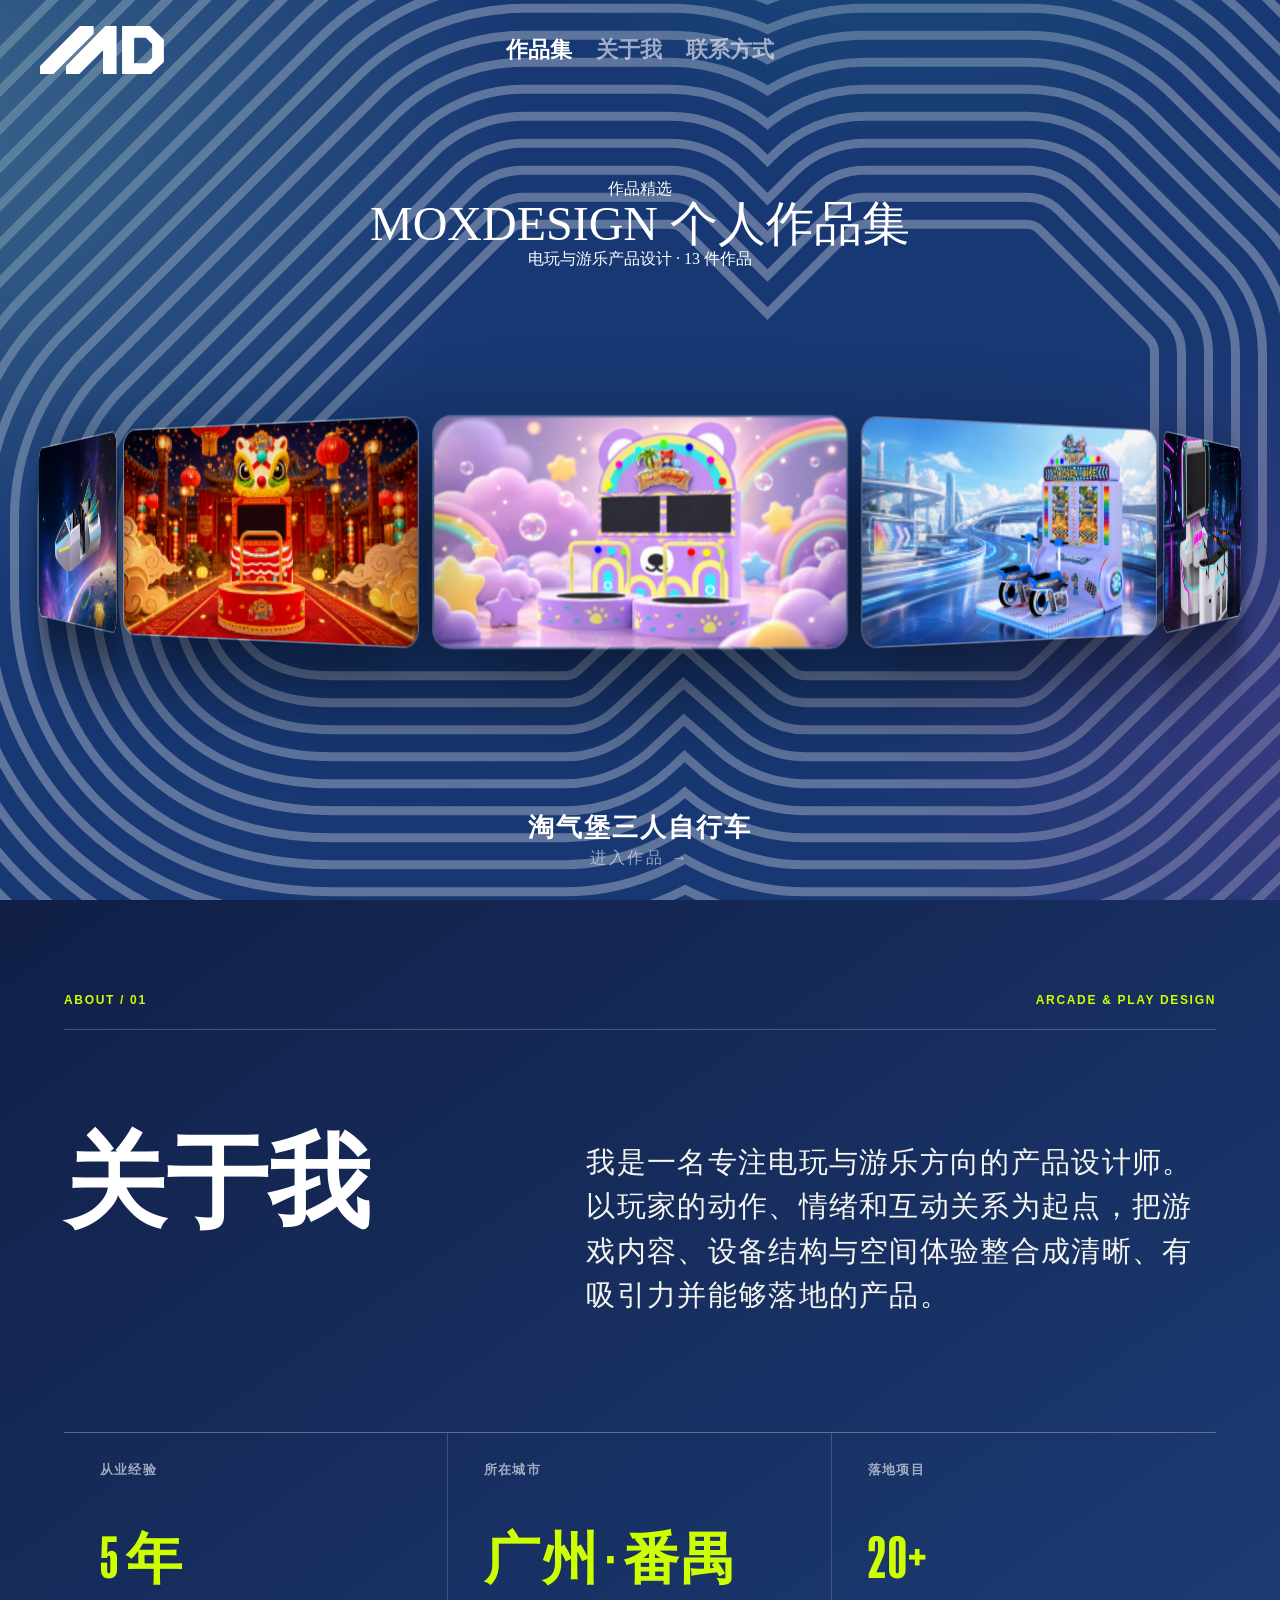
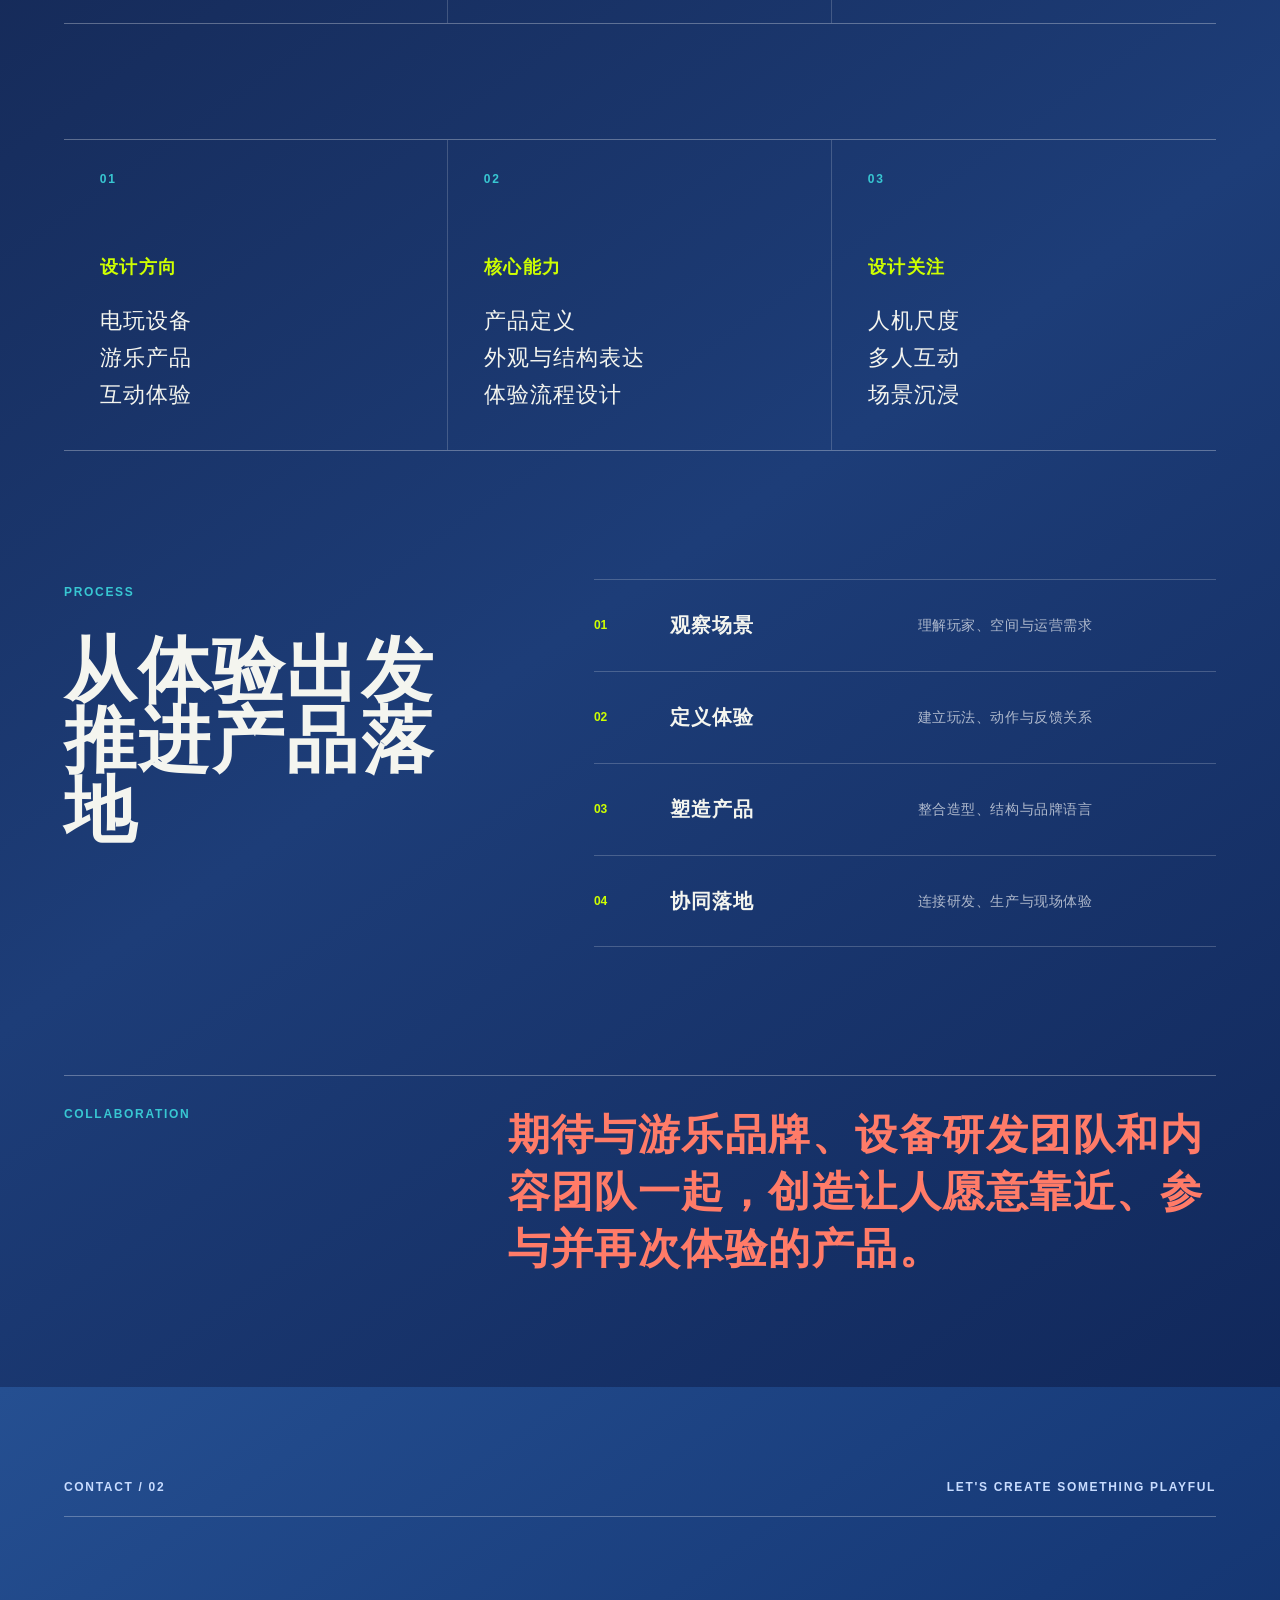
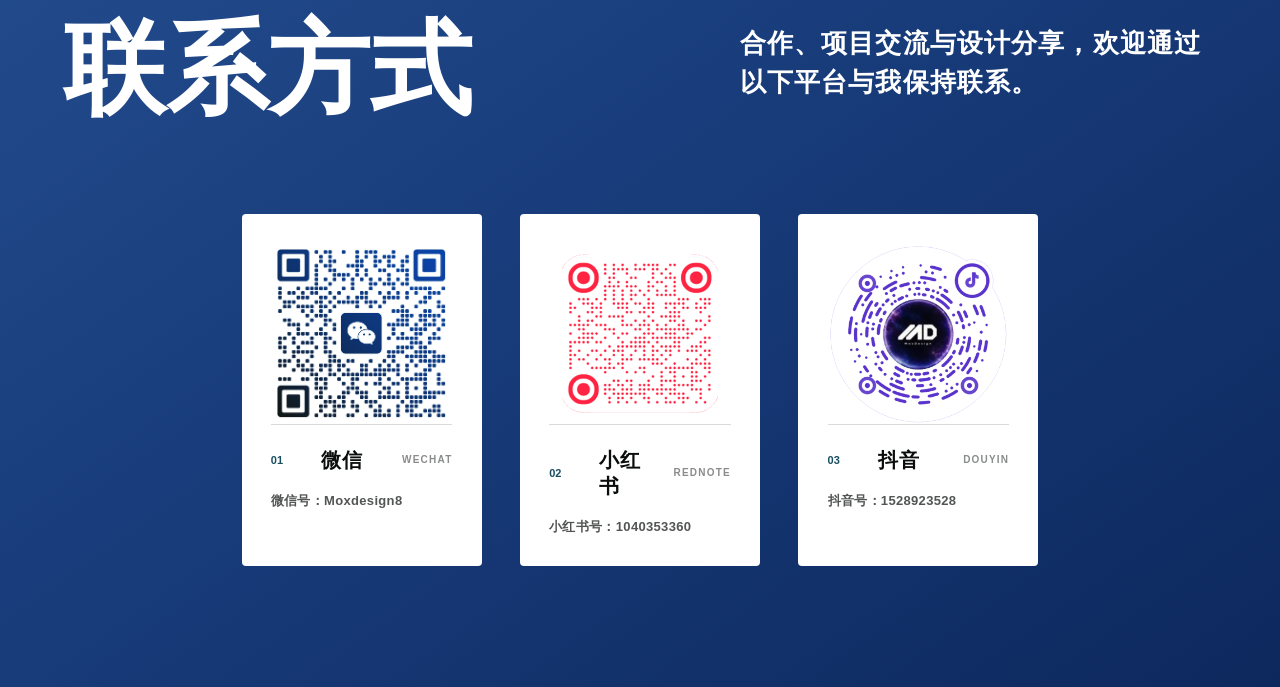
==== index.html @ 16305d92 "MOXDESIGN 作品集网站" ====
<!doctype html>
<html lang="zh-CN">
<head>
  <meta charset="utf-8">
  <meta name="viewport" content="width=device-width, initial-scale=1">
  <title>MOXDESIGN</title>
  <meta name="description" content="MOXDESIGN 个人作品集 · 电玩与游乐产品设计">
  <link rel="icon" type="image/svg+xml" href="/portfolio-favicon.svg">
<link rel="stylesheet" href="./_next/static/css/4db93ba46713b32e.css" data-precedence="next"/>
<link rel="stylesheet" href="./_next/static/css/9125044143d262a6.css" data-precedence="next"/>
<link rel="stylesheet" href="./_next/static/css/6457d96e42e4f2b3.css" data-precedence="next"/>
<link rel="stylesheet" href="./_next/static/css/0eae86ed3602519b.css" data-precedence="next"/>
<link rel="stylesheet" href="./_next/static/css/7588f6a66e364845.css" data-precedence="next"/>
<link rel="stylesheet" href="./_next/static/css/cd90bd70f72f82e6.css" data-precedence="next"/>
<link rel="stylesheet" href="./_next/static/css/4b866532153fc928.css" data-precedence="next"/>
<link rel="stylesheet" href="/portfolio-theme.css">
<link rel="stylesheet" href="/portfolio-carousel.css">
</head>
<body>
  <header class="Header">
    <a class="portfolio-header-brand" href="/" aria-label="MOXDESIGN 首页">
      <img src="/portfolio-wordmark.svg" alt="MOXDESIGN">
    </a>
  </header>
  <main id="main" class="relative">
    <div class="SectionHomepageHero relative min-h-svh text-white overflow-visible">
      <div class="portfolio-hero-inner">
        <h1 class="uppercase">作品精选</h1>
        <h2 class="overflow-hidden"><span>MOXDESIGN 个人作品集</span></h2>
        <p class="portfolio-title-caption">电玩与游乐产品设计 · 13 件作品</p>
              <div class="portfolio-ring-wrap">
              <div class="portfolio-orbit-wrap">
              <div class="orbit-stage">
        <div class="orbit-tilt">
          <div class="orbit-ring" tabindex="0" role="region" aria-label="3D 环形作品画廊，自动旋转，点击卡片进入作品页">
          <a class="orbit-card" href="/duotrampoline/" style="--i:0" aria-label="作品 01">
            <img src="/portfolio-cards/card-01.png" alt="作品 01" loading="lazy">
          </a>
          <a class="orbit-card" href="/duobike/" style="--i:1" aria-label="作品 02">
            <img src="/portfolio-cards/card-02.png" alt="作品 02" loading="lazy">
          </a>
          <a class="orbit-card" href="/gunhero/" style="--i:2" aria-label="作品 03">
            <img src="/portfolio-cards/card-03.png" alt="作品 03" loading="lazy">
          </a>
          <a class="orbit-card" href="/snowbear/" style="--i:3" aria-label="作品 04">
            <img src="/portfolio-cards/card-04.png" alt="作品 04" loading="lazy">
          </a>
          <a class="orbit-card" href="/ledtheater/" style="--i:4" aria-label="作品 05">
            <img src="/portfolio-cards/card-05.png" alt="作品 05" loading="lazy">
          </a>
          <a class="orbit-card" href="/bermuda/" style="--i:5" aria-label="作品 06">
            <img src="/portfolio-cards/card-06.png" alt="作品 06" loading="lazy">
          </a>
          <a class="orbit-card" href="/duoski/" style="--i:6" aria-label="作品 07">
            <img src="/portfolio-cards/card-07.png" alt="作品 07" loading="lazy">
          </a>
          <a class="orbit-card" href="/tricycle/" style="--i:7" aria-label="作品 08">
            <img src="/portfolio-cards/card-08.png" alt="作品 08" loading="lazy">
          </a>
          <a class="orbit-card" href="/foodmatch/" style="--i:8" aria-label="作品 09">
            <img src="/portfolio-cards/card-09.png" alt="作品 09" loading="lazy">
          </a>
          <a class="orbit-card" href="/bobbi/" style="--i:9" aria-label="作品 10">
            <img src="/portfolio-cards/card-10.png" alt="作品 10" loading="lazy">
          </a>
          <a class="orbit-card" href="/hopbear/" style="--i:10" aria-label="作品 11">
            <img src="/portfolio-cards/card-11.png" alt="作品 11" loading="lazy">
          </a>
          <a class="orbit-card" href="/spaceship/" style="--i:11" aria-label="作品 12">
            <img src="/portfolio-cards/card-12.png" alt="作品 12" loading="lazy">
          </a>
          <a class="orbit-card" href="/lionking/" style="--i:12" aria-label="作品 13">
            <img src="/portfolio-cards/card-13.png" alt="作品 13" loading="lazy">
          </a>
          </div>
        </div>
        <p class="portfolio-ring-caption" aria-live="polite"></p>
      </div></div>
      </div>
    </div>
  </main>
  <footer class="MainFooter relative text-white"></footer>
  <script src="/portfolio-nav.js"></script>
  <script src="/portfolio-carousel.js"></script>
</body>
</html>
---- _next/static/css/4db93ba46713b32e.css ----
@font-face{font-family:manuka;src:url(../media/b0bf9c622fc40eb6-s.p.otf) format("opentype");font-display:swap}@font-face{font-family:manuka Fallback;src:local("Arial");ascent-override:152.59%;descent-override:21.41%;line-gap-override:0.00%;size-adjust:58.39%}.__className_3a9134{font-family:manuka,manuka Fallback}.__variable_3a9134{--font-manuka:"manuka","manuka Fallback"}@font-face{font-family:dmSans;src:url(../media/63b81c16194dc4aa-s.p.ttf) format("truetype");font-display:swap;font-weight:400;font-style:normal}@font-face{font-family:dmSans;src:url(../media/6d4f8066f82cc4d4-s.p.ttf) format("truetype");font-display:swap;font-weight:700;font-style:italic}@font-face{font-family:dmSans;src:url(../media/b4dc66fac348b866-s.p.ttf) format("truetype");font-display:swap;font-weight:700;font-style:normal}@font-face{font-family:dmSans;src:url(../media/87b89ddbed5cf601-s.p.ttf) format("truetype");font-display:swap;font-weight:400;font-style:italic}@font-face{font-family:dmSans;src:url(../media/542ad9bb02f65135-s.p.ttf) format("truetype");font-display:swap;font-weight:500;font-style:normal}@font-face{font-family:dmSans;src:url(../media/9e84e6bd34cdca97-s.p.ttf) format("truetype");font-display:swap;font-weight:500;font-style:italic}@font-face{font-family:dmSans Fallback;src:local("Arial");ascent-override:94.72%;descent-override:29.60%;line-gap-override:0.00%;size-adjust:104.73%}.__className_5f9d34{font-family:dmSans,dmSans Fallback}.__variable_5f9d34{--font-dm-sans:"dmSans","dmSans Fallback"}@font-face{font-family:DM Mono;font-style:normal;font-weight:400;font-display:swap;src:url(/_next/static/media/64418ffc17e50301-s.woff2) format("woff2");unicode-range:u+0100-02ba,u+02bd-02c5,u+02c7-02cc,u+02ce-02d7,u+02dd-02ff,u+0304,u+0308,u+0329,u+1d00-1dbf,u+1e00-1e9f,u+1ef2-1eff,u+2020,u+20a0-20ab,u+20ad-20c0,u+2113,u+2c60-2c7f,u+a720-a7ff}@font-face{font-family:DM Mono;font-style:normal;font-weight:400;font-display:swap;src:url(../media/0e96d314a90a6138-s.woff2) format("woff2");unicode-range:u+00??,u+0131,u+0152-0153,u+02bb-02bc,u+02c6,u+02da,u+02dc,u+0304,u+0308,u+0329,u+2000-206f,u+20ac,u+2122,u+2191,u+2193,u+2212,u+2215,u+feff,u+fffd}@font-face{font-family:DM Mono Fallback;src:local("Arial");ascent-override:73.71%;descent-override:23.03%;line-gap-override:0.00%;size-adjust:134.59%}.__className_cd75b1{font-family:DM Mono,DM Mono Fallback;font-weight:400;font-style:normal}.__variable_cd75b1{--font-dm-mono:"DM Mono","DM Mono Fallback"}.intro_Logo__Uzl_i{max-width:calc(1440 / 1440 * 100vw);backface-visibility:hidden}.intro_Ape__vwdTF{max-width:calc(1440 / 1440 * 100vw)}.intro_Ape__vwdTF,.intro_Pattern__x3MNj{position:absolute;top:50%;left:50%;--tw-translate-x:-50%;--tw-translate-y:-50%;transform:translate(var(--tw-translate-x),var(--tw-translate-y)) rotate(var(--tw-rotate)) skewX(var(--tw-skew-x)) skewY(var(--tw-skew-y)) scaleX(var(--tw-scale-x)) scaleY(var(--tw-scale-y));backface-visibility:hidden}.intro_Pattern__x3MNj{width:calc(3374 / 1440 * 100vw);height:auto;aspect-ratio:3374/2582;background-size:cover;background-position:50%;background-repeat:no-repeat}
---- _next/static/css/9125044143d262a6.css ----
.SimpleSliderCard_root__b9A_E .SimpleSliderCard_preview__ih49N{position:relative;width:100%;height:0;padding-top:calc(100% / 160 * 118);aspect-ratio:160/118}@media (min-width:768px){.SimpleSliderCard_root__b9A_E .SimpleSliderCard_preview__ih49N{padding-top:calc(100% / 326 * 180);aspect-ratio:326/180}}.SimpleSliderCard_root__b9A_E .SimpleSliderCard_category__QAKht{position:absolute;bottom:.75rem;left:.75rem}@media (min-width:768px){.SimpleSliderCard_root__b9A_E .SimpleSliderCard_category__QAKht{bottom:1rem;left:1rem}}.SimpleSliderCard_root--grid__VmWNc{height:0;padding-top:calc(100% / 160 * 200);aspect-ratio:160/200}@media (min-width:768px){.SimpleSliderCard_root--grid__VmWNc{padding-top:calc(100% / 268 * 273);aspect-ratio:268/273}}.SimpleSliderCard_root--grid__VmWNc .SimpleSliderCard_category__QAKht{top:.75rem;bottom:auto}@media (min-width:768px){.SimpleSliderCard_root--grid__VmWNc .SimpleSliderCard_category__QAKht{top:1rem}}.SimpleSliderCard_root--grid__VmWNc .SimpleSliderCard_preview__ih49N{position:absolute;inset:0;width:100%;height:100%;padding-top:0;aspect-ratio:inherit}.SimpleSliderCard_root--grid__VmWNc .SimpleSliderCard_preview__ih49N:after{content:"";position:absolute;inset:0;background-image:linear-gradient(to top,var(--tw-gradient-stops));--tw-gradient-from:#000 var(--tw-gradient-from-position);--tw-gradient-to:rgb(0 0 0/0) var(--tw-gradient-to-position);--tw-gradient-stops:var(--tw-gradient-from),var(--tw-gradient-to);--tw-gradient-to:transparent var(--tw-gradient-to-position)}.SimpleSliderCard_root--grid__VmWNc .SimpleSliderCard_content__O9mQf{position:absolute;inset:0;padding:.75rem;--tw-text-opacity:1;color:rgb(255 255 255/var(--tw-text-opacity,1))}@media (min-width:768px){.SimpleSliderCard_root--grid__VmWNc .SimpleSliderCard_content__O9mQf{padding:1rem}}.SimpleSliderCard_root--grid__VmWNc .SimpleSliderCard_content__O9mQf .SimpleSliderCard_name__GlLwX{width:75%}.SimpleSliderCard_root--apps___VTjQ{flex-direction:row;gap:14px}@media (min-width:768px){.SimpleSliderCard_root--apps___VTjQ{flex-direction:column;gap:24px}}.SimpleSliderCard_root--apps___VTjQ .SimpleSliderCard_preview__ih49N{width:72px;height:72px;padding-top:0;aspect-ratio:72/72;flex-shrink:0}@media (min-width:768px){.SimpleSliderCard_root--apps___VTjQ .SimpleSliderCard_preview__ih49N{padding-top:calc(100% / 326 * 180);width:100%;aspect-ratio:326/180}}.SimpleSliderCard_root--apps___VTjQ .SimpleSliderCard_category__QAKht{display:none}@media (min-width:768px){.SimpleSliderCard_root--apps___VTjQ .SimpleSliderCard_category__QAKht{display:block}}.SimpleSliderCard_root--apps___VTjQ .SimpleSliderCard_content__O9mQf{justify-content:center}@media (min-width:768px){.SimpleSliderCard_root--apps___VTjQ .SimpleSliderCard_content__O9mQf{justify-content:end}}.SimpleSliderCard_root--apps___VTjQ .SimpleSliderCard_content__O9mQf>div{gap:2px}@media (min-width:768px){.SimpleSliderCard_root--apps___VTjQ .SimpleSliderCard_content__O9mQf>div{gap:8px}}.SimpleSliderCard_root--apps___VTjQ .SimpleSliderCard_name__GlLwX{font-size:2rem}@media (min-width:1024px){.SimpleSliderCard_root--apps___VTjQ .SimpleSliderCard_name__GlLwX{font-size:3rem}}.UIBtn_root__IBjLe{--_border-color:transparent;--_color:currentColor;--_hover-color:#fff;display:inline-block;border-radius:1rem;vertical-align:middle;color:var(--_color);&.UIBtn_is-disabled__GKoR_,&:disabled{opacity:.5;cursor:var(--cursor-not-allowed,var(--cursor)),not-allowed}&:hover{color:var(--_hover-color)}}.UIBtn_inner__DPQE1{pointer-events:none;position:relative;width:100%;overflow:hidden;padding:.9375rem 1.5rem;display:inline-flex;align-items:center;justify-content:center;gap:.375rem;text-align:center;vertical-align:middle}.UIBtn_icon__NCiNa{font-size:var(--btn-icon-size,var(--_icon-size,1em));.UIBtn_big__nPTQF &{order:9999}}.UIBtn_primary__GxH58{color:#000}.UIBtn_secondary__zZ5nf{color:#fff}.UIBtn_big__nPTQF{--_icon-size:1.333em;&.UIBtn_has-icon__7M_2E{line-height:0}}.UIBtn_small__MB2Qd{--_icon-size:0.8em}.UIIcon_root__FDepX{width:1em;height:1em}.UIIcon_fire__YiufV,.UIIcon_rocket__ViOMh{width:auto;height:calc(25 / 32 * 1em)}.UIAccordion_root__R1QQL{&:after{content:"";display:block;height:1px;width:100%;background-color:currentColor;opacity:.2}}.UILink_root__mfrJ_{display:inline-block}.UILink_inner__ubTi9{position:relative;display:inline-block;overflow:hidden;&:after{content:"";position:absolute;top:100%;left:0;margin-top:-1px;height:1px;width:100%;background-color:currentColor;transform:scaleX(0);transform-origin:right;transition:transform .3s}&:hover{&:after{transform:scaleX(1);transform-origin:left}}}.UILink_secondary__z8bqX{.UILink_inner__ubTi9{&:after{content:"";position:absolute;top:100%;left:0;margin-top:-1px;height:1px;width:100%;background-color:currentColor;transform:scaleX(1);transform-origin:right;transition:transform .3s}&:hover{&:after{transform:scaleX(0);transform-origin:left}}}}.UILink_innerLabel__CRJof{display:block}.header_root__ausbC{transition:transform .3s ease-in-out;&:before{content:"";pointer-events:none;position:absolute;inset:0;width:100%;height:100%;--tw-bg-opacity:1;background-color:rgb(0 0 0/var(--tw-bg-opacity,1));transition:transform .3s ease-in-out;transform:translateY(-100%)}&.header_scrollUp__BHEj_{transform:translateY(-100%);&:before{transform:translateY(0)}&.header_scrollUpShow__eC0gk{transform:none}}}.header_background__nr6uZ{pointer-events:none;position:absolute;left:0;right:0;top:0;height:11.25rem;background-image:linear-gradient(to bottom,var(--tw-gradient-stops));--tw-gradient-from:#000 var(--tw-gradient-from-position);--tw-gradient-stops:var(--tw-gradient-from),var(--tw-gradient-to);--tw-gradient-to:rgb(0 0 0/0) var(--tw-gradient-to-position);transition:opacity .3s ease-in-out;opacity:1;.header_scrollUp__BHEj_ &{opacity:0}}.ui-provider_root__Jw11o{--_border-color:transparent;--_color:currentColor;--_hover-color:#fff;display:inline-block;border-radius:1rem;vertical-align:middle;color:var(--_color);&.ui-provider_is-disabled__iD2f7,&:disabled{opacity:.5;cursor:var(--cursor-not-allowed,var(--cursor)),not-allowed}&.ui-provider_is-hoverable__igvFP{&:hover{color:var(--_hover-color)}}&.ui-provider_is-glowing__Kgj8i{&:before{content:"";position:absolute;inset:0;width:100%;height:100%;background:linear-gradient(275.39deg,#a281ff 10.05%,#eb8280 29.07%,#ebbf9a 57.43%,#89d0ff 77.59%);filter:blur(25px);border-radius:16px}}}.ui-provider_children__8u6b1{pointer-events:auto;position:relative;width:100%;overflow:hidden}.features_Card__W6CZT{overflow:hidden;padding:calc(24 / 16 * 1em) calc(20 / 16 * 1em);gap:calc(24 / 16 * 1em);border-radius:calc(8 / 16 * 1em);aspect-ratio:350/432}.features_Content__5l8GX{gap:calc(18 / 16 * 1em)}.features_Title__vxC8n{font-family:var(--font-manuka);font-weight:400;text-transform:uppercase;line-height:.785;font-size:calc(40 / 16 * 1em);@media (min-width:768px){font-size:calc(56 / 16 * 1em)}}.features_Description__0iWXy{padding-right:calc(40 / 16 * 1em);font-family:var(--font-dm-mono);text-transform:uppercase;line-height:1.3;letter-spacing:-.02em;opacity:.5;font-size:calc(14 / 16 * 1em)}.features_Figure__X_Ue_{position:absolute;bottom:0;left:0;right:0;pointer-events:none}.SimpleSlider_track__4r_YU{display:flex;flex-direction:row;flex-wrap:nowrap;align-items:stretch;gap:.5rem}@media (min-width:768px){.SimpleSlider_track__4r_YU{gap:1.5rem}}.discover-apps_categoryLabel__f1AE8{font-family:var(--font-manuka);font-size:3.5rem;text-transform:uppercase;line-height:.785;@media (min-width:768px){font-size:120px}@media (min-width:1024px){font-size:120px;font-size:clamp(120px,calc(120 / 900 * 100vh),200px)}}.discover-apps_thumb__NmNb_{width:.785em;height:.785em}.discover-apps_background__HSKv_{position:absolute;inset:0;width:100%;height:100%;&:after,&:before{content:"";position:absolute;width:calc(2530 / 1440 * 100vw);height:96px;left:calc(50% - (2530 / 1440 * 100vw) * .5);border-radius:50%;filter:blur(8px)}&:before{top:-48px;background:linear-gradient(180deg,rgba(226,240,255,1) 25%,rgba(226,240,255,1))}&:after{bottom:-48px;background:linear-gradient(0deg,rgba(226,240,255,1) 25%,rgba(226,240,255,1))}}.discover-apps_backgroundBottom__4C7KI,.discover-apps_backgroundTop__xdmas{position:absolute;width:calc(2530 / 1440 * 100%);height:96px;left:50%;transform:translateX(-50%);border-radius:50%;&:before{content:"";position:absolute;inset:0;width:100%;height:100%;filter:blur(12.5px)}}.discover-apps_backgroundTop__xdmas{top:-48px;background:linear-gradient(180deg,rgba(226,240,255,0) 25%,rgba(226,240,255,1));&:before{background:linear-gradient(180deg,rgba(226,240,255,1) 25%,rgba(226,240,255,1))}}.discover-apps_backgroundBottom__4C7KI{bottom:-48px;background:linear-gradient(0deg,rgba(226,240,255,0) 25%,rgba(226,240,255,1));&:before{background:linear-gradient(0deg,rgba(226,240,255,1) 25%,rgba(226,240,255,1))}}.discover-apps_group__lWuTT{&:nth-child(2n){.discover-apps_duplicatedGroup__agvX_{animation-direction:reverse}}}.discover-apps_duplicatedGroup__agvX_{will-change:transform;.discover-apps_is-visible__KhNQS &{@media (min-width:1024px){animation:discover-apps_marquee__JQmXO 10s linear infinite running}}}@keyframes discover-apps_marquee__JQmXO{0%{transform:translateX(0)}to{transform:translateX(-100%)}}.homepage-hero_placeholder__ebQ4Y{width:auto;height:calc(75 / 630 * 100vh);@media (min-width:768px){height:calc(240 / 900 * 100vh)}}.homepage-hero_FluidTitle__yb2qi{position:absolute;height:calc(480 / 240 * 100%);width:calc(880 / 976 * 100%);top:50%;left:50%;transform:translate(-50%,-50%)}.UIBtnIcon_root__adPQp{--_border-color:transparent;--_color:currentColor;--_hover-color:#fff;display:inline-block;border-radius:1rem;vertical-align:middle;color:var(--_color);&.UIBtnIcon_is-disabled__8Sa1L,&:disabled{opacity:.5;cursor:var(--cursor-not-allowed,var(--cursor)),not-allowed}&:hover{color:var(--_hover-color)}}.UIBtnIcon_inner__xY0wg{pointer-events:none;position:relative;aspect-ratio:1/1;width:4rem;overflow:hidden;display:inline-flex;align-items:center;justify-content:center;gap:.375rem;text-align:center;vertical-align:middle}.UIBtnIcon_primary__V_cjy,.UIBtnIcon_secondary__qHaIC{color:#fff}.BackgroundCard_root__HmYr7{width:calc(3 * var(--container-column-width) + (3 - 1) * var(--container-gutter-width));border-radius:9999px;aspect-ratio:3/4}.Background_root__gicac{--grid-item-ratio:1.5;--grid-width:150%;--grid-height:auto;--grid-gap:calc(3 * var(--container-column-width) + (3 - 1) * var(--container-gutter-width));--grid-columns:2;--grid-inner-scale:1;--perspective:1000px;@media (min-width:768px){--grid-width:75%;--grid-height:100svh}}.Background_grid__B6Ncz{display:grid;place-items:center;width:100%;perspective:var(--perspective)}.Background_grid-wrap__MIDDp{height:var(--grid-height);width:var(--grid-width);display:grid;grid-template-columns:repeat(var(--grid-columns),1fr);gap:calc(var(--grid-gap) * .75) var(--grid-gap);transform-style:preserve-3d}@media (min-width:768px){.Background_grid-wrap__MIDDp{gap:calc(var(--grid-gap) * .75) var(--grid-gap)}}.Background_grid__item__ltaIx{width:100%;height:auto;position:relative;border-radius:3.75%;display:grid;place-items:center}.Background_grid__item-inner__5m4AD{position:relative;width:calc(1 / var(--grid-inner-scale) * 100%);height:calc(1 / var(--grid-inner-scale) * 100%);background-size:cover;background-position:50% 50%}.UITag_children__XlCyy{padding:.9375rem 1.625rem}.leaderboard-card_root__k9LYt{display:flex;flex-direction:column}.leaderboard-card_inner__iX6jh{padding:calc(24 / 16 * 1em) calc(20 / 16 * 1em);gap:calc(24 / 16 * 1em);border-radius:calc(8 / 16 * 1em);aspect-ratio:350/432;.leaderboard-card_Title__C7IVf{padding-right:calc(28 / 16 * 1em);font-family:var(--font-manuka);text-transform:uppercase;line-height:.785;font-size:calc(56 / 16 * 1em)}.leaderboard-card_List__f0_9k{display:flex;flex-direction:column;gap:calc(12 / 16 * 1em)}}.leaderboard-card_Item__T_nWa{&:not(:last-child){.leaderboard-card_ItemInner__Yt92_{&:after{content:"";display:block;width:100%;border-bottom-width:1px;border-color:currentColor;--tw-border-opacity:0.2;opacity:var(--tw-border-opacity)}}}}.leaderboard-card_Profile__9CXAC{height:calc(32 / 16 * 1em)}.leaderboard-card_Position__sYxF0{position:relative;font-family:var(--font-manuka);text-transform:uppercase;line-height:.785;width:calc(24 / 16 * 1em);height:calc(24 / 16 * 1em);font-size:calc(24 / 16 * 1em)}.leaderboard-card_FigPosition__FBrKa{position:absolute;inset:0;height:100%;width:100%;object-fit:cover}.leaderboard-card_Avatar__eZL4m{overflow:hidden;border-radius:9999px;--tw-bg-opacity:1;background-color:rgb(0 84 250/var(--tw-bg-opacity,1));width:calc(32 / 16 * 1em);height:calc(32 / 16 * 1em)}.leaderboard-card_Score__0T1Mo{font-family:var(--font-manuka);text-transform:uppercase;font-size:calc(24 / 16 * 1em);min-width:calc(32 / 16 * 1em);height:calc(24 / 16 * 1em)}.leaderboard-card_Name__hXXLu{font-size:calc(14 / 16 * 1em)}.leaderboard-card_Wallet__3ubfb{font-size:calc(11 / 16 * 1em)}.intro_Background__rAXhz{background-image:url(/spotlight-intro-bg.png);background-size:cover;background-position:50%;background-repeat:no-repeat;--tw-bg-opacity:1;background-color:rgb(226 240 255/var(--tw-bg-opacity,1));&:before{content:"";position:absolute;inset:0;width:100%;height:100%;background-color:rgb(0 0 0/.3)}.intro_Background__Fade__jwk2A{width:100%;height:calc(515 / 1034 * 100%);background-image:url(/spotlight-intro-fade.png);background-size:100% 100%;background-position:50%;background-repeat:no-repeat}}.intro_card__9xGKQ{&.intro_cardSingle__rJIWa{position:relative;top:calc(40 / 16 * -1em);margin-bottom:calc(40 / 16 * -1em);left:0;transform:rotate(3deg);@media (min-width:1024px){left:0}}&.intro_cardDouble1__Pz4kT{position:relative;top:calc(104 / 16 * -1em);margin-bottom:calc(104 / 16 * -1em);left:-9%;transform:rotate(-3deg);@media (min-width:1024px){left:-25%}}&.intro_cardDouble2__RcznW{position:relative;top:calc(200 / 16 * -1em);margin-bottom:calc(200 / 16 * -1em);left:34%;transform:rotate(3deg);@media (min-width:1024px){left:30%}}}@media (min-width:1024px){.intro_tag--1__2Uhms{top:14%;right:118%}.intro_tag--2__CyCHZ{top:0;left:98%}.intro_tag--3__tcs7H{top:66%;right:96%}.intro_tag--4__2g0QS{top:42%;left:110%}.intro_tag__TkHSq{position:absolute}}.screen_background__Nmdec{background-image:url(/spotlight-season-bg.png);background-size:cover;background-position:50%;background-repeat:no-repeat}.read-more_background__VBGgs{position:absolute;inset:0;width:100%;height:100%;&:before{left:0;right:0;top:0;height:12rem;background-image:linear-gradient(to bottom,var(--tw-gradient-stops));--tw-gradient-from:#E2F0FF var(--tw-gradient-from-position);--tw-gradient-to:rgb(226 240 255/0) var(--tw-gradient-to-position);--tw-gradient-stops:var(--tw-gradient-from),var(--tw-gradient-to);--tw-gradient-to:transparent var(--tw-gradient-to-position);content:""}&:after,&:before{position:absolute}&:after{left:0;right:0;bottom:0;height:6rem;background-image:linear-gradient(to top,var(--tw-gradient-stops));--tw-gradient-from:#E2F0FF var(--tw-gradient-from-position);--tw-gradient-to:rgb(226 240 255/0) var(--tw-gradient-to-position);--tw-gradient-stops:var(--tw-gradient-from),var(--tw-gradient-to);--tw-gradient-to:transparent var(--tw-gradient-to-position);content:""}}.read-more_Item__oUwZE{min-height:calc(356 / 560 * (5 * var(--container-column-width) + (5 - 1) * var(--container-gutter-width)));.read-more_Item__Inner__sdboo{background-size:cover;background-position:50%;background-repeat:no-repeat;&.read-more_hasBackground__Pg65t{&:before{position:absolute;inset:0;background-color:rgb(0 0 0/.5);content:""}}}}.timeline_root__7up5L{@media (min-width:1024px){margin-bottom:calc(96 / 900 * 100vh)}}.timeline_Title__jQsZO{text-align:center;font-family:var(--font-manuka);font-size:9rem;text-transform:uppercase;line-height:.785;--tw-text-opacity:1;color:rgb(0 84 250/var(--tw-text-opacity,1));opacity:.2;@media (min-width:1024px){font-size:calc(526 / 900 * 100vh)}}.timeline_Grid__8jz8u{display:inline-flex;gap:24px;@media (min-width:1024px){--cell-size:clamp(50px,calc(100vh / 21),5vh);display:grid;grid-template-columns:repeat(auto-fill,var(--cell-size));grid-template-rows:repeat(auto-fill,var(--cell-size));grid-auto-columns:var(--cell-size);grid-auto-rows:var(--cell-size);gap:0}}.timeline_Grid__Item__OXTrQ{position:relative;display:inline-flex;align-items:stretch;&:nth-child(2n){top:2.5rem;margin-bottom:-2.5rem;align-self:flex-end}@media (min-width:1024px){&:nth-child(2n){top:auto;margin-bottom:0}}}.timeline_Grid__Item--1__DUM6T{grid-row-start:7;grid-row-end:12;grid-column-start:1;grid-column-end:9}.timeline_Grid__Item--2__CG13d{grid-row-start:5;grid-row-end:10;grid-column-start:10;grid-column-end:18}.timeline_Grid__Item--3__WDSWp{grid-row-start:12;grid-row-end:17;grid-column-start:11;grid-column-end:19}.timeline_Grid__Item--4__NM1UN{grid-row-start:16;grid-row-end:21;grid-column-start:21;grid-column-end:29}.timeline_Grid__Item--5__6SdED{grid-row-start:9;grid-row-end:14;grid-column-start:20;grid-column-end:28}.timeline_Key__lML8A{aspect-ratio:1;width:210px;height:210px;@media (min-width:1024px){width:250px;height:250px}}.timeline_Tweet__U56zh{width:400px;.timeline_Avatar__bcrOb{width:2rem;height:2rem;overflow:hidden;border-radius:9999px;--tw-bg-opacity:1;background-color:rgb(0 84 250/var(--tw-bg-opacity,1))}}.widget-btn_root__6UPJB{display:flex;align-items:center;gap:.875rem;text-align:center}.widget-btn_background__cZWLw{stroke:none;fill:#E2F0FF}.widget_root__51DiL{display:inline-block;border-radius:1rem;vertical-align:middle;&:before{content:"";pointer-events:none;position:absolute;inset:0;width:100%;height:100%;background:linear-gradient(275.39deg,#a281ff 10.05%,#eb8280 29.07%,#ebbf9a 57.43%,#89d0ff 77.59%);filter:blur(25px);border-radius:16px}--tw-translate-y:100%;transform:translate(var(--tw-translate-x),var(--tw-translate-y)) rotate(var(--tw-rotate)) skewX(var(--tw-skew-x)) skewY(var(--tw-skew-y)) scaleX(var(--tw-scale-x)) scaleY(var(--tw-scale-y));opacity:0;transition-property:all;transition-timing-function:ease;transition-duration:1s;transition-timing-function:cubic-bezier(.14,1,.34,1);&.widget_active__SIEP7{transform:translateY(0);opacity:1}}.widget_tab__ydB_p{font-family:var(--font-dm-mono);font-size:.625rem;text-transform:uppercase;line-height:1.3;letter-spacing:-.05em}
---- _next/static/css/6457d96e42e4f2b3.css ----
*,:after,:before{--tw-border-spacing-x:0;--tw-border-spacing-y:0;--tw-translate-x:0;--tw-translate-y:0;--tw-rotate:0;--tw-skew-x:0;--tw-skew-y:0;--tw-scale-x:1;--tw-scale-y:1;--tw-pan-x: ;--tw-pan-y: ;--tw-pinch-zoom: ;--tw-scroll-snap-strictness:proximity;--tw-gradient-from-position: ;--tw-gradient-via-position: ;--tw-gradient-to-position: ;--tw-ordinal: ;--tw-slashed-zero: ;--tw-numeric-figure: ;--tw-numeric-spacing: ;--tw-numeric-fraction: ;--tw-ring-inset: ;--tw-ring-offset-width:0px;--tw-ring-offset-color:#fff;--tw-ring-color:rgb(59 130 246/0.5);--tw-ring-offset-shadow:0 0 #0000;--tw-ring-shadow:0 0 #0000;--tw-shadow:0 0 #0000;--tw-shadow-colored:0 0 #0000;--tw-blur: ;--tw-brightness: ;--tw-contrast: ;--tw-grayscale: ;--tw-hue-rotate: ;--tw-invert: ;--tw-saturate: ;--tw-sepia: ;--tw-drop-shadow: ;--tw-backdrop-blur: ;--tw-backdrop-brightness: ;--tw-backdrop-contrast: ;--tw-backdrop-grayscale: ;--tw-backdrop-hue-rotate: ;--tw-backdrop-invert: ;--tw-backdrop-opacity: ;--tw-backdrop-saturate: ;--tw-backdrop-sepia: ;--tw-contain-size: ;--tw-contain-layout: ;--tw-contain-paint: ;--tw-contain-style: }::backdrop{--tw-border-spacing-x:0;--tw-border-spacing-y:0;--tw-translate-x:0;--tw-translate-y:0;--tw-rotate:0;--tw-skew-x:0;--tw-skew-y:0;--tw-scale-x:1;--tw-scale-y:1;--tw-pan-x: ;--tw-pan-y: ;--tw-pinch-zoom: ;--tw-scroll-snap-strictness:proximity;--tw-gradient-from-position: ;--tw-gradient-via-position: ;--tw-gradient-to-position: ;--tw-ordinal: ;--tw-slashed-zero: ;--tw-numeric-figure: ;--tw-numeric-spacing: ;--tw-numeric-fraction: ;--tw-ring-inset: ;--tw-ring-offset-width:0px;--tw-ring-offset-color:#fff;--tw-ring-color:rgb(59 130 246/0.5);--tw-ring-offset-shadow:0 0 #0000;--tw-ring-shadow:0 0 #0000;--tw-shadow:0 0 #0000;--tw-shadow-colored:0 0 #0000;--tw-blur: ;--tw-brightness: ;--tw-contrast: ;--tw-grayscale: ;--tw-hue-rotate: ;--tw-invert: ;--tw-saturate: ;--tw-sepia: ;--tw-drop-shadow: ;--tw-backdrop-blur: ;--tw-backdrop-brightness: ;--tw-backdrop-contrast: ;--tw-backdrop-grayscale: ;--tw-backdrop-hue-rotate: ;--tw-backdrop-invert: ;--tw-backdrop-opacity: ;--tw-backdrop-saturate: ;--tw-backdrop-sepia: ;--tw-contain-size: ;--tw-contain-layout: ;--tw-contain-paint: ;--tw-contain-style: }/*
! tailwindcss v3.4.17 | MIT License | https://tailwindcss.com
*/*,:after,:before{box-sizing:border-box;border:0 solid}:after,:before{--tw-content:""}:host,html{line-height:1.5;-webkit-text-size-adjust:100%;-moz-tab-size:4;tab-size:4;font-family:var(--font-dm-sans);font-feature-settings:normal;font-variation-settings:normal;-webkit-tap-highlight-color:transparent}body{margin:0;line-height:inherit}hr{height:0;color:inherit;border-top-width:1px}abbr:where([title]){text-decoration:underline dotted}h1,h2,h3,h4,h5,h6{font-size:inherit;font-weight:inherit}a{color:inherit;text-decoration:inherit}b,strong{font-weight:bolder}code,kbd,pre,samp{font-family:var(--font-dm-mono);font-feature-settings:normal;font-variation-settings:normal;font-size:1em}small{font-size:80%}sub,sup{font-size:75%;line-height:0;position:relative;vertical-align:baseline}sub{bottom:-.25em}sup{top:-.5em}table{text-indent:0;border-color:inherit;border-collapse:collapse}button,input,optgroup,select,textarea{font-family:inherit;font-feature-settings:inherit;font-variation-settings:inherit;font-size:100%;font-weight:inherit;line-height:inherit;letter-spacing:inherit;color:inherit;margin:0;padding:0}button,select{text-transform:none}button,input:where([type=button]),input:where([type=reset]),input:where([type=submit]){-webkit-appearance:button;background-color:transparent;background-image:none}:-moz-focusring{outline:auto}:-moz-ui-invalid{box-shadow:none}progress{vertical-align:baseline}::-webkit-inner-spin-button,::-webkit-outer-spin-button{height:auto}[type=search]{-webkit-appearance:textfield;outline-offset:-2px}::-webkit-search-decoration{-webkit-appearance:none}::-webkit-file-upload-button{-webkit-appearance:button;font:inherit}summary{display:list-item}blockquote,dd,dl,figure,h1,h2,h3,h4,h5,h6,hr,p,pre{margin:0}fieldset{margin:0}fieldset,legend{padding:0}menu,ol,ul{list-style:none;margin:0;padding:0}dialog{padding:0}textarea{resize:vertical}input::placeholder,textarea::placeholder{opacity:1;color:#9ca3af}[role=button],button{cursor:pointer}:disabled{cursor:default}audio,canvas,embed,iframe,img,object,svg,video{display:block;vertical-align:middle}img,video{max-width:100%;height:auto}[hidden]:where(:not([hidden=until-found])){display:none}body{-webkit-font-smoothing:antialiased;-moz-osx-font-smoothing:grayscale}body[data-mode=light] #ape-chain-logo{fill:white}body[data-mode=dark] #ape-chain-logo{fill:black}body[data-mode=light] #burger{stroke:white}body[data-mode=light] button#hamburgerButton:hover #burger{stroke:#0054fa}body[data-mode=dark] #burger{stroke:black}select{-moz-appearance:none;-webkit-appearance:none;appearance:none}.bg-gradient-overlay-mobile{background:linear-gradient(180deg,rgba(2,3,21,0),rgba(2,3,21,0) 28%,#020315 97%)}.bg-gradient-overlay-arbitrum-mobile{background:linear-gradient(180deg,rgba(2,3,21,0) 20%,#020315 94%)}.bg-gradient-ape-arbitrum-desktop{background:linear-gradient(1turn,#020315,rgba(2,3,21,0) 49%)}.height-content-hero{height:140svh}.prose-lg{font-size:1.125rem;line-height:1.7777778}.prose-lg :where(p):not(:where([class~=not-prose],[class~=not-prose] *)){margin-top:1.3333333em;margin-bottom:1.3333333em}.prose-lg :where([class~=lead]):not(:where([class~=not-prose],[class~=not-prose] *)){font-size:1.2222222em;line-height:1.4545455;margin-top:1.0909091em;margin-bottom:1.0909091em}.prose-lg :where(blockquote):not(:where([class~=not-prose],[class~=not-prose] *)){margin-top:1.6666667em;margin-bottom:1.6666667em;padding-inline-start:1em}.prose-lg :where(h1):not(:where([class~=not-prose],[class~=not-prose] *)){font-size:2.6666667em;margin-top:0;margin-bottom:.8333333em;line-height:1}.prose-lg :where(h2):not(:where([class~=not-prose],[class~=not-prose] *)){font-size:1.6666667em;margin-top:1.8666667em;margin-bottom:1.0666667em;line-height:1.3333333}.prose-lg :where(h3):not(:where([class~=not-prose],[class~=not-prose] *)){font-size:1.3333333em;margin-top:1.6666667em;margin-bottom:.6666667em;line-height:1.5}.prose-lg :where(h4):not(:where([class~=not-prose],[class~=not-prose] *)){margin-top:1.7777778em;margin-bottom:.4444444em;line-height:1.5555556}.prose-lg :where(img):not(:where([class~=not-prose],[class~=not-prose] *)){margin-top:1.7777778em;margin-bottom:1.7777778em}.prose-lg :where(picture):not(:where([class~=not-prose],[class~=not-prose] *)){margin-top:1.7777778em;margin-bottom:1.7777778em}.prose-lg :where(picture>img):not(:where([class~=not-prose],[class~=not-prose] *)){margin-top:0;margin-bottom:0}.prose-lg :where(video):not(:where([class~=not-prose],[class~=not-prose] *)){margin-top:1.7777778em;margin-bottom:1.7777778em}.prose-lg :where(kbd):not(:where([class~=not-prose],[class~=not-prose] *)){font-size:.8888889em;border-radius:.3125rem;padding-top:.2222222em;padding-inline-end:.4444444em;padding-bottom:.2222222em;padding-inline-start:.4444444em}.prose-lg :where(code):not(:where([class~=not-prose],[class~=not-prose] *)){font-size:.8888889em}.prose-lg :where(h2 code):not(:where([class~=not-prose],[class~=not-prose] *)){font-size:.8666667em}.prose-lg :where(h3 code):not(:where([class~=not-prose],[class~=not-prose] *)){font-size:.875em}.prose-lg :where(pre):not(:where([class~=not-prose],[class~=not-prose] *)){font-size:.8888889em;line-height:1.75;margin-top:2em;margin-bottom:2em;border-radius:.375rem;padding-top:1em;padding-inline-end:1.5em;padding-bottom:1em;padding-inline-start:1.5em}.prose-lg :where(ol):not(:where([class~=not-prose],[class~=not-prose] *)){margin-top:1.3333333em;margin-bottom:1.3333333em;padding-inline-start:1.5555556em}.prose-lg :where(ul):not(:where([class~=not-prose],[class~=not-prose] *)){margin-top:1.3333333em;margin-bottom:1.3333333em;padding-inline-start:1.5555556em}.prose-lg :where(li):not(:where([class~=not-prose],[class~=not-prose] *)){margin-top:.6666667em;margin-bottom:.6666667em}.prose-lg :where(ol>li):not(:where([class~=not-prose],[class~=not-prose] *)){padding-inline-start:.4444444em}.prose-lg :where(ul>li):not(:where([class~=not-prose],[class~=not-prose] *)){padding-inline-start:.4444444em}.prose-lg :where(.prose-lg>ul>li p):not(:where([class~=not-prose],[class~=not-prose] *)){margin-top:.8888889em;margin-bottom:.8888889em}.prose-lg :where(.prose-lg>ul>li>p:first-child):not(:where([class~=not-prose],[class~=not-prose] *)){margin-top:1.3333333em}.prose-lg :where(.prose-lg>ul>li>p:last-child):not(:where([class~=not-prose],[class~=not-prose] *)){margin-bottom:1.3333333em}.prose-lg :where(.prose-lg>ol>li>p:first-child):not(:where([class~=not-prose],[class~=not-prose] *)){margin-top:1.3333333em}.prose-lg :where(.prose-lg>ol>li>p:last-child):not(:where([class~=not-prose],[class~=not-prose] *)){margin-bottom:1.3333333em}.prose-lg :where(ul ul,ul ol,ol ul,ol ol):not(:where([class~=not-prose],[class~=not-prose] *)){margin-top:.8888889em;margin-bottom:.8888889em}.prose-lg :where(dl):not(:where([class~=not-prose],[class~=not-prose] *)){margin-top:1.3333333em;margin-bottom:1.3333333em}.prose-lg :where(dt):not(:where([class~=not-prose],[class~=not-prose] *)){margin-top:1.3333333em}.prose-lg :where(dd):not(:where([class~=not-prose],[class~=not-prose] *)){margin-top:.6666667em;padding-inline-start:1.5555556em}.prose-lg :where(hr):not(:where([class~=not-prose],[class~=not-prose] *)){margin-top:3.1111111em;margin-bottom:3.1111111em}.prose-lg :where(hr+*):not(:where([class~=not-prose],[class~=not-prose] *)){margin-top:0}.prose-lg :where(h2+*):not(:where([class~=not-prose],[class~=not-prose] *)){margin-top:0}.prose-lg :where(h3+*):not(:where([class~=not-prose],[class~=not-prose] *)){margin-top:0}.prose-lg :where(h4+*):not(:where([class~=not-prose],[class~=not-prose] *)){margin-top:0}.prose-lg :where(table):not(:where([class~=not-prose],[class~=not-prose] *)){font-size:.8888889em;line-height:1.5}.prose-lg :where(thead th):not(:where([class~=not-prose],[class~=not-prose] *)){padding-inline-end:.75em;padding-bottom:.75em;padding-inline-start:.75em}.prose-lg :where(thead th:first-child):not(:where([class~=not-prose],[class~=not-prose] *)){padding-inline-start:0}.prose-lg :where(thead th:last-child):not(:where([class~=not-prose],[class~=not-prose] *)){padding-inline-end:0}.prose-lg :where(tbody td,tfoot td):not(:where([class~=not-prose],[class~=not-prose] *)){padding-top:.75em;padding-inline-end:.75em;padding-bottom:.75em;padding-inline-start:.75em}.prose-lg :where(tbody td:first-child,tfoot td:first-child):not(:where([class~=not-prose],[class~=not-prose] *)){padding-inline-start:0}.prose-lg :where(tbody td:last-child,tfoot td:last-child):not(:where([class~=not-prose],[class~=not-prose] *)){padding-inline-end:0}.prose-lg :where(figure):not(:where([class~=not-prose],[class~=not-prose] *)){margin-top:1.7777778em;margin-bottom:1.7777778em}.prose-lg :where(figure>*):not(:where([class~=not-prose],[class~=not-prose] *)){margin-top:0;margin-bottom:0}.prose-lg :where(figcaption):not(:where([class~=not-prose],[class~=not-prose] *)){font-size:.8888889em;line-height:1.5;margin-top:1em}.prose-lg :where(.prose-lg>:first-child):not(:where([class~=not-prose],[class~=not-prose] *)){margin-top:0}.prose-lg :where(.prose-lg>:last-child):not(:where([class~=not-prose],[class~=not-prose] *)){margin-bottom:0}.pointer-events-none{pointer-events:none}.pointer-events-auto{pointer-events:auto}.visible{visibility:visible}.fixed{position:fixed}.absolute{position:absolute}.relative{position:relative}.inset-0{inset:0}.inset-px{inset:1px}.inset-x-0{left:0;right:0}.inset-y-32{top:2rem;bottom:2rem}.-left-\[16px\]{left:-16px}.-left-\[5px\]{left:-5px}.-left-full{left:-100%}.-right-\[50\%\]{right:-50%}.-top-16{top:-1rem}.-top-72{top:-4.5rem}.-top-\[16px\]{top:-16px}.bottom-0{bottom:0}.bottom-16{bottom:1rem}.bottom-28{bottom:1.75rem}.bottom-48{bottom:3rem}.bottom-6{bottom:.375rem}.bottom-8{bottom:.5rem}.bottom-\[33px\]{bottom:33px}.left-0{left:0}.left-1\/2{left:50%}.left-24{left:1.5rem}.left-8{left:.5rem}.left-\[10\%\]{left:10%}.right-0{right:0}.right-12{right:.75rem}.right-16{right:1rem}.right-24{right:1.5rem}.right-32{right:2rem}.right-4{right:.25rem}.right-8{right:.5rem}.top-0{top:0}.top-1\/2{top:50%}.top-\[30\%\]{top:30%}.top-\[37\%\]{top:37%}.top-\[40px\]{top:40px}.top-full{top:100%}.z-0{z-index:0}.z-1{z-index:1}.z-10{z-index:10}.z-20{z-index:20}.z-30{z-index:30}.z-40{z-index:40}.z-50{z-index:50}.z-\[99\]{z-index:99}.z-highest{z-index:9999}.col-span-1{grid-column:span 1/span 1}.col-span-12{grid-column:span 12/span 12}.col-span-3{grid-column:span 3/span 3}.col-span-4{grid-column:span 4/span 4}.col-span-5{grid-column:span 5/span 5}.col-span-6{grid-column:span 6/span 6}.col-span-8{grid-column:span 8/span 8}.col-start-1{grid-column-start:1}.col-start-2{grid-column-start:2}.col-start-3{grid-column-start:3}.row-span-1{grid-row:span 1/span 1}.m-0{margin:0}.m-auto{margin:auto}.mx-20{margin-left:1.25rem;margin-right:1.25rem}.mx-auto{margin-left:auto;margin-right:auto}.my-4{margin-top:.25rem;margin-bottom:.25rem}.my-64{margin-top:4rem;margin-bottom:4rem}.my-auto{margin-top:auto;margin-bottom:auto}.-mb-16{margin-bottom:-1rem}.-mb-\[94px\]{margin-bottom:-94px}.-mt-2{margin-top:-.125rem}.-mt-32{margin-top:-2rem}.-mt-\[267px\]{margin-top:-267px}.-mt-\[72\%\]{margin-top:-72%}.-mt-px{margin-top:-1px}.mb-0{margin-bottom:0}.mb-12{margin-bottom:.75rem}.mb-16{margin-bottom:1rem}.mb-2{margin-bottom:.125rem}.mb-20{margin-bottom:1.25rem}.mb-22{margin-bottom:1.375rem}.mb-24{margin-bottom:1.5rem}.mb-3{margin-bottom:.1875rem}.mb-32{margin-bottom:2rem}.mb-36{margin-bottom:2.25rem}.mb-4{margin-bottom:.25rem}.mb-40{margin-bottom:2.5rem}.mb-48{margin-bottom:3rem}.mb-8{margin-bottom:.5rem}.mb-96{margin-bottom:6rem}.mb-\[100px\]{margin-bottom:100px}.mb-\[20px\]{margin-bottom:20px}.mb-\[46px\]{margin-bottom:46px}.mb-\[50px\]{margin-bottom:50px}.mb-em{margin-bottom:1em}.mr-12{margin-right:.75rem}.mr-48{margin-right:3rem}.mr-58{margin-right:3.625rem}.mr-8{margin-right:.5rem}.mr-\[22px\]{margin-right:22px}.mt-12{margin-top:.75rem}.mt-16{margin-top:1rem}.mt-24{margin-top:1.5rem}.mt-48{margin-top:3rem}.mt-8{margin-top:.5rem}.mt-\[43px\]{margin-top:43px}.\!block{display:block!important}.block{display:block}.inline-block{display:inline-block}.flex{display:flex}.inline-flex{display:inline-flex}.grid{display:grid}.hidden{display:none}.aspect-\[3\.8\]{aspect-ratio:3.8}.aspect-\[9\/3\]{aspect-ratio:9/3}.aspect-auto{aspect-ratio:auto}.aspect-square{aspect-ratio:1/1}.size-42{width:2.625rem;height:2.625rem}.size-48{width:3rem;height:3rem}.size-64{width:4rem;height:4rem}.size-\[12px\]{width:12px;height:12px}.size-full{width:100%;height:100%}.h-0{height:0}.h-16{height:1rem}.h-2{height:.125rem}.h-32{height:2rem}.h-40{height:2.5rem}.h-96{height:6rem}.h-\[168px\]{height:168px}.h-\[1px\]{height:1px}.h-\[38px\]{height:38px}.h-\[466px\]{height:466px}.h-\[480px\]{height:480px}.h-\[488px\]{height:488px}.h-\[48px\]{height:48px}.h-\[640px\]{height:640px}.h-auto{height:auto}.h-full{height:100%}.h-px{height:1px}.max-h-screen{max-height:100vh}.min-h-32{min-height:2rem}.min-h-\[100svh\]{min-height:100svh}.min-h-\[1120px\]{min-height:1120px}.min-h-\[142px\]{min-height:142px}.min-h-\[1550px\]{min-height:1550px}.min-h-\[500px\]{min-height:500px}.min-h-\[900px\]{min-height:900px}.min-h-screen{min-height:100vh}.min-h-svh{min-height:100svh}.w-0{width:0}.w-16{width:1rem}.w-32{width:2rem}.w-4\/6{width:66.666667%}.w-\[120px\]{width:120px}.w-\[160px\]{width:160px}.w-\[213px\]{width:213px}.w-\[268px\]{width:268px}.w-\[280px\]{width:280px}.w-\[304px\]{width:304px}.w-\[400px\]{width:400px}.w-\[450px\]{width:450px}.w-\[64px\]{width:64px}.w-cols-3{width:calc(3 * var(--container-column-width) + (3 - 1) * var(--container-gutter-width))}.w-cols-5{width:calc(5 * var(--container-column-width) + (5 - 1) * var(--container-gutter-width))}.w-full{width:100%}.w-max{width:max-content}.w-screen{width:100vw}.min-w-\[156px\]{min-width:156px}.min-w-\[200px\]{min-width:200px}.min-w-\[288px\]{min-width:288px}.min-w-\[400px\]{min-width:400px}.max-w-\[1064px\]{max-width:1064px}.max-w-\[12ch\]{max-width:12ch}.max-w-\[160px\]{max-width:160px}.max-w-\[200px\]{max-width:200px}.max-w-\[220px\]{max-width:220px}.max-w-\[230px\]{max-width:230px}.max-w-\[240px\]{max-width:240px}.max-w-\[300px\]{max-width:300px}.max-w-\[326px\]{max-width:326px}.max-w-\[340px\]{max-width:340px}.max-w-\[380px\]{max-width:380px}.max-w-\[392px\]{max-width:392px}.max-w-\[440px\]{max-width:440px}.max-w-\[442px\]{max-width:442px}.max-w-\[524px\]{max-width:524px}.max-w-\[584px\]{max-width:584px}.max-w-\[600px\]{max-width:600px}.max-w-\[800px\]{max-width:800px}.max-w-\[848px\]{max-width:848px}.flex-1{flex:1 1 0%}.flex-none{flex:none}.flex-shrink,.shrink{flex-shrink:1}.shrink-0{flex-shrink:0}.flex-grow{flex-grow:1}.origin-left{transform-origin:left}.-translate-x-1\/2{--tw-translate-x:-50%}.-translate-x-1\/2,.-translate-y-1\/2{transform:translate(var(--tw-translate-x),var(--tw-translate-y)) rotate(var(--tw-rotate)) skewX(var(--tw-skew-x)) skewY(var(--tw-skew-y)) scaleX(var(--tw-scale-x)) scaleY(var(--tw-scale-y))}.-translate-y-1\/2{--tw-translate-y:-50%}.-translate-y-\[10\%\]{--tw-translate-y:-10%}.-translate-y-\[10\%\],.translate-x-0{transform:translate(var(--tw-translate-x),var(--tw-translate-y)) rotate(var(--tw-rotate)) skewX(var(--tw-skew-x)) skewY(var(--tw-skew-y)) scaleX(var(--tw-scale-x)) scaleY(var(--tw-scale-y))}.translate-x-0{--tw-translate-x:0rem}.translate-x-1\/2{--tw-translate-x:50%}.translate-x-1\/2,.translate-y-full{transform:translate(var(--tw-translate-x),var(--tw-translate-y)) rotate(var(--tw-rotate)) skewX(var(--tw-skew-x)) skewY(var(--tw-skew-y)) scaleX(var(--tw-scale-x)) scaleY(var(--tw-scale-y))}.translate-y-full{--tw-translate-y:100%}.rotate-180{--tw-rotate:180deg}.rotate-180,.scale-0{transform:translate(var(--tw-translate-x),var(--tw-translate-y)) rotate(var(--tw-rotate)) skewX(var(--tw-skew-x)) skewY(var(--tw-skew-y)) scaleX(var(--tw-scale-x)) scaleY(var(--tw-scale-y))}.scale-0{--tw-scale-x:0;--tw-scale-y:0}.scale-100{--tw-scale-x:1;--tw-scale-y:1}.scale-100,.scale-\[2\]{transform:translate(var(--tw-translate-x),var(--tw-translate-y)) rotate(var(--tw-rotate)) skewX(var(--tw-skew-x)) skewY(var(--tw-skew-y)) scaleX(var(--tw-scale-x)) scaleY(var(--tw-scale-y))}.scale-\[2\]{--tw-scale-x:2;--tw-scale-y:2}.transform{transform:translate(var(--tw-translate-x),var(--tw-translate-y)) rotate(var(--tw-rotate)) skewX(var(--tw-skew-x)) skewY(var(--tw-skew-y)) scaleX(var(--tw-scale-x)) scaleY(var(--tw-scale-y))}@keyframes blur-out{0%{filter:blur(18px)}to{filter:blur(0)}}.animate-blur-out{animation:blur-out 1s ease-in-out forwards}.cursor-move{cursor:var(--cursor-move,var(--cursor)),move}.cursor-pointer{cursor:var(--cursor-pointer,var(--cursor)),pointer}.touch-none{touch-action:none}.touch-pan-y{--tw-pan-y:pan-y;touch-action:var(--tw-pan-x) var(--tw-pan-y) var(--tw-pinch-zoom)}.select-none{user-select:none}.resize{resize:both}.appearance-none{appearance:none}.grid-cols-1{grid-template-columns:repeat(1,minmax(0,1fr))}.grid-cols-2{grid-template-columns:repeat(2,minmax(0,1fr))}.grid-cols-6{grid-template-columns:repeat(6,minmax(0,1fr))}.grid-rows-2{grid-template-rows:repeat(2,minmax(0,1fr))}.flex-row{flex-direction:row}.flex-col{flex-direction:column}.flex-col-reverse{flex-direction:column-reverse}.flex-nowrap{flex-wrap:nowrap}.content-stretch{align-content:stretch}.items-start{align-items:flex-start}.items-end{align-items:flex-end}.items-center{align-items:center}.items-baseline{align-items:baseline}.items-stretch{align-items:stretch}.justify-start{justify-content:flex-start}.justify-end{justify-content:flex-end}.justify-center{justify-content:center}.justify-between{justify-content:space-between}.\!gap-24{gap:1.5rem!important}.gap-10{gap:.625rem}.gap-12{gap:.75rem}.gap-16{gap:1rem}.gap-18{gap:1.125rem}.gap-20{gap:1.25rem}.gap-24{gap:1.5rem}.gap-32{gap:2rem}.gap-40{gap:2.5rem}.gap-48{gap:3rem}.gap-6{gap:.375rem}.gap-64{gap:4rem}.gap-8{gap:.5rem}.gap-96{gap:6rem}.gap-\[0\.125em\]{gap:.125em}.gap-\[0\.375em\]{gap:.375em}.gap-\[0\.625em\]{gap:.625em}.gap-\[0\.75em\]{gap:.75em}.gap-em{gap:1em}.gap-x-12{column-gap:.75rem}.gap-x-16{column-gap:1rem}.gap-x-48{column-gap:3rem}.gap-x-8{column-gap:.5rem}.gap-y-16{row-gap:1rem}.gap-y-32{row-gap:2rem}.gap-y-36{row-gap:2.25rem}.space-x-16>:not([hidden])~:not([hidden]){--tw-space-x-reverse:0;margin-right:calc(1rem * var(--tw-space-x-reverse));margin-left:calc(1rem * calc(1 - var(--tw-space-x-reverse)))}.space-x-2>:not([hidden])~:not([hidden]){--tw-space-x-reverse:0;margin-right:calc(.125rem * var(--tw-space-x-reverse));margin-left:calc(.125rem * calc(1 - var(--tw-space-x-reverse)))}.space-x-20>:not([hidden])~:not([hidden]){--tw-space-x-reverse:0;margin-right:calc(1.25rem * var(--tw-space-x-reverse));margin-left:calc(1.25rem * calc(1 - var(--tw-space-x-reverse)))}.space-x-3>:not([hidden])~:not([hidden]){--tw-space-x-reverse:0;margin-right:calc(.1875rem * var(--tw-space-x-reverse));margin-left:calc(.1875rem * calc(1 - var(--tw-space-x-reverse)))}.space-x-8>:not([hidden])~:not([hidden]){--tw-space-x-reverse:0;margin-right:calc(.5rem * var(--tw-space-x-reverse));margin-left:calc(.5rem * calc(1 - var(--tw-space-x-reverse)))}.space-y-14>:not([hidden])~:not([hidden]){--tw-space-y-reverse:0;margin-top:calc(.875rem * calc(1 - var(--tw-space-y-reverse)));margin-bottom:calc(.875rem * var(--tw-space-y-reverse))}.space-y-16>:not([hidden])~:not([hidden]){--tw-space-y-reverse:0;margin-top:calc(1rem * calc(1 - var(--tw-space-y-reverse)));margin-bottom:calc(1rem * var(--tw-space-y-reverse))}.space-y-8>:not([hidden])~:not([hidden]){--tw-space-y-reverse:0;margin-top:calc(.5rem * calc(1 - var(--tw-space-y-reverse)));margin-bottom:calc(.5rem * var(--tw-space-y-reverse))}.space-y-96>:not([hidden])~:not([hidden]){--tw-space-y-reverse:0;margin-top:calc(6rem * calc(1 - var(--tw-space-y-reverse)));margin-bottom:calc(6rem * var(--tw-space-y-reverse))}.space-y-\[38px\]>:not([hidden])~:not([hidden]){--tw-space-y-reverse:0;margin-top:calc(38px * calc(1 - var(--tw-space-y-reverse)));margin-bottom:calc(38px * var(--tw-space-y-reverse))}.divide-y-\[0\.5px\]>:not([hidden])~:not([hidden]){--tw-divide-y-reverse:0;border-top-width:calc(.5px * calc(1 - var(--tw-divide-y-reverse)));border-bottom-width:calc(.5px * var(--tw-divide-y-reverse))}.divide-\[\#46558F\]>:not([hidden])~:not([hidden]){--tw-divide-opacity:1;border-color:rgb(70 85 143/var(--tw-divide-opacity,1))}.self-start{align-self:flex-start}.self-end{align-self:flex-end}.overflow-hidden{overflow:hidden}.overflow-visible{overflow:visible}.overflow-scroll{overflow:scroll}.overflow-y-auto{overflow-y:auto}.overflow-y-scroll{overflow-y:scroll}.whitespace-nowrap{white-space:nowrap}.whitespace-pre-line{white-space:pre-line}.whitespace-pre-wrap{white-space:pre-wrap}.rounded-12{border-radius:.75rem}.rounded-16{border-radius:1rem}.rounded-2{border-radius:.125rem}.rounded-32{border-radius:2rem}.rounded-8{border-radius:.5rem}.rounded-\[10px\]{border-radius:10px}.rounded-\[12px\]{border-radius:12px}.rounded-\[2px\]{border-radius:2px}.rounded-\[60px\]{border-radius:60px}.rounded-full{border-radius:9999px}.rounded-t-16{border-top-left-radius:1rem;border-top-right-radius:1rem}.border{border-width:1px}.border-0{border-width:0}.border-2{border-width:2px}.border-\[10px\]{border-width:10px}.border-b{border-bottom-width:1px}.border-\[\#1A3570\]{--tw-border-opacity:1;border-color:rgb(26 53 112/var(--tw-border-opacity,1))}.border-\[\#5E5A5A\]{--tw-border-opacity:1;border-color:rgb(94 90 90/var(--tw-border-opacity,1))}.border-\[\#7D89B8\]{--tw-border-opacity:1;border-color:rgb(125 137 184/var(--tw-border-opacity,1))}.border-\[\#CAD2E5\]{--tw-border-opacity:1;border-color:rgb(202 210 229/var(--tw-border-opacity,1))}.border-black{--tw-border-opacity:1;border-color:rgb(0 0 0/var(--tw-border-opacity,1))}.border-transparent{border-color:transparent}.border-white{--tw-border-opacity:1;border-color:rgb(255 255 255/var(--tw-border-opacity,1))}.border-white\/20{border-color:rgb(255 255 255/.2)}.border-white\/50{border-color:rgb(255 255 255/.5)}.bg-\[\#0054FA\]{--tw-bg-opacity:1;background-color:rgb(0 84 250/var(--tw-bg-opacity,1))}.bg-\[\#011B5A\]{--tw-bg-opacity:1;background-color:rgb(1 27 90/var(--tw-bg-opacity,1))}.bg-\[\#E5E5E6\]{--tw-bg-opacity:1;background-color:rgb(229 229 230/var(--tw-bg-opacity,1))}.bg-ape-blue{--tw-bg-opacity:1;background-color:rgb(0 84 250/var(--tw-bg-opacity,1))}.bg-ape-dark-blue{--tw-bg-opacity:1;background-color:rgb(25 39 92/var(--tw-bg-opacity,1))}.bg-ape-dark-navy{--tw-bg-opacity:1;background-color:rgb(4 10 32/var(--tw-bg-opacity,1))}.bg-ape-grey{--tw-bg-opacity:1;background-color:rgb(226 240 255/var(--tw-bg-opacity,1))}.bg-ape-navy{--tw-bg-opacity:1;background-color:rgb(2 3 21/var(--tw-bg-opacity,1))}.bg-black{--tw-bg-opacity:1;background-color:rgb(0 0 0/var(--tw-bg-opacity,1))}.bg-black\/10{background-color:rgb(0 0 0/.1)}.bg-black\/25{background-color:rgb(0 0 0/.25)}.bg-new-ape-dark-navy{--tw-bg-opacity:1;background-color:rgb(3 10 33/var(--tw-bg-opacity,1))}.bg-transparent{background-color:transparent}.bg-white{--tw-bg-opacity:1;background-color:rgb(255 255 255/var(--tw-bg-opacity,1))}.bg-banana-bill-footer-mobile{background-image:url(/banana-bill-footer-mobile.jpg)}.bg-bg-radial{background-image:radial-gradient(#0f1e3e,#000000)}.bg-blueprint-splash-hero-mobile{background-image:url(/splashart/blueprint-splash-hero-mobile.jpg)}.bg-bp-hero-mobile{background-image:url(/the-blueprint/bp-hero-mobile.png)}.bg-bp-protocols-mobile{background-image:url(/the-blueprint/protocols-bg-mobile.png)}.bg-gradient-to-b{background-image:linear-gradient(to bottom,var(--tw-gradient-stops))}.bg-main-mobile-bg{background-image:url(/mobile-transparent.png)}.bg-menu-bg{background-image:url(/menu-bg.jpg)}.bg-menu-bg-small{background-image:url(/menu-bg-mobile.jpg)}.bg-title-text-gradient{background-image:linear-gradient(107.73deg,#4785FC .84%,#80C8E6 91.15%)}.from-\[\#0054FA\]{--tw-gradient-from:#0054FA var(--tw-gradient-from-position);--tw-gradient-to:rgb(0 84 250/0) var(--tw-gradient-to-position);--tw-gradient-stops:var(--tw-gradient-from),var(--tw-gradient-to)}.from-black{--tw-gradient-from:#000 var(--tw-gradient-from-position);--tw-gradient-to:rgb(0 0 0/0) var(--tw-gradient-to-position);--tw-gradient-stops:var(--tw-gradient-from),var(--tw-gradient-to)}.from-transparent{--tw-gradient-from:transparent var(--tw-gradient-from-position);--tw-gradient-to:rgb(0 0 0/0) var(--tw-gradient-to-position);--tw-gradient-stops:var(--tw-gradient-from),var(--tw-gradient-to)}.from-0\%{--tw-gradient-from-position:0%}.from-30\%{--tw-gradient-from-position:30%}.via-black{--tw-gradient-to:rgb(0 0 0/0) var(--tw-gradient-to-position);--tw-gradient-stops:var(--tw-gradient-from),#000 var(--tw-gradient-via-position),var(--tw-gradient-to)}.via-transparent{--tw-gradient-to:rgb(0 0 0/0) var(--tw-gradient-to-position);--tw-gradient-stops:var(--tw-gradient-from),transparent var(--tw-gradient-via-position),var(--tw-gradient-to)}.to-\[\#002787\]{--tw-gradient-to:#002787 var(--tw-gradient-to-position)}.to-\[\#E5E5E6\]{--tw-gradient-to:#E5E5E6 var(--tw-gradient-to-position)}.to-black{--tw-gradient-to:#000 var(--tw-gradient-to-position)}.to-80\%{--tw-gradient-to-position:80%}.bg-87\%{background-size:87%}.bg-cover{background-size:cover}.bg-clip-text{background-clip:text}.bg-center{background-position:50%}.bg-top{background-position:top}.bg-no-repeat{background-repeat:no-repeat}.fill-ape-blue{fill:#0054FA}.fill-black{fill:#000}.fill-white{fill:#fff}.stroke-1{stroke-width:1}.object-cover{object-fit:cover}.p-0{padding:0}.p-12{padding:.75rem}.p-16{padding:1rem}.p-24{padding:1.5rem}.p-\[3px\]{padding:3px}.p-px{padding:1px}.px-0{padding-left:0;padding-right:0}.px-12{padding-left:.75rem;padding-right:.75rem}.px-16{padding-left:1rem;padding-right:1rem}.px-18{padding-left:1.125rem;padding-right:1.125rem}.px-20{padding-left:1.25rem;padding-right:1.25rem}.px-24{padding-left:1.5rem;padding-right:1.5rem}.px-3{padding-left:.1875rem;padding-right:.1875rem}.px-32{padding-left:2rem;padding-right:2rem}.px-48{padding-left:3rem;padding-right:3rem}.px-8{padding-left:.5rem;padding-right:.5rem}.px-\[24px\]{padding-left:24px;padding-right:24px}.px-\[25px\]{padding-left:25px;padding-right:25px}.px-\[30px\]{padding-left:30px;padding-right:30px}.px-container{padding-left:var(--container-margin);padding-right:var(--container-margin)}.py-10{padding-top:.625rem;padding-bottom:.625rem}.py-16{padding-top:1rem;padding-bottom:1rem}.py-18{padding-top:1.125rem;padding-bottom:1.125rem}.py-2{padding-top:.125rem;padding-bottom:.125rem}.py-24{padding-top:1.5rem;padding-bottom:1.5rem}.py-28{padding-top:1.75rem;padding-bottom:1.75rem}.py-32{padding-top:2rem;padding-bottom:2rem}.py-4{padding-top:.25rem;padding-bottom:.25rem}.py-40{padding-top:2.5rem;padding-bottom:2.5rem}.py-96{padding-top:6rem;padding-bottom:6rem}.pb-16{padding-bottom:1rem}.pb-192{padding-bottom:12rem}.pb-20{padding-bottom:1.25rem}.pb-22{padding-bottom:1.375rem}.pb-24{padding-bottom:1.5rem}.pb-28{padding-bottom:1.75rem}.pb-4{padding-bottom:.25rem}.pb-40{padding-bottom:2.5rem}.pb-44{padding-bottom:2.75rem}.pb-64{padding-bottom:4rem}.pb-\[10dvh\]{padding-bottom:10dvh}.pb-\[188px\]{padding-bottom:188px}.pb-\[24\.5\%\]{padding-bottom:24.5%}.pb-\[25dvh\]{padding-bottom:25dvh}.pb-\[50px\]{padding-bottom:50px}.pb-\[90\%\]{padding-bottom:90%}.pb-\[90px\]{padding-bottom:90px}.pl-20{padding-left:1.25rem}.pl-\[20px\]{padding-left:20px}.pr-32{padding-right:2rem}.pr-60{padding-right:3.75rem}.pt-112{padding-top:7rem}.pt-12{padding-top:.75rem}.pt-120{padding-top:7.5rem}.pt-200{padding-top:12.5rem}.pt-24{padding-top:1.5rem}.pt-30{padding-top:1.875rem}.pt-40{padding-top:2.5rem}.pt-48{padding-top:3rem}.pt-88{padding-top:5.5rem}.pt-\[120px\]{padding-top:120px}.pt-\[130\%\]{padding-top:130%}.pt-\[20vh\]{padding-top:20vh}.pt-\[238\%\]{padding-top:238%}.pt-\[2px\]{padding-top:2px}.pt-\[60px\]{padding-top:60px}.pt-\[82px\]{padding-top:82px}.pt-\[94px\]{padding-top:94px}.text-left{text-align:left}.text-center{text-align:center}.text-right{text-align:right}.font-manuka{font-family:var(--font-manuka)}.font-mono{font-family:var(--font-dm-mono)}.font-sans{font-family:var(--font-dm-sans)}.text-10{font-size:.625rem}.text-12{font-size:.75rem}.text-128{font-size:8rem}.text-14{font-size:.875rem}.text-16{font-size:1rem}.text-20{font-size:1.25rem}.text-24{font-size:1.5rem}.text-26{font-size:1.625rem}.text-2xl{font-size:1.5rem;line-height:2rem}.text-32{font-size:2rem}.text-48{font-size:3rem}.text-56{font-size:3.5rem}.text-64{font-size:4rem}.text-8{font-size:.5rem}.text-80{font-size:5rem}.text-96{font-size:6rem}.text-\[104px\]{font-size:104px}.text-\[10px\]{font-size:10px}.text-\[11px\]{font-size:11px}.text-\[16px\]{font-size:16px}.text-\[18px\]{font-size:18px}.text-\[20px\]{font-size:20px}.text-\[22px\]{font-size:22px}.text-\[280px\]{font-size:280px}.text-\[40px\]{font-size:40px}.text-\[52px\]{font-size:52px}.text-\[56px\]{font-size:56px}.text-\[64px\]{font-size:64px}.text-\[80px\]{font-size:80px}.text-\[88px\]{font-size:88px}.text-base{font-size:1rem}.text-sm{font-size:.875rem;line-height:1.25rem}.text-xs{font-size:.75rem;line-height:1rem}.font-black{font-weight:900}.font-bold{font-weight:700}.font-medium{font-weight:500}.font-normal{font-weight:400}.uppercase{text-transform:uppercase}.italic{font-style:italic}.leading-4{line-height:1rem}.leading-5{line-height:1.25rem}.leading-6{line-height:1.5rem}.leading-7{line-height:1.75rem}.leading-\[0\.785\]{line-height:.785}.leading-\[1\.2\]{line-height:1.2}.leading-\[1\.3\]{line-height:1.3}.leading-\[14px\]{line-height:14px}.leading-\[16px\]{line-height:16px}.leading-\[18px\]{line-height:18px}.leading-\[1\]{line-height:1}.leading-\[24px\]{line-height:24px}.leading-\[26px\]{line-height:26px}.leading-\[280px\]{line-height:280px}.leading-\[28px\]{line-height:28px}.leading-\[36px\]{line-height:36px}.leading-\[44px\]{line-height:44px}.leading-\[48px\]{line-height:48px}.leading-\[54px\]{line-height:54px}.leading-\[64px\]{line-height:64px}.leading-\[80px\]{line-height:80px}.leading-\[86px\]{line-height:86px}.leading-\[92px\]{line-height:92px}.leading-none{line-height:1}.leading-snug{line-height:1.3}.leading-tight{line-height:1.12}.leading-tighter{line-height:.785}.tracking-\[0\.14px\]{letter-spacing:.14px}.tracking-\[0\.16px\]{letter-spacing:.16px}.tracking-\[0\.24px\]{letter-spacing:.24px}.tracking-\[0\.2px\]{letter-spacing:.2px}.tracking-\[0\.3em\]{letter-spacing:.3em}.tracking-\[1\%\]{letter-spacing:1%}.tracking-\[1\.28px\]{letter-spacing:1.28px}.tracking-\[10\%\]{letter-spacing:10%}.tracking-\[2\.5px\]{letter-spacing:2.5px}.tracking-\[3\.2px\]{letter-spacing:3.2px}.tracking-\[3px\]{letter-spacing:3px}.tracking-\[6px\]{letter-spacing:6px}.tracking-\[8px\]{letter-spacing:8px}.tracking-tight{letter-spacing:-.02em}.tracking-tighter{letter-spacing:-.05em}.tracking-wide{letter-spacing:.02em}.tracking-wider{letter-spacing:.05em}.tracking-widest{letter-spacing:.1em}.text-\[\#6F788F\]{--tw-text-opacity:1;color:rgb(111 120 143/var(--tw-text-opacity,1))}.text-\[\#7D89B8\]{--tw-text-opacity:1;color:rgb(125 137 184/var(--tw-text-opacity,1))}.text-\[\#89A3E7\]{--tw-text-opacity:1;color:rgb(137 163 231/var(--tw-text-opacity,1))}.text-\[\#8BA4D9\]{--tw-text-opacity:1;color:rgb(139 164 217/var(--tw-text-opacity,1))}.text-\[\#96BBFF\]{--tw-text-opacity:1;color:rgb(150 187 255/var(--tw-text-opacity,1))}.text-\[\#B4BCD1\]{--tw-text-opacity:1;color:rgb(180 188 209/var(--tw-text-opacity,1))}.text-\[\#B8C9DB\]{--tw-text-opacity:1;color:rgb(184 201 219/var(--tw-text-opacity,1))}.text-ape-blue{--tw-text-opacity:1;color:rgb(0 84 250/var(--tw-text-opacity,1))}.text-ape-grey{--tw-text-opacity:1;color:rgb(226 240 255/var(--tw-text-opacity,1))}.text-ape-grey-dark{--tw-text-opacity:1;color:rgb(184 201 219/var(--tw-text-opacity,1))}.text-black{--tw-text-opacity:1;color:rgb(0 0 0/var(--tw-text-opacity,1))}.text-current{color:currentColor}.text-new-ape-dark-navy{--tw-text-opacity:1;color:rgb(3 10 33/var(--tw-text-opacity,1))}.text-transparent{color:transparent}.text-white{--tw-text-opacity:1;color:rgb(255 255 255/var(--tw-text-opacity,1))}.underline{text-decoration-line:underline}.antialiased{-webkit-font-smoothing:antialiased;-moz-osx-font-smoothing:grayscale}.subpixel-antialiased{-webkit-font-smoothing:auto;-moz-osx-font-smoothing:auto}.opacity-0{opacity:0}.opacity-10{opacity:.1}.opacity-100{opacity:1}.opacity-20{opacity:.2}.opacity-50{opacity:.5}.opacity-60{opacity:.6}.bg-blend-overlay{background-blend-mode:overlay}.shadow{--tw-shadow:0 1px 3px 0 rgb(0 0 0/0.1),0 1px 2px -1px rgb(0 0 0/0.1);--tw-shadow-colored:0 1px 3px 0 var(--tw-shadow-color),0 1px 2px -1px var(--tw-shadow-color)}.shadow,.shadow-\[0_0_0_0_rgba\(255\2c 255\2c 255\2c 0\.70\)\]{box-shadow:var(--tw-ring-offset-shadow,0 0 #0000),var(--tw-ring-shadow,0 0 #0000),var(--tw-shadow)}.shadow-\[0_0_0_0_rgba\(255\2c 255\2c 255\2c 0\.70\)\]{--tw-shadow:0 0 0 0 rgba(255,255,255,0.70);--tw-shadow-colored:0 0 0 0 var(--tw-shadow-color)}.shadow-\[0_0_24px_0_rgba\(255\2c 255\2c 255\2c 0\.70\)\]{--tw-shadow:0 0 24px 0 rgba(255,255,255,0.70);--tw-shadow-colored:0 0 24px 0 var(--tw-shadow-color)}.shadow-\[0_0_24px_0_rgba\(255\2c 255\2c 255\2c 0\.70\)\],.shadow-md{box-shadow:var(--tw-ring-offset-shadow,0 0 #0000),var(--tw-ring-shadow,0 0 #0000),var(--tw-shadow)}.shadow-md{--tw-shadow:0 4px 6px -1px rgb(0 0 0/0.1),0 2px 4px -2px rgb(0 0 0/0.1);--tw-shadow-colored:0 4px 6px -1px var(--tw-shadow-color),0 2px 4px -2px var(--tw-shadow-color)}.outline-none{outline:2px solid transparent;outline-offset:2px}.blur{--tw-blur:blur(8px)}.blur,.grayscale-0{filter:var(--tw-blur) var(--tw-brightness) var(--tw-contrast) var(--tw-grayscale) var(--tw-hue-rotate) var(--tw-invert) var(--tw-saturate) var(--tw-sepia) var(--tw-drop-shadow)}.grayscale-0{--tw-grayscale:grayscale(0)}.filter{filter:var(--tw-blur) var(--tw-brightness) var(--tw-contrast) var(--tw-grayscale) var(--tw-hue-rotate) var(--tw-invert) var(--tw-saturate) var(--tw-sepia) var(--tw-drop-shadow)}.backdrop-blur-3xl{--tw-backdrop-blur:blur(64px)}.backdrop-blur-3xl,.backdrop-blur-\[40px\]{-webkit-backdrop-filter:var(--tw-backdrop-blur) var(--tw-backdrop-brightness) var(--tw-backdrop-contrast) var(--tw-backdrop-grayscale) var(--tw-backdrop-hue-rotate) var(--tw-backdrop-invert) var(--tw-backdrop-opacity) var(--tw-backdrop-saturate) var(--tw-backdrop-sepia);backdrop-filter:var(--tw-backdrop-blur) var(--tw-backdrop-brightness) var(--tw-backdrop-contrast) var(--tw-backdrop-grayscale) var(--tw-backdrop-hue-rotate) var(--tw-backdrop-invert) var(--tw-backdrop-opacity) var(--tw-backdrop-saturate) var(--tw-backdrop-sepia)}.backdrop-blur-\[40px\]{--tw-backdrop-blur:blur(40px)}.backdrop-filter{-webkit-backdrop-filter:var(--tw-backdrop-blur) var(--tw-backdrop-brightness) var(--tw-backdrop-contrast) var(--tw-backdrop-grayscale) var(--tw-backdrop-hue-rotate) var(--tw-backdrop-invert) var(--tw-backdrop-opacity) var(--tw-backdrop-saturate) var(--tw-backdrop-sepia);backdrop-filter:var(--tw-backdrop-blur) var(--tw-backdrop-brightness) var(--tw-backdrop-contrast) var(--tw-backdrop-grayscale) var(--tw-backdrop-hue-rotate) var(--tw-backdrop-invert) var(--tw-backdrop-opacity) var(--tw-backdrop-saturate) var(--tw-backdrop-sepia)}.transition{transition-property:color,background-color,border-color,text-decoration-color,fill,stroke,opacity,box-shadow,transform,filter,backdrop-filter;transition-timing-function:ease;transition-duration:.15s}.transition-all{transition-property:all;transition-timing-function:ease;transition-duration:.15s}.transition-colors{transition-property:color,background-color,border-color,text-decoration-color,fill,stroke;transition-timing-function:ease;transition-duration:.15s}.transition-opacity{transition-property:opacity;transition-timing-function:ease;transition-duration:.15s}.transition-transform{transition-property:transform;transition-timing-function:ease;transition-duration:.15s}.duration-200{transition-duration:.2s}.duration-300{transition-duration:.3s}.duration-\[400ms\]{transition-duration:.4s}.ease-in-out{transition-timing-function:cubic-bezier(.4,0,.2,1)}.will-change-\[backdrop-filter\]{will-change:backdrop-filter}table,td,th{border:1px solid white}@media (min-width:768px){.md\:bg-gradient-overlay{background:linear-gradient(180deg,rgba(2,3,21,0),#020315 85%)}.md\:bg-gradient-overlay-arbitrum{background:linear-gradient(180deg,rgba(2,3,21,0) 64.5%,#020315 94%)}}.after\:absolute:after{content:var(--tw-content);position:absolute}.after\:-right-14:after{content:var(--tw-content);right:-.875rem}.after\:-top-\[1px\]:after{content:var(--tw-content);top:-1px}.after\:text-white:after{content:var(--tw-content);--tw-text-opacity:1;color:rgb(255 255 255/var(--tw-text-opacity,1))}.after\:content-\[\'\|\'\]:after{--tw-content:"|";content:var(--tw-content)}.hover\:cursor-pointer:hover{cursor:var(--cursor-pointer,var(--cursor)),pointer}.hover\:bg-white:hover{--tw-bg-opacity:1;background-color:rgb(255 255 255/var(--tw-bg-opacity,1))}.hover\:fill-ape-blue:hover{fill:#0054FA}.hover\:fill-ape-grey:hover{fill:#E2F0FF}.hover\:\!stroke-ape-blue:hover{stroke:#0054FA!important}.hover\:text-\[\#96BBFF\]:hover{--tw-text-opacity:1;color:rgb(150 187 255/var(--tw-text-opacity,1))}.hover\:text-ape-blue:hover{--tw-text-opacity:1;color:rgb(0 84 250/var(--tw-text-opacity,1))}.hover\:text-ape-grey:hover{--tw-text-opacity:1;color:rgb(226 240 255/var(--tw-text-opacity,1))}.hover\:text-white:hover{--tw-text-opacity:1;color:rgb(255 255 255/var(--tw-text-opacity,1))}.focus\:opacity-100:focus,.hover\:opacity-100:hover{opacity:1}.disabled\:opacity-20:disabled{opacity:.2}.group:hover .group-hover\:border-\[10px\]{border-width:10px}.group:hover .group-hover\:opacity-0{opacity:0}.group:hover .group-hover\:grayscale-0{--tw-grayscale:grayscale(0);filter:var(--tw-blur) var(--tw-brightness) var(--tw-contrast) var(--tw-grayscale) var(--tw-hue-rotate) var(--tw-invert) var(--tw-saturate) var(--tw-sepia) var(--tw-drop-shadow)}.peer:hover~.peer-hover\:opacity-100{opacity:1}.data-\[mode\=\"dark\"\]\:fill-black[data-mode=dark]{fill:#000}.data-\[mode\=\"light\"\]\:fill-white[data-mode=light]{fill:#fff}.prose-p\:leading-\[28px\] :is(:where(p):not(:where([class~=not-prose],[class~=not-prose] *))){line-height:28px}.prose-a\:leading-\[28px\] :is(:where(a):not(:where([class~=not-prose],[class~=not-prose] *))){line-height:28px}.prose-a\:underline :is(:where(a):not(:where([class~=not-prose],[class~=not-prose] *))){text-decoration-line:underline}.prose-a\:hover\:text-white:hover :is(:where(a):not(:where([class~=not-prose],[class~=not-prose] *))){--tw-text-opacity:1;color:rgb(255 255 255/var(--tw-text-opacity,1))}@media (min-width:640px){.sm\:-mt-0{margin-top:0}.sm\:-mt-\[490px\]{margin-top:-490px}.sm\:mb-\[160px\]{margin-bottom:160px}.sm\:block{display:block}.sm\:flex{display:flex}.sm\:hidden{display:none}.sm\:h-\[1205px\]{height:1205px}.sm\:min-h-screen{min-height:100vh}.sm\:min-w-\[330px\]{min-width:330px}.sm\:min-w-\[336px\]{min-width:336px}.sm\:max-w-\[14ch\]{max-width:14ch}.sm\:max-w-\[18ch\]{max-width:18ch}.sm\:max-w-\[330px\]{max-width:330px}.sm\:max-w-\[500px\]{max-width:500px}.sm\:max-w-\[632px\]{max-width:632px}.sm\:max-w-full{max-width:100%}.sm\:justify-center{justify-content:center}.sm\:border-0{border-width:0}.sm\:bg-banana-bill-footer{background-image:url(/banana-bill-footer.jpg)}.sm\:bg-bp-protocols-desktop{background-image:url(/the-blueprint/protocols-bg-desktop.png)}.sm\:bg-main-bg{background-image:url(/ape-chain.png)}.sm\:bg-none{background-image:none}.sm\:bg-contain{background-size:contain}.sm\:px-0{padding-left:0;padding-right:0}.sm\:px-20{padding-left:1.25rem;padding-right:1.25rem}.sm\:px-32{padding-left:2rem;padding-right:2rem}.sm\:px-80{padding-left:5rem;padding-right:5rem}.sm\:px-\[60px\]{padding-left:60px;padding-right:60px}.sm\:px-\[86px\]{padding-left:86px;padding-right:86px}.sm\:py-\[60px\]{padding-top:60px;padding-bottom:60px}.sm\:pb-0{padding-bottom:0}.sm\:pb-18{padding-bottom:1.125rem}.sm\:pb-\[100px\]{padding-bottom:100px}.sm\:pl-80{padding-left:5rem}.sm\:pr-80{padding-right:5rem}.sm\:pt-160{padding-top:10rem}.sm\:pt-\[50\%\]{padding-top:50%}.sm\:text-\[104px\]{font-size:104px}.sm\:text-\[112px\]{font-size:112px}.sm\:leading-7{line-height:1.75rem}.sm\:leading-\[88px\]{line-height:88px}.sm\:leading-\[92px\]{line-height:92px}.sm\:opacity-100{opacity:1}.sm\:opacity-70{opacity:.7}.sm\:grayscale{--tw-grayscale:grayscale(100%);filter:var(--tw-blur) var(--tw-brightness) var(--tw-contrast) var(--tw-grayscale) var(--tw-hue-rotate) var(--tw-invert) var(--tw-saturate) var(--tw-sepia) var(--tw-drop-shadow)}.group:hover .sm\:group-hover\:border-\[10px\]{border-width:10px}.group:hover .sm\:group-hover\:opacity-20{opacity:.2}}@media (min-width:768px){.md\:static{position:static}.md\:absolute{position:absolute}.md\:relative{position:relative}.md\:inset-2{inset:.125rem}.md\:bottom-40{bottom:2.5rem}.md\:bottom-48{bottom:3rem}.md\:left-0{left:0}.md\:left-32{left:2rem}.md\:left-auto{left:auto}.md\:right-0{right:0}.md\:right-40{right:2.5rem}.md\:right-auto{right:auto}.md\:top-32{top:2rem}.md\:top-auto{top:auto}.md\:col-span-10{grid-column:span 10/span 10}.md\:col-span-12{grid-column:span 12/span 12}.md\:col-span-3{grid-column:span 3/span 3}.md\:col-span-4{grid-column:span 4/span 4}.md\:col-span-6{grid-column:span 6/span 6}.md\:col-span-8{grid-column:span 8/span 8}.md\:col-start-2{grid-column-start:2}.md\:col-start-3{grid-column-start:3}.md\:col-start-8{grid-column-start:8}.md\:row-start-1{grid-row-start:1}.md\:m-0{margin:0}.md\:-mb-0{margin-bottom:0}.md\:-mt-\[55\%\]{margin-top:-55%}.md\:mb-0{margin-bottom:0}.md\:mt-0{margin-top:0}.md\:mt-48{margin-top:3rem}.md\:mt-96{margin-top:6rem}.md\:block{display:block}.md\:inline{display:inline}.md\:flex{display:flex}.md\:grid{display:grid}.md\:\!hidden{display:none!important}.md\:hidden{display:none}.md\:h-\[100px\]{height:100px}.md\:h-auto{height:auto}.md\:max-h-\[544px\]{max-height:544px}.md\:min-h-\[85svh\]{min-height:85svh}.md\:min-h-screen{min-height:100vh}.md\:w-10\/12{width:83.333333%}.md\:w-\[232px\]{width:232px}.md\:w-auto{width:auto}.md\:w-cols-10{width:calc(10 * var(--container-column-width) + (10 - 1) * var(--container-gutter-width))}.md\:w-cols-2{width:calc(2 * var(--container-column-width) + (2 - 1) * var(--container-gutter-width))}.md\:w-cols-4{width:calc(4 * var(--container-column-width) + (4 - 1) * var(--container-gutter-width))}.md\:w-cols-5{width:calc(5 * var(--container-column-width) + (5 - 1) * var(--container-gutter-width))}.md\:w-full{width:100%}.md\:max-w-\[233px\]{max-width:233px}.md\:max-w-\[300px\]{max-width:300px}.md\:max-w-\[305px\]{max-width:305px}.md\:max-w-\[324px\]{max-width:324px}.md\:max-w-\[350px\]{max-width:350px}.md\:max-w-\[50ch\]{max-width:50ch}.md\:max-w-\[902px\]{max-width:902px}.md\:max-w-none{max-width:none}.md\:translate-y-0{--tw-translate-y:0rem;transform:translate(var(--tw-translate-x),var(--tw-translate-y)) rotate(var(--tw-rotate)) skewX(var(--tw-skew-x)) skewY(var(--tw-skew-y)) scaleX(var(--tw-scale-x)) scaleY(var(--tw-scale-y))}.md\:cursor-none{cursor:none}.md\:grid-cols-12{grid-template-columns:repeat(12,minmax(0,1fr))}.md\:grid-cols-8{grid-template-columns:repeat(8,minmax(0,1fr))}.md\:flex-row{flex-direction:row}.md\:place-items-baseline{place-items:baseline}.md\:items-end{align-items:flex-end}.md\:items-center{align-items:center}.md\:items-baseline{align-items:baseline}.md\:justify-start{justify-content:flex-start}.md\:justify-end{justify-content:flex-end}.md\:justify-center{justify-content:center}.md\:gap-0{gap:0}.md\:gap-24{gap:1.5rem}.md\:gap-60{gap:3.75rem}.md\:gap-x-16{column-gap:1rem}.md\:gap-x-24{column-gap:1.5rem}.md\:gap-x-48{column-gap:3rem}.md\:gap-y-0{row-gap:0}.md\:gap-y-60{row-gap:3.75rem}.md\:space-y-16>:not([hidden])~:not([hidden]){--tw-space-y-reverse:0;margin-top:calc(1rem * calc(1 - var(--tw-space-y-reverse)));margin-bottom:calc(1rem * var(--tw-space-y-reverse))}.md\:overflow-visible{overflow:visible}.md\:bg-transparent{background-color:transparent}.md\:bg-bp-hero-desktop{background-image:url(/the-blueprint/bp-hero-desktop.jpg)}.md\:bg-none{background-image:none}.md\:stroke-2{stroke-width:2}.md\:p-0{padding:0}.md\:p-4{padding:.25rem}.md\:px-0{padding-left:0;padding-right:0}.md\:px-22{padding-left:1.375rem;padding-right:1.375rem}.md\:px-32{padding-left:2rem;padding-right:2rem}.md\:px-60{padding-left:3.75rem;padding-right:3.75rem}.md\:px-64{padding-left:4rem;padding-right:4rem}.md\:px-80{padding-left:5rem;padding-right:5rem}.md\:py-0{padding-top:0;padding-bottom:0}.md\:py-130{padding-top:8.125rem;padding-bottom:8.125rem}.md\:py-72{padding-top:4.5rem;padding-bottom:4.5rem}.md\:py-\[154px\]{padding-top:154px;padding-bottom:154px}.md\:pb-0{padding-bottom:0}.md\:pb-136{padding-bottom:8.5rem}.md\:pb-18{padding-bottom:1.125rem}.md\:pb-36{padding-bottom:2.25rem}.md\:pb-\[107px\]{padding-bottom:107px}.md\:pb-\[15\%\]{padding-bottom:15%}.md\:pb-\[160px\]{padding-bottom:160px}.md\:pt-0{padding-top:0}.md\:pt-110{padding-top:6.875rem}.md\:pt-130{padding-top:8.125rem}.md\:pt-136{padding-top:8.5rem}.md\:pt-24{padding-top:1.5rem}.md\:pt-44{padding-top:2.75rem}.md\:pt-80{padding-top:5rem}.md\:pt-\[172px\]{padding-top:172px}.md\:pt-\[68\%\]{padding-top:68%}.md\:text-10{font-size:.625rem}.md\:text-12{font-size:.75rem}.md\:text-120{font-size:7.5rem}.md\:text-16{font-size:1rem}.md\:text-160{font-size:10rem}.md\:text-26{font-size:1.625rem}.md\:text-48{font-size:3rem}.md\:text-\[112px\]{font-size:112px}.md\:text-\[160px\]{font-size:160px}.md\:font-bold{font-weight:700}.md\:leading-\[160px\]{line-height:160px}.md\:text-white{--tw-text-opacity:1;color:rgb(255 255 255/var(--tw-text-opacity,1))}}@media (min-width:1024px){.lg\:absolute{position:absolute}.lg\:inset-0{inset:0}.lg\:left-1\/2{left:50%}.lg\:top-1\/2{top:50%}.lg\:col-span-1{grid-column:span 1/span 1}.lg\:col-span-3{grid-column:span 3/span 3}.lg\:col-span-4{grid-column:span 4/span 4}.lg\:col-span-6{grid-column:span 6/span 6}.lg\:col-span-7{grid-column:span 7/span 7}.lg\:col-span-8{grid-column:span 8/span 8}.lg\:col-span-9{grid-column:span 9/span 9}.lg\:col-start-2{grid-column-start:2}.lg\:col-start-3{grid-column-start:3}.lg\:col-start-4{grid-column-start:4}.lg\:col-start-5{grid-column-start:5}.lg\:col-start-9{grid-column-start:9}.lg\:my-16{margin-top:1rem;margin-bottom:1rem}.lg\:-mt-48{margin-top:-3rem}.lg\:mb-0{margin-bottom:0}.lg\:mr-48{margin-right:3rem}.lg\:mt-0{margin-top:0}.lg\:block{display:block}.lg\:grid{display:grid}.lg\:hidden{display:none}.lg\:h-\[424px\]{height:424px}.lg\:max-h-\[800px\]{max-height:800px}.lg\:min-h-\[80svh\]{min-height:80svh}.lg\:min-h-screen{min-height:100vh}.lg\:w-\[392px\]{width:392px}.lg\:max-w-\[440px\]{max-width:440px}.lg\:max-w-\[594px\]{max-width:594px}.lg\:-translate-x-1\/2{--tw-translate-x:-50%}.lg\:-translate-x-1\/2,.lg\:-translate-y-1\/2{transform:translate(var(--tw-translate-x),var(--tw-translate-y)) rotate(var(--tw-rotate)) skewX(var(--tw-skew-x)) skewY(var(--tw-skew-y)) scaleX(var(--tw-scale-x)) scaleY(var(--tw-scale-y))}.lg\:-translate-y-1\/2{--tw-translate-y:-50%}.lg\:transform{transform:translate(var(--tw-translate-x),var(--tw-translate-y)) rotate(var(--tw-rotate)) skewX(var(--tw-skew-x)) skewY(var(--tw-skew-y)) scaleX(var(--tw-scale-x)) scaleY(var(--tw-scale-y))}.lg\:grid-cols-12{grid-template-columns:repeat(12,minmax(0,1fr))}.lg\:grid-cols-2{grid-template-columns:repeat(2,minmax(0,1fr))}.lg\:grid-cols-9{grid-template-columns:repeat(9,minmax(0,1fr))}.lg\:flex-row{flex-direction:row}.lg\:items-center{align-items:center}.lg\:items-baseline{align-items:baseline}.lg\:justify-start{justify-content:flex-start}.lg\:gap-0{gap:0}.lg\:gap-14{gap:.875rem}.lg\:gap-40{gap:2.5rem}.lg\:gap-96{gap:6rem}.lg\:gap-\[176px\]{gap:176px}.lg\:bg-blueprint-splash-hero{background-image:url(/splashart/blueprint-splash-hero.jpg)}.lg\:px-0{padding-left:0;padding-right:0}.lg\:py-192{padding-top:12rem;padding-bottom:12rem}.lg\:py-96{padding-top:6rem;padding-bottom:6rem}.lg\:pb-64{padding-bottom:4rem}.lg\:pb-\[104px\]{padding-bottom:104px}.lg\:pl-12{padding-left:.75rem}.lg\:pt-0{padding-top:0}.lg\:text-120{font-size:7.5rem}.lg\:text-128{font-size:8rem}.lg\:text-16{font-size:1rem}.lg\:text-200{font-size:12.5rem}.lg\:text-300{font-size:18.75rem}.lg\:text-48{font-size:3rem}.lg\:text-64{font-size:4rem}.lg\:text-\[203px\]{font-size:203px}.lg\:text-\[400px\]{font-size:400px}.lg\:leading-\[300px\]{line-height:300px}.lg\:leading-\[360px\]{line-height:360px}}@media (min-width:1280px){.xl\:max-w-cols-3{max-width:calc(3 * var(--container-column-max-width) + (3 - 1) * var(--container-gutter-width))}.xl\:flex-row{flex-direction:row}.xl\:gap-40{gap:2.5rem}.xl\:px-0{padding-left:0;padding-right:0}}@media (min-width:1536px){.\32xl\:flex{display:flex}.\32xl\:min-h-\[90vh\]{min-height:90vh}.\32xl\:flex-col{flex-direction:column}.\32xl\:justify-center{justify-content:center}}.\[\&\:\:-webkit-search-cancel-button\]\:hidden::-webkit-search-cancel-button{display:none}.\[\&\>p\:not\(\:last-child\)\]\:mb-4>p:not(:last-child){margin-bottom:.25rem}.\[\&\>p\>a\]\:text-ape-blue>p>a{--tw-text-opacity:1;color:rgb(0 84 250/var(--tw-text-opacity,1))}.\[\&\>p\>a\]\:hover\:cursor-pointer:hover>p>a{cursor:var(--cursor-pointer,var(--cursor)),pointer}.\[\&\>span\]\:text-ape-blue>span{--tw-text-opacity:1;color:rgb(0 84 250/var(--tw-text-opacity,1))}@media (min-width:768px){.md\:\[\&_\*\]\:cursor-none *{cursor:none}}
---- _next/static/css/0eae86ed3602519b.css ----
*,:after,:before{--tw-border-spacing-x:0;--tw-border-spacing-y:0;--tw-translate-x:0;--tw-translate-y:0;--tw-rotate:0;--tw-skew-x:0;--tw-skew-y:0;--tw-scale-x:1;--tw-scale-y:1;--tw-pan-x: ;--tw-pan-y: ;--tw-pinch-zoom: ;--tw-scroll-snap-strictness:proximity;--tw-gradient-from-position: ;--tw-gradient-via-position: ;--tw-gradient-to-position: ;--tw-ordinal: ;--tw-slashed-zero: ;--tw-numeric-figure: ;--tw-numeric-spacing: ;--tw-numeric-fraction: ;--tw-ring-inset: ;--tw-ring-offset-width:0px;--tw-ring-offset-color:#fff;--tw-ring-color:rgb(59 130 246/0.5);--tw-ring-offset-shadow:0 0 #0000;--tw-ring-shadow:0 0 #0000;--tw-shadow:0 0 #0000;--tw-shadow-colored:0 0 #0000;--tw-blur: ;--tw-brightness: ;--tw-contrast: ;--tw-grayscale: ;--tw-hue-rotate: ;--tw-invert: ;--tw-saturate: ;--tw-sepia: ;--tw-drop-shadow: ;--tw-backdrop-blur: ;--tw-backdrop-brightness: ;--tw-backdrop-contrast: ;--tw-backdrop-grayscale: ;--tw-backdrop-hue-rotate: ;--tw-backdrop-invert: ;--tw-backdrop-opacity: ;--tw-backdrop-saturate: ;--tw-backdrop-sepia: ;--tw-contain-size: ;--tw-contain-layout: ;--tw-contain-paint: ;--tw-contain-style: }::backdrop{--tw-border-spacing-x:0;--tw-border-spacing-y:0;--tw-translate-x:0;--tw-translate-y:0;--tw-rotate:0;--tw-skew-x:0;--tw-skew-y:0;--tw-scale-x:1;--tw-scale-y:1;--tw-pan-x: ;--tw-pan-y: ;--tw-pinch-zoom: ;--tw-scroll-snap-strictness:proximity;--tw-gradient-from-position: ;--tw-gradient-via-position: ;--tw-gradient-to-position: ;--tw-ordinal: ;--tw-slashed-zero: ;--tw-numeric-figure: ;--tw-numeric-spacing: ;--tw-numeric-fraction: ;--tw-ring-inset: ;--tw-ring-offset-width:0px;--tw-ring-offset-color:#fff;--tw-ring-color:rgb(59 130 246/0.5);--tw-ring-offset-shadow:0 0 #0000;--tw-ring-shadow:0 0 #0000;--tw-shadow:0 0 #0000;--tw-shadow-colored:0 0 #0000;--tw-blur: ;--tw-brightness: ;--tw-contrast: ;--tw-grayscale: ;--tw-hue-rotate: ;--tw-invert: ;--tw-saturate: ;--tw-sepia: ;--tw-drop-shadow: ;--tw-backdrop-blur: ;--tw-backdrop-brightness: ;--tw-backdrop-contrast: ;--tw-backdrop-grayscale: ;--tw-backdrop-hue-rotate: ;--tw-backdrop-invert: ;--tw-backdrop-opacity: ;--tw-backdrop-saturate: ;--tw-backdrop-sepia: ;--tw-contain-size: ;--tw-contain-layout: ;--tw-contain-paint: ;--tw-contain-style: }/*
! tailwindcss v3.4.17 | MIT License | https://tailwindcss.com
*/*,:after,:before{box-sizing:border-box;border:0 solid}:after,:before{--tw-content:""}:host,html{line-height:1.5;-webkit-text-size-adjust:100%;-moz-tab-size:4;tab-size:4;font-family:var(--font-dm-sans);font-feature-settings:normal;font-variation-settings:normal;-webkit-tap-highlight-color:transparent}body{margin:0;line-height:inherit}hr{height:0;color:inherit;border-top-width:1px}abbr:where([title]){text-decoration:underline dotted}h1,h2,h3,h4,h5,h6{font-size:inherit;font-weight:inherit}a{color:inherit;text-decoration:inherit}b,strong{font-weight:bolder}code,kbd,pre,samp{font-family:var(--font-dm-mono);font-feature-settings:normal;font-variation-settings:normal;font-size:1em}small{font-size:80%}sub,sup{font-size:75%;line-height:0;position:relative;vertical-align:baseline}sub{bottom:-.25em}sup{top:-.5em}table{text-indent:0;border-color:inherit;border-collapse:collapse}button,input,optgroup,select,textarea{font-family:inherit;font-feature-settings:inherit;font-variation-settings:inherit;font-size:100%;font-weight:inherit;line-height:inherit;letter-spacing:inherit;color:inherit;margin:0;padding:0}button,select{text-transform:none}button,input:where([type=button]),input:where([type=reset]),input:where([type=submit]){-webkit-appearance:button;background-color:transparent;background-image:none}:-moz-focusring{outline:auto}:-moz-ui-invalid{box-shadow:none}progress{vertical-align:baseline}::-webkit-inner-spin-button,::-webkit-outer-spin-button{height:auto}[type=search]{-webkit-appearance:textfield;outline-offset:-2px}::-webkit-search-decoration{-webkit-appearance:none}::-webkit-file-upload-button{-webkit-appearance:button;font:inherit}summary{display:list-item}blockquote,dd,dl,figure,h1,h2,h3,h4,h5,h6,hr,p,pre{margin:0}fieldset{margin:0}fieldset,legend{padding:0}menu,ol,ul{list-style:none;margin:0;padding:0}dialog{padding:0}textarea{resize:vertical}input::placeholder,textarea::placeholder{opacity:1;color:#9ca3af}[role=button],button{cursor:pointer}:disabled{cursor:default}audio,canvas,embed,iframe,img,object,svg,video{display:block;vertical-align:middle}img,video{max-width:100%;height:auto}[hidden]:where(:not([hidden=until-found])){display:none}:root{--cursor:url(../../../cursor/default.svg) 16 16;--cursor-move:url(../../../cursor/move.svg) 16 16;--cursor-pointer:url(../../../cursor/pointer.svg) 16 16}body{-webkit-font-smoothing:antialiased;-moz-osx-font-smoothing:grayscale;cursor:var(--cursor),auto}[role=button],a,button{cursor:var(--cursor-pointer,var(--cursor)),pointer!important}:disabled{cursor:var(--cursor),default!important}.landing-page{overflow:hidden;.SectionDiscoverApps{margin-top:6rem;margin-bottom:6rem}}.Spotlight{.SpotlightReadMore+section{position:relative;top:-7rem;margin-bottom:-7rem}@media (min-width:1024px){.SpotlightReadMore+section{top:-18rem;margin-bottom:-18rem}}}.prose-lg{font-size:1.125rem;line-height:1.7777778}.prose-lg :where(p):not(:where([class~=not-prose],[class~=not-prose] *)){margin-top:1.3333333em;margin-bottom:1.3333333em}.prose-lg :where([class~=lead]):not(:where([class~=not-prose],[class~=not-prose] *)){font-size:1.2222222em;line-height:1.4545455;margin-top:1.0909091em;margin-bottom:1.0909091em}.prose-lg :where(blockquote):not(:where([class~=not-prose],[class~=not-prose] *)){margin-top:1.6666667em;margin-bottom:1.6666667em;padding-inline-start:1em}.prose-lg :where(h1):not(:where([class~=not-prose],[class~=not-prose] *)){font-size:2.6666667em;margin-top:0;margin-bottom:.8333333em;line-height:1}.prose-lg :where(h2):not(:where([class~=not-prose],[class~=not-prose] *)){font-size:1.6666667em;margin-top:1.8666667em;margin-bottom:1.0666667em;line-height:1.3333333}.prose-lg :where(h3):not(:where([class~=not-prose],[class~=not-prose] *)){font-size:1.3333333em;margin-top:1.6666667em;margin-bottom:.6666667em;line-height:1.5}.prose-lg :where(h4):not(:where([class~=not-prose],[class~=not-prose] *)){margin-top:1.7777778em;margin-bottom:.4444444em;line-height:1.5555556}.prose-lg :where(img):not(:where([class~=not-prose],[class~=not-prose] *)){margin-top:1.7777778em;margin-bottom:1.7777778em}.prose-lg :where(picture):not(:where([class~=not-prose],[class~=not-prose] *)){margin-top:1.7777778em;margin-bottom:1.7777778em}.prose-lg :where(picture>img):not(:where([class~=not-prose],[class~=not-prose] *)){margin-top:0;margin-bottom:0}.prose-lg :where(video):not(:where([class~=not-prose],[class~=not-prose] *)){margin-top:1.7777778em;margin-bottom:1.7777778em}.prose-lg :where(kbd):not(:where([class~=not-prose],[class~=not-prose] *)){font-size:.8888889em;border-radius:.3125rem;padding-top:.2222222em;padding-inline-end:.4444444em;padding-bottom:.2222222em;padding-inline-start:.4444444em}.prose-lg :where(code):not(:where([class~=not-prose],[class~=not-prose] *)){font-size:.8888889em}.prose-lg :where(h2 code):not(:where([class~=not-prose],[class~=not-prose] *)){font-size:.8666667em}.prose-lg :where(h3 code):not(:where([class~=not-prose],[class~=not-prose] *)){font-size:.875em}.prose-lg :where(pre):not(:where([class~=not-prose],[class~=not-prose] *)){font-size:.8888889em;line-height:1.75;margin-top:2em;margin-bottom:2em;border-radius:.375rem;padding-top:1em;padding-inline-end:1.5em;padding-bottom:1em;padding-inline-start:1.5em}.prose-lg :where(ol):not(:where([class~=not-prose],[class~=not-prose] *)){margin-top:1.3333333em;margin-bottom:1.3333333em;padding-inline-start:1.5555556em}.prose-lg :where(ul):not(:where([class~=not-prose],[class~=not-prose] *)){margin-top:1.3333333em;margin-bottom:1.3333333em;padding-inline-start:1.5555556em}.prose-lg :where(li):not(:where([class~=not-prose],[class~=not-prose] *)){margin-top:.6666667em;margin-bottom:.6666667em}.prose-lg :where(ol>li):not(:where([class~=not-prose],[class~=not-prose] *)){padding-inline-start:.4444444em}.prose-lg :where(ul>li):not(:where([class~=not-prose],[class~=not-prose] *)){padding-inline-start:.4444444em}.prose-lg :where(.prose-lg>ul>li p):not(:where([class~=not-prose],[class~=not-prose] *)){margin-top:.8888889em;margin-bottom:.8888889em}.prose-lg :where(.prose-lg>ul>li>p:first-child):not(:where([class~=not-prose],[class~=not-prose] *)){margin-top:1.3333333em}.prose-lg :where(.prose-lg>ul>li>p:last-child):not(:where([class~=not-prose],[class~=not-prose] *)){margin-bottom:1.3333333em}.prose-lg :where(.prose-lg>ol>li>p:first-child):not(:where([class~=not-prose],[class~=not-prose] *)){margin-top:1.3333333em}.prose-lg :where(.prose-lg>ol>li>p:last-child):not(:where([class~=not-prose],[class~=not-prose] *)){margin-bottom:1.3333333em}.prose-lg :where(ul ul,ul ol,ol ul,ol ol):not(:where([class~=not-prose],[class~=not-prose] *)){margin-top:.8888889em;margin-bottom:.8888889em}.prose-lg :where(dl):not(:where([class~=not-prose],[class~=not-prose] *)){margin-top:1.3333333em;margin-bottom:1.3333333em}.prose-lg :where(dt):not(:where([class~=not-prose],[class~=not-prose] *)){margin-top:1.3333333em}.prose-lg :where(dd):not(:where([class~=not-prose],[class~=not-prose] *)){margin-top:.6666667em;padding-inline-start:1.5555556em}.prose-lg :where(hr):not(:where([class~=not-prose],[class~=not-prose] *)){margin-top:3.1111111em;margin-bottom:3.1111111em}.prose-lg :where(hr+*):not(:where([class~=not-prose],[class~=not-prose] *)){margin-top:0}.prose-lg :where(h2+*):not(:where([class~=not-prose],[class~=not-prose] *)){margin-top:0}.prose-lg :where(h3+*):not(:where([class~=not-prose],[class~=not-prose] *)){margin-top:0}.prose-lg :where(h4+*):not(:where([class~=not-prose],[class~=not-prose] *)){margin-top:0}.prose-lg :where(table):not(:where([class~=not-prose],[class~=not-prose] *)){font-size:.8888889em;line-height:1.5}.prose-lg :where(thead th):not(:where([class~=not-prose],[class~=not-prose] *)){padding-inline-end:.75em;padding-bottom:.75em;padding-inline-start:.75em}.prose-lg :where(thead th:first-child):not(:where([class~=not-prose],[class~=not-prose] *)){padding-inline-start:0}.prose-lg :where(thead th:last-child):not(:where([class~=not-prose],[class~=not-prose] *)){padding-inline-end:0}.prose-lg :where(tbody td,tfoot td):not(:where([class~=not-prose],[class~=not-prose] *)){padding-top:.75em;padding-inline-end:.75em;padding-bottom:.75em;padding-inline-start:.75em}.prose-lg :where(tbody td:first-child,tfoot td:first-child):not(:where([class~=not-prose],[class~=not-prose] *)){padding-inline-start:0}.prose-lg :where(tbody td:last-child,tfoot td:last-child):not(:where([class~=not-prose],[class~=not-prose] *)){padding-inline-end:0}.prose-lg :where(figure):not(:where([class~=not-prose],[class~=not-prose] *)){margin-top:1.7777778em;margin-bottom:1.7777778em}.prose-lg :where(figure>*):not(:where([class~=not-prose],[class~=not-prose] *)){margin-top:0;margin-bottom:0}.prose-lg :where(figcaption):not(:where([class~=not-prose],[class~=not-prose] *)){font-size:.8888889em;line-height:1.5;margin-top:1em}.prose-lg :where(.prose-lg>:first-child):not(:where([class~=not-prose],[class~=not-prose] *)){margin-top:0}.prose-lg :where(.prose-lg>:last-child):not(:where([class~=not-prose],[class~=not-prose] *)){margin-bottom:0}.pointer-events-none{pointer-events:none}.pointer-events-auto{pointer-events:auto}.visible{visibility:visible}.fixed{position:fixed}.absolute{position:absolute}.relative{position:relative}.inset-0{inset:0}.inset-px{inset:1px}.inset-x-0{left:0;right:0}.inset-y-32{top:2rem;bottom:2rem}.-left-\[16px\]{left:-16px}.-left-\[5px\]{left:-5px}.-left-full{left:-100%}.-right-\[50\%\]{right:-50%}.-top-16{top:-1rem}.-top-72{top:-4.5rem}.-top-\[16px\]{top:-16px}.bottom-0{bottom:0}.bottom-16{bottom:1rem}.bottom-28{bottom:1.75rem}.bottom-48{bottom:3rem}.bottom-6{bottom:.375rem}.bottom-8{bottom:.5rem}.bottom-\[33px\]{bottom:33px}.left-0{left:0}.left-1\/2{left:50%}.left-24{left:1.5rem}.left-8{left:.5rem}.left-\[10\%\]{left:10%}.right-0{right:0}.right-12{right:.75rem}.right-16{right:1rem}.right-24{right:1.5rem}.right-32{right:2rem}.right-4{right:.25rem}.right-8{right:.5rem}.top-0{top:0}.top-1\/2{top:50%}.top-\[30\%\]{top:30%}.top-\[37\%\]{top:37%}.top-\[40px\]{top:40px}.top-full{top:100%}.z-0{z-index:0}.z-1{z-index:1}.z-10{z-index:10}.z-20{z-index:20}.z-30{z-index:30}.z-40{z-index:40}.z-50{z-index:50}.z-\[99\]{z-index:99}.z-highest{z-index:9999}.col-span-1{grid-column:span 1/span 1}.col-span-12{grid-column:span 12/span 12}.col-span-3{grid-column:span 3/span 3}.col-span-4{grid-column:span 4/span 4}.col-span-5{grid-column:span 5/span 5}.col-span-6{grid-column:span 6/span 6}.col-span-8{grid-column:span 8/span 8}.col-start-1{grid-column-start:1}.col-start-2{grid-column-start:2}.col-start-3{grid-column-start:3}.row-span-1{grid-row:span 1/span 1}.m-0{margin:0}.m-auto{margin:auto}.mx-20{margin-left:1.25rem;margin-right:1.25rem}.mx-auto{margin-left:auto;margin-right:auto}.my-4{margin-top:.25rem;margin-bottom:.25rem}.my-64{margin-top:4rem;margin-bottom:4rem}.my-auto{margin-top:auto;margin-bottom:auto}.-mb-16{margin-bottom:-1rem}.-mb-\[94px\]{margin-bottom:-94px}.-mt-2{margin-top:-.125rem}.-mt-32{margin-top:-2rem}.-mt-\[267px\]{margin-top:-267px}.-mt-\[72\%\]{margin-top:-72%}.-mt-px{margin-top:-1px}.mb-0{margin-bottom:0}.mb-12{margin-bottom:.75rem}.mb-16{margin-bottom:1rem}.mb-2{margin-bottom:.125rem}.mb-20{margin-bottom:1.25rem}.mb-22{margin-bottom:1.375rem}.mb-24{margin-bottom:1.5rem}.mb-3{margin-bottom:.1875rem}.mb-32{margin-bottom:2rem}.mb-36{margin-bottom:2.25rem}.mb-4{margin-bottom:.25rem}.mb-40{margin-bottom:2.5rem}.mb-48{margin-bottom:3rem}.mb-8{margin-bottom:.5rem}.mb-96{margin-bottom:6rem}.mb-\[100px\]{margin-bottom:100px}.mb-\[20px\]{margin-bottom:20px}.mb-\[46px\]{margin-bottom:46px}.mb-\[50px\]{margin-bottom:50px}.mb-em{margin-bottom:1em}.mr-12{margin-right:.75rem}.mr-48{margin-right:3rem}.mr-58{margin-right:3.625rem}.mr-8{margin-right:.5rem}.mr-\[22px\]{margin-right:22px}.mt-12{margin-top:.75rem}.mt-16{margin-top:1rem}.mt-24{margin-top:1.5rem}.mt-48{margin-top:3rem}.mt-8{margin-top:.5rem}.mt-\[43px\]{margin-top:43px}.\!block{display:block!important}.block{display:block}.inline-block{display:inline-block}.flex{display:flex}.inline-flex{display:inline-flex}.grid{display:grid}.hidden{display:none}.aspect-\[3\.8\]{aspect-ratio:3.8}.aspect-\[9\/3\]{aspect-ratio:9/3}.aspect-auto{aspect-ratio:auto}.aspect-square{aspect-ratio:1/1}.size-42{width:2.625rem;height:2.625rem}.size-48{width:3rem;height:3rem}.size-64{width:4rem;height:4rem}.size-\[12px\]{width:12px;height:12px}.size-full{width:100%;height:100%}.h-0{height:0}.h-16{height:1rem}.h-2{height:.125rem}.h-32{height:2rem}.h-40{height:2.5rem}.h-96{height:6rem}.h-\[168px\]{height:168px}.h-\[1px\]{height:1px}.h-\[38px\]{height:38px}.h-\[466px\]{height:466px}.h-\[480px\]{height:480px}.h-\[488px\]{height:488px}.h-\[48px\]{height:48px}.h-\[640px\]{height:640px}.h-auto{height:auto}.h-full{height:100%}.h-px{height:1px}.max-h-screen{max-height:100vh}.min-h-32{min-height:2rem}.min-h-\[100svh\]{min-height:100svh}.min-h-\[1120px\]{min-height:1120px}.min-h-\[142px\]{min-height:142px}.min-h-\[1550px\]{min-height:1550px}.min-h-\[500px\]{min-height:500px}.min-h-\[900px\]{min-height:900px}.min-h-screen{min-height:100vh}.min-h-svh{min-height:100svh}.w-0{width:0}.w-16{width:1rem}.w-32{width:2rem}.w-4\/6{width:66.666667%}.w-\[120px\]{width:120px}.w-\[160px\]{width:160px}.w-\[213px\]{width:213px}.w-\[268px\]{width:268px}.w-\[280px\]{width:280px}.w-\[304px\]{width:304px}.w-\[400px\]{width:400px}.w-\[450px\]{width:450px}.w-\[64px\]{width:64px}.w-cols-3{width:calc(3 * var(--container-column-width) + (3 - 1) * var(--container-gutter-width))}.w-cols-5{width:calc(5 * var(--container-column-width) + (5 - 1) * var(--container-gutter-width))}.w-full{width:100%}.w-max{width:max-content}.w-screen{width:100vw}.min-w-\[156px\]{min-width:156px}.min-w-\[200px\]{min-width:200px}.min-w-\[288px\]{min-width:288px}.min-w-\[400px\]{min-width:400px}.max-w-\[1064px\]{max-width:1064px}.max-w-\[12ch\]{max-width:12ch}.max-w-\[160px\]{max-width:160px}.max-w-\[200px\]{max-width:200px}.max-w-\[220px\]{max-width:220px}.max-w-\[230px\]{max-width:230px}.max-w-\[240px\]{max-width:240px}.max-w-\[300px\]{max-width:300px}.max-w-\[326px\]{max-width:326px}.max-w-\[340px\]{max-width:340px}.max-w-\[380px\]{max-width:380px}.max-w-\[392px\]{max-width:392px}.max-w-\[440px\]{max-width:440px}.max-w-\[442px\]{max-width:442px}.max-w-\[524px\]{max-width:524px}.max-w-\[584px\]{max-width:584px}.max-w-\[600px\]{max-width:600px}.max-w-\[800px\]{max-width:800px}.max-w-\[848px\]{max-width:848px}.flex-1{flex:1 1 0%}.flex-none{flex:none}.flex-shrink,.shrink{flex-shrink:1}.shrink-0{flex-shrink:0}.flex-grow{flex-grow:1}.origin-left{transform-origin:left}.-translate-x-1\/2{--tw-translate-x:-50%}.-translate-x-1\/2,.-translate-y-1\/2{transform:translate(var(--tw-translate-x),var(--tw-translate-y)) rotate(var(--tw-rotate)) skewX(var(--tw-skew-x)) skewY(var(--tw-skew-y)) scaleX(var(--tw-scale-x)) scaleY(var(--tw-scale-y))}.-translate-y-1\/2{--tw-translate-y:-50%}.-translate-y-\[10\%\]{--tw-translate-y:-10%}.-translate-y-\[10\%\],.translate-x-0{transform:translate(var(--tw-translate-x),var(--tw-translate-y)) rotate(var(--tw-rotate)) skewX(var(--tw-skew-x)) skewY(var(--tw-skew-y)) scaleX(var(--tw-scale-x)) scaleY(var(--tw-scale-y))}.translate-x-0{--tw-translate-x:0rem}.translate-x-1\/2{--tw-translate-x:50%}.translate-x-1\/2,.translate-y-full{transform:translate(var(--tw-translate-x),var(--tw-translate-y)) rotate(var(--tw-rotate)) skewX(var(--tw-skew-x)) skewY(var(--tw-skew-y)) scaleX(var(--tw-scale-x)) scaleY(var(--tw-scale-y))}.translate-y-full{--tw-translate-y:100%}.rotate-180{--tw-rotate:180deg}.rotate-180,.scale-0{transform:translate(var(--tw-translate-x),var(--tw-translate-y)) rotate(var(--tw-rotate)) skewX(var(--tw-skew-x)) skewY(var(--tw-skew-y)) scaleX(var(--tw-scale-x)) scaleY(var(--tw-scale-y))}.scale-0{--tw-scale-x:0;--tw-scale-y:0}.scale-100{--tw-scale-x:1;--tw-scale-y:1}.scale-100,.scale-\[2\]{transform:translate(var(--tw-translate-x),var(--tw-translate-y)) rotate(var(--tw-rotate)) skewX(var(--tw-skew-x)) skewY(var(--tw-skew-y)) scaleX(var(--tw-scale-x)) scaleY(var(--tw-scale-y))}.scale-\[2\]{--tw-scale-x:2;--tw-scale-y:2}.transform{transform:translate(var(--tw-translate-x),var(--tw-translate-y)) rotate(var(--tw-rotate)) skewX(var(--tw-skew-x)) skewY(var(--tw-skew-y)) scaleX(var(--tw-scale-x)) scaleY(var(--tw-scale-y))}@keyframes blur-out{0%{filter:blur(18px)}to{filter:blur(0)}}.animate-blur-out{animation:blur-out 1s ease-in-out forwards}.cursor-move{cursor:var(--cursor-move,var(--cursor)),move}.cursor-pointer{cursor:var(--cursor-pointer,var(--cursor)),pointer}.touch-none{touch-action:none}.touch-pan-y{--tw-pan-y:pan-y;touch-action:var(--tw-pan-x) var(--tw-pan-y) var(--tw-pinch-zoom)}.select-none{user-select:none}.resize{resize:both}.appearance-none{appearance:none}.grid-cols-1{grid-template-columns:repeat(1,minmax(0,1fr))}.grid-cols-2{grid-template-columns:repeat(2,minmax(0,1fr))}.grid-cols-6{grid-template-columns:repeat(6,minmax(0,1fr))}.grid-rows-2{grid-template-rows:repeat(2,minmax(0,1fr))}.flex-row{flex-direction:row}.flex-col{flex-direction:column}.flex-col-reverse{flex-direction:column-reverse}.flex-nowrap{flex-wrap:nowrap}.content-stretch{align-content:stretch}.items-start{align-items:flex-start}.items-end{align-items:flex-end}.items-center{align-items:center}.items-baseline{align-items:baseline}.items-stretch{align-items:stretch}.justify-start{justify-content:flex-start}.justify-end{justify-content:flex-end}.justify-center{justify-content:center}.justify-between{justify-content:space-between}.\!gap-24{gap:1.5rem!important}.gap-10{gap:.625rem}.gap-12{gap:.75rem}.gap-16{gap:1rem}.gap-18{gap:1.125rem}.gap-20{gap:1.25rem}.gap-24{gap:1.5rem}.gap-32{gap:2rem}.gap-40{gap:2.5rem}.gap-48{gap:3rem}.gap-6{gap:.375rem}.gap-64{gap:4rem}.gap-8{gap:.5rem}.gap-96{gap:6rem}.gap-\[0\.125em\]{gap:.125em}.gap-\[0\.375em\]{gap:.375em}.gap-\[0\.625em\]{gap:.625em}.gap-\[0\.75em\]{gap:.75em}.gap-em{gap:1em}.gap-x-12{column-gap:.75rem}.gap-x-16{column-gap:1rem}.gap-x-48{column-gap:3rem}.gap-x-8{column-gap:.5rem}.gap-y-16{row-gap:1rem}.gap-y-32{row-gap:2rem}.gap-y-36{row-gap:2.25rem}.space-x-16>:not([hidden])~:not([hidden]){--tw-space-x-reverse:0;margin-right:calc(1rem * var(--tw-space-x-reverse));margin-left:calc(1rem * calc(1 - var(--tw-space-x-reverse)))}.space-x-2>:not([hidden])~:not([hidden]){--tw-space-x-reverse:0;margin-right:calc(.125rem * var(--tw-space-x-reverse));margin-left:calc(.125rem * calc(1 - var(--tw-space-x-reverse)))}.space-x-20>:not([hidden])~:not([hidden]){--tw-space-x-reverse:0;margin-right:calc(1.25rem * var(--tw-space-x-reverse));margin-left:calc(1.25rem * calc(1 - var(--tw-space-x-reverse)))}.space-x-3>:not([hidden])~:not([hidden]){--tw-space-x-reverse:0;margin-right:calc(.1875rem * var(--tw-space-x-reverse));margin-left:calc(.1875rem * calc(1 - var(--tw-space-x-reverse)))}.space-x-8>:not([hidden])~:not([hidden]){--tw-space-x-reverse:0;margin-right:calc(.5rem * var(--tw-space-x-reverse));margin-left:calc(.5rem * calc(1 - var(--tw-space-x-reverse)))}.space-y-14>:not([hidden])~:not([hidden]){--tw-space-y-reverse:0;margin-top:calc(.875rem * calc(1 - var(--tw-space-y-reverse)));margin-bottom:calc(.875rem * var(--tw-space-y-reverse))}.space-y-16>:not([hidden])~:not([hidden]){--tw-space-y-reverse:0;margin-top:calc(1rem * calc(1 - var(--tw-space-y-reverse)));margin-bottom:calc(1rem * var(--tw-space-y-reverse))}.space-y-8>:not([hidden])~:not([hidden]){--tw-space-y-reverse:0;margin-top:calc(.5rem * calc(1 - var(--tw-space-y-reverse)));margin-bottom:calc(.5rem * var(--tw-space-y-reverse))}.space-y-96>:not([hidden])~:not([hidden]){--tw-space-y-reverse:0;margin-top:calc(6rem * calc(1 - var(--tw-space-y-reverse)));margin-bottom:calc(6rem * var(--tw-space-y-reverse))}.space-y-\[38px\]>:not([hidden])~:not([hidden]){--tw-space-y-reverse:0;margin-top:calc(38px * calc(1 - var(--tw-space-y-reverse)));margin-bottom:calc(38px * var(--tw-space-y-reverse))}.divide-y-\[0\.5px\]>:not([hidden])~:not([hidden]){--tw-divide-y-reverse:0;border-top-width:calc(.5px * calc(1 - var(--tw-divide-y-reverse)));border-bottom-width:calc(.5px * var(--tw-divide-y-reverse))}.divide-\[\#46558F\]>:not([hidden])~:not([hidden]){--tw-divide-opacity:1;border-color:rgb(70 85 143/var(--tw-divide-opacity,1))}.self-start{align-self:flex-start}.self-end{align-self:flex-end}.overflow-hidden{overflow:hidden}.overflow-visible{overflow:visible}.overflow-scroll{overflow:scroll}.overflow-y-auto{overflow-y:auto}.overflow-y-scroll{overflow-y:scroll}.whitespace-nowrap{white-space:nowrap}.whitespace-pre-line{white-space:pre-line}.whitespace-pre-wrap{white-space:pre-wrap}.rounded-12{border-radius:.75rem}.rounded-16{border-radius:1rem}.rounded-2{border-radius:.125rem}.rounded-32{border-radius:2rem}.rounded-8{border-radius:.5rem}.rounded-\[10px\]{border-radius:10px}.rounded-\[12px\]{border-radius:12px}.rounded-\[2px\]{border-radius:2px}.rounded-\[60px\]{border-radius:60px}.rounded-full{border-radius:9999px}.rounded-t-16{border-top-left-radius:1rem;border-top-right-radius:1rem}.border{border-width:1px}.border-0{border-width:0}.border-2{border-width:2px}.border-\[10px\]{border-width:10px}.border-b{border-bottom-width:1px}.border-\[\#1A3570\]{--tw-border-opacity:1;border-color:rgb(26 53 112/var(--tw-border-opacity,1))}.border-\[\#5E5A5A\]{--tw-border-opacity:1;border-color:rgb(94 90 90/var(--tw-border-opacity,1))}.border-\[\#7D89B8\]{--tw-border-opacity:1;border-color:rgb(125 137 184/var(--tw-border-opacity,1))}.border-\[\#CAD2E5\]{--tw-border-opacity:1;border-color:rgb(202 210 229/var(--tw-border-opacity,1))}.border-black{--tw-border-opacity:1;border-color:rgb(0 0 0/var(--tw-border-opacity,1))}.border-transparent{border-color:transparent}.border-white{--tw-border-opacity:1;border-color:rgb(255 255 255/var(--tw-border-opacity,1))}.border-white\/20{border-color:rgb(255 255 255/.2)}.border-white\/50{border-color:rgb(255 255 255/.5)}.bg-\[\#0054FA\]{--tw-bg-opacity:1;background-color:rgb(0 84 250/var(--tw-bg-opacity,1))}.bg-\[\#011B5A\]{--tw-bg-opacity:1;background-color:rgb(1 27 90/var(--tw-bg-opacity,1))}.bg-\[\#E5E5E6\]{--tw-bg-opacity:1;background-color:rgb(229 229 230/var(--tw-bg-opacity,1))}.bg-ape-blue{--tw-bg-opacity:1;background-color:rgb(0 84 250/var(--tw-bg-opacity,1))}.bg-ape-dark-blue{--tw-bg-opacity:1;background-color:rgb(25 39 92/var(--tw-bg-opacity,1))}.bg-ape-dark-navy{--tw-bg-opacity:1;background-color:rgb(4 10 32/var(--tw-bg-opacity,1))}.bg-ape-grey{--tw-bg-opacity:1;background-color:rgb(226 240 255/var(--tw-bg-opacity,1))}.bg-ape-navy{--tw-bg-opacity:1;background-color:rgb(2 3 21/var(--tw-bg-opacity,1))}.bg-black{--tw-bg-opacity:1;background-color:rgb(0 0 0/var(--tw-bg-opacity,1))}.bg-black\/10{background-color:rgb(0 0 0/.1)}.bg-black\/25{background-color:rgb(0 0 0/.25)}.bg-new-ape-dark-navy{--tw-bg-opacity:1;background-color:rgb(3 10 33/var(--tw-bg-opacity,1))}.bg-transparent{background-color:transparent}.bg-white{--tw-bg-opacity:1;background-color:rgb(255 255 255/var(--tw-bg-opacity,1))}.bg-banana-bill-footer-mobile{background-image:url(/banana-bill-footer-mobile.jpg)}.bg-bg-radial{background-image:radial-gradient(#0f1e3e,#000000)}.bg-blueprint-splash-hero-mobile{background-image:url(/splashart/blueprint-splash-hero-mobile.jpg)}.bg-bp-hero-mobile{background-image:url(/the-blueprint/bp-hero-mobile.png)}.bg-bp-protocols-mobile{background-image:url(/the-blueprint/protocols-bg-mobile.png)}.bg-gradient-to-b{background-image:linear-gradient(to bottom,var(--tw-gradient-stops))}.bg-main-mobile-bg{background-image:url(/mobile-transparent.png)}.bg-menu-bg{background-image:url(/menu-bg.jpg)}.bg-menu-bg-small{background-image:url(/menu-bg-mobile.jpg)}.bg-title-text-gradient{background-image:linear-gradient(107.73deg,#4785FC .84%,#80C8E6 91.15%)}.from-\[\#0054FA\]{--tw-gradient-from:#0054FA var(--tw-gradient-from-position);--tw-gradient-to:rgb(0 84 250/0) var(--tw-gradient-to-position);--tw-gradient-stops:var(--tw-gradient-from),var(--tw-gradient-to)}.from-black{--tw-gradient-from:#000 var(--tw-gradient-from-position);--tw-gradient-to:rgb(0 0 0/0) var(--tw-gradient-to-position);--tw-gradient-stops:var(--tw-gradient-from),var(--tw-gradient-to)}.from-transparent{--tw-gradient-from:transparent var(--tw-gradient-from-position);--tw-gradient-to:rgb(0 0 0/0) var(--tw-gradient-to-position);--tw-gradient-stops:var(--tw-gradient-from),var(--tw-gradient-to)}.from-0\%{--tw-gradient-from-position:0%}.from-30\%{--tw-gradient-from-position:30%}.via-black{--tw-gradient-to:rgb(0 0 0/0) var(--tw-gradient-to-position);--tw-gradient-stops:var(--tw-gradient-from),#000 var(--tw-gradient-via-position),var(--tw-gradient-to)}.via-transparent{--tw-gradient-to:rgb(0 0 0/0) var(--tw-gradient-to-position);--tw-gradient-stops:var(--tw-gradient-from),transparent var(--tw-gradient-via-position),var(--tw-gradient-to)}.to-\[\#002787\]{--tw-gradient-to:#002787 var(--tw-gradient-to-position)}.to-\[\#E5E5E6\]{--tw-gradient-to:#E5E5E6 var(--tw-gradient-to-position)}.to-black{--tw-gradient-to:#000 var(--tw-gradient-to-position)}.to-80\%{--tw-gradient-to-position:80%}.bg-87\%{background-size:87%}.bg-cover{background-size:cover}.bg-clip-text{background-clip:text}.bg-center{background-position:50%}.bg-top{background-position:top}.bg-no-repeat{background-repeat:no-repeat}.fill-ape-blue{fill:#0054FA}.fill-black{fill:#000}.fill-white{fill:#fff}.stroke-1{stroke-width:1}.object-cover{object-fit:cover}.p-0{padding:0}.p-12{padding:.75rem}.p-16{padding:1rem}.p-24{padding:1.5rem}.p-\[3px\]{padding:3px}.p-px{padding:1px}.px-0{padding-left:0;padding-right:0}.px-12{padding-left:.75rem;padding-right:.75rem}.px-16{padding-left:1rem;padding-right:1rem}.px-18{padding-left:1.125rem;padding-right:1.125rem}.px-20{padding-left:1.25rem;padding-right:1.25rem}.px-24{padding-left:1.5rem;padding-right:1.5rem}.px-3{padding-left:.1875rem;padding-right:.1875rem}.px-32{padding-left:2rem;padding-right:2rem}.px-48{padding-left:3rem;padding-right:3rem}.px-8{padding-left:.5rem;padding-right:.5rem}.px-\[24px\]{padding-left:24px;padding-right:24px}.px-\[25px\]{padding-left:25px;padding-right:25px}.px-\[30px\]{padding-left:30px;padding-right:30px}.px-container{padding-left:var(--container-margin);padding-right:var(--container-margin)}.py-10{padding-top:.625rem;padding-bottom:.625rem}.py-16{padding-top:1rem;padding-bottom:1rem}.py-18{padding-top:1.125rem;padding-bottom:1.125rem}.py-2{padding-top:.125rem;padding-bottom:.125rem}.py-24{padding-top:1.5rem;padding-bottom:1.5rem}.py-28{padding-top:1.75rem;padding-bottom:1.75rem}.py-32{padding-top:2rem;padding-bottom:2rem}.py-4{padding-top:.25rem;padding-bottom:.25rem}.py-40{padding-top:2.5rem;padding-bottom:2.5rem}.py-96{padding-top:6rem;padding-bottom:6rem}.pb-16{padding-bottom:1rem}.pb-192{padding-bottom:12rem}.pb-20{padding-bottom:1.25rem}.pb-22{padding-bottom:1.375rem}.pb-24{padding-bottom:1.5rem}.pb-28{padding-bottom:1.75rem}.pb-4{padding-bottom:.25rem}.pb-40{padding-bottom:2.5rem}.pb-44{padding-bottom:2.75rem}.pb-64{padding-bottom:4rem}.pb-\[10dvh\]{padding-bottom:10dvh}.pb-\[188px\]{padding-bottom:188px}.pb-\[24\.5\%\]{padding-bottom:24.5%}.pb-\[25dvh\]{padding-bottom:25dvh}.pb-\[50px\]{padding-bottom:50px}.pb-\[90\%\]{padding-bottom:90%}.pb-\[90px\]{padding-bottom:90px}.pl-20{padding-left:1.25rem}.pl-\[20px\]{padding-left:20px}.pr-32{padding-right:2rem}.pr-60{padding-right:3.75rem}.pt-112{padding-top:7rem}.pt-12{padding-top:.75rem}.pt-120{padding-top:7.5rem}.pt-200{padding-top:12.5rem}.pt-24{padding-top:1.5rem}.pt-30{padding-top:1.875rem}.pt-40{padding-top:2.5rem}.pt-48{padding-top:3rem}.pt-88{padding-top:5.5rem}.pt-\[120px\]{padding-top:120px}.pt-\[130\%\]{padding-top:130%}.pt-\[20vh\]{padding-top:20vh}.pt-\[238\%\]{padding-top:238%}.pt-\[2px\]{padding-top:2px}.pt-\[60px\]{padding-top:60px}.pt-\[82px\]{padding-top:82px}.pt-\[94px\]{padding-top:94px}.text-left{text-align:left}.text-center{text-align:center}.text-right{text-align:right}.font-manuka{font-family:var(--font-manuka)}.font-mono{font-family:var(--font-dm-mono)}.font-sans{font-family:var(--font-dm-sans)}.text-10{font-size:.625rem}.text-12{font-size:.75rem}.text-128{font-size:8rem}.text-14{font-size:.875rem}.text-16{font-size:1rem}.text-20{font-size:1.25rem}.text-24{font-size:1.5rem}.text-26{font-size:1.625rem}.text-2xl{font-size:1.5rem;line-height:2rem}.text-32{font-size:2rem}.text-48{font-size:3rem}.text-56{font-size:3.5rem}.text-64{font-size:4rem}.text-8{font-size:.5rem}.text-80{font-size:5rem}.text-96{font-size:6rem}.text-\[104px\]{font-size:104px}.text-\[10px\]{font-size:10px}.text-\[11px\]{font-size:11px}.text-\[16px\]{font-size:16px}.text-\[18px\]{font-size:18px}.text-\[20px\]{font-size:20px}.text-\[22px\]{font-size:22px}.text-\[280px\]{font-size:280px}.text-\[40px\]{font-size:40px}.text-\[52px\]{font-size:52px}.text-\[56px\]{font-size:56px}.text-\[64px\]{font-size:64px}.text-\[80px\]{font-size:80px}.text-\[88px\]{font-size:88px}.text-base{font-size:1rem}.text-sm{font-size:.875rem;line-height:1.25rem}.text-xs{font-size:.75rem;line-height:1rem}.font-black{font-weight:900}.font-bold{font-weight:700}.font-medium{font-weight:500}.font-normal{font-weight:400}.uppercase{text-transform:uppercase}.italic{font-style:italic}.leading-4{line-height:1rem}.leading-5{line-height:1.25rem}.leading-6{line-height:1.5rem}.leading-7{line-height:1.75rem}.leading-\[0\.785\]{line-height:.785}.leading-\[1\.2\]{line-height:1.2}.leading-\[1\.3\]{line-height:1.3}.leading-\[14px\]{line-height:14px}.leading-\[16px\]{line-height:16px}.leading-\[18px\]{line-height:18px}.leading-\[1\]{line-height:1}.leading-\[24px\]{line-height:24px}.leading-\[26px\]{line-height:26px}.leading-\[280px\]{line-height:280px}.leading-\[28px\]{line-height:28px}.leading-\[36px\]{line-height:36px}.leading-\[44px\]{line-height:44px}.leading-\[48px\]{line-height:48px}.leading-\[54px\]{line-height:54px}.leading-\[64px\]{line-height:64px}.leading-\[80px\]{line-height:80px}.leading-\[86px\]{line-height:86px}.leading-\[92px\]{line-height:92px}.leading-none{line-height:1}.leading-snug{line-height:1.3}.leading-tight{line-height:1.12}.leading-tighter{line-height:.785}.tracking-\[0\.14px\]{letter-spacing:.14px}.tracking-\[0\.16px\]{letter-spacing:.16px}.tracking-\[0\.24px\]{letter-spacing:.24px}.tracking-\[0\.2px\]{letter-spacing:.2px}.tracking-\[0\.3em\]{letter-spacing:.3em}.tracking-\[1\%\]{letter-spacing:1%}.tracking-\[1\.28px\]{letter-spacing:1.28px}.tracking-\[10\%\]{letter-spacing:10%}.tracking-\[2\.5px\]{letter-spacing:2.5px}.tracking-\[3\.2px\]{letter-spacing:3.2px}.tracking-\[3px\]{letter-spacing:3px}.tracking-\[6px\]{letter-spacing:6px}.tracking-\[8px\]{letter-spacing:8px}.tracking-tight{letter-spacing:-.02em}.tracking-tighter{letter-spacing:-.05em}.tracking-wide{letter-spacing:.02em}.tracking-wider{letter-spacing:.05em}.tracking-widest{letter-spacing:.1em}.text-\[\#6F788F\]{--tw-text-opacity:1;color:rgb(111 120 143/var(--tw-text-opacity,1))}.text-\[\#7D89B8\]{--tw-text-opacity:1;color:rgb(125 137 184/var(--tw-text-opacity,1))}.text-\[\#89A3E7\]{--tw-text-opacity:1;color:rgb(137 163 231/var(--tw-text-opacity,1))}.text-\[\#8BA4D9\]{--tw-text-opacity:1;color:rgb(139 164 217/var(--tw-text-opacity,1))}.text-\[\#96BBFF\]{--tw-text-opacity:1;color:rgb(150 187 255/var(--tw-text-opacity,1))}.text-\[\#B4BCD1\]{--tw-text-opacity:1;color:rgb(180 188 209/var(--tw-text-opacity,1))}.text-\[\#B8C9DB\]{--tw-text-opacity:1;color:rgb(184 201 219/var(--tw-text-opacity,1))}.text-ape-blue{--tw-text-opacity:1;color:rgb(0 84 250/var(--tw-text-opacity,1))}.text-ape-grey{--tw-text-opacity:1;color:rgb(226 240 255/var(--tw-text-opacity,1))}.text-ape-grey-dark{--tw-text-opacity:1;color:rgb(184 201 219/var(--tw-text-opacity,1))}.text-black{--tw-text-opacity:1;color:rgb(0 0 0/var(--tw-text-opacity,1))}.text-current{color:currentColor}.text-new-ape-dark-navy{--tw-text-opacity:1;color:rgb(3 10 33/var(--tw-text-opacity,1))}.text-transparent{color:transparent}.text-white{--tw-text-opacity:1;color:rgb(255 255 255/var(--tw-text-opacity,1))}.underline{text-decoration-line:underline}.antialiased{-webkit-font-smoothing:antialiased;-moz-osx-font-smoothing:grayscale}.subpixel-antialiased{-webkit-font-smoothing:auto;-moz-osx-font-smoothing:auto}.opacity-0{opacity:0}.opacity-10{opacity:.1}.opacity-100{opacity:1}.opacity-20{opacity:.2}.opacity-50{opacity:.5}.opacity-60{opacity:.6}.bg-blend-overlay{background-blend-mode:overlay}.shadow{--tw-shadow:0 1px 3px 0 rgb(0 0 0/0.1),0 1px 2px -1px rgb(0 0 0/0.1);--tw-shadow-colored:0 1px 3px 0 var(--tw-shadow-color),0 1px 2px -1px var(--tw-shadow-color)}.shadow,.shadow-\[0_0_0_0_rgba\(255\2c 255\2c 255\2c 0\.70\)\]{box-shadow:var(--tw-ring-offset-shadow,0 0 #0000),var(--tw-ring-shadow,0 0 #0000),var(--tw-shadow)}.shadow-\[0_0_0_0_rgba\(255\2c 255\2c 255\2c 0\.70\)\]{--tw-shadow:0 0 0 0 rgba(255,255,255,0.70);--tw-shadow-colored:0 0 0 0 var(--tw-shadow-color)}.shadow-\[0_0_24px_0_rgba\(255\2c 255\2c 255\2c 0\.70\)\]{--tw-shadow:0 0 24px 0 rgba(255,255,255,0.70);--tw-shadow-colored:0 0 24px 0 var(--tw-shadow-color)}.shadow-\[0_0_24px_0_rgba\(255\2c 255\2c 255\2c 0\.70\)\],.shadow-md{box-shadow:var(--tw-ring-offset-shadow,0 0 #0000),var(--tw-ring-shadow,0 0 #0000),var(--tw-shadow)}.shadow-md{--tw-shadow:0 4px 6px -1px rgb(0 0 0/0.1),0 2px 4px -2px rgb(0 0 0/0.1);--tw-shadow-colored:0 4px 6px -1px var(--tw-shadow-color),0 2px 4px -2px var(--tw-shadow-color)}.outline-none{outline:2px solid transparent;outline-offset:2px}.blur{--tw-blur:blur(8px)}.blur,.grayscale-0{filter:var(--tw-blur) var(--tw-brightness) var(--tw-contrast) var(--tw-grayscale) var(--tw-hue-rotate) var(--tw-invert) var(--tw-saturate) var(--tw-sepia) var(--tw-drop-shadow)}.grayscale-0{--tw-grayscale:grayscale(0)}.filter{filter:var(--tw-blur) var(--tw-brightness) var(--tw-contrast) var(--tw-grayscale) var(--tw-hue-rotate) var(--tw-invert) var(--tw-saturate) var(--tw-sepia) var(--tw-drop-shadow)}.backdrop-blur-3xl{--tw-backdrop-blur:blur(64px)}.backdrop-blur-3xl,.backdrop-blur-\[40px\]{-webkit-backdrop-filter:var(--tw-backdrop-blur) var(--tw-backdrop-brightness) var(--tw-backdrop-contrast) var(--tw-backdrop-grayscale) var(--tw-backdrop-hue-rotate) var(--tw-backdrop-invert) var(--tw-backdrop-opacity) var(--tw-backdrop-saturate) var(--tw-backdrop-sepia);backdrop-filter:var(--tw-backdrop-blur) var(--tw-backdrop-brightness) var(--tw-backdrop-contrast) var(--tw-backdrop-grayscale) var(--tw-backdrop-hue-rotate) var(--tw-backdrop-invert) var(--tw-backdrop-opacity) var(--tw-backdrop-saturate) var(--tw-backdrop-sepia)}.backdrop-blur-\[40px\]{--tw-backdrop-blur:blur(40px)}.backdrop-filter{-webkit-backdrop-filter:var(--tw-backdrop-blur) var(--tw-backdrop-brightness) var(--tw-backdrop-contrast) var(--tw-backdrop-grayscale) var(--tw-backdrop-hue-rotate) var(--tw-backdrop-invert) var(--tw-backdrop-opacity) var(--tw-backdrop-saturate) var(--tw-backdrop-sepia);backdrop-filter:var(--tw-backdrop-blur) var(--tw-backdrop-brightness) var(--tw-backdrop-contrast) var(--tw-backdrop-grayscale) var(--tw-backdrop-hue-rotate) var(--tw-backdrop-invert) var(--tw-backdrop-opacity) var(--tw-backdrop-saturate) var(--tw-backdrop-sepia)}.transition{transition-property:color,background-color,border-color,text-decoration-color,fill,stroke,opacity,box-shadow,transform,filter,backdrop-filter;transition-timing-function:ease;transition-duration:.15s}.transition-all{transition-property:all;transition-timing-function:ease;transition-duration:.15s}.transition-colors{transition-property:color,background-color,border-color,text-decoration-color,fill,stroke;transition-timing-function:ease;transition-duration:.15s}.transition-opacity{transition-property:opacity;transition-timing-function:ease;transition-duration:.15s}.transition-transform{transition-property:transform;transition-timing-function:ease;transition-duration:.15s}.duration-200{transition-duration:.2s}.duration-300{transition-duration:.3s}.duration-\[400ms\]{transition-duration:.4s}.ease-in-out{transition-timing-function:cubic-bezier(.4,0,.2,1)}.will-change-\[backdrop-filter\]{will-change:backdrop-filter}.after\:absolute:after{content:var(--tw-content);position:absolute}.after\:-right-14:after{content:var(--tw-content);right:-.875rem}.after\:-top-\[1px\]:after{content:var(--tw-content);top:-1px}.after\:text-white:after{content:var(--tw-content);--tw-text-opacity:1;color:rgb(255 255 255/var(--tw-text-opacity,1))}.after\:content-\[\'\|\'\]:after{--tw-content:"|";content:var(--tw-content)}.hover\:cursor-pointer:hover{cursor:var(--cursor-pointer,var(--cursor)),pointer}.hover\:bg-white:hover{--tw-bg-opacity:1;background-color:rgb(255 255 255/var(--tw-bg-opacity,1))}.hover\:fill-ape-blue:hover{fill:#0054FA}.hover\:fill-ape-grey:hover{fill:#E2F0FF}.hover\:\!stroke-ape-blue:hover{stroke:#0054FA!important}.hover\:text-\[\#96BBFF\]:hover{--tw-text-opacity:1;color:rgb(150 187 255/var(--tw-text-opacity,1))}.hover\:text-ape-blue:hover{--tw-text-opacity:1;color:rgb(0 84 250/var(--tw-text-opacity,1))}.hover\:text-ape-grey:hover{--tw-text-opacity:1;color:rgb(226 240 255/var(--tw-text-opacity,1))}.hover\:text-white:hover{--tw-text-opacity:1;color:rgb(255 255 255/var(--tw-text-opacity,1))}.focus\:opacity-100:focus,.hover\:opacity-100:hover{opacity:1}.disabled\:opacity-20:disabled{opacity:.2}.group:hover .group-hover\:border-\[10px\]{border-width:10px}.group:hover .group-hover\:opacity-0{opacity:0}.group:hover .group-hover\:grayscale-0{--tw-grayscale:grayscale(0);filter:var(--tw-blur) var(--tw-brightness) var(--tw-contrast) var(--tw-grayscale) var(--tw-hue-rotate) var(--tw-invert) var(--tw-saturate) var(--tw-sepia) var(--tw-drop-shadow)}.peer:hover~.peer-hover\:opacity-100{opacity:1}.data-\[mode\=\"dark\"\]\:fill-black[data-mode=dark]{fill:#000}.data-\[mode\=\"light\"\]\:fill-white[data-mode=light]{fill:#fff}.prose-p\:leading-\[28px\] :is(:where(p):not(:where([class~=not-prose],[class~=not-prose] *))){line-height:28px}.prose-a\:leading-\[28px\] :is(:where(a):not(:where([class~=not-prose],[class~=not-prose] *))){line-height:28px}.prose-a\:underline :is(:where(a):not(:where([class~=not-prose],[class~=not-prose] *))){text-decoration-line:underline}.prose-a\:hover\:text-white:hover :is(:where(a):not(:where([class~=not-prose],[class~=not-prose] *))){--tw-text-opacity:1;color:rgb(255 255 255/var(--tw-text-opacity,1))}@media (min-width:640px){.sm\:-mt-0{margin-top:0}.sm\:-mt-\[490px\]{margin-top:-490px}.sm\:mb-\[160px\]{margin-bottom:160px}.sm\:block{display:block}.sm\:flex{display:flex}.sm\:hidden{display:none}.sm\:h-\[1205px\]{height:1205px}.sm\:min-h-screen{min-height:100vh}.sm\:min-w-\[330px\]{min-width:330px}.sm\:min-w-\[336px\]{min-width:336px}.sm\:max-w-\[14ch\]{max-width:14ch}.sm\:max-w-\[18ch\]{max-width:18ch}.sm\:max-w-\[330px\]{max-width:330px}.sm\:max-w-\[500px\]{max-width:500px}.sm\:max-w-\[632px\]{max-width:632px}.sm\:max-w-full{max-width:100%}.sm\:justify-center{justify-content:center}.sm\:border-0{border-width:0}.sm\:bg-banana-bill-footer{background-image:url(/banana-bill-footer.jpg)}.sm\:bg-bp-protocols-desktop{background-image:url(/the-blueprint/protocols-bg-desktop.png)}.sm\:bg-main-bg{background-image:url(/ape-chain.png)}.sm\:bg-none{background-image:none}.sm\:bg-contain{background-size:contain}.sm\:px-0{padding-left:0;padding-right:0}.sm\:px-20{padding-left:1.25rem;padding-right:1.25rem}.sm\:px-32{padding-left:2rem;padding-right:2rem}.sm\:px-80{padding-left:5rem;padding-right:5rem}.sm\:px-\[60px\]{padding-left:60px;padding-right:60px}.sm\:px-\[86px\]{padding-left:86px;padding-right:86px}.sm\:py-\[60px\]{padding-top:60px;padding-bottom:60px}.sm\:pb-0{padding-bottom:0}.sm\:pb-18{padding-bottom:1.125rem}.sm\:pb-\[100px\]{padding-bottom:100px}.sm\:pl-80{padding-left:5rem}.sm\:pr-80{padding-right:5rem}.sm\:pt-160{padding-top:10rem}.sm\:pt-\[50\%\]{padding-top:50%}.sm\:text-\[104px\]{font-size:104px}.sm\:text-\[112px\]{font-size:112px}.sm\:leading-7{line-height:1.75rem}.sm\:leading-\[88px\]{line-height:88px}.sm\:leading-\[92px\]{line-height:92px}.sm\:opacity-100{opacity:1}.sm\:opacity-70{opacity:.7}.sm\:grayscale{--tw-grayscale:grayscale(100%);filter:var(--tw-blur) var(--tw-brightness) var(--tw-contrast) var(--tw-grayscale) var(--tw-hue-rotate) var(--tw-invert) var(--tw-saturate) var(--tw-sepia) var(--tw-drop-shadow)}.group:hover .sm\:group-hover\:border-\[10px\]{border-width:10px}.group:hover .sm\:group-hover\:opacity-20{opacity:.2}}@media (min-width:768px){.md\:static{position:static}.md\:absolute{position:absolute}.md\:relative{position:relative}.md\:inset-2{inset:.125rem}.md\:bottom-40{bottom:2.5rem}.md\:bottom-48{bottom:3rem}.md\:left-0{left:0}.md\:left-32{left:2rem}.md\:left-auto{left:auto}.md\:right-0{right:0}.md\:right-40{right:2.5rem}.md\:right-auto{right:auto}.md\:top-32{top:2rem}.md\:top-auto{top:auto}.md\:col-span-10{grid-column:span 10/span 10}.md\:col-span-12{grid-column:span 12/span 12}.md\:col-span-3{grid-column:span 3/span 3}.md\:col-span-4{grid-column:span 4/span 4}.md\:col-span-6{grid-column:span 6/span 6}.md\:col-span-8{grid-column:span 8/span 8}.md\:col-start-2{grid-column-start:2}.md\:col-start-3{grid-column-start:3}.md\:col-start-8{grid-column-start:8}.md\:row-start-1{grid-row-start:1}.md\:m-0{margin:0}.md\:-mb-0{margin-bottom:0}.md\:-mt-\[55\%\]{margin-top:-55%}.md\:mb-0{margin-bottom:0}.md\:mt-0{margin-top:0}.md\:mt-48{margin-top:3rem}.md\:mt-96{margin-top:6rem}.md\:block{display:block}.md\:inline{display:inline}.md\:flex{display:flex}.md\:grid{display:grid}.md\:\!hidden{display:none!important}.md\:hidden{display:none}.md\:h-\[100px\]{height:100px}.md\:h-auto{height:auto}.md\:max-h-\[544px\]{max-height:544px}.md\:min-h-\[85svh\]{min-height:85svh}.md\:min-h-screen{min-height:100vh}.md\:w-10\/12{width:83.333333%}.md\:w-\[232px\]{width:232px}.md\:w-auto{width:auto}.md\:w-cols-10{width:calc(10 * var(--container-column-width) + (10 - 1) * var(--container-gutter-width))}.md\:w-cols-2{width:calc(2 * var(--container-column-width) + (2 - 1) * var(--container-gutter-width))}.md\:w-cols-4{width:calc(4 * var(--container-column-width) + (4 - 1) * var(--container-gutter-width))}.md\:w-cols-5{width:calc(5 * var(--container-column-width) + (5 - 1) * var(--container-gutter-width))}.md\:w-full{width:100%}.md\:max-w-\[233px\]{max-width:233px}.md\:max-w-\[300px\]{max-width:300px}.md\:max-w-\[305px\]{max-width:305px}.md\:max-w-\[324px\]{max-width:324px}.md\:max-w-\[350px\]{max-width:350px}.md\:max-w-\[50ch\]{max-width:50ch}.md\:max-w-\[902px\]{max-width:902px}.md\:max-w-none{max-width:none}.md\:translate-y-0{--tw-translate-y:0rem;transform:translate(var(--tw-translate-x),var(--tw-translate-y)) rotate(var(--tw-rotate)) skewX(var(--tw-skew-x)) skewY(var(--tw-skew-y)) scaleX(var(--tw-scale-x)) scaleY(var(--tw-scale-y))}.md\:cursor-none{cursor:none}.md\:grid-cols-12{grid-template-columns:repeat(12,minmax(0,1fr))}.md\:grid-cols-8{grid-template-columns:repeat(8,minmax(0,1fr))}.md\:flex-row{flex-direction:row}.md\:place-items-baseline{place-items:baseline}.md\:items-end{align-items:flex-end}.md\:items-center{align-items:center}.md\:items-baseline{align-items:baseline}.md\:justify-start{justify-content:flex-start}.md\:justify-end{justify-content:flex-end}.md\:justify-center{justify-content:center}.md\:gap-0{gap:0}.md\:gap-24{gap:1.5rem}.md\:gap-60{gap:3.75rem}.md\:gap-x-16{column-gap:1rem}.md\:gap-x-24{column-gap:1.5rem}.md\:gap-x-48{column-gap:3rem}.md\:gap-y-0{row-gap:0}.md\:gap-y-60{row-gap:3.75rem}.md\:space-y-16>:not([hidden])~:not([hidden]){--tw-space-y-reverse:0;margin-top:calc(1rem * calc(1 - var(--tw-space-y-reverse)));margin-bottom:calc(1rem * var(--tw-space-y-reverse))}.md\:overflow-visible{overflow:visible}.md\:bg-transparent{background-color:transparent}.md\:bg-bp-hero-desktop{background-image:url(/the-blueprint/bp-hero-desktop.jpg)}.md\:bg-none{background-image:none}.md\:stroke-2{stroke-width:2}.md\:p-0{padding:0}.md\:p-4{padding:.25rem}.md\:px-0{padding-left:0;padding-right:0}.md\:px-22{padding-left:1.375rem;padding-right:1.375rem}.md\:px-32{padding-left:2rem;padding-right:2rem}.md\:px-60{padding-left:3.75rem;padding-right:3.75rem}.md\:px-64{padding-left:4rem;padding-right:4rem}.md\:px-80{padding-left:5rem;padding-right:5rem}.md\:py-0{padding-top:0;padding-bottom:0}.md\:py-130{padding-top:8.125rem;padding-bottom:8.125rem}.md\:py-72{padding-top:4.5rem;padding-bottom:4.5rem}.md\:py-\[154px\]{padding-top:154px;padding-bottom:154px}.md\:pb-0{padding-bottom:0}.md\:pb-136{padding-bottom:8.5rem}.md\:pb-18{padding-bottom:1.125rem}.md\:pb-36{padding-bottom:2.25rem}.md\:pb-\[107px\]{padding-bottom:107px}.md\:pb-\[15\%\]{padding-bottom:15%}.md\:pb-\[160px\]{padding-bottom:160px}.md\:pt-0{padding-top:0}.md\:pt-110{padding-top:6.875rem}.md\:pt-130{padding-top:8.125rem}.md\:pt-136{padding-top:8.5rem}.md\:pt-24{padding-top:1.5rem}.md\:pt-44{padding-top:2.75rem}.md\:pt-80{padding-top:5rem}.md\:pt-\[172px\]{padding-top:172px}.md\:pt-\[68\%\]{padding-top:68%}.md\:text-10{font-size:.625rem}.md\:text-12{font-size:.75rem}.md\:text-120{font-size:7.5rem}.md\:text-16{font-size:1rem}.md\:text-160{font-size:10rem}.md\:text-26{font-size:1.625rem}.md\:text-48{font-size:3rem}.md\:text-\[112px\]{font-size:112px}.md\:text-\[160px\]{font-size:160px}.md\:font-bold{font-weight:700}.md\:leading-\[160px\]{line-height:160px}.md\:text-white{--tw-text-opacity:1;color:rgb(255 255 255/var(--tw-text-opacity,1))}}@media (min-width:1024px){.lg\:absolute{position:absolute}.lg\:inset-0{inset:0}.lg\:left-1\/2{left:50%}.lg\:top-1\/2{top:50%}.lg\:col-span-1{grid-column:span 1/span 1}.lg\:col-span-3{grid-column:span 3/span 3}.lg\:col-span-4{grid-column:span 4/span 4}.lg\:col-span-6{grid-column:span 6/span 6}.lg\:col-span-7{grid-column:span 7/span 7}.lg\:col-span-8{grid-column:span 8/span 8}.lg\:col-span-9{grid-column:span 9/span 9}.lg\:col-start-2{grid-column-start:2}.lg\:col-start-3{grid-column-start:3}.lg\:col-start-4{grid-column-start:4}.lg\:col-start-5{grid-column-start:5}.lg\:col-start-9{grid-column-start:9}.lg\:my-16{margin-top:1rem;margin-bottom:1rem}.lg\:-mt-48{margin-top:-3rem}.lg\:mb-0{margin-bottom:0}.lg\:mr-48{margin-right:3rem}.lg\:mt-0{margin-top:0}.lg\:block{display:block}.lg\:grid{display:grid}.lg\:hidden{display:none}.lg\:h-\[424px\]{height:424px}.lg\:max-h-\[800px\]{max-height:800px}.lg\:min-h-\[80svh\]{min-height:80svh}.lg\:min-h-screen{min-height:100vh}.lg\:w-\[392px\]{width:392px}.lg\:max-w-\[440px\]{max-width:440px}.lg\:max-w-\[594px\]{max-width:594px}.lg\:-translate-x-1\/2{--tw-translate-x:-50%}.lg\:-translate-x-1\/2,.lg\:-translate-y-1\/2{transform:translate(var(--tw-translate-x),var(--tw-translate-y)) rotate(var(--tw-rotate)) skewX(var(--tw-skew-x)) skewY(var(--tw-skew-y)) scaleX(var(--tw-scale-x)) scaleY(var(--tw-scale-y))}.lg\:-translate-y-1\/2{--tw-translate-y:-50%}.lg\:transform{transform:translate(var(--tw-translate-x),var(--tw-translate-y)) rotate(var(--tw-rotate)) skewX(var(--tw-skew-x)) skewY(var(--tw-skew-y)) scaleX(var(--tw-scale-x)) scaleY(var(--tw-scale-y))}.lg\:grid-cols-12{grid-template-columns:repeat(12,minmax(0,1fr))}.lg\:grid-cols-2{grid-template-columns:repeat(2,minmax(0,1fr))}.lg\:grid-cols-9{grid-template-columns:repeat(9,minmax(0,1fr))}.lg\:flex-row{flex-direction:row}.lg\:items-center{align-items:center}.lg\:items-baseline{align-items:baseline}.lg\:justify-start{justify-content:flex-start}.lg\:gap-0{gap:0}.lg\:gap-14{gap:.875rem}.lg\:gap-40{gap:2.5rem}.lg\:gap-96{gap:6rem}.lg\:gap-\[176px\]{gap:176px}.lg\:bg-blueprint-splash-hero{background-image:url(/splashart/blueprint-splash-hero.jpg)}.lg\:px-0{padding-left:0;padding-right:0}.lg\:py-192{padding-top:12rem;padding-bottom:12rem}.lg\:py-96{padding-top:6rem;padding-bottom:6rem}.lg\:pb-64{padding-bottom:4rem}.lg\:pb-\[104px\]{padding-bottom:104px}.lg\:pl-12{padding-left:.75rem}.lg\:pt-0{padding-top:0}.lg\:text-120{font-size:7.5rem}.lg\:text-128{font-size:8rem}.lg\:text-16{font-size:1rem}.lg\:text-200{font-size:12.5rem}.lg\:text-300{font-size:18.75rem}.lg\:text-48{font-size:3rem}.lg\:text-64{font-size:4rem}.lg\:text-\[203px\]{font-size:203px}.lg\:text-\[400px\]{font-size:400px}.lg\:leading-\[300px\]{line-height:300px}.lg\:leading-\[360px\]{line-height:360px}}@media (min-width:1280px){.xl\:max-w-cols-3{max-width:calc(3 * var(--container-column-max-width) + (3 - 1) * var(--container-gutter-width))}.xl\:flex-row{flex-direction:row}.xl\:gap-40{gap:2.5rem}.xl\:px-0{padding-left:0;padding-right:0}}@media (min-width:1536px){.\32xl\:flex{display:flex}.\32xl\:min-h-\[90vh\]{min-height:90vh}.\32xl\:flex-col{flex-direction:column}.\32xl\:justify-center{justify-content:center}}.\[\&\:\:-webkit-search-cancel-button\]\:hidden::-webkit-search-cancel-button{display:none}.\[\&\>p\:not\(\:last-child\)\]\:mb-4>p:not(:last-child){margin-bottom:.25rem}.\[\&\>p\>a\]\:text-ape-blue>p>a{--tw-text-opacity:1;color:rgb(0 84 250/var(--tw-text-opacity,1))}.\[\&\>p\>a\]\:hover\:cursor-pointer:hover>p>a{cursor:var(--cursor-pointer,var(--cursor)),pointer}.\[\&\>span\]\:text-ape-blue>span{--tw-text-opacity:1;color:rgb(0 84 250/var(--tw-text-opacity,1))}@media (min-width:768px){.md\:\[\&_\*\]\:cursor-none *{cursor:none}}
---- _next/static/css/7588f6a66e364845.css ----
*,:after,:before{--tw-border-spacing-x:0;--tw-border-spacing-y:0;--tw-translate-x:0;--tw-translate-y:0;--tw-rotate:0;--tw-skew-x:0;--tw-skew-y:0;--tw-scale-x:1;--tw-scale-y:1;--tw-pan-x: ;--tw-pan-y: ;--tw-pinch-zoom: ;--tw-scroll-snap-strictness:proximity;--tw-gradient-from-position: ;--tw-gradient-via-position: ;--tw-gradient-to-position: ;--tw-ordinal: ;--tw-slashed-zero: ;--tw-numeric-figure: ;--tw-numeric-spacing: ;--tw-numeric-fraction: ;--tw-ring-inset: ;--tw-ring-offset-width:0px;--tw-ring-offset-color:#fff;--tw-ring-color:rgb(59 130 246/0.5);--tw-ring-offset-shadow:0 0 #0000;--tw-ring-shadow:0 0 #0000;--tw-shadow:0 0 #0000;--tw-shadow-colored:0 0 #0000;--tw-blur: ;--tw-brightness: ;--tw-contrast: ;--tw-grayscale: ;--tw-hue-rotate: ;--tw-invert: ;--tw-saturate: ;--tw-sepia: ;--tw-drop-shadow: ;--tw-backdrop-blur: ;--tw-backdrop-brightness: ;--tw-backdrop-contrast: ;--tw-backdrop-grayscale: ;--tw-backdrop-hue-rotate: ;--tw-backdrop-invert: ;--tw-backdrop-opacity: ;--tw-backdrop-saturate: ;--tw-backdrop-sepia: ;--tw-contain-size: ;--tw-contain-layout: ;--tw-contain-paint: ;--tw-contain-style: }::backdrop{--tw-border-spacing-x:0;--tw-border-spacing-y:0;--tw-translate-x:0;--tw-translate-y:0;--tw-rotate:0;--tw-skew-x:0;--tw-skew-y:0;--tw-scale-x:1;--tw-scale-y:1;--tw-pan-x: ;--tw-pan-y: ;--tw-pinch-zoom: ;--tw-scroll-snap-strictness:proximity;--tw-gradient-from-position: ;--tw-gradient-via-position: ;--tw-gradient-to-position: ;--tw-ordinal: ;--tw-slashed-zero: ;--tw-numeric-figure: ;--tw-numeric-spacing: ;--tw-numeric-fraction: ;--tw-ring-inset: ;--tw-ring-offset-width:0px;--tw-ring-offset-color:#fff;--tw-ring-color:rgb(59 130 246/0.5);--tw-ring-offset-shadow:0 0 #0000;--tw-ring-shadow:0 0 #0000;--tw-shadow:0 0 #0000;--tw-shadow-colored:0 0 #0000;--tw-blur: ;--tw-brightness: ;--tw-contrast: ;--tw-grayscale: ;--tw-hue-rotate: ;--tw-invert: ;--tw-saturate: ;--tw-sepia: ;--tw-drop-shadow: ;--tw-backdrop-blur: ;--tw-backdrop-brightness: ;--tw-backdrop-contrast: ;--tw-backdrop-grayscale: ;--tw-backdrop-hue-rotate: ;--tw-backdrop-invert: ;--tw-backdrop-opacity: ;--tw-backdrop-saturate: ;--tw-backdrop-sepia: ;--tw-contain-size: ;--tw-contain-layout: ;--tw-contain-paint: ;--tw-contain-style: }/*
! tailwindcss v3.4.17 | MIT License | https://tailwindcss.com
*/*,:after,:before{box-sizing:border-box;border:0 solid}:after,:before{--tw-content:""}:host,html{line-height:1.5;-webkit-text-size-adjust:100%;-moz-tab-size:4;tab-size:4;font-family:var(--font-dm-sans);font-feature-settings:normal;font-variation-settings:normal;-webkit-tap-highlight-color:transparent}body{margin:0;line-height:inherit}hr{height:0;color:inherit;border-top-width:1px}abbr:where([title]){text-decoration:underline dotted}h1,h2,h3,h4,h5,h6{font-size:inherit;font-weight:inherit}a{color:inherit;text-decoration:inherit}b,strong{font-weight:bolder}code,kbd,pre,samp{font-family:var(--font-dm-mono);font-feature-settings:normal;font-variation-settings:normal;font-size:1em}small{font-size:80%}sub,sup{font-size:75%;line-height:0;position:relative;vertical-align:baseline}sub{bottom:-.25em}sup{top:-.5em}table{text-indent:0;border-color:inherit;border-collapse:collapse}button,input,optgroup,select,textarea{font-family:inherit;font-feature-settings:inherit;font-variation-settings:inherit;font-size:100%;font-weight:inherit;line-height:inherit;letter-spacing:inherit;color:inherit;margin:0;padding:0}button,select{text-transform:none}button,input:where([type=button]),input:where([type=reset]),input:where([type=submit]){-webkit-appearance:button;background-color:transparent;background-image:none}:-moz-focusring{outline:auto}:-moz-ui-invalid{box-shadow:none}progress{vertical-align:baseline}::-webkit-inner-spin-button,::-webkit-outer-spin-button{height:auto}[type=search]{-webkit-appearance:textfield;outline-offset:-2px}::-webkit-search-decoration{-webkit-appearance:none}::-webkit-file-upload-button{-webkit-appearance:button;font:inherit}summary{display:list-item}blockquote,dd,dl,figure,h1,h2,h3,h4,h5,h6,hr,p,pre{margin:0}fieldset{margin:0}fieldset,legend{padding:0}menu,ol,ul{list-style:none;margin:0;padding:0}dialog{padding:0}textarea{resize:vertical}input::placeholder,textarea::placeholder{opacity:1;color:#9ca3af}[role=button],button{cursor:pointer}:disabled{cursor:default}audio,canvas,embed,iframe,img,object,svg,video{display:block;vertical-align:middle}img,video{max-width:100%;height:auto}[hidden]:where(:not([hidden=until-found])){display:none}.prose-lg{font-size:1.125rem;line-height:1.7777778}.prose-lg :where(p):not(:where([class~=not-prose],[class~=not-prose] *)){margin-top:1.3333333em;margin-bottom:1.3333333em}.prose-lg :where([class~=lead]):not(:where([class~=not-prose],[class~=not-prose] *)){font-size:1.2222222em;line-height:1.4545455;margin-top:1.0909091em;margin-bottom:1.0909091em}.prose-lg :where(blockquote):not(:where([class~=not-prose],[class~=not-prose] *)){margin-top:1.6666667em;margin-bottom:1.6666667em;padding-inline-start:1em}.prose-lg :where(h1):not(:where([class~=not-prose],[class~=not-prose] *)){font-size:2.6666667em;margin-top:0;margin-bottom:.8333333em;line-height:1}.prose-lg :where(h2):not(:where([class~=not-prose],[class~=not-prose] *)){font-size:1.6666667em;margin-top:1.8666667em;margin-bottom:1.0666667em;line-height:1.3333333}.prose-lg :where(h3):not(:where([class~=not-prose],[class~=not-prose] *)){font-size:1.3333333em;margin-top:1.6666667em;margin-bottom:.6666667em;line-height:1.5}.prose-lg :where(h4):not(:where([class~=not-prose],[class~=not-prose] *)){margin-top:1.7777778em;margin-bottom:.4444444em;line-height:1.5555556}.prose-lg :where(img):not(:where([class~=not-prose],[class~=not-prose] *)){margin-top:1.7777778em;margin-bottom:1.7777778em}.prose-lg :where(picture):not(:where([class~=not-prose],[class~=not-prose] *)){margin-top:1.7777778em;margin-bottom:1.7777778em}.prose-lg :where(picture>img):not(:where([class~=not-prose],[class~=not-prose] *)){margin-top:0;margin-bottom:0}.prose-lg :where(video):not(:where([class~=not-prose],[class~=not-prose] *)){margin-top:1.7777778em;margin-bottom:1.7777778em}.prose-lg :where(kbd):not(:where([class~=not-prose],[class~=not-prose] *)){font-size:.8888889em;border-radius:.3125rem;padding-top:.2222222em;padding-inline-end:.4444444em;padding-bottom:.2222222em;padding-inline-start:.4444444em}.prose-lg :where(code):not(:where([class~=not-prose],[class~=not-prose] *)){font-size:.8888889em}.prose-lg :where(h2 code):not(:where([class~=not-prose],[class~=not-prose] *)){font-size:.8666667em}.prose-lg :where(h3 code):not(:where([class~=not-prose],[class~=not-prose] *)){font-size:.875em}.prose-lg :where(pre):not(:where([class~=not-prose],[class~=not-prose] *)){font-size:.8888889em;line-height:1.75;margin-top:2em;margin-bottom:2em;border-radius:.375rem;padding-top:1em;padding-inline-end:1.5em;padding-bottom:1em;padding-inline-start:1.5em}.prose-lg :where(ol):not(:where([class~=not-prose],[class~=not-prose] *)){margin-top:1.3333333em;margin-bottom:1.3333333em;padding-inline-start:1.5555556em}.prose-lg :where(ul):not(:where([class~=not-prose],[class~=not-prose] *)){margin-top:1.3333333em;margin-bottom:1.3333333em;padding-inline-start:1.5555556em}.prose-lg :where(li):not(:where([class~=not-prose],[class~=not-prose] *)){margin-top:.6666667em;margin-bottom:.6666667em}.prose-lg :where(ol>li):not(:where([class~=not-prose],[class~=not-prose] *)){padding-inline-start:.4444444em}.prose-lg :where(ul>li):not(:where([class~=not-prose],[class~=not-prose] *)){padding-inline-start:.4444444em}.prose-lg :where(.prose-lg>ul>li p):not(:where([class~=not-prose],[class~=not-prose] *)){margin-top:.8888889em;margin-bottom:.8888889em}.prose-lg :where(.prose-lg>ul>li>p:first-child):not(:where([class~=not-prose],[class~=not-prose] *)){margin-top:1.3333333em}.prose-lg :where(.prose-lg>ul>li>p:last-child):not(:where([class~=not-prose],[class~=not-prose] *)){margin-bottom:1.3333333em}.prose-lg :where(.prose-lg>ol>li>p:first-child):not(:where([class~=not-prose],[class~=not-prose] *)){margin-top:1.3333333em}.prose-lg :where(.prose-lg>ol>li>p:last-child):not(:where([class~=not-prose],[class~=not-prose] *)){margin-bottom:1.3333333em}.prose-lg :where(ul ul,ul ol,ol ul,ol ol):not(:where([class~=not-prose],[class~=not-prose] *)){margin-top:.8888889em;margin-bottom:.8888889em}.prose-lg :where(dl):not(:where([class~=not-prose],[class~=not-prose] *)){margin-top:1.3333333em;margin-bottom:1.3333333em}.prose-lg :where(dt):not(:where([class~=not-prose],[class~=not-prose] *)){margin-top:1.3333333em}.prose-lg :where(dd):not(:where([class~=not-prose],[class~=not-prose] *)){margin-top:.6666667em;padding-inline-start:1.5555556em}.prose-lg :where(hr):not(:where([class~=not-prose],[class~=not-prose] *)){margin-top:3.1111111em;margin-bottom:3.1111111em}.prose-lg :where(hr+*):not(:where([class~=not-prose],[class~=not-prose] *)){margin-top:0}.prose-lg :where(h2+*):not(:where([class~=not-prose],[class~=not-prose] *)){margin-top:0}.prose-lg :where(h3+*):not(:where([class~=not-prose],[class~=not-prose] *)){margin-top:0}.prose-lg :where(h4+*):not(:where([class~=not-prose],[class~=not-prose] *)){margin-top:0}.prose-lg :where(table):not(:where([class~=not-prose],[class~=not-prose] *)){font-size:.8888889em;line-height:1.5}.prose-lg :where(thead th):not(:where([class~=not-prose],[class~=not-prose] *)){padding-inline-end:.75em;padding-bottom:.75em;padding-inline-start:.75em}.prose-lg :where(thead th:first-child):not(:where([class~=not-prose],[class~=not-prose] *)){padding-inline-start:0}.prose-lg :where(thead th:last-child):not(:where([class~=not-prose],[class~=not-prose] *)){padding-inline-end:0}.prose-lg :where(tbody td,tfoot td):not(:where([class~=not-prose],[class~=not-prose] *)){padding-top:.75em;padding-inline-end:.75em;padding-bottom:.75em;padding-inline-start:.75em}.prose-lg :where(tbody td:first-child,tfoot td:first-child):not(:where([class~=not-prose],[class~=not-prose] *)){padding-inline-start:0}.prose-lg :where(tbody td:last-child,tfoot td:last-child):not(:where([class~=not-prose],[class~=not-prose] *)){padding-inline-end:0}.prose-lg :where(figure):not(:where([class~=not-prose],[class~=not-prose] *)){margin-top:1.7777778em;margin-bottom:1.7777778em}.prose-lg :where(figure>*):not(:where([class~=not-prose],[class~=not-prose] *)){margin-top:0;margin-bottom:0}.prose-lg :where(figcaption):not(:where([class~=not-prose],[class~=not-prose] *)){font-size:.8888889em;line-height:1.5;margin-top:1em}.prose-lg :where(.prose-lg>:first-child):not(:where([class~=not-prose],[class~=not-prose] *)){margin-top:0}.prose-lg :where(.prose-lg>:last-child):not(:where([class~=not-prose],[class~=not-prose] *)){margin-bottom:0}:root{--container-max-width:87.6923076923077vw;--container-margin:6.153846153846154vw;--container-gutter-width:0.5rem;--container-column-width:calc(((100 * var(--vw, 1vw)) - (2 * var(--container-margin)) - (var(--container-gutter-width) * (var(--container-nb-columns) - 1))) / var(--container-nb-columns));--container-column-max-width:3.1458333333333335rem;--container-nb-columns:6;@media (min-width:1024px){--container-max-width:95.55555555555556vw;--container-margin:2.2222222222222223vw;--container-gutter-width:1.5rem;--container-column-max-width:5.791666666666667rem;--container-nb-columns:12}}.grid-container{display:grid;grid-template-columns:repeat(var(--container-nb-columns),minmax(0,1fr));column-gap:var(--container-gutter-width);margin-left:auto;margin-right:auto;width:100%;max-width:var(--container-max-width)}.pointer-events-none{pointer-events:none}.pointer-events-auto{pointer-events:auto}.visible{visibility:visible}.fixed{position:fixed}.absolute{position:absolute}.relative{position:relative}.inset-0{inset:0}.inset-px{inset:1px}.inset-x-0{left:0;right:0}.inset-y-32{top:2rem;bottom:2rem}.-left-\[16px\]{left:-16px}.-left-\[5px\]{left:-5px}.-left-full{left:-100%}.-right-\[50\%\]{right:-50%}.-top-16{top:-1rem}.-top-72{top:-4.5rem}.-top-\[16px\]{top:-16px}.bottom-0{bottom:0}.bottom-16{bottom:1rem}.bottom-28{bottom:1.75rem}.bottom-48{bottom:3rem}.bottom-6{bottom:.375rem}.bottom-8{bottom:.5rem}.bottom-\[33px\]{bottom:33px}.left-0{left:0}.left-1\/2{left:50%}.left-24{left:1.5rem}.left-8{left:.5rem}.left-\[10\%\]{left:10%}.right-0{right:0}.right-12{right:.75rem}.right-16{right:1rem}.right-24{right:1.5rem}.right-32{right:2rem}.right-4{right:.25rem}.right-8{right:.5rem}.top-0{top:0}.top-1\/2{top:50%}.top-\[30\%\]{top:30%}.top-\[37\%\]{top:37%}.top-\[40px\]{top:40px}.top-full{top:100%}.z-0{z-index:0}.z-1{z-index:1}.z-10{z-index:10}.z-20{z-index:20}.z-30{z-index:30}.z-40{z-index:40}.z-50{z-index:50}.z-\[99\]{z-index:99}.z-highest{z-index:9999}.col-span-1{grid-column:span 1/span 1}.col-span-12{grid-column:span 12/span 12}.col-span-3{grid-column:span 3/span 3}.col-span-4{grid-column:span 4/span 4}.col-span-5{grid-column:span 5/span 5}.col-span-6{grid-column:span 6/span 6}.col-span-8{grid-column:span 8/span 8}.col-start-1{grid-column-start:1}.col-start-2{grid-column-start:2}.col-start-3{grid-column-start:3}.row-span-1{grid-row:span 1/span 1}.m-0{margin:0}.m-auto{margin:auto}.mx-20{margin-left:1.25rem;margin-right:1.25rem}.mx-auto{margin-left:auto;margin-right:auto}.my-4{margin-top:.25rem;margin-bottom:.25rem}.my-64{margin-top:4rem;margin-bottom:4rem}.my-auto{margin-top:auto;margin-bottom:auto}.-mb-16{margin-bottom:-1rem}.-mb-\[94px\]{margin-bottom:-94px}.-mt-2{margin-top:-.125rem}.-mt-32{margin-top:-2rem}.-mt-\[267px\]{margin-top:-267px}.-mt-\[72\%\]{margin-top:-72%}.-mt-px{margin-top:-1px}.mb-0{margin-bottom:0}.mb-12{margin-bottom:.75rem}.mb-16{margin-bottom:1rem}.mb-2{margin-bottom:.125rem}.mb-20{margin-bottom:1.25rem}.mb-22{margin-bottom:1.375rem}.mb-24{margin-bottom:1.5rem}.mb-3{margin-bottom:.1875rem}.mb-32{margin-bottom:2rem}.mb-36{margin-bottom:2.25rem}.mb-4{margin-bottom:.25rem}.mb-40{margin-bottom:2.5rem}.mb-48{margin-bottom:3rem}.mb-8{margin-bottom:.5rem}.mb-96{margin-bottom:6rem}.mb-\[100px\]{margin-bottom:100px}.mb-\[20px\]{margin-bottom:20px}.mb-\[46px\]{margin-bottom:46px}.mb-\[50px\]{margin-bottom:50px}.mb-em{margin-bottom:1em}.mr-12{margin-right:.75rem}.mr-48{margin-right:3rem}.mr-58{margin-right:3.625rem}.mr-8{margin-right:.5rem}.mr-\[22px\]{margin-right:22px}.mt-12{margin-top:.75rem}.mt-16{margin-top:1rem}.mt-24{margin-top:1.5rem}.mt-48{margin-top:3rem}.mt-8{margin-top:.5rem}.mt-\[43px\]{margin-top:43px}.\!block{display:block!important}.block{display:block}.inline-block{display:inline-block}.flex{display:flex}.inline-flex{display:inline-flex}.grid{display:grid}.hidden{display:none}.aspect-\[3\.8\]{aspect-ratio:3.8}.aspect-\[9\/3\]{aspect-ratio:9/3}.aspect-auto{aspect-ratio:auto}.aspect-square{aspect-ratio:1/1}.size-42{width:2.625rem;height:2.625rem}.size-48{width:3rem;height:3rem}.size-64{width:4rem;height:4rem}.size-\[12px\]{width:12px;height:12px}.size-full{width:100%;height:100%}.h-0{height:0}.h-16{height:1rem}.h-2{height:.125rem}.h-32{height:2rem}.h-40{height:2.5rem}.h-96{height:6rem}.h-\[168px\]{height:168px}.h-\[1px\]{height:1px}.h-\[38px\]{height:38px}.h-\[466px\]{height:466px}.h-\[480px\]{height:480px}.h-\[488px\]{height:488px}.h-\[48px\]{height:48px}.h-\[640px\]{height:640px}.h-auto{height:auto}.h-full{height:100%}.h-px{height:1px}.max-h-screen{max-height:100vh}.min-h-32{min-height:2rem}.min-h-\[100svh\]{min-height:100svh}.min-h-\[1120px\]{min-height:1120px}.min-h-\[142px\]{min-height:142px}.min-h-\[1550px\]{min-height:1550px}.min-h-\[500px\]{min-height:500px}.min-h-\[900px\]{min-height:900px}.min-h-screen{min-height:100vh}.min-h-svh{min-height:100svh}.w-0{width:0}.w-16{width:1rem}.w-32{width:2rem}.w-4\/6{width:66.666667%}.w-\[120px\]{width:120px}.w-\[160px\]{width:160px}.w-\[213px\]{width:213px}.w-\[268px\]{width:268px}.w-\[280px\]{width:280px}.w-\[304px\]{width:304px}.w-\[400px\]{width:400px}.w-\[450px\]{width:450px}.w-\[64px\]{width:64px}.w-cols-3{width:calc(3 * var(--container-column-width) + (3 - 1) * var(--container-gutter-width))}.w-cols-5{width:calc(5 * var(--container-column-width) + (5 - 1) * var(--container-gutter-width))}.w-full{width:100%}.w-max{width:max-content}.w-screen{width:100vw}.min-w-\[156px\]{min-width:156px}.min-w-\[200px\]{min-width:200px}.min-w-\[288px\]{min-width:288px}.min-w-\[400px\]{min-width:400px}.max-w-\[1064px\]{max-width:1064px}.max-w-\[12ch\]{max-width:12ch}.max-w-\[160px\]{max-width:160px}.max-w-\[200px\]{max-width:200px}.max-w-\[220px\]{max-width:220px}.max-w-\[230px\]{max-width:230px}.max-w-\[240px\]{max-width:240px}.max-w-\[300px\]{max-width:300px}.max-w-\[326px\]{max-width:326px}.max-w-\[340px\]{max-width:340px}.max-w-\[380px\]{max-width:380px}.max-w-\[392px\]{max-width:392px}.max-w-\[440px\]{max-width:440px}.max-w-\[442px\]{max-width:442px}.max-w-\[524px\]{max-width:524px}.max-w-\[584px\]{max-width:584px}.max-w-\[600px\]{max-width:600px}.max-w-\[800px\]{max-width:800px}.max-w-\[848px\]{max-width:848px}.flex-1{flex:1 1 0%}.flex-none{flex:none}.flex-shrink,.shrink{flex-shrink:1}.shrink-0{flex-shrink:0}.flex-grow{flex-grow:1}.origin-left{transform-origin:left}.-translate-x-1\/2{--tw-translate-x:-50%}.-translate-x-1\/2,.-translate-y-1\/2{transform:translate(var(--tw-translate-x),var(--tw-translate-y)) rotate(var(--tw-rotate)) skewX(var(--tw-skew-x)) skewY(var(--tw-skew-y)) scaleX(var(--tw-scale-x)) scaleY(var(--tw-scale-y))}.-translate-y-1\/2{--tw-translate-y:-50%}.-translate-y-\[10\%\]{--tw-translate-y:-10%}.-translate-y-\[10\%\],.translate-x-0{transform:translate(var(--tw-translate-x),var(--tw-translate-y)) rotate(var(--tw-rotate)) skewX(var(--tw-skew-x)) skewY(var(--tw-skew-y)) scaleX(var(--tw-scale-x)) scaleY(var(--tw-scale-y))}.translate-x-0{--tw-translate-x:0rem}.translate-x-1\/2{--tw-translate-x:50%}.translate-x-1\/2,.translate-y-full{transform:translate(var(--tw-translate-x),var(--tw-translate-y)) rotate(var(--tw-rotate)) skewX(var(--tw-skew-x)) skewY(var(--tw-skew-y)) scaleX(var(--tw-scale-x)) scaleY(var(--tw-scale-y))}.translate-y-full{--tw-translate-y:100%}.rotate-180{--tw-rotate:180deg}.rotate-180,.scale-0{transform:translate(var(--tw-translate-x),var(--tw-translate-y)) rotate(var(--tw-rotate)) skewX(var(--tw-skew-x)) skewY(var(--tw-skew-y)) scaleX(var(--tw-scale-x)) scaleY(var(--tw-scale-y))}.scale-0{--tw-scale-x:0;--tw-scale-y:0}.scale-100{--tw-scale-x:1;--tw-scale-y:1}.scale-100,.scale-\[2\]{transform:translate(var(--tw-translate-x),var(--tw-translate-y)) rotate(var(--tw-rotate)) skewX(var(--tw-skew-x)) skewY(var(--tw-skew-y)) scaleX(var(--tw-scale-x)) scaleY(var(--tw-scale-y))}.scale-\[2\]{--tw-scale-x:2;--tw-scale-y:2}.transform{transform:translate(var(--tw-translate-x),var(--tw-translate-y)) rotate(var(--tw-rotate)) skewX(var(--tw-skew-x)) skewY(var(--tw-skew-y)) scaleX(var(--tw-scale-x)) scaleY(var(--tw-scale-y))}@keyframes blur-out{0%{filter:blur(18px)}to{filter:blur(0)}}.animate-blur-out{animation:blur-out 1s ease-in-out forwards}.cursor-move{cursor:var(--cursor-move,var(--cursor)),move}.cursor-pointer{cursor:var(--cursor-pointer,var(--cursor)),pointer}.touch-none{touch-action:none}.touch-pan-y{--tw-pan-y:pan-y;touch-action:var(--tw-pan-x) var(--tw-pan-y) var(--tw-pinch-zoom)}.select-none{user-select:none}.resize{resize:both}.appearance-none{appearance:none}.grid-cols-1{grid-template-columns:repeat(1,minmax(0,1fr))}.grid-cols-2{grid-template-columns:repeat(2,minmax(0,1fr))}.grid-cols-6{grid-template-columns:repeat(6,minmax(0,1fr))}.grid-rows-2{grid-template-rows:repeat(2,minmax(0,1fr))}.flex-row{flex-direction:row}.flex-col{flex-direction:column}.flex-col-reverse{flex-direction:column-reverse}.flex-nowrap{flex-wrap:nowrap}.content-stretch{align-content:stretch}.items-start{align-items:flex-start}.items-end{align-items:flex-end}.items-center{align-items:center}.items-baseline{align-items:baseline}.items-stretch{align-items:stretch}.justify-start{justify-content:flex-start}.justify-end{justify-content:flex-end}.justify-center{justify-content:center}.justify-between{justify-content:space-between}.\!gap-24{gap:1.5rem!important}.gap-10{gap:.625rem}.gap-12{gap:.75rem}.gap-16{gap:1rem}.gap-18{gap:1.125rem}.gap-20{gap:1.25rem}.gap-24{gap:1.5rem}.gap-32{gap:2rem}.gap-40{gap:2.5rem}.gap-48{gap:3rem}.gap-6{gap:.375rem}.gap-64{gap:4rem}.gap-8{gap:.5rem}.gap-96{gap:6rem}.gap-\[0\.125em\]{gap:.125em}.gap-\[0\.375em\]{gap:.375em}.gap-\[0\.625em\]{gap:.625em}.gap-\[0\.75em\]{gap:.75em}.gap-em{gap:1em}.gap-x-12{column-gap:.75rem}.gap-x-16{column-gap:1rem}.gap-x-48{column-gap:3rem}.gap-x-8{column-gap:.5rem}.gap-y-16{row-gap:1rem}.gap-y-32{row-gap:2rem}.gap-y-36{row-gap:2.25rem}.space-x-16>:not([hidden])~:not([hidden]){--tw-space-x-reverse:0;margin-right:calc(1rem * var(--tw-space-x-reverse));margin-left:calc(1rem * calc(1 - var(--tw-space-x-reverse)))}.space-x-2>:not([hidden])~:not([hidden]){--tw-space-x-reverse:0;margin-right:calc(.125rem * var(--tw-space-x-reverse));margin-left:calc(.125rem * calc(1 - var(--tw-space-x-reverse)))}.space-x-20>:not([hidden])~:not([hidden]){--tw-space-x-reverse:0;margin-right:calc(1.25rem * var(--tw-space-x-reverse));margin-left:calc(1.25rem * calc(1 - var(--tw-space-x-reverse)))}.space-x-3>:not([hidden])~:not([hidden]){--tw-space-x-reverse:0;margin-right:calc(.1875rem * var(--tw-space-x-reverse));margin-left:calc(.1875rem * calc(1 - var(--tw-space-x-reverse)))}.space-x-8>:not([hidden])~:not([hidden]){--tw-space-x-reverse:0;margin-right:calc(.5rem * var(--tw-space-x-reverse));margin-left:calc(.5rem * calc(1 - var(--tw-space-x-reverse)))}.space-y-14>:not([hidden])~:not([hidden]){--tw-space-y-reverse:0;margin-top:calc(.875rem * calc(1 - var(--tw-space-y-reverse)));margin-bottom:calc(.875rem * var(--tw-space-y-reverse))}.space-y-16>:not([hidden])~:not([hidden]){--tw-space-y-reverse:0;margin-top:calc(1rem * calc(1 - var(--tw-space-y-reverse)));margin-bottom:calc(1rem * var(--tw-space-y-reverse))}.space-y-8>:not([hidden])~:not([hidden]){--tw-space-y-reverse:0;margin-top:calc(.5rem * calc(1 - var(--tw-space-y-reverse)));margin-bottom:calc(.5rem * var(--tw-space-y-reverse))}.space-y-96>:not([hidden])~:not([hidden]){--tw-space-y-reverse:0;margin-top:calc(6rem * calc(1 - var(--tw-space-y-reverse)));margin-bottom:calc(6rem * var(--tw-space-y-reverse))}.space-y-\[38px\]>:not([hidden])~:not([hidden]){--tw-space-y-reverse:0;margin-top:calc(38px * calc(1 - var(--tw-space-y-reverse)));margin-bottom:calc(38px * var(--tw-space-y-reverse))}.divide-y-\[0\.5px\]>:not([hidden])~:not([hidden]){--tw-divide-y-reverse:0;border-top-width:calc(.5px * calc(1 - var(--tw-divide-y-reverse)));border-bottom-width:calc(.5px * var(--tw-divide-y-reverse))}.divide-\[\#46558F\]>:not([hidden])~:not([hidden]){--tw-divide-opacity:1;border-color:rgb(70 85 143/var(--tw-divide-opacity,1))}.self-start{align-self:flex-start}.self-end{align-self:flex-end}.overflow-hidden{overflow:hidden}.overflow-visible{overflow:visible}.overflow-scroll{overflow:scroll}.overflow-y-auto{overflow-y:auto}.overflow-y-scroll{overflow-y:scroll}.whitespace-nowrap{white-space:nowrap}.whitespace-pre-line{white-space:pre-line}.whitespace-pre-wrap{white-space:pre-wrap}.rounded-12{border-radius:.75rem}.rounded-16{border-radius:1rem}.rounded-2{border-radius:.125rem}.rounded-32{border-radius:2rem}.rounded-8{border-radius:.5rem}.rounded-\[10px\]{border-radius:10px}.rounded-\[12px\]{border-radius:12px}.rounded-\[2px\]{border-radius:2px}.rounded-\[60px\]{border-radius:60px}.rounded-full{border-radius:9999px}.rounded-t-16{border-top-left-radius:1rem;border-top-right-radius:1rem}.border{border-width:1px}.border-0{border-width:0}.border-2{border-width:2px}.border-\[10px\]{border-width:10px}.border-b{border-bottom-width:1px}.border-\[\#1A3570\]{--tw-border-opacity:1;border-color:rgb(26 53 112/var(--tw-border-opacity,1))}.border-\[\#5E5A5A\]{--tw-border-opacity:1;border-color:rgb(94 90 90/var(--tw-border-opacity,1))}.border-\[\#7D89B8\]{--tw-border-opacity:1;border-color:rgb(125 137 184/var(--tw-border-opacity,1))}.border-\[\#CAD2E5\]{--tw-border-opacity:1;border-color:rgb(202 210 229/var(--tw-border-opacity,1))}.border-black{--tw-border-opacity:1;border-color:rgb(0 0 0/var(--tw-border-opacity,1))}.border-transparent{border-color:transparent}.border-white{--tw-border-opacity:1;border-color:rgb(255 255 255/var(--tw-border-opacity,1))}.border-white\/20{border-color:rgb(255 255 255/.2)}.border-white\/50{border-color:rgb(255 255 255/.5)}.bg-\[\#0054FA\]{--tw-bg-opacity:1;background-color:rgb(0 84 250/var(--tw-bg-opacity,1))}.bg-\[\#011B5A\]{--tw-bg-opacity:1;background-color:rgb(1 27 90/var(--tw-bg-opacity,1))}.bg-\[\#E5E5E6\]{--tw-bg-opacity:1;background-color:rgb(229 229 230/var(--tw-bg-opacity,1))}.bg-ape-blue{--tw-bg-opacity:1;background-color:rgb(0 84 250/var(--tw-bg-opacity,1))}.bg-ape-dark-blue{--tw-bg-opacity:1;background-color:rgb(25 39 92/var(--tw-bg-opacity,1))}.bg-ape-dark-navy{--tw-bg-opacity:1;background-color:rgb(4 10 32/var(--tw-bg-opacity,1))}.bg-ape-grey{--tw-bg-opacity:1;background-color:rgb(226 240 255/var(--tw-bg-opacity,1))}.bg-ape-navy{--tw-bg-opacity:1;background-color:rgb(2 3 21/var(--tw-bg-opacity,1))}.bg-black{--tw-bg-opacity:1;background-color:rgb(0 0 0/var(--tw-bg-opacity,1))}.bg-black\/10{background-color:rgb(0 0 0/.1)}.bg-black\/25{background-color:rgb(0 0 0/.25)}.bg-new-ape-dark-navy{--tw-bg-opacity:1;background-color:rgb(3 10 33/var(--tw-bg-opacity,1))}.bg-transparent{background-color:transparent}.bg-white{--tw-bg-opacity:1;background-color:rgb(255 255 255/var(--tw-bg-opacity,1))}.bg-banana-bill-footer-mobile{background-image:url(/banana-bill-footer-mobile.jpg)}.bg-bg-radial{background-image:radial-gradient(#0f1e3e,#000000)}.bg-blueprint-splash-hero-mobile{background-image:url(/splashart/blueprint-splash-hero-mobile.jpg)}.bg-bp-hero-mobile{background-image:url(/the-blueprint/bp-hero-mobile.png)}.bg-bp-protocols-mobile{background-image:url(/the-blueprint/protocols-bg-mobile.png)}.bg-gradient-to-b{background-image:linear-gradient(to bottom,var(--tw-gradient-stops))}.bg-main-mobile-bg{background-image:url(/mobile-transparent.png)}.bg-menu-bg{background-image:url(/menu-bg.jpg)}.bg-menu-bg-small{background-image:url(/menu-bg-mobile.jpg)}.bg-title-text-gradient{background-image:linear-gradient(107.73deg,#4785FC .84%,#80C8E6 91.15%)}.from-\[\#0054FA\]{--tw-gradient-from:#0054FA var(--tw-gradient-from-position);--tw-gradient-to:rgb(0 84 250/0) var(--tw-gradient-to-position);--tw-gradient-stops:var(--tw-gradient-from),var(--tw-gradient-to)}.from-black{--tw-gradient-from:#000 var(--tw-gradient-from-position);--tw-gradient-to:rgb(0 0 0/0) var(--tw-gradient-to-position);--tw-gradient-stops:var(--tw-gradient-from),var(--tw-gradient-to)}.from-transparent{--tw-gradient-from:transparent var(--tw-gradient-from-position);--tw-gradient-to:rgb(0 0 0/0) var(--tw-gradient-to-position);--tw-gradient-stops:var(--tw-gradient-from),var(--tw-gradient-to)}.from-0\%{--tw-gradient-from-position:0%}.from-30\%{--tw-gradient-from-position:30%}.via-black{--tw-gradient-to:rgb(0 0 0/0) var(--tw-gradient-to-position);--tw-gradient-stops:var(--tw-gradient-from),#000 var(--tw-gradient-via-position),var(--tw-gradient-to)}.via-transparent{--tw-gradient-to:rgb(0 0 0/0) var(--tw-gradient-to-position);--tw-gradient-stops:var(--tw-gradient-from),transparent var(--tw-gradient-via-position),var(--tw-gradient-to)}.to-\[\#002787\]{--tw-gradient-to:#002787 var(--tw-gradient-to-position)}.to-\[\#E5E5E6\]{--tw-gradient-to:#E5E5E6 var(--tw-gradient-to-position)}.to-black{--tw-gradient-to:#000 var(--tw-gradient-to-position)}.to-80\%{--tw-gradient-to-position:80%}.bg-87\%{background-size:87%}.bg-cover{background-size:cover}.bg-clip-text{background-clip:text}.bg-center{background-position:50%}.bg-top{background-position:top}.bg-no-repeat{background-repeat:no-repeat}.fill-ape-blue{fill:#0054FA}.fill-black{fill:#000}.fill-white{fill:#fff}.stroke-1{stroke-width:1}.object-cover{object-fit:cover}.p-0{padding:0}.p-12{padding:.75rem}.p-16{padding:1rem}.p-24{padding:1.5rem}.p-\[3px\]{padding:3px}.p-px{padding:1px}.px-0{padding-left:0;padding-right:0}.px-12{padding-left:.75rem;padding-right:.75rem}.px-16{padding-left:1rem;padding-right:1rem}.px-18{padding-left:1.125rem;padding-right:1.125rem}.px-20{padding-left:1.25rem;padding-right:1.25rem}.px-24{padding-left:1.5rem;padding-right:1.5rem}.px-3{padding-left:.1875rem;padding-right:.1875rem}.px-32{padding-left:2rem;padding-right:2rem}.px-48{padding-left:3rem;padding-right:3rem}.px-8{padding-left:.5rem;padding-right:.5rem}.px-\[24px\]{padding-left:24px;padding-right:24px}.px-\[25px\]{padding-left:25px;padding-right:25px}.px-\[30px\]{padding-left:30px;padding-right:30px}.px-container{padding-left:var(--container-margin);padding-right:var(--container-margin)}.py-10{padding-top:.625rem;padding-bottom:.625rem}.py-16{padding-top:1rem;padding-bottom:1rem}.py-18{padding-top:1.125rem;padding-bottom:1.125rem}.py-2{padding-top:.125rem;padding-bottom:.125rem}.py-24{padding-top:1.5rem;padding-bottom:1.5rem}.py-28{padding-top:1.75rem;padding-bottom:1.75rem}.py-32{padding-top:2rem;padding-bottom:2rem}.py-4{padding-top:.25rem;padding-bottom:.25rem}.py-40{padding-top:2.5rem;padding-bottom:2.5rem}.py-96{padding-top:6rem;padding-bottom:6rem}.pb-16{padding-bottom:1rem}.pb-192{padding-bottom:12rem}.pb-20{padding-bottom:1.25rem}.pb-22{padding-bottom:1.375rem}.pb-24{padding-bottom:1.5rem}.pb-28{padding-bottom:1.75rem}.pb-4{padding-bottom:.25rem}.pb-40{padding-bottom:2.5rem}.pb-44{padding-bottom:2.75rem}.pb-64{padding-bottom:4rem}.pb-\[10dvh\]{padding-bottom:10dvh}.pb-\[188px\]{padding-bottom:188px}.pb-\[24\.5\%\]{padding-bottom:24.5%}.pb-\[25dvh\]{padding-bottom:25dvh}.pb-\[50px\]{padding-bottom:50px}.pb-\[90\%\]{padding-bottom:90%}.pb-\[90px\]{padding-bottom:90px}.pl-20{padding-left:1.25rem}.pl-\[20px\]{padding-left:20px}.pr-32{padding-right:2rem}.pr-60{padding-right:3.75rem}.pt-112{padding-top:7rem}.pt-12{padding-top:.75rem}.pt-120{padding-top:7.5rem}.pt-200{padding-top:12.5rem}.pt-24{padding-top:1.5rem}.pt-30{padding-top:1.875rem}.pt-40{padding-top:2.5rem}.pt-48{padding-top:3rem}.pt-88{padding-top:5.5rem}.pt-\[120px\]{padding-top:120px}.pt-\[130\%\]{padding-top:130%}.pt-\[20vh\]{padding-top:20vh}.pt-\[238\%\]{padding-top:238%}.pt-\[2px\]{padding-top:2px}.pt-\[60px\]{padding-top:60px}.pt-\[82px\]{padding-top:82px}.pt-\[94px\]{padding-top:94px}.text-left{text-align:left}.text-center{text-align:center}.text-right{text-align:right}.font-manuka{font-family:var(--font-manuka)}.font-mono{font-family:var(--font-dm-mono)}.font-sans{font-family:var(--font-dm-sans)}.text-10{font-size:.625rem}.text-12{font-size:.75rem}.text-128{font-size:8rem}.text-14{font-size:.875rem}.text-16{font-size:1rem}.text-20{font-size:1.25rem}.text-24{font-size:1.5rem}.text-26{font-size:1.625rem}.text-2xl{font-size:1.5rem;line-height:2rem}.text-32{font-size:2rem}.text-48{font-size:3rem}.text-56{font-size:3.5rem}.text-64{font-size:4rem}.text-8{font-size:.5rem}.text-80{font-size:5rem}.text-96{font-size:6rem}.text-\[104px\]{font-size:104px}.text-\[10px\]{font-size:10px}.text-\[11px\]{font-size:11px}.text-\[16px\]{font-size:16px}.text-\[18px\]{font-size:18px}.text-\[20px\]{font-size:20px}.text-\[22px\]{font-size:22px}.text-\[280px\]{font-size:280px}.text-\[40px\]{font-size:40px}.text-\[52px\]{font-size:52px}.text-\[56px\]{font-size:56px}.text-\[64px\]{font-size:64px}.text-\[80px\]{font-size:80px}.text-\[88px\]{font-size:88px}.text-base{font-size:1rem}.text-sm{font-size:.875rem;line-height:1.25rem}.text-xs{font-size:.75rem;line-height:1rem}.font-black{font-weight:900}.font-bold{font-weight:700}.font-medium{font-weight:500}.font-normal{font-weight:400}.uppercase{text-transform:uppercase}.italic{font-style:italic}.leading-4{line-height:1rem}.leading-5{line-height:1.25rem}.leading-6{line-height:1.5rem}.leading-7{line-height:1.75rem}.leading-\[0\.785\]{line-height:.785}.leading-\[1\.2\]{line-height:1.2}.leading-\[1\.3\]{line-height:1.3}.leading-\[14px\]{line-height:14px}.leading-\[16px\]{line-height:16px}.leading-\[18px\]{line-height:18px}.leading-\[1\]{line-height:1}.leading-\[24px\]{line-height:24px}.leading-\[26px\]{line-height:26px}.leading-\[280px\]{line-height:280px}.leading-\[28px\]{line-height:28px}.leading-\[36px\]{line-height:36px}.leading-\[44px\]{line-height:44px}.leading-\[48px\]{line-height:48px}.leading-\[54px\]{line-height:54px}.leading-\[64px\]{line-height:64px}.leading-\[80px\]{line-height:80px}.leading-\[86px\]{line-height:86px}.leading-\[92px\]{line-height:92px}.leading-none{line-height:1}.leading-snug{line-height:1.3}.leading-tight{line-height:1.12}.leading-tighter{line-height:.785}.tracking-\[0\.14px\]{letter-spacing:.14px}.tracking-\[0\.16px\]{letter-spacing:.16px}.tracking-\[0\.24px\]{letter-spacing:.24px}.tracking-\[0\.2px\]{letter-spacing:.2px}.tracking-\[0\.3em\]{letter-spacing:.3em}.tracking-\[1\%\]{letter-spacing:1%}.tracking-\[1\.28px\]{letter-spacing:1.28px}.tracking-\[10\%\]{letter-spacing:10%}.tracking-\[2\.5px\]{letter-spacing:2.5px}.tracking-\[3\.2px\]{letter-spacing:3.2px}.tracking-\[3px\]{letter-spacing:3px}.tracking-\[6px\]{letter-spacing:6px}.tracking-\[8px\]{letter-spacing:8px}.tracking-tight{letter-spacing:-.02em}.tracking-tighter{letter-spacing:-.05em}.tracking-wide{letter-spacing:.02em}.tracking-wider{letter-spacing:.05em}.tracking-widest{letter-spacing:.1em}.text-\[\#6F788F\]{--tw-text-opacity:1;color:rgb(111 120 143/var(--tw-text-opacity,1))}.text-\[\#7D89B8\]{--tw-text-opacity:1;color:rgb(125 137 184/var(--tw-text-opacity,1))}.text-\[\#89A3E7\]{--tw-text-opacity:1;color:rgb(137 163 231/var(--tw-text-opacity,1))}.text-\[\#8BA4D9\]{--tw-text-opacity:1;color:rgb(139 164 217/var(--tw-text-opacity,1))}.text-\[\#96BBFF\]{--tw-text-opacity:1;color:rgb(150 187 255/var(--tw-text-opacity,1))}.text-\[\#B4BCD1\]{--tw-text-opacity:1;color:rgb(180 188 209/var(--tw-text-opacity,1))}.text-\[\#B8C9DB\]{--tw-text-opacity:1;color:rgb(184 201 219/var(--tw-text-opacity,1))}.text-ape-blue{--tw-text-opacity:1;color:rgb(0 84 250/var(--tw-text-opacity,1))}.text-ape-grey{--tw-text-opacity:1;color:rgb(226 240 255/var(--tw-text-opacity,1))}.text-ape-grey-dark{--tw-text-opacity:1;color:rgb(184 201 219/var(--tw-text-opacity,1))}.text-black{--tw-text-opacity:1;color:rgb(0 0 0/var(--tw-text-opacity,1))}.text-current{color:currentColor}.text-new-ape-dark-navy{--tw-text-opacity:1;color:rgb(3 10 33/var(--tw-text-opacity,1))}.text-transparent{color:transparent}.text-white{--tw-text-opacity:1;color:rgb(255 255 255/var(--tw-text-opacity,1))}.underline{text-decoration-line:underline}.antialiased{-webkit-font-smoothing:antialiased;-moz-osx-font-smoothing:grayscale}.subpixel-antialiased{-webkit-font-smoothing:auto;-moz-osx-font-smoothing:auto}.opacity-0{opacity:0}.opacity-10{opacity:.1}.opacity-100{opacity:1}.opacity-20{opacity:.2}.opacity-50{opacity:.5}.opacity-60{opacity:.6}.bg-blend-overlay{background-blend-mode:overlay}.shadow{--tw-shadow:0 1px 3px 0 rgb(0 0 0/0.1),0 1px 2px -1px rgb(0 0 0/0.1);--tw-shadow-colored:0 1px 3px 0 var(--tw-shadow-color),0 1px 2px -1px var(--tw-shadow-color)}.shadow,.shadow-\[0_0_0_0_rgba\(255\2c 255\2c 255\2c 0\.70\)\]{box-shadow:var(--tw-ring-offset-shadow,0 0 #0000),var(--tw-ring-shadow,0 0 #0000),var(--tw-shadow)}.shadow-\[0_0_0_0_rgba\(255\2c 255\2c 255\2c 0\.70\)\]{--tw-shadow:0 0 0 0 rgba(255,255,255,0.70);--tw-shadow-colored:0 0 0 0 var(--tw-shadow-color)}.shadow-\[0_0_24px_0_rgba\(255\2c 255\2c 255\2c 0\.70\)\]{--tw-shadow:0 0 24px 0 rgba(255,255,255,0.70);--tw-shadow-colored:0 0 24px 0 var(--tw-shadow-color)}.shadow-\[0_0_24px_0_rgba\(255\2c 255\2c 255\2c 0\.70\)\],.shadow-md{box-shadow:var(--tw-ring-offset-shadow,0 0 #0000),var(--tw-ring-shadow,0 0 #0000),var(--tw-shadow)}.shadow-md{--tw-shadow:0 4px 6px -1px rgb(0 0 0/0.1),0 2px 4px -2px rgb(0 0 0/0.1);--tw-shadow-colored:0 4px 6px -1px var(--tw-shadow-color),0 2px 4px -2px var(--tw-shadow-color)}.outline-none{outline:2px solid transparent;outline-offset:2px}.blur{--tw-blur:blur(8px)}.blur,.grayscale-0{filter:var(--tw-blur) var(--tw-brightness) var(--tw-contrast) var(--tw-grayscale) var(--tw-hue-rotate) var(--tw-invert) var(--tw-saturate) var(--tw-sepia) var(--tw-drop-shadow)}.grayscale-0{--tw-grayscale:grayscale(0)}.filter{filter:var(--tw-blur) var(--tw-brightness) var(--tw-contrast) var(--tw-grayscale) var(--tw-hue-rotate) var(--tw-invert) var(--tw-saturate) var(--tw-sepia) var(--tw-drop-shadow)}.backdrop-blur-3xl{--tw-backdrop-blur:blur(64px)}.backdrop-blur-3xl,.backdrop-blur-\[40px\]{-webkit-backdrop-filter:var(--tw-backdrop-blur) var(--tw-backdrop-brightness) var(--tw-backdrop-contrast) var(--tw-backdrop-grayscale) var(--tw-backdrop-hue-rotate) var(--tw-backdrop-invert) var(--tw-backdrop-opacity) var(--tw-backdrop-saturate) var(--tw-backdrop-sepia);backdrop-filter:var(--tw-backdrop-blur) var(--tw-backdrop-brightness) var(--tw-backdrop-contrast) var(--tw-backdrop-grayscale) var(--tw-backdrop-hue-rotate) var(--tw-backdrop-invert) var(--tw-backdrop-opacity) var(--tw-backdrop-saturate) var(--tw-backdrop-sepia)}.backdrop-blur-\[40px\]{--tw-backdrop-blur:blur(40px)}.backdrop-filter{-webkit-backdrop-filter:var(--tw-backdrop-blur) var(--tw-backdrop-brightness) var(--tw-backdrop-contrast) var(--tw-backdrop-grayscale) var(--tw-backdrop-hue-rotate) var(--tw-backdrop-invert) var(--tw-backdrop-opacity) var(--tw-backdrop-saturate) var(--tw-backdrop-sepia);backdrop-filter:var(--tw-backdrop-blur) var(--tw-backdrop-brightness) var(--tw-backdrop-contrast) var(--tw-backdrop-grayscale) var(--tw-backdrop-hue-rotate) var(--tw-backdrop-invert) var(--tw-backdrop-opacity) var(--tw-backdrop-saturate) var(--tw-backdrop-sepia)}.transition{transition-property:color,background-color,border-color,text-decoration-color,fill,stroke,opacity,box-shadow,transform,filter,backdrop-filter;transition-timing-function:ease;transition-duration:.15s}.transition-all{transition-property:all;transition-timing-function:ease;transition-duration:.15s}.transition-colors{transition-property:color,background-color,border-color,text-decoration-color,fill,stroke;transition-timing-function:ease;transition-duration:.15s}.transition-opacity{transition-property:opacity;transition-timing-function:ease;transition-duration:.15s}.transition-transform{transition-property:transform;transition-timing-function:ease;transition-duration:.15s}.duration-200{transition-duration:.2s}.duration-300{transition-duration:.3s}.duration-\[400ms\]{transition-duration:.4s}.ease-in-out{transition-timing-function:cubic-bezier(.4,0,.2,1)}.will-change-\[backdrop-filter\]{will-change:backdrop-filter}@media (min-width:1024px){.lg\:grid-container{display:grid;grid-template-columns:repeat(var(--container-nb-columns),minmax(0,1fr));column-gap:var(--container-gutter-width);margin-left:auto;margin-right:auto;width:100%;max-width:var(--container-max-width)}}.after\:absolute:after{content:var(--tw-content);position:absolute}.after\:-right-14:after{content:var(--tw-content);right:-.875rem}.after\:-top-\[1px\]:after{content:var(--tw-content);top:-1px}.after\:text-white:after{content:var(--tw-content);--tw-text-opacity:1;color:rgb(255 255 255/var(--tw-text-opacity,1))}.after\:content-\[\'\|\'\]:after{--tw-content:"|";content:var(--tw-content)}.hover\:cursor-pointer:hover{cursor:var(--cursor-pointer,var(--cursor)),pointer}.hover\:bg-white:hover{--tw-bg-opacity:1;background-color:rgb(255 255 255/var(--tw-bg-opacity,1))}.hover\:fill-ape-blue:hover{fill:#0054FA}.hover\:fill-ape-grey:hover{fill:#E2F0FF}.hover\:\!stroke-ape-blue:hover{stroke:#0054FA!important}.hover\:text-\[\#96BBFF\]:hover{--tw-text-opacity:1;color:rgb(150 187 255/var(--tw-text-opacity,1))}.hover\:text-ape-blue:hover{--tw-text-opacity:1;color:rgb(0 84 250/var(--tw-text-opacity,1))}.hover\:text-ape-grey:hover{--tw-text-opacity:1;color:rgb(226 240 255/var(--tw-text-opacity,1))}.hover\:text-white:hover{--tw-text-opacity:1;color:rgb(255 255 255/var(--tw-text-opacity,1))}.focus\:opacity-100:focus,.hover\:opacity-100:hover{opacity:1}.disabled\:opacity-20:disabled{opacity:.2}.group:hover .group-hover\:border-\[10px\]{border-width:10px}.group:hover .group-hover\:opacity-0{opacity:0}.group:hover .group-hover\:grayscale-0{--tw-grayscale:grayscale(0);filter:var(--tw-blur) var(--tw-brightness) var(--tw-contrast) var(--tw-grayscale) var(--tw-hue-rotate) var(--tw-invert) var(--tw-saturate) var(--tw-sepia) var(--tw-drop-shadow)}.peer:hover~.peer-hover\:opacity-100{opacity:1}.data-\[mode\=\"dark\"\]\:fill-black[data-mode=dark]{fill:#000}.data-\[mode\=\"light\"\]\:fill-white[data-mode=light]{fill:#fff}.prose-p\:leading-\[28px\] :is(:where(p):not(:where([class~=not-prose],[class~=not-prose] *))){line-height:28px}.prose-a\:leading-\[28px\] :is(:where(a):not(:where([class~=not-prose],[class~=not-prose] *))){line-height:28px}.prose-a\:underline :is(:where(a):not(:where([class~=not-prose],[class~=not-prose] *))){text-decoration-line:underline}.prose-a\:hover\:text-white:hover :is(:where(a):not(:where([class~=not-prose],[class~=not-prose] *))){--tw-text-opacity:1;color:rgb(255 255 255/var(--tw-text-opacity,1))}@media (min-width:640px){.sm\:-mt-0{margin-top:0}.sm\:-mt-\[490px\]{margin-top:-490px}.sm\:mb-\[160px\]{margin-bottom:160px}.sm\:block{display:block}.sm\:flex{display:flex}.sm\:hidden{display:none}.sm\:h-\[1205px\]{height:1205px}.sm\:min-h-screen{min-height:100vh}.sm\:min-w-\[330px\]{min-width:330px}.sm\:min-w-\[336px\]{min-width:336px}.sm\:max-w-\[14ch\]{max-width:14ch}.sm\:max-w-\[18ch\]{max-width:18ch}.sm\:max-w-\[330px\]{max-width:330px}.sm\:max-w-\[500px\]{max-width:500px}.sm\:max-w-\[632px\]{max-width:632px}.sm\:max-w-full{max-width:100%}.sm\:justify-center{justify-content:center}.sm\:border-0{border-width:0}.sm\:bg-banana-bill-footer{background-image:url(/banana-bill-footer.jpg)}.sm\:bg-bp-protocols-desktop{background-image:url(/the-blueprint/protocols-bg-desktop.png)}.sm\:bg-main-bg{background-image:url(/ape-chain.png)}.sm\:bg-none{background-image:none}.sm\:bg-contain{background-size:contain}.sm\:px-0{padding-left:0;padding-right:0}.sm\:px-20{padding-left:1.25rem;padding-right:1.25rem}.sm\:px-32{padding-left:2rem;padding-right:2rem}.sm\:px-80{padding-left:5rem;padding-right:5rem}.sm\:px-\[60px\]{padding-left:60px;padding-right:60px}.sm\:px-\[86px\]{padding-left:86px;padding-right:86px}.sm\:py-\[60px\]{padding-top:60px;padding-bottom:60px}.sm\:pb-0{padding-bottom:0}.sm\:pb-18{padding-bottom:1.125rem}.sm\:pb-\[100px\]{padding-bottom:100px}.sm\:pl-80{padding-left:5rem}.sm\:pr-80{padding-right:5rem}.sm\:pt-160{padding-top:10rem}.sm\:pt-\[50\%\]{padding-top:50%}.sm\:text-\[104px\]{font-size:104px}.sm\:text-\[112px\]{font-size:112px}.sm\:leading-7{line-height:1.75rem}.sm\:leading-\[88px\]{line-height:88px}.sm\:leading-\[92px\]{line-height:92px}.sm\:opacity-100{opacity:1}.sm\:opacity-70{opacity:.7}.sm\:grayscale{--tw-grayscale:grayscale(100%);filter:var(--tw-blur) var(--tw-brightness) var(--tw-contrast) var(--tw-grayscale) var(--tw-hue-rotate) var(--tw-invert) var(--tw-saturate) var(--tw-sepia) var(--tw-drop-shadow)}.group:hover .sm\:group-hover\:border-\[10px\]{border-width:10px}.group:hover .sm\:group-hover\:opacity-20{opacity:.2}}@media (min-width:768px){.md\:static{position:static}.md\:absolute{position:absolute}.md\:relative{position:relative}.md\:inset-2{inset:.125rem}.md\:bottom-40{bottom:2.5rem}.md\:bottom-48{bottom:3rem}.md\:left-0{left:0}.md\:left-32{left:2rem}.md\:left-auto{left:auto}.md\:right-0{right:0}.md\:right-40{right:2.5rem}.md\:right-auto{right:auto}.md\:top-32{top:2rem}.md\:top-auto{top:auto}.md\:col-span-10{grid-column:span 10/span 10}.md\:col-span-12{grid-column:span 12/span 12}.md\:col-span-3{grid-column:span 3/span 3}.md\:col-span-4{grid-column:span 4/span 4}.md\:col-span-6{grid-column:span 6/span 6}.md\:col-span-8{grid-column:span 8/span 8}.md\:col-start-2{grid-column-start:2}.md\:col-start-3{grid-column-start:3}.md\:col-start-8{grid-column-start:8}.md\:row-start-1{grid-row-start:1}.md\:m-0{margin:0}.md\:-mb-0{margin-bottom:0}.md\:-mt-\[55\%\]{margin-top:-55%}.md\:mb-0{margin-bottom:0}.md\:mt-0{margin-top:0}.md\:mt-48{margin-top:3rem}.md\:mt-96{margin-top:6rem}.md\:block{display:block}.md\:inline{display:inline}.md\:flex{display:flex}.md\:grid{display:grid}.md\:\!hidden{display:none!important}.md\:hidden{display:none}.md\:h-\[100px\]{height:100px}.md\:h-auto{height:auto}.md\:max-h-\[544px\]{max-height:544px}.md\:min-h-\[85svh\]{min-height:85svh}.md\:min-h-screen{min-height:100vh}.md\:w-10\/12{width:83.333333%}.md\:w-\[232px\]{width:232px}.md\:w-auto{width:auto}.md\:w-cols-10{width:calc(10 * var(--container-column-width) + (10 - 1) * var(--container-gutter-width))}.md\:w-cols-2{width:calc(2 * var(--container-column-width) + (2 - 1) * var(--container-gutter-width))}.md\:w-cols-4{width:calc(4 * var(--container-column-width) + (4 - 1) * var(--container-gutter-width))}.md\:w-cols-5{width:calc(5 * var(--container-column-width) + (5 - 1) * var(--container-gutter-width))}.md\:w-full{width:100%}.md\:max-w-\[233px\]{max-width:233px}.md\:max-w-\[300px\]{max-width:300px}.md\:max-w-\[305px\]{max-width:305px}.md\:max-w-\[324px\]{max-width:324px}.md\:max-w-\[350px\]{max-width:350px}.md\:max-w-\[50ch\]{max-width:50ch}.md\:max-w-\[902px\]{max-width:902px}.md\:max-w-none{max-width:none}.md\:translate-y-0{--tw-translate-y:0rem;transform:translate(var(--tw-translate-x),var(--tw-translate-y)) rotate(var(--tw-rotate)) skewX(var(--tw-skew-x)) skewY(var(--tw-skew-y)) scaleX(var(--tw-scale-x)) scaleY(var(--tw-scale-y))}.md\:cursor-none{cursor:none}.md\:grid-cols-12{grid-template-columns:repeat(12,minmax(0,1fr))}.md\:grid-cols-8{grid-template-columns:repeat(8,minmax(0,1fr))}.md\:flex-row{flex-direction:row}.md\:place-items-baseline{place-items:baseline}.md\:items-end{align-items:flex-end}.md\:items-center{align-items:center}.md\:items-baseline{align-items:baseline}.md\:justify-start{justify-content:flex-start}.md\:justify-end{justify-content:flex-end}.md\:justify-center{justify-content:center}.md\:gap-0{gap:0}.md\:gap-24{gap:1.5rem}.md\:gap-60{gap:3.75rem}.md\:gap-x-16{column-gap:1rem}.md\:gap-x-24{column-gap:1.5rem}.md\:gap-x-48{column-gap:3rem}.md\:gap-y-0{row-gap:0}.md\:gap-y-60{row-gap:3.75rem}.md\:space-y-16>:not([hidden])~:not([hidden]){--tw-space-y-reverse:0;margin-top:calc(1rem * calc(1 - var(--tw-space-y-reverse)));margin-bottom:calc(1rem * var(--tw-space-y-reverse))}.md\:overflow-visible{overflow:visible}.md\:bg-transparent{background-color:transparent}.md\:bg-bp-hero-desktop{background-image:url(/the-blueprint/bp-hero-desktop.jpg)}.md\:bg-none{background-image:none}.md\:stroke-2{stroke-width:2}.md\:p-0{padding:0}.md\:p-4{padding:.25rem}.md\:px-0{padding-left:0;padding-right:0}.md\:px-22{padding-left:1.375rem;padding-right:1.375rem}.md\:px-32{padding-left:2rem;padding-right:2rem}.md\:px-60{padding-left:3.75rem;padding-right:3.75rem}.md\:px-64{padding-left:4rem;padding-right:4rem}.md\:px-80{padding-left:5rem;padding-right:5rem}.md\:py-0{padding-top:0;padding-bottom:0}.md\:py-130{padding-top:8.125rem;padding-bottom:8.125rem}.md\:py-72{padding-top:4.5rem;padding-bottom:4.5rem}.md\:py-\[154px\]{padding-top:154px;padding-bottom:154px}.md\:pb-0{padding-bottom:0}.md\:pb-136{padding-bottom:8.5rem}.md\:pb-18{padding-bottom:1.125rem}.md\:pb-36{padding-bottom:2.25rem}.md\:pb-\[107px\]{padding-bottom:107px}.md\:pb-\[15\%\]{padding-bottom:15%}.md\:pb-\[160px\]{padding-bottom:160px}.md\:pt-0{padding-top:0}.md\:pt-110{padding-top:6.875rem}.md\:pt-130{padding-top:8.125rem}.md\:pt-136{padding-top:8.5rem}.md\:pt-24{padding-top:1.5rem}.md\:pt-44{padding-top:2.75rem}.md\:pt-80{padding-top:5rem}.md\:pt-\[172px\]{padding-top:172px}.md\:pt-\[68\%\]{padding-top:68%}.md\:text-10{font-size:.625rem}.md\:text-12{font-size:.75rem}.md\:text-120{font-size:7.5rem}.md\:text-16{font-size:1rem}.md\:text-160{font-size:10rem}.md\:text-26{font-size:1.625rem}.md\:text-48{font-size:3rem}.md\:text-\[112px\]{font-size:112px}.md\:text-\[160px\]{font-size:160px}.md\:font-bold{font-weight:700}.md\:leading-\[160px\]{line-height:160px}.md\:text-white{--tw-text-opacity:1;color:rgb(255 255 255/var(--tw-text-opacity,1))}}@media (min-width:1024px){.lg\:absolute{position:absolute}.lg\:inset-0{inset:0}.lg\:left-1\/2{left:50%}.lg\:top-1\/2{top:50%}.lg\:col-span-1{grid-column:span 1/span 1}.lg\:col-span-3{grid-column:span 3/span 3}.lg\:col-span-4{grid-column:span 4/span 4}.lg\:col-span-6{grid-column:span 6/span 6}.lg\:col-span-7{grid-column:span 7/span 7}.lg\:col-span-8{grid-column:span 8/span 8}.lg\:col-span-9{grid-column:span 9/span 9}.lg\:col-start-2{grid-column-start:2}.lg\:col-start-3{grid-column-start:3}.lg\:col-start-4{grid-column-start:4}.lg\:col-start-5{grid-column-start:5}.lg\:col-start-9{grid-column-start:9}.lg\:my-16{margin-top:1rem;margin-bottom:1rem}.lg\:-mt-48{margin-top:-3rem}.lg\:mb-0{margin-bottom:0}.lg\:mr-48{margin-right:3rem}.lg\:mt-0{margin-top:0}.lg\:block{display:block}.lg\:grid{display:grid}.lg\:hidden{display:none}.lg\:h-\[424px\]{height:424px}.lg\:max-h-\[800px\]{max-height:800px}.lg\:min-h-\[80svh\]{min-height:80svh}.lg\:min-h-screen{min-height:100vh}.lg\:w-\[392px\]{width:392px}.lg\:max-w-\[440px\]{max-width:440px}.lg\:max-w-\[594px\]{max-width:594px}.lg\:-translate-x-1\/2{--tw-translate-x:-50%}.lg\:-translate-x-1\/2,.lg\:-translate-y-1\/2{transform:translate(var(--tw-translate-x),var(--tw-translate-y)) rotate(var(--tw-rotate)) skewX(var(--tw-skew-x)) skewY(var(--tw-skew-y)) scaleX(var(--tw-scale-x)) scaleY(var(--tw-scale-y))}.lg\:-translate-y-1\/2{--tw-translate-y:-50%}.lg\:transform{transform:translate(var(--tw-translate-x),var(--tw-translate-y)) rotate(var(--tw-rotate)) skewX(var(--tw-skew-x)) skewY(var(--tw-skew-y)) scaleX(var(--tw-scale-x)) scaleY(var(--tw-scale-y))}.lg\:grid-cols-12{grid-template-columns:repeat(12,minmax(0,1fr))}.lg\:grid-cols-2{grid-template-columns:repeat(2,minmax(0,1fr))}.lg\:grid-cols-9{grid-template-columns:repeat(9,minmax(0,1fr))}.lg\:flex-row{flex-direction:row}.lg\:items-center{align-items:center}.lg\:items-baseline{align-items:baseline}.lg\:justify-start{justify-content:flex-start}.lg\:gap-0{gap:0}.lg\:gap-14{gap:.875rem}.lg\:gap-40{gap:2.5rem}.lg\:gap-96{gap:6rem}.lg\:gap-\[176px\]{gap:176px}.lg\:bg-blueprint-splash-hero{background-image:url(/splashart/blueprint-splash-hero.jpg)}.lg\:px-0{padding-left:0;padding-right:0}.lg\:py-192{padding-top:12rem;padding-bottom:12rem}.lg\:py-96{padding-top:6rem;padding-bottom:6rem}.lg\:pb-64{padding-bottom:4rem}.lg\:pb-\[104px\]{padding-bottom:104px}.lg\:pl-12{padding-left:.75rem}.lg\:pt-0{padding-top:0}.lg\:text-120{font-size:7.5rem}.lg\:text-128{font-size:8rem}.lg\:text-16{font-size:1rem}.lg\:text-200{font-size:12.5rem}.lg\:text-300{font-size:18.75rem}.lg\:text-48{font-size:3rem}.lg\:text-64{font-size:4rem}.lg\:text-\[203px\]{font-size:203px}.lg\:text-\[400px\]{font-size:400px}.lg\:leading-\[300px\]{line-height:300px}.lg\:leading-\[360px\]{line-height:360px}}@media (min-width:1280px){.xl\:max-w-cols-3{max-width:calc(3 * var(--container-column-max-width) + (3 - 1) * var(--container-gutter-width))}.xl\:flex-row{flex-direction:row}.xl\:gap-40{gap:2.5rem}.xl\:px-0{padding-left:0;padding-right:0}}@media (min-width:1536px){.\32xl\:flex{display:flex}.\32xl\:min-h-\[90vh\]{min-height:90vh}.\32xl\:flex-col{flex-direction:column}.\32xl\:justify-center{justify-content:center}}.\[\&\:\:-webkit-search-cancel-button\]\:hidden::-webkit-search-cancel-button{display:none}.\[\&\>p\:not\(\:last-child\)\]\:mb-4>p:not(:last-child){margin-bottom:.25rem}.\[\&\>p\>a\]\:text-ape-blue>p>a{--tw-text-opacity:1;color:rgb(0 84 250/var(--tw-text-opacity,1))}.\[\&\>p\>a\]\:hover\:cursor-pointer:hover>p>a{cursor:var(--cursor-pointer,var(--cursor)),pointer}.\[\&\>span\]\:text-ape-blue>span{--tw-text-opacity:1;color:rgb(0 84 250/var(--tw-text-opacity,1))}@media (min-width:768px){.md\:\[\&_\*\]\:cursor-none *{cursor:none}}
---- _next/static/css/cd90bd70f72f82e6.css ----
*,:after,:before{--tw-border-spacing-x:0;--tw-border-spacing-y:0;--tw-translate-x:0;--tw-translate-y:0;--tw-rotate:0;--tw-skew-x:0;--tw-skew-y:0;--tw-scale-x:1;--tw-scale-y:1;--tw-pan-x: ;--tw-pan-y: ;--tw-pinch-zoom: ;--tw-scroll-snap-strictness:proximity;--tw-gradient-from-position: ;--tw-gradient-via-position: ;--tw-gradient-to-position: ;--tw-ordinal: ;--tw-slashed-zero: ;--tw-numeric-figure: ;--tw-numeric-spacing: ;--tw-numeric-fraction: ;--tw-ring-inset: ;--tw-ring-offset-width:0px;--tw-ring-offset-color:#fff;--tw-ring-color:rgb(59 130 246/0.5);--tw-ring-offset-shadow:0 0 #0000;--tw-ring-shadow:0 0 #0000;--tw-shadow:0 0 #0000;--tw-shadow-colored:0 0 #0000;--tw-blur: ;--tw-brightness: ;--tw-contrast: ;--tw-grayscale: ;--tw-hue-rotate: ;--tw-invert: ;--tw-saturate: ;--tw-sepia: ;--tw-drop-shadow: ;--tw-backdrop-blur: ;--tw-backdrop-brightness: ;--tw-backdrop-contrast: ;--tw-backdrop-grayscale: ;--tw-backdrop-hue-rotate: ;--tw-backdrop-invert: ;--tw-backdrop-opacity: ;--tw-backdrop-saturate: ;--tw-backdrop-sepia: ;--tw-contain-size: ;--tw-contain-layout: ;--tw-contain-paint: ;--tw-contain-style: }::backdrop{--tw-border-spacing-x:0;--tw-border-spacing-y:0;--tw-translate-x:0;--tw-translate-y:0;--tw-rotate:0;--tw-skew-x:0;--tw-skew-y:0;--tw-scale-x:1;--tw-scale-y:1;--tw-pan-x: ;--tw-pan-y: ;--tw-pinch-zoom: ;--tw-scroll-snap-strictness:proximity;--tw-gradient-from-position: ;--tw-gradient-via-position: ;--tw-gradient-to-position: ;--tw-ordinal: ;--tw-slashed-zero: ;--tw-numeric-figure: ;--tw-numeric-spacing: ;--tw-numeric-fraction: ;--tw-ring-inset: ;--tw-ring-offset-width:0px;--tw-ring-offset-color:#fff;--tw-ring-color:rgb(59 130 246/0.5);--tw-ring-offset-shadow:0 0 #0000;--tw-ring-shadow:0 0 #0000;--tw-shadow:0 0 #0000;--tw-shadow-colored:0 0 #0000;--tw-blur: ;--tw-brightness: ;--tw-contrast: ;--tw-grayscale: ;--tw-hue-rotate: ;--tw-invert: ;--tw-saturate: ;--tw-sepia: ;--tw-drop-shadow: ;--tw-backdrop-blur: ;--tw-backdrop-brightness: ;--tw-backdrop-contrast: ;--tw-backdrop-grayscale: ;--tw-backdrop-hue-rotate: ;--tw-backdrop-invert: ;--tw-backdrop-opacity: ;--tw-backdrop-saturate: ;--tw-backdrop-sepia: ;--tw-contain-size: ;--tw-contain-layout: ;--tw-contain-paint: ;--tw-contain-style: }/*
! tailwindcss v3.4.17 | MIT License | https://tailwindcss.com
*/*,:after,:before{box-sizing:border-box;border:0 solid}:after,:before{--tw-content:""}:host,html{line-height:1.5;-webkit-text-size-adjust:100%;-moz-tab-size:4;tab-size:4;font-family:var(--font-dm-sans);font-feature-settings:normal;font-variation-settings:normal;-webkit-tap-highlight-color:transparent}body{margin:0;line-height:inherit}hr{height:0;color:inherit;border-top-width:1px}abbr:where([title]){text-decoration:underline dotted}h1,h2,h3,h4,h5,h6{font-size:inherit;font-weight:inherit}a{color:inherit;text-decoration:inherit}b,strong{font-weight:bolder}code,kbd,pre,samp{font-family:var(--font-dm-mono);font-feature-settings:normal;font-variation-settings:normal;font-size:1em}small{font-size:80%}sub,sup{font-size:75%;line-height:0;position:relative;vertical-align:baseline}sub{bottom:-.25em}sup{top:-.5em}table{text-indent:0;border-color:inherit;border-collapse:collapse}button,input,optgroup,select,textarea{font-family:inherit;font-feature-settings:inherit;font-variation-settings:inherit;font-size:100%;font-weight:inherit;line-height:inherit;letter-spacing:inherit;color:inherit;margin:0;padding:0}button,select{text-transform:none}button,input:where([type=button]),input:where([type=reset]),input:where([type=submit]){-webkit-appearance:button;background-color:transparent;background-image:none}:-moz-focusring{outline:auto}:-moz-ui-invalid{box-shadow:none}progress{vertical-align:baseline}::-webkit-inner-spin-button,::-webkit-outer-spin-button{height:auto}[type=search]{-webkit-appearance:textfield;outline-offset:-2px}::-webkit-search-decoration{-webkit-appearance:none}::-webkit-file-upload-button{-webkit-appearance:button;font:inherit}summary{display:list-item}blockquote,dd,dl,figure,h1,h2,h3,h4,h5,h6,hr,p,pre{margin:0}fieldset{margin:0}fieldset,legend{padding:0}menu,ol,ul{list-style:none;margin:0;padding:0}dialog{padding:0}textarea{resize:vertical}input::placeholder,textarea::placeholder{opacity:1;color:#9ca3af}[role=button],button{cursor:pointer}:disabled{cursor:default}audio,canvas,embed,iframe,img,object,svg,video{display:block;vertical-align:middle}img,video{max-width:100%;height:auto}[hidden]:where(:not([hidden=until-found])){display:none}.prose-lg{font-size:1.125rem;line-height:1.7777778}.prose-lg :where(p):not(:where([class~=not-prose],[class~=not-prose] *)){margin-top:1.3333333em;margin-bottom:1.3333333em}.prose-lg :where([class~=lead]):not(:where([class~=not-prose],[class~=not-prose] *)){font-size:1.2222222em;line-height:1.4545455;margin-top:1.0909091em;margin-bottom:1.0909091em}.prose-lg :where(blockquote):not(:where([class~=not-prose],[class~=not-prose] *)){margin-top:1.6666667em;margin-bottom:1.6666667em;padding-inline-start:1em}.prose-lg :where(h1):not(:where([class~=not-prose],[class~=not-prose] *)){font-size:2.6666667em;margin-top:0;margin-bottom:.8333333em;line-height:1}.prose-lg :where(h2):not(:where([class~=not-prose],[class~=not-prose] *)){font-size:1.6666667em;margin-top:1.8666667em;margin-bottom:1.0666667em;line-height:1.3333333}.prose-lg :where(h3):not(:where([class~=not-prose],[class~=not-prose] *)){font-size:1.3333333em;margin-top:1.6666667em;margin-bottom:.6666667em;line-height:1.5}.prose-lg :where(h4):not(:where([class~=not-prose],[class~=not-prose] *)){margin-top:1.7777778em;margin-bottom:.4444444em;line-height:1.5555556}.prose-lg :where(img):not(:where([class~=not-prose],[class~=not-prose] *)){margin-top:1.7777778em;margin-bottom:1.7777778em}.prose-lg :where(picture):not(:where([class~=not-prose],[class~=not-prose] *)){margin-top:1.7777778em;margin-bottom:1.7777778em}.prose-lg :where(picture>img):not(:where([class~=not-prose],[class~=not-prose] *)){margin-top:0;margin-bottom:0}.prose-lg :where(video):not(:where([class~=not-prose],[class~=not-prose] *)){margin-top:1.7777778em;margin-bottom:1.7777778em}.prose-lg :where(kbd):not(:where([class~=not-prose],[class~=not-prose] *)){font-size:.8888889em;border-radius:.3125rem;padding-top:.2222222em;padding-inline-end:.4444444em;padding-bottom:.2222222em;padding-inline-start:.4444444em}.prose-lg :where(code):not(:where([class~=not-prose],[class~=not-prose] *)){font-size:.8888889em}.prose-lg :where(h2 code):not(:where([class~=not-prose],[class~=not-prose] *)){font-size:.8666667em}.prose-lg :where(h3 code):not(:where([class~=not-prose],[class~=not-prose] *)){font-size:.875em}.prose-lg :where(pre):not(:where([class~=not-prose],[class~=not-prose] *)){font-size:.8888889em;line-height:1.75;margin-top:2em;margin-bottom:2em;border-radius:.375rem;padding-top:1em;padding-inline-end:1.5em;padding-bottom:1em;padding-inline-start:1.5em}.prose-lg :where(ol):not(:where([class~=not-prose],[class~=not-prose] *)){margin-top:1.3333333em;margin-bottom:1.3333333em;padding-inline-start:1.5555556em}.prose-lg :where(ul):not(:where([class~=not-prose],[class~=not-prose] *)){margin-top:1.3333333em;margin-bottom:1.3333333em;padding-inline-start:1.5555556em}.prose-lg :where(li):not(:where([class~=not-prose],[class~=not-prose] *)){margin-top:.6666667em;margin-bottom:.6666667em}.prose-lg :where(ol>li):not(:where([class~=not-prose],[class~=not-prose] *)){padding-inline-start:.4444444em}.prose-lg :where(ul>li):not(:where([class~=not-prose],[class~=not-prose] *)){padding-inline-start:.4444444em}.prose-lg :where(.prose-lg>ul>li p):not(:where([class~=not-prose],[class~=not-prose] *)){margin-top:.8888889em;margin-bottom:.8888889em}.prose-lg :where(.prose-lg>ul>li>p:first-child):not(:where([class~=not-prose],[class~=not-prose] *)){margin-top:1.3333333em}.prose-lg :where(.prose-lg>ul>li>p:last-child):not(:where([class~=not-prose],[class~=not-prose] *)){margin-bottom:1.3333333em}.prose-lg :where(.prose-lg>ol>li>p:first-child):not(:where([class~=not-prose],[class~=not-prose] *)){margin-top:1.3333333em}.prose-lg :where(.prose-lg>ol>li>p:last-child):not(:where([class~=not-prose],[class~=not-prose] *)){margin-bottom:1.3333333em}.prose-lg :where(ul ul,ul ol,ol ul,ol ol):not(:where([class~=not-prose],[class~=not-prose] *)){margin-top:.8888889em;margin-bottom:.8888889em}.prose-lg :where(dl):not(:where([class~=not-prose],[class~=not-prose] *)){margin-top:1.3333333em;margin-bottom:1.3333333em}.prose-lg :where(dt):not(:where([class~=not-prose],[class~=not-prose] *)){margin-top:1.3333333em}.prose-lg :where(dd):not(:where([class~=not-prose],[class~=not-prose] *)){margin-top:.6666667em;padding-inline-start:1.5555556em}.prose-lg :where(hr):not(:where([class~=not-prose],[class~=not-prose] *)){margin-top:3.1111111em;margin-bottom:3.1111111em}.prose-lg :where(hr+*):not(:where([class~=not-prose],[class~=not-prose] *)){margin-top:0}.prose-lg :where(h2+*):not(:where([class~=not-prose],[class~=not-prose] *)){margin-top:0}.prose-lg :where(h3+*):not(:where([class~=not-prose],[class~=not-prose] *)){margin-top:0}.prose-lg :where(h4+*):not(:where([class~=not-prose],[class~=not-prose] *)){margin-top:0}.prose-lg :where(table):not(:where([class~=not-prose],[class~=not-prose] *)){font-size:.8888889em;line-height:1.5}.prose-lg :where(thead th):not(:where([class~=not-prose],[class~=not-prose] *)){padding-inline-end:.75em;padding-bottom:.75em;padding-inline-start:.75em}.prose-lg :where(thead th:first-child):not(:where([class~=not-prose],[class~=not-prose] *)){padding-inline-start:0}.prose-lg :where(thead th:last-child):not(:where([class~=not-prose],[class~=not-prose] *)){padding-inline-end:0}.prose-lg :where(tbody td,tfoot td):not(:where([class~=not-prose],[class~=not-prose] *)){padding-top:.75em;padding-inline-end:.75em;padding-bottom:.75em;padding-inline-start:.75em}.prose-lg :where(tbody td:first-child,tfoot td:first-child):not(:where([class~=not-prose],[class~=not-prose] *)){padding-inline-start:0}.prose-lg :where(tbody td:last-child,tfoot td:last-child):not(:where([class~=not-prose],[class~=not-prose] *)){padding-inline-end:0}.prose-lg :where(figure):not(:where([class~=not-prose],[class~=not-prose] *)){margin-top:1.7777778em;margin-bottom:1.7777778em}.prose-lg :where(figure>*):not(:where([class~=not-prose],[class~=not-prose] *)){margin-top:0;margin-bottom:0}.prose-lg :where(figcaption):not(:where([class~=not-prose],[class~=not-prose] *)){font-size:.8888889em;line-height:1.5;margin-top:1em}.prose-lg :where(.prose-lg>:first-child):not(:where([class~=not-prose],[class~=not-prose] *)){margin-top:0}.prose-lg :where(.prose-lg>:last-child):not(:where([class~=not-prose],[class~=not-prose] *)){margin-bottom:0}.pointer-events-none{pointer-events:none}.pointer-events-auto{pointer-events:auto}.visible{visibility:visible}.fixed{position:fixed}.absolute{position:absolute}.relative{position:relative}.inset-0{inset:0}.inset-px{inset:1px}.inset-x-0{left:0;right:0}.inset-y-32{top:2rem;bottom:2rem}.-left-\[16px\]{left:-16px}.-left-\[5px\]{left:-5px}.-left-full{left:-100%}.-right-\[50\%\]{right:-50%}.-top-16{top:-1rem}.-top-72{top:-4.5rem}.-top-\[16px\]{top:-16px}.bottom-0{bottom:0}.bottom-16{bottom:1rem}.bottom-28{bottom:1.75rem}.bottom-48{bottom:3rem}.bottom-6{bottom:.375rem}.bottom-8{bottom:.5rem}.bottom-\[33px\]{bottom:33px}.left-0{left:0}.left-1\/2{left:50%}.left-24{left:1.5rem}.left-8{left:.5rem}.left-\[10\%\]{left:10%}.right-0{right:0}.right-12{right:.75rem}.right-16{right:1rem}.right-24{right:1.5rem}.right-32{right:2rem}.right-4{right:.25rem}.right-8{right:.5rem}.top-0{top:0}.top-1\/2{top:50%}.top-\[30\%\]{top:30%}.top-\[37\%\]{top:37%}.top-\[40px\]{top:40px}.top-full{top:100%}.z-0{z-index:0}.z-1{z-index:1}.z-10{z-index:10}.z-20{z-index:20}.z-30{z-index:30}.z-40{z-index:40}.z-50{z-index:50}.z-\[99\]{z-index:99}.z-highest{z-index:9999}.col-span-1{grid-column:span 1/span 1}.col-span-12{grid-column:span 12/span 12}.col-span-3{grid-column:span 3/span 3}.col-span-4{grid-column:span 4/span 4}.col-span-5{grid-column:span 5/span 5}.col-span-6{grid-column:span 6/span 6}.col-span-8{grid-column:span 8/span 8}.col-start-1{grid-column-start:1}.col-start-2{grid-column-start:2}.col-start-3{grid-column-start:3}.row-span-1{grid-row:span 1/span 1}.m-0{margin:0}.m-auto{margin:auto}.mx-20{margin-left:1.25rem;margin-right:1.25rem}.mx-auto{margin-left:auto;margin-right:auto}.my-4{margin-top:.25rem;margin-bottom:.25rem}.my-64{margin-top:4rem;margin-bottom:4rem}.my-auto{margin-top:auto;margin-bottom:auto}.-mb-16{margin-bottom:-1rem}.-mb-\[94px\]{margin-bottom:-94px}.-mt-2{margin-top:-.125rem}.-mt-32{margin-top:-2rem}.-mt-\[267px\]{margin-top:-267px}.-mt-\[72\%\]{margin-top:-72%}.-mt-px{margin-top:-1px}.mb-0{margin-bottom:0}.mb-12{margin-bottom:.75rem}.mb-16{margin-bottom:1rem}.mb-2{margin-bottom:.125rem}.mb-20{margin-bottom:1.25rem}.mb-22{margin-bottom:1.375rem}.mb-24{margin-bottom:1.5rem}.mb-3{margin-bottom:.1875rem}.mb-32{margin-bottom:2rem}.mb-36{margin-bottom:2.25rem}.mb-4{margin-bottom:.25rem}.mb-40{margin-bottom:2.5rem}.mb-48{margin-bottom:3rem}.mb-8{margin-bottom:.5rem}.mb-96{margin-bottom:6rem}.mb-\[100px\]{margin-bottom:100px}.mb-\[20px\]{margin-bottom:20px}.mb-\[46px\]{margin-bottom:46px}.mb-\[50px\]{margin-bottom:50px}.mb-em{margin-bottom:1em}.mr-12{margin-right:.75rem}.mr-48{margin-right:3rem}.mr-58{margin-right:3.625rem}.mr-8{margin-right:.5rem}.mr-\[22px\]{margin-right:22px}.mt-12{margin-top:.75rem}.mt-16{margin-top:1rem}.mt-24{margin-top:1.5rem}.mt-48{margin-top:3rem}.mt-8{margin-top:.5rem}.mt-\[43px\]{margin-top:43px}.\!block{display:block!important}.block{display:block}.inline-block{display:inline-block}.flex{display:flex}.inline-flex{display:inline-flex}.grid{display:grid}.hidden{display:none}.aspect-\[3\.8\]{aspect-ratio:3.8}.aspect-\[9\/3\]{aspect-ratio:9/3}.aspect-auto{aspect-ratio:auto}.aspect-square{aspect-ratio:1/1}.size-42{width:2.625rem;height:2.625rem}.size-48{width:3rem;height:3rem}.size-64{width:4rem;height:4rem}.size-\[12px\]{width:12px;height:12px}.size-full{width:100%;height:100%}.h-0{height:0}.h-16{height:1rem}.h-2{height:.125rem}.h-32{height:2rem}.h-40{height:2.5rem}.h-96{height:6rem}.h-\[168px\]{height:168px}.h-\[1px\]{height:1px}.h-\[38px\]{height:38px}.h-\[466px\]{height:466px}.h-\[480px\]{height:480px}.h-\[488px\]{height:488px}.h-\[48px\]{height:48px}.h-\[640px\]{height:640px}.h-auto{height:auto}.h-full{height:100%}.h-px{height:1px}.max-h-screen{max-height:100vh}.min-h-32{min-height:2rem}.min-h-\[100svh\]{min-height:100svh}.min-h-\[1120px\]{min-height:1120px}.min-h-\[142px\]{min-height:142px}.min-h-\[1550px\]{min-height:1550px}.min-h-\[500px\]{min-height:500px}.min-h-\[900px\]{min-height:900px}.min-h-screen{min-height:100vh}.min-h-svh{min-height:100svh}.w-0{width:0}.w-16{width:1rem}.w-32{width:2rem}.w-4\/6{width:66.666667%}.w-\[120px\]{width:120px}.w-\[160px\]{width:160px}.w-\[213px\]{width:213px}.w-\[268px\]{width:268px}.w-\[280px\]{width:280px}.w-\[304px\]{width:304px}.w-\[400px\]{width:400px}.w-\[450px\]{width:450px}.w-\[64px\]{width:64px}.w-cols-3{width:calc(3 * var(--container-column-width) + (3 - 1) * var(--container-gutter-width))}.w-cols-5{width:calc(5 * var(--container-column-width) + (5 - 1) * var(--container-gutter-width))}.w-full{width:100%}.w-max{width:max-content}.w-screen{width:100vw}.min-w-\[156px\]{min-width:156px}.min-w-\[200px\]{min-width:200px}.min-w-\[288px\]{min-width:288px}.min-w-\[400px\]{min-width:400px}.max-w-\[1064px\]{max-width:1064px}.max-w-\[12ch\]{max-width:12ch}.max-w-\[160px\]{max-width:160px}.max-w-\[200px\]{max-width:200px}.max-w-\[220px\]{max-width:220px}.max-w-\[230px\]{max-width:230px}.max-w-\[240px\]{max-width:240px}.max-w-\[300px\]{max-width:300px}.max-w-\[326px\]{max-width:326px}.max-w-\[340px\]{max-width:340px}.max-w-\[380px\]{max-width:380px}.max-w-\[392px\]{max-width:392px}.max-w-\[440px\]{max-width:440px}.max-w-\[442px\]{max-width:442px}.max-w-\[524px\]{max-width:524px}.max-w-\[584px\]{max-width:584px}.max-w-\[600px\]{max-width:600px}.max-w-\[800px\]{max-width:800px}.max-w-\[848px\]{max-width:848px}.flex-1{flex:1 1 0%}.flex-none{flex:none}.flex-shrink,.shrink{flex-shrink:1}.shrink-0{flex-shrink:0}.flex-grow{flex-grow:1}.origin-left{transform-origin:left}.-translate-x-1\/2{--tw-translate-x:-50%}.-translate-x-1\/2,.-translate-y-1\/2{transform:translate(var(--tw-translate-x),var(--tw-translate-y)) rotate(var(--tw-rotate)) skewX(var(--tw-skew-x)) skewY(var(--tw-skew-y)) scaleX(var(--tw-scale-x)) scaleY(var(--tw-scale-y))}.-translate-y-1\/2{--tw-translate-y:-50%}.-translate-y-\[10\%\]{--tw-translate-y:-10%}.-translate-y-\[10\%\],.translate-x-0{transform:translate(var(--tw-translate-x),var(--tw-translate-y)) rotate(var(--tw-rotate)) skewX(var(--tw-skew-x)) skewY(var(--tw-skew-y)) scaleX(var(--tw-scale-x)) scaleY(var(--tw-scale-y))}.translate-x-0{--tw-translate-x:0rem}.translate-x-1\/2{--tw-translate-x:50%}.translate-x-1\/2,.translate-y-full{transform:translate(var(--tw-translate-x),var(--tw-translate-y)) rotate(var(--tw-rotate)) skewX(var(--tw-skew-x)) skewY(var(--tw-skew-y)) scaleX(var(--tw-scale-x)) scaleY(var(--tw-scale-y))}.translate-y-full{--tw-translate-y:100%}.rotate-180{--tw-rotate:180deg}.rotate-180,.scale-0{transform:translate(var(--tw-translate-x),var(--tw-translate-y)) rotate(var(--tw-rotate)) skewX(var(--tw-skew-x)) skewY(var(--tw-skew-y)) scaleX(var(--tw-scale-x)) scaleY(var(--tw-scale-y))}.scale-0{--tw-scale-x:0;--tw-scale-y:0}.scale-100{--tw-scale-x:1;--tw-scale-y:1}.scale-100,.scale-\[2\]{transform:translate(var(--tw-translate-x),var(--tw-translate-y)) rotate(var(--tw-rotate)) skewX(var(--tw-skew-x)) skewY(var(--tw-skew-y)) scaleX(var(--tw-scale-x)) scaleY(var(--tw-scale-y))}.scale-\[2\]{--tw-scale-x:2;--tw-scale-y:2}.transform{transform:translate(var(--tw-translate-x),var(--tw-translate-y)) rotate(var(--tw-rotate)) skewX(var(--tw-skew-x)) skewY(var(--tw-skew-y)) scaleX(var(--tw-scale-x)) scaleY(var(--tw-scale-y))}@keyframes blur-out{0%{filter:blur(18px)}to{filter:blur(0)}}.animate-blur-out{animation:blur-out 1s ease-in-out forwards}.cursor-move{cursor:var(--cursor-move,var(--cursor)),move}.cursor-pointer{cursor:var(--cursor-pointer,var(--cursor)),pointer}.touch-none{touch-action:none}.touch-pan-y{--tw-pan-y:pan-y;touch-action:var(--tw-pan-x) var(--tw-pan-y) var(--tw-pinch-zoom)}.select-none{user-select:none}.resize{resize:both}.appearance-none{appearance:none}.grid-cols-1{grid-template-columns:repeat(1,minmax(0,1fr))}.grid-cols-2{grid-template-columns:repeat(2,minmax(0,1fr))}.grid-cols-6{grid-template-columns:repeat(6,minmax(0,1fr))}.grid-rows-2{grid-template-rows:repeat(2,minmax(0,1fr))}.flex-row{flex-direction:row}.flex-col{flex-direction:column}.flex-col-reverse{flex-direction:column-reverse}.flex-nowrap{flex-wrap:nowrap}.content-stretch{align-content:stretch}.items-start{align-items:flex-start}.items-end{align-items:flex-end}.items-center{align-items:center}.items-baseline{align-items:baseline}.items-stretch{align-items:stretch}.justify-start{justify-content:flex-start}.justify-end{justify-content:flex-end}.justify-center{justify-content:center}.justify-between{justify-content:space-between}.\!gap-24{gap:1.5rem!important}.gap-10{gap:.625rem}.gap-12{gap:.75rem}.gap-16{gap:1rem}.gap-18{gap:1.125rem}.gap-20{gap:1.25rem}.gap-24{gap:1.5rem}.gap-32{gap:2rem}.gap-40{gap:2.5rem}.gap-48{gap:3rem}.gap-6{gap:.375rem}.gap-64{gap:4rem}.gap-8{gap:.5rem}.gap-96{gap:6rem}.gap-\[0\.125em\]{gap:.125em}.gap-\[0\.375em\]{gap:.375em}.gap-\[0\.625em\]{gap:.625em}.gap-\[0\.75em\]{gap:.75em}.gap-em{gap:1em}.gap-x-12{column-gap:.75rem}.gap-x-16{column-gap:1rem}.gap-x-48{column-gap:3rem}.gap-x-8{column-gap:.5rem}.gap-y-16{row-gap:1rem}.gap-y-32{row-gap:2rem}.gap-y-36{row-gap:2.25rem}.space-x-16>:not([hidden])~:not([hidden]){--tw-space-x-reverse:0;margin-right:calc(1rem * var(--tw-space-x-reverse));margin-left:calc(1rem * calc(1 - var(--tw-space-x-reverse)))}.space-x-2>:not([hidden])~:not([hidden]){--tw-space-x-reverse:0;margin-right:calc(.125rem * var(--tw-space-x-reverse));margin-left:calc(.125rem * calc(1 - var(--tw-space-x-reverse)))}.space-x-20>:not([hidden])~:not([hidden]){--tw-space-x-reverse:0;margin-right:calc(1.25rem * var(--tw-space-x-reverse));margin-left:calc(1.25rem * calc(1 - var(--tw-space-x-reverse)))}.space-x-3>:not([hidden])~:not([hidden]){--tw-space-x-reverse:0;margin-right:calc(.1875rem * var(--tw-space-x-reverse));margin-left:calc(.1875rem * calc(1 - var(--tw-space-x-reverse)))}.space-x-8>:not([hidden])~:not([hidden]){--tw-space-x-reverse:0;margin-right:calc(.5rem * var(--tw-space-x-reverse));margin-left:calc(.5rem * calc(1 - var(--tw-space-x-reverse)))}.space-y-14>:not([hidden])~:not([hidden]){--tw-space-y-reverse:0;margin-top:calc(.875rem * calc(1 - var(--tw-space-y-reverse)));margin-bottom:calc(.875rem * var(--tw-space-y-reverse))}.space-y-16>:not([hidden])~:not([hidden]){--tw-space-y-reverse:0;margin-top:calc(1rem * calc(1 - var(--tw-space-y-reverse)));margin-bottom:calc(1rem * var(--tw-space-y-reverse))}.space-y-8>:not([hidden])~:not([hidden]){--tw-space-y-reverse:0;margin-top:calc(.5rem * calc(1 - var(--tw-space-y-reverse)));margin-bottom:calc(.5rem * var(--tw-space-y-reverse))}.space-y-96>:not([hidden])~:not([hidden]){--tw-space-y-reverse:0;margin-top:calc(6rem * calc(1 - var(--tw-space-y-reverse)));margin-bottom:calc(6rem * var(--tw-space-y-reverse))}.space-y-\[38px\]>:not([hidden])~:not([hidden]){--tw-space-y-reverse:0;margin-top:calc(38px * calc(1 - var(--tw-space-y-reverse)));margin-bottom:calc(38px * var(--tw-space-y-reverse))}.divide-y-\[0\.5px\]>:not([hidden])~:not([hidden]){--tw-divide-y-reverse:0;border-top-width:calc(.5px * calc(1 - var(--tw-divide-y-reverse)));border-bottom-width:calc(.5px * var(--tw-divide-y-reverse))}.divide-\[\#46558F\]>:not([hidden])~:not([hidden]){--tw-divide-opacity:1;border-color:rgb(70 85 143/var(--tw-divide-opacity,1))}.self-start{align-self:flex-start}.self-end{align-self:flex-end}.overflow-hidden{overflow:hidden}.overflow-visible{overflow:visible}.overflow-scroll{overflow:scroll}.overflow-y-auto{overflow-y:auto}.overflow-y-scroll{overflow-y:scroll}.whitespace-nowrap{white-space:nowrap}.whitespace-pre-line{white-space:pre-line}.whitespace-pre-wrap{white-space:pre-wrap}.rounded-12{border-radius:.75rem}.rounded-16{border-radius:1rem}.rounded-2{border-radius:.125rem}.rounded-32{border-radius:2rem}.rounded-8{border-radius:.5rem}.rounded-\[10px\]{border-radius:10px}.rounded-\[12px\]{border-radius:12px}.rounded-\[2px\]{border-radius:2px}.rounded-\[60px\]{border-radius:60px}.rounded-full{border-radius:9999px}.rounded-t-16{border-top-left-radius:1rem;border-top-right-radius:1rem}.border{border-width:1px}.border-0{border-width:0}.border-2{border-width:2px}.border-\[10px\]{border-width:10px}.border-b{border-bottom-width:1px}.border-\[\#1A3570\]{--tw-border-opacity:1;border-color:rgb(26 53 112/var(--tw-border-opacity,1))}.border-\[\#5E5A5A\]{--tw-border-opacity:1;border-color:rgb(94 90 90/var(--tw-border-opacity,1))}.border-\[\#7D89B8\]{--tw-border-opacity:1;border-color:rgb(125 137 184/var(--tw-border-opacity,1))}.border-\[\#CAD2E5\]{--tw-border-opacity:1;border-color:rgb(202 210 229/var(--tw-border-opacity,1))}.border-black{--tw-border-opacity:1;border-color:rgb(0 0 0/var(--tw-border-opacity,1))}.border-transparent{border-color:transparent}.border-white{--tw-border-opacity:1;border-color:rgb(255 255 255/var(--tw-border-opacity,1))}.border-white\/20{border-color:rgb(255 255 255/.2)}.border-white\/50{border-color:rgb(255 255 255/.5)}.bg-\[\#0054FA\]{--tw-bg-opacity:1;background-color:rgb(0 84 250/var(--tw-bg-opacity,1))}.bg-\[\#011B5A\]{--tw-bg-opacity:1;background-color:rgb(1 27 90/var(--tw-bg-opacity,1))}.bg-\[\#E5E5E6\]{--tw-bg-opacity:1;background-color:rgb(229 229 230/var(--tw-bg-opacity,1))}.bg-ape-blue{--tw-bg-opacity:1;background-color:rgb(0 84 250/var(--tw-bg-opacity,1))}.bg-ape-dark-blue{--tw-bg-opacity:1;background-color:rgb(25 39 92/var(--tw-bg-opacity,1))}.bg-ape-dark-navy{--tw-bg-opacity:1;background-color:rgb(4 10 32/var(--tw-bg-opacity,1))}.bg-ape-grey{--tw-bg-opacity:1;background-color:rgb(226 240 255/var(--tw-bg-opacity,1))}.bg-ape-navy{--tw-bg-opacity:1;background-color:rgb(2 3 21/var(--tw-bg-opacity,1))}.bg-black{--tw-bg-opacity:1;background-color:rgb(0 0 0/var(--tw-bg-opacity,1))}.bg-black\/10{background-color:rgb(0 0 0/.1)}.bg-black\/25{background-color:rgb(0 0 0/.25)}.bg-new-ape-dark-navy{--tw-bg-opacity:1;background-color:rgb(3 10 33/var(--tw-bg-opacity,1))}.bg-transparent{background-color:transparent}.bg-white{--tw-bg-opacity:1;background-color:rgb(255 255 255/var(--tw-bg-opacity,1))}.bg-banana-bill-footer-mobile{background-image:url(/banana-bill-footer-mobile.jpg)}.bg-bg-radial{background-image:radial-gradient(#0f1e3e,#000000)}.bg-blueprint-splash-hero-mobile{background-image:url(/splashart/blueprint-splash-hero-mobile.jpg)}.bg-bp-hero-mobile{background-image:url(/the-blueprint/bp-hero-mobile.png)}.bg-bp-protocols-mobile{background-image:url(/the-blueprint/protocols-bg-mobile.png)}.bg-gradient-to-b{background-image:linear-gradient(to bottom,var(--tw-gradient-stops))}.bg-main-mobile-bg{background-image:url(/mobile-transparent.png)}.bg-menu-bg{background-image:url(/menu-bg.jpg)}.bg-menu-bg-small{background-image:url(/menu-bg-mobile.jpg)}.bg-title-text-gradient{background-image:linear-gradient(107.73deg,#4785FC .84%,#80C8E6 91.15%)}.from-\[\#0054FA\]{--tw-gradient-from:#0054FA var(--tw-gradient-from-position);--tw-gradient-to:rgb(0 84 250/0) var(--tw-gradient-to-position);--tw-gradient-stops:var(--tw-gradient-from),var(--tw-gradient-to)}.from-black{--tw-gradient-from:#000 var(--tw-gradient-from-position);--tw-gradient-to:rgb(0 0 0/0) var(--tw-gradient-to-position);--tw-gradient-stops:var(--tw-gradient-from),var(--tw-gradient-to)}.from-transparent{--tw-gradient-from:transparent var(--tw-gradient-from-position);--tw-gradient-to:rgb(0 0 0/0) var(--tw-gradient-to-position);--tw-gradient-stops:var(--tw-gradient-from),var(--tw-gradient-to)}.from-0\%{--tw-gradient-from-position:0%}.from-30\%{--tw-gradient-from-position:30%}.via-black{--tw-gradient-to:rgb(0 0 0/0) var(--tw-gradient-to-position);--tw-gradient-stops:var(--tw-gradient-from),#000 var(--tw-gradient-via-position),var(--tw-gradient-to)}.via-transparent{--tw-gradient-to:rgb(0 0 0/0) var(--tw-gradient-to-position);--tw-gradient-stops:var(--tw-gradient-from),transparent var(--tw-gradient-via-position),var(--tw-gradient-to)}.to-\[\#002787\]{--tw-gradient-to:#002787 var(--tw-gradient-to-position)}.to-\[\#E5E5E6\]{--tw-gradient-to:#E5E5E6 var(--tw-gradient-to-position)}.to-black{--tw-gradient-to:#000 var(--tw-gradient-to-position)}.to-80\%{--tw-gradient-to-position:80%}.bg-87\%{background-size:87%}.bg-cover{background-size:cover}.bg-clip-text{background-clip:text}.bg-center{background-position:50%}.bg-top{background-position:top}.bg-no-repeat{background-repeat:no-repeat}.fill-ape-blue{fill:#0054FA}.fill-black{fill:#000}.fill-white{fill:#fff}.stroke-1{stroke-width:1}.object-cover{object-fit:cover}.p-0{padding:0}.p-12{padding:.75rem}.p-16{padding:1rem}.p-24{padding:1.5rem}.p-\[3px\]{padding:3px}.p-px{padding:1px}.px-0{padding-left:0;padding-right:0}.px-12{padding-left:.75rem;padding-right:.75rem}.px-16{padding-left:1rem;padding-right:1rem}.px-18{padding-left:1.125rem;padding-right:1.125rem}.px-20{padding-left:1.25rem;padding-right:1.25rem}.px-24{padding-left:1.5rem;padding-right:1.5rem}.px-3{padding-left:.1875rem;padding-right:.1875rem}.px-32{padding-left:2rem;padding-right:2rem}.px-48{padding-left:3rem;padding-right:3rem}.px-8{padding-left:.5rem;padding-right:.5rem}.px-\[24px\]{padding-left:24px;padding-right:24px}.px-\[25px\]{padding-left:25px;padding-right:25px}.px-\[30px\]{padding-left:30px;padding-right:30px}.px-container{padding-left:var(--container-margin);padding-right:var(--container-margin)}.py-10{padding-top:.625rem;padding-bottom:.625rem}.py-16{padding-top:1rem;padding-bottom:1rem}.py-18{padding-top:1.125rem;padding-bottom:1.125rem}.py-2{padding-top:.125rem;padding-bottom:.125rem}.py-24{padding-top:1.5rem;padding-bottom:1.5rem}.py-28{padding-top:1.75rem;padding-bottom:1.75rem}.py-32{padding-top:2rem;padding-bottom:2rem}.py-4{padding-top:.25rem;padding-bottom:.25rem}.py-40{padding-top:2.5rem;padding-bottom:2.5rem}.py-96{padding-top:6rem;padding-bottom:6rem}.pb-16{padding-bottom:1rem}.pb-192{padding-bottom:12rem}.pb-20{padding-bottom:1.25rem}.pb-22{padding-bottom:1.375rem}.pb-24{padding-bottom:1.5rem}.pb-28{padding-bottom:1.75rem}.pb-4{padding-bottom:.25rem}.pb-40{padding-bottom:2.5rem}.pb-44{padding-bottom:2.75rem}.pb-64{padding-bottom:4rem}.pb-\[10dvh\]{padding-bottom:10dvh}.pb-\[188px\]{padding-bottom:188px}.pb-\[24\.5\%\]{padding-bottom:24.5%}.pb-\[25dvh\]{padding-bottom:25dvh}.pb-\[50px\]{padding-bottom:50px}.pb-\[90\%\]{padding-bottom:90%}.pb-\[90px\]{padding-bottom:90px}.pl-20{padding-left:1.25rem}.pl-\[20px\]{padding-left:20px}.pr-32{padding-right:2rem}.pr-60{padding-right:3.75rem}.pt-112{padding-top:7rem}.pt-12{padding-top:.75rem}.pt-120{padding-top:7.5rem}.pt-200{padding-top:12.5rem}.pt-24{padding-top:1.5rem}.pt-30{padding-top:1.875rem}.pt-40{padding-top:2.5rem}.pt-48{padding-top:3rem}.pt-88{padding-top:5.5rem}.pt-\[120px\]{padding-top:120px}.pt-\[130\%\]{padding-top:130%}.pt-\[20vh\]{padding-top:20vh}.pt-\[238\%\]{padding-top:238%}.pt-\[2px\]{padding-top:2px}.pt-\[60px\]{padding-top:60px}.pt-\[82px\]{padding-top:82px}.pt-\[94px\]{padding-top:94px}.text-left{text-align:left}.text-center{text-align:center}.text-right{text-align:right}.font-manuka{font-family:var(--font-manuka)}.font-mono{font-family:var(--font-dm-mono)}.font-sans{font-family:var(--font-dm-sans)}.text-10{font-size:.625rem}.text-12{font-size:.75rem}.text-128{font-size:8rem}.text-14{font-size:.875rem}.text-16{font-size:1rem}.text-20{font-size:1.25rem}.text-24{font-size:1.5rem}.text-26{font-size:1.625rem}.text-2xl{font-size:1.5rem;line-height:2rem}.text-32{font-size:2rem}.text-48{font-size:3rem}.text-56{font-size:3.5rem}.text-64{font-size:4rem}.text-8{font-size:.5rem}.text-80{font-size:5rem}.text-96{font-size:6rem}.text-\[104px\]{font-size:104px}.text-\[10px\]{font-size:10px}.text-\[11px\]{font-size:11px}.text-\[16px\]{font-size:16px}.text-\[18px\]{font-size:18px}.text-\[20px\]{font-size:20px}.text-\[22px\]{font-size:22px}.text-\[280px\]{font-size:280px}.text-\[40px\]{font-size:40px}.text-\[52px\]{font-size:52px}.text-\[56px\]{font-size:56px}.text-\[64px\]{font-size:64px}.text-\[80px\]{font-size:80px}.text-\[88px\]{font-size:88px}.text-base{font-size:1rem}.text-sm{font-size:.875rem;line-height:1.25rem}.text-xs{font-size:.75rem;line-height:1rem}.font-black{font-weight:900}.font-bold{font-weight:700}.font-medium{font-weight:500}.font-normal{font-weight:400}.uppercase{text-transform:uppercase}.italic{font-style:italic}.leading-4{line-height:1rem}.leading-5{line-height:1.25rem}.leading-6{line-height:1.5rem}.leading-7{line-height:1.75rem}.leading-\[0\.785\]{line-height:.785}.leading-\[1\.2\]{line-height:1.2}.leading-\[1\.3\]{line-height:1.3}.leading-\[14px\]{line-height:14px}.leading-\[16px\]{line-height:16px}.leading-\[18px\]{line-height:18px}.leading-\[1\]{line-height:1}.leading-\[24px\]{line-height:24px}.leading-\[26px\]{line-height:26px}.leading-\[280px\]{line-height:280px}.leading-\[28px\]{line-height:28px}.leading-\[36px\]{line-height:36px}.leading-\[44px\]{line-height:44px}.leading-\[48px\]{line-height:48px}.leading-\[54px\]{line-height:54px}.leading-\[64px\]{line-height:64px}.leading-\[80px\]{line-height:80px}.leading-\[86px\]{line-height:86px}.leading-\[92px\]{line-height:92px}.leading-none{line-height:1}.leading-snug{line-height:1.3}.leading-tight{line-height:1.12}.leading-tighter{line-height:.785}.tracking-\[0\.14px\]{letter-spacing:.14px}.tracking-\[0\.16px\]{letter-spacing:.16px}.tracking-\[0\.24px\]{letter-spacing:.24px}.tracking-\[0\.2px\]{letter-spacing:.2px}.tracking-\[0\.3em\]{letter-spacing:.3em}.tracking-\[1\%\]{letter-spacing:1%}.tracking-\[1\.28px\]{letter-spacing:1.28px}.tracking-\[10\%\]{letter-spacing:10%}.tracking-\[2\.5px\]{letter-spacing:2.5px}.tracking-\[3\.2px\]{letter-spacing:3.2px}.tracking-\[3px\]{letter-spacing:3px}.tracking-\[6px\]{letter-spacing:6px}.tracking-\[8px\]{letter-spacing:8px}.tracking-tight{letter-spacing:-.02em}.tracking-tighter{letter-spacing:-.05em}.tracking-wide{letter-spacing:.02em}.tracking-wider{letter-spacing:.05em}.tracking-widest{letter-spacing:.1em}.text-\[\#6F788F\]{--tw-text-opacity:1;color:rgb(111 120 143/var(--tw-text-opacity,1))}.text-\[\#7D89B8\]{--tw-text-opacity:1;color:rgb(125 137 184/var(--tw-text-opacity,1))}.text-\[\#89A3E7\]{--tw-text-opacity:1;color:rgb(137 163 231/var(--tw-text-opacity,1))}.text-\[\#8BA4D9\]{--tw-text-opacity:1;color:rgb(139 164 217/var(--tw-text-opacity,1))}.text-\[\#96BBFF\]{--tw-text-opacity:1;color:rgb(150 187 255/var(--tw-text-opacity,1))}.text-\[\#B4BCD1\]{--tw-text-opacity:1;color:rgb(180 188 209/var(--tw-text-opacity,1))}.text-\[\#B8C9DB\]{--tw-text-opacity:1;color:rgb(184 201 219/var(--tw-text-opacity,1))}.text-ape-blue{--tw-text-opacity:1;color:rgb(0 84 250/var(--tw-text-opacity,1))}.text-ape-grey{--tw-text-opacity:1;color:rgb(226 240 255/var(--tw-text-opacity,1))}.text-ape-grey-dark{--tw-text-opacity:1;color:rgb(184 201 219/var(--tw-text-opacity,1))}.text-black{--tw-text-opacity:1;color:rgb(0 0 0/var(--tw-text-opacity,1))}.text-current{color:currentColor}.text-new-ape-dark-navy{--tw-text-opacity:1;color:rgb(3 10 33/var(--tw-text-opacity,1))}.text-transparent{color:transparent}.text-white{--tw-text-opacity:1;color:rgb(255 255 255/var(--tw-text-opacity,1))}.underline{text-decoration-line:underline}.antialiased{-webkit-font-smoothing:antialiased;-moz-osx-font-smoothing:grayscale}.subpixel-antialiased{-webkit-font-smoothing:auto;-moz-osx-font-smoothing:auto}.opacity-0{opacity:0}.opacity-10{opacity:.1}.opacity-100{opacity:1}.opacity-20{opacity:.2}.opacity-50{opacity:.5}.opacity-60{opacity:.6}.bg-blend-overlay{background-blend-mode:overlay}.shadow{--tw-shadow:0 1px 3px 0 rgb(0 0 0/0.1),0 1px 2px -1px rgb(0 0 0/0.1);--tw-shadow-colored:0 1px 3px 0 var(--tw-shadow-color),0 1px 2px -1px var(--tw-shadow-color)}.shadow,.shadow-\[0_0_0_0_rgba\(255\2c 255\2c 255\2c 0\.70\)\]{box-shadow:var(--tw-ring-offset-shadow,0 0 #0000),var(--tw-ring-shadow,0 0 #0000),var(--tw-shadow)}.shadow-\[0_0_0_0_rgba\(255\2c 255\2c 255\2c 0\.70\)\]{--tw-shadow:0 0 0 0 rgba(255,255,255,0.70);--tw-shadow-colored:0 0 0 0 var(--tw-shadow-color)}.shadow-\[0_0_24px_0_rgba\(255\2c 255\2c 255\2c 0\.70\)\]{--tw-shadow:0 0 24px 0 rgba(255,255,255,0.70);--tw-shadow-colored:0 0 24px 0 var(--tw-shadow-color)}.shadow-\[0_0_24px_0_rgba\(255\2c 255\2c 255\2c 0\.70\)\],.shadow-md{box-shadow:var(--tw-ring-offset-shadow,0 0 #0000),var(--tw-ring-shadow,0 0 #0000),var(--tw-shadow)}.shadow-md{--tw-shadow:0 4px 6px -1px rgb(0 0 0/0.1),0 2px 4px -2px rgb(0 0 0/0.1);--tw-shadow-colored:0 4px 6px -1px var(--tw-shadow-color),0 2px 4px -2px var(--tw-shadow-color)}.outline-none{outline:2px solid transparent;outline-offset:2px}.blur{--tw-blur:blur(8px)}.blur,.grayscale-0{filter:var(--tw-blur) var(--tw-brightness) var(--tw-contrast) var(--tw-grayscale) var(--tw-hue-rotate) var(--tw-invert) var(--tw-saturate) var(--tw-sepia) var(--tw-drop-shadow)}.grayscale-0{--tw-grayscale:grayscale(0)}.filter{filter:var(--tw-blur) var(--tw-brightness) var(--tw-contrast) var(--tw-grayscale) var(--tw-hue-rotate) var(--tw-invert) var(--tw-saturate) var(--tw-sepia) var(--tw-drop-shadow)}.backdrop-blur-3xl{--tw-backdrop-blur:blur(64px)}.backdrop-blur-3xl,.backdrop-blur-\[40px\]{-webkit-backdrop-filter:var(--tw-backdrop-blur) var(--tw-backdrop-brightness) var(--tw-backdrop-contrast) var(--tw-backdrop-grayscale) var(--tw-backdrop-hue-rotate) var(--tw-backdrop-invert) var(--tw-backdrop-opacity) var(--tw-backdrop-saturate) var(--tw-backdrop-sepia);backdrop-filter:var(--tw-backdrop-blur) var(--tw-backdrop-brightness) var(--tw-backdrop-contrast) var(--tw-backdrop-grayscale) var(--tw-backdrop-hue-rotate) var(--tw-backdrop-invert) var(--tw-backdrop-opacity) var(--tw-backdrop-saturate) var(--tw-backdrop-sepia)}.backdrop-blur-\[40px\]{--tw-backdrop-blur:blur(40px)}.backdrop-filter{-webkit-backdrop-filter:var(--tw-backdrop-blur) var(--tw-backdrop-brightness) var(--tw-backdrop-contrast) var(--tw-backdrop-grayscale) var(--tw-backdrop-hue-rotate) var(--tw-backdrop-invert) var(--tw-backdrop-opacity) var(--tw-backdrop-saturate) var(--tw-backdrop-sepia);backdrop-filter:var(--tw-backdrop-blur) var(--tw-backdrop-brightness) var(--tw-backdrop-contrast) var(--tw-backdrop-grayscale) var(--tw-backdrop-hue-rotate) var(--tw-backdrop-invert) var(--tw-backdrop-opacity) var(--tw-backdrop-saturate) var(--tw-backdrop-sepia)}.transition{transition-property:color,background-color,border-color,text-decoration-color,fill,stroke,opacity,box-shadow,transform,filter,backdrop-filter;transition-timing-function:ease;transition-duration:.15s}.transition-all{transition-property:all;transition-timing-function:ease;transition-duration:.15s}.transition-colors{transition-property:color,background-color,border-color,text-decoration-color,fill,stroke;transition-timing-function:ease;transition-duration:.15s}.transition-opacity{transition-property:opacity;transition-timing-function:ease;transition-duration:.15s}.transition-transform{transition-property:transform;transition-timing-function:ease;transition-duration:.15s}.duration-200{transition-duration:.2s}.duration-300{transition-duration:.3s}.duration-\[400ms\]{transition-duration:.4s}.ease-in-out{transition-timing-function:cubic-bezier(.4,0,.2,1)}.will-change-\[backdrop-filter\]{will-change:backdrop-filter}.after\:absolute:after{content:var(--tw-content);position:absolute}.after\:-right-14:after{content:var(--tw-content);right:-.875rem}.after\:-top-\[1px\]:after{content:var(--tw-content);top:-1px}.after\:text-white:after{content:var(--tw-content);--tw-text-opacity:1;color:rgb(255 255 255/var(--tw-text-opacity,1))}.after\:content-\[\'\|\'\]:after{--tw-content:"|";content:var(--tw-content)}.hover\:cursor-pointer:hover{cursor:var(--cursor-pointer,var(--cursor)),pointer}.hover\:bg-white:hover{--tw-bg-opacity:1;background-color:rgb(255 255 255/var(--tw-bg-opacity,1))}.hover\:fill-ape-blue:hover{fill:#0054FA}.hover\:fill-ape-grey:hover{fill:#E2F0FF}.hover\:\!stroke-ape-blue:hover{stroke:#0054FA!important}.hover\:text-\[\#96BBFF\]:hover{--tw-text-opacity:1;color:rgb(150 187 255/var(--tw-text-opacity,1))}.hover\:text-ape-blue:hover{--tw-text-opacity:1;color:rgb(0 84 250/var(--tw-text-opacity,1))}.hover\:text-ape-grey:hover{--tw-text-opacity:1;color:rgb(226 240 255/var(--tw-text-opacity,1))}.hover\:text-white:hover{--tw-text-opacity:1;color:rgb(255 255 255/var(--tw-text-opacity,1))}.focus\:opacity-100:focus,.hover\:opacity-100:hover{opacity:1}.disabled\:opacity-20:disabled{opacity:.2}.group:hover .group-hover\:border-\[10px\]{border-width:10px}.group:hover .group-hover\:opacity-0{opacity:0}.group:hover .group-hover\:grayscale-0{--tw-grayscale:grayscale(0);filter:var(--tw-blur) var(--tw-brightness) var(--tw-contrast) var(--tw-grayscale) var(--tw-hue-rotate) var(--tw-invert) var(--tw-saturate) var(--tw-sepia) var(--tw-drop-shadow)}.peer:hover~.peer-hover\:opacity-100{opacity:1}.data-\[mode\=\"dark\"\]\:fill-black[data-mode=dark]{fill:#000}.data-\[mode\=\"light\"\]\:fill-white[data-mode=light]{fill:#fff}.prose-p\:leading-\[28px\] :is(:where(p):not(:where([class~=not-prose],[class~=not-prose] *))){line-height:28px}.prose-a\:leading-\[28px\] :is(:where(a):not(:where([class~=not-prose],[class~=not-prose] *))){line-height:28px}.prose-a\:underline :is(:where(a):not(:where([class~=not-prose],[class~=not-prose] *))){text-decoration-line:underline}.prose-a\:hover\:text-white:hover :is(:where(a):not(:where([class~=not-prose],[class~=not-prose] *))){--tw-text-opacity:1;color:rgb(255 255 255/var(--tw-text-opacity,1))}@media (min-width:640px){.sm\:-mt-0{margin-top:0}.sm\:-mt-\[490px\]{margin-top:-490px}.sm\:mb-\[160px\]{margin-bottom:160px}.sm\:block{display:block}.sm\:flex{display:flex}.sm\:hidden{display:none}.sm\:h-\[1205px\]{height:1205px}.sm\:min-h-screen{min-height:100vh}.sm\:min-w-\[330px\]{min-width:330px}.sm\:min-w-\[336px\]{min-width:336px}.sm\:max-w-\[14ch\]{max-width:14ch}.sm\:max-w-\[18ch\]{max-width:18ch}.sm\:max-w-\[330px\]{max-width:330px}.sm\:max-w-\[500px\]{max-width:500px}.sm\:max-w-\[632px\]{max-width:632px}.sm\:max-w-full{max-width:100%}.sm\:justify-center{justify-content:center}.sm\:border-0{border-width:0}.sm\:bg-banana-bill-footer{background-image:url(/banana-bill-footer.jpg)}.sm\:bg-bp-protocols-desktop{background-image:url(/the-blueprint/protocols-bg-desktop.png)}.sm\:bg-main-bg{background-image:url(/ape-chain.png)}.sm\:bg-none{background-image:none}.sm\:bg-contain{background-size:contain}.sm\:px-0{padding-left:0;padding-right:0}.sm\:px-20{padding-left:1.25rem;padding-right:1.25rem}.sm\:px-32{padding-left:2rem;padding-right:2rem}.sm\:px-80{padding-left:5rem;padding-right:5rem}.sm\:px-\[60px\]{padding-left:60px;padding-right:60px}.sm\:px-\[86px\]{padding-left:86px;padding-right:86px}.sm\:py-\[60px\]{padding-top:60px;padding-bottom:60px}.sm\:pb-0{padding-bottom:0}.sm\:pb-18{padding-bottom:1.125rem}.sm\:pb-\[100px\]{padding-bottom:100px}.sm\:pl-80{padding-left:5rem}.sm\:pr-80{padding-right:5rem}.sm\:pt-160{padding-top:10rem}.sm\:pt-\[50\%\]{padding-top:50%}.sm\:text-\[104px\]{font-size:104px}.sm\:text-\[112px\]{font-size:112px}.sm\:leading-7{line-height:1.75rem}.sm\:leading-\[88px\]{line-height:88px}.sm\:leading-\[92px\]{line-height:92px}.sm\:opacity-100{opacity:1}.sm\:opacity-70{opacity:.7}.sm\:grayscale{--tw-grayscale:grayscale(100%);filter:var(--tw-blur) var(--tw-brightness) var(--tw-contrast) var(--tw-grayscale) var(--tw-hue-rotate) var(--tw-invert) var(--tw-saturate) var(--tw-sepia) var(--tw-drop-shadow)}.group:hover .sm\:group-hover\:border-\[10px\]{border-width:10px}.group:hover .sm\:group-hover\:opacity-20{opacity:.2}}@media (min-width:768px){.md\:static{position:static}.md\:absolute{position:absolute}.md\:relative{position:relative}.md\:inset-2{inset:.125rem}.md\:bottom-40{bottom:2.5rem}.md\:bottom-48{bottom:3rem}.md\:left-0{left:0}.md\:left-32{left:2rem}.md\:left-auto{left:auto}.md\:right-0{right:0}.md\:right-40{right:2.5rem}.md\:right-auto{right:auto}.md\:top-32{top:2rem}.md\:top-auto{top:auto}.md\:col-span-10{grid-column:span 10/span 10}.md\:col-span-12{grid-column:span 12/span 12}.md\:col-span-3{grid-column:span 3/span 3}.md\:col-span-4{grid-column:span 4/span 4}.md\:col-span-6{grid-column:span 6/span 6}.md\:col-span-8{grid-column:span 8/span 8}.md\:col-start-2{grid-column-start:2}.md\:col-start-3{grid-column-start:3}.md\:col-start-8{grid-column-start:8}.md\:row-start-1{grid-row-start:1}.md\:m-0{margin:0}.md\:-mb-0{margin-bottom:0}.md\:-mt-\[55\%\]{margin-top:-55%}.md\:mb-0{margin-bottom:0}.md\:mt-0{margin-top:0}.md\:mt-48{margin-top:3rem}.md\:mt-96{margin-top:6rem}.md\:block{display:block}.md\:inline{display:inline}.md\:flex{display:flex}.md\:grid{display:grid}.md\:\!hidden{display:none!important}.md\:hidden{display:none}.md\:h-\[100px\]{height:100px}.md\:h-auto{height:auto}.md\:max-h-\[544px\]{max-height:544px}.md\:min-h-\[85svh\]{min-height:85svh}.md\:min-h-screen{min-height:100vh}.md\:w-10\/12{width:83.333333%}.md\:w-\[232px\]{width:232px}.md\:w-auto{width:auto}.md\:w-cols-10{width:calc(10 * var(--container-column-width) + (10 - 1) * var(--container-gutter-width))}.md\:w-cols-2{width:calc(2 * var(--container-column-width) + (2 - 1) * var(--container-gutter-width))}.md\:w-cols-4{width:calc(4 * var(--container-column-width) + (4 - 1) * var(--container-gutter-width))}.md\:w-cols-5{width:calc(5 * var(--container-column-width) + (5 - 1) * var(--container-gutter-width))}.md\:w-full{width:100%}.md\:max-w-\[233px\]{max-width:233px}.md\:max-w-\[300px\]{max-width:300px}.md\:max-w-\[305px\]{max-width:305px}.md\:max-w-\[324px\]{max-width:324px}.md\:max-w-\[350px\]{max-width:350px}.md\:max-w-\[50ch\]{max-width:50ch}.md\:max-w-\[902px\]{max-width:902px}.md\:max-w-none{max-width:none}.md\:translate-y-0{--tw-translate-y:0rem;transform:translate(var(--tw-translate-x),var(--tw-translate-y)) rotate(var(--tw-rotate)) skewX(var(--tw-skew-x)) skewY(var(--tw-skew-y)) scaleX(var(--tw-scale-x)) scaleY(var(--tw-scale-y))}.md\:cursor-none{cursor:none}.md\:grid-cols-12{grid-template-columns:repeat(12,minmax(0,1fr))}.md\:grid-cols-8{grid-template-columns:repeat(8,minmax(0,1fr))}.md\:flex-row{flex-direction:row}.md\:place-items-baseline{place-items:baseline}.md\:items-end{align-items:flex-end}.md\:items-center{align-items:center}.md\:items-baseline{align-items:baseline}.md\:justify-start{justify-content:flex-start}.md\:justify-end{justify-content:flex-end}.md\:justify-center{justify-content:center}.md\:gap-0{gap:0}.md\:gap-24{gap:1.5rem}.md\:gap-60{gap:3.75rem}.md\:gap-x-16{column-gap:1rem}.md\:gap-x-24{column-gap:1.5rem}.md\:gap-x-48{column-gap:3rem}.md\:gap-y-0{row-gap:0}.md\:gap-y-60{row-gap:3.75rem}.md\:space-y-16>:not([hidden])~:not([hidden]){--tw-space-y-reverse:0;margin-top:calc(1rem * calc(1 - var(--tw-space-y-reverse)));margin-bottom:calc(1rem * var(--tw-space-y-reverse))}.md\:overflow-visible{overflow:visible}.md\:bg-transparent{background-color:transparent}.md\:bg-bp-hero-desktop{background-image:url(/the-blueprint/bp-hero-desktop.jpg)}.md\:bg-none{background-image:none}.md\:stroke-2{stroke-width:2}.md\:p-0{padding:0}.md\:p-4{padding:.25rem}.md\:px-0{padding-left:0;padding-right:0}.md\:px-22{padding-left:1.375rem;padding-right:1.375rem}.md\:px-32{padding-left:2rem;padding-right:2rem}.md\:px-60{padding-left:3.75rem;padding-right:3.75rem}.md\:px-64{padding-left:4rem;padding-right:4rem}.md\:px-80{padding-left:5rem;padding-right:5rem}.md\:py-0{padding-top:0;padding-bottom:0}.md\:py-130{padding-top:8.125rem;padding-bottom:8.125rem}.md\:py-72{padding-top:4.5rem;padding-bottom:4.5rem}.md\:py-\[154px\]{padding-top:154px;padding-bottom:154px}.md\:pb-0{padding-bottom:0}.md\:pb-136{padding-bottom:8.5rem}.md\:pb-18{padding-bottom:1.125rem}.md\:pb-36{padding-bottom:2.25rem}.md\:pb-\[107px\]{padding-bottom:107px}.md\:pb-\[15\%\]{padding-bottom:15%}.md\:pb-\[160px\]{padding-bottom:160px}.md\:pt-0{padding-top:0}.md\:pt-110{padding-top:6.875rem}.md\:pt-130{padding-top:8.125rem}.md\:pt-136{padding-top:8.5rem}.md\:pt-24{padding-top:1.5rem}.md\:pt-44{padding-top:2.75rem}.md\:pt-80{padding-top:5rem}.md\:pt-\[172px\]{padding-top:172px}.md\:pt-\[68\%\]{padding-top:68%}.md\:text-10{font-size:.625rem}.md\:text-12{font-size:.75rem}.md\:text-120{font-size:7.5rem}.md\:text-16{font-size:1rem}.md\:text-160{font-size:10rem}.md\:text-26{font-size:1.625rem}.md\:text-48{font-size:3rem}.md\:text-\[112px\]{font-size:112px}.md\:text-\[160px\]{font-size:160px}.md\:font-bold{font-weight:700}.md\:leading-\[160px\]{line-height:160px}.md\:text-white{--tw-text-opacity:1;color:rgb(255 255 255/var(--tw-text-opacity,1))}}@media (min-width:1024px){.lg\:absolute{position:absolute}.lg\:inset-0{inset:0}.lg\:left-1\/2{left:50%}.lg\:top-1\/2{top:50%}.lg\:col-span-1{grid-column:span 1/span 1}.lg\:col-span-3{grid-column:span 3/span 3}.lg\:col-span-4{grid-column:span 4/span 4}.lg\:col-span-6{grid-column:span 6/span 6}.lg\:col-span-7{grid-column:span 7/span 7}.lg\:col-span-8{grid-column:span 8/span 8}.lg\:col-span-9{grid-column:span 9/span 9}.lg\:col-start-2{grid-column-start:2}.lg\:col-start-3{grid-column-start:3}.lg\:col-start-4{grid-column-start:4}.lg\:col-start-5{grid-column-start:5}.lg\:col-start-9{grid-column-start:9}.lg\:my-16{margin-top:1rem;margin-bottom:1rem}.lg\:-mt-48{margin-top:-3rem}.lg\:mb-0{margin-bottom:0}.lg\:mr-48{margin-right:3rem}.lg\:mt-0{margin-top:0}.lg\:block{display:block}.lg\:grid{display:grid}.lg\:hidden{display:none}.lg\:h-\[424px\]{height:424px}.lg\:max-h-\[800px\]{max-height:800px}.lg\:min-h-\[80svh\]{min-height:80svh}.lg\:min-h-screen{min-height:100vh}.lg\:w-\[392px\]{width:392px}.lg\:max-w-\[440px\]{max-width:440px}.lg\:max-w-\[594px\]{max-width:594px}.lg\:-translate-x-1\/2{--tw-translate-x:-50%}.lg\:-translate-x-1\/2,.lg\:-translate-y-1\/2{transform:translate(var(--tw-translate-x),var(--tw-translate-y)) rotate(var(--tw-rotate)) skewX(var(--tw-skew-x)) skewY(var(--tw-skew-y)) scaleX(var(--tw-scale-x)) scaleY(var(--tw-scale-y))}.lg\:-translate-y-1\/2{--tw-translate-y:-50%}.lg\:transform{transform:translate(var(--tw-translate-x),var(--tw-translate-y)) rotate(var(--tw-rotate)) skewX(var(--tw-skew-x)) skewY(var(--tw-skew-y)) scaleX(var(--tw-scale-x)) scaleY(var(--tw-scale-y))}.lg\:grid-cols-12{grid-template-columns:repeat(12,minmax(0,1fr))}.lg\:grid-cols-2{grid-template-columns:repeat(2,minmax(0,1fr))}.lg\:grid-cols-9{grid-template-columns:repeat(9,minmax(0,1fr))}.lg\:flex-row{flex-direction:row}.lg\:items-center{align-items:center}.lg\:items-baseline{align-items:baseline}.lg\:justify-start{justify-content:flex-start}.lg\:gap-0{gap:0}.lg\:gap-14{gap:.875rem}.lg\:gap-40{gap:2.5rem}.lg\:gap-96{gap:6rem}.lg\:gap-\[176px\]{gap:176px}.lg\:bg-blueprint-splash-hero{background-image:url(/splashart/blueprint-splash-hero.jpg)}.lg\:px-0{padding-left:0;padding-right:0}.lg\:py-192{padding-top:12rem;padding-bottom:12rem}.lg\:py-96{padding-top:6rem;padding-bottom:6rem}.lg\:pb-64{padding-bottom:4rem}.lg\:pb-\[104px\]{padding-bottom:104px}.lg\:pl-12{padding-left:.75rem}.lg\:pt-0{padding-top:0}.lg\:text-120{font-size:7.5rem}.lg\:text-128{font-size:8rem}.lg\:text-16{font-size:1rem}.lg\:text-200{font-size:12.5rem}.lg\:text-300{font-size:18.75rem}.lg\:text-48{font-size:3rem}.lg\:text-64{font-size:4rem}.lg\:text-\[203px\]{font-size:203px}.lg\:text-\[400px\]{font-size:400px}.lg\:leading-\[300px\]{line-height:300px}.lg\:leading-\[360px\]{line-height:360px}}@media (min-width:1280px){.xl\:max-w-cols-3{max-width:calc(3 * var(--container-column-max-width) + (3 - 1) * var(--container-gutter-width))}.xl\:flex-row{flex-direction:row}.xl\:gap-40{gap:2.5rem}.xl\:px-0{padding-left:0;padding-right:0}}@media (min-width:1536px){.\32xl\:flex{display:flex}.\32xl\:min-h-\[90vh\]{min-height:90vh}.\32xl\:flex-col{flex-direction:column}.\32xl\:justify-center{justify-content:center}}.\[\&\:\:-webkit-search-cancel-button\]\:hidden::-webkit-search-cancel-button{display:none}.\[\&\>p\:not\(\:last-child\)\]\:mb-4>p:not(:last-child){margin-bottom:.25rem}.\[\&\>p\>a\]\:text-ape-blue>p>a{--tw-text-opacity:1;color:rgb(0 84 250/var(--tw-text-opacity,1))}.\[\&\>p\>a\]\:hover\:cursor-pointer:hover>p>a{cursor:var(--cursor-pointer,var(--cursor)),pointer}.\[\&\>span\]\:text-ape-blue>span{--tw-text-opacity:1;color:rgb(0 84 250/var(--tw-text-opacity,1))}@media (min-width:768px){.md\:\[\&_\*\]\:cursor-none *{cursor:none}}
---- _next/static/css/4b866532153fc928.css ----
.UIPill_root__xBtt_{border-radius:.375rem;background-color:rgb(255 255 255/.3);padding:.25rem;font-family:var(--font-dm-mono);font-size:.75rem;font-weight:500;text-transform:uppercase;line-height:14px;letter-spacing:.1em;--tw-text-opacity:1;color:rgb(255 255 255/var(--tw-text-opacity,1))}@media (min-width:768px){.UIPill_root__xBtt_{border-radius:.5rem;padding:.3125rem .5rem}}.embla_embla__3JWx0{--slide-size:100%}.embla_embla__viewport__dA8qK{overflow:hidden}.embla_embla__container__rxieP{display:flex;backface-visibility:hidden}.embla_embla__slide__RemXN{flex:0 0 var(--slide-size);transform:translateZ(0);backface-visibility:hidden;perspective:1000;transition:opacity .3s ease-out;will-change:opacity}.embla_section__ZGZqf{min-height:100svh}@media screen and (min-width:480px) and (max-width:768px) and (orientation:landscape){.embla_section__ZGZqf{min-height:800px}.embla_children__Fn_Ez{padding-top:150px}}
---- portfolio-theme.css ----
html,
body {
  background-color: #183873 !important;
  overscroll-behavior-y: none;
}

header .header_background__nr6uZ {
  background-image: linear-gradient(180deg, rgba(13, 30, 68, .94) 0%, rgba(24, 56, 115, .5) 48%, transparent 100%) !important;
}

.SectionHomepageHero::before {
  content: "";
  position: absolute;
  inset: 0;
  pointer-events: none;
  background: url("/logo-lines.svg") center / cover no-repeat;
  opacity: 0.30;
}

/* The original mobile drawer is not part of the portfolio navigation. */
#hamburgerButton,
header button[aria-label="Close menu button"] {
  display: none !important;
}

.SectionHomepageHero > .absolute.w-full.h-full > canvas:first-child {
  opacity: 0;
}

@media (max-width: 767px) {
  .SectionHomepageHero::before {
    background-size: auto 100%;
    opacity: 0.62;
  }
}

header a[title="Home"] {
  display: none !important;
}

.portfolio-header-brand {
  position: absolute;
  z-index: 40;
  top: 26px;
  left: 32px;
  display: block;
  width: 140px;
  height: 48px;
}

.portfolio-header-brand img {
  display: block;
  width: 100%;
  height: 100%;
  object-fit: contain;
}

@media (max-width: 767px) {
  .portfolio-header-brand {
    top: 24px;
    left: 18px;
    width: 70px;
    height: 24px;
    transform: none;
  }

  #portfolio-navigation-frame {
    top: 72px !important;
    right: auto !important;
    left: 50% !important;
    width: 100% !important;
    height: 54px !important;
    transform: translateX(-50%) !important;
  }

  .MainFooter .portfolio-footer-brand {
    width: 100%;
    padding-inline: 12px;
    font-size: clamp(52px, 17vw, 72px);
    line-height: 1;
    letter-spacing: .02em;
    transform: none;
  }
}

header a[title="Home"].relative {
  width: 140px;
}

header a[title="Home"]:not(.relative) {
  display: block;
  flex: 0 0 140px;
  width: 140px;
}

header a[title="Home"] > svg {
  opacity: 0;
}

header div[class*="h-[1px]"] {
  display: none !important;
}

.MainFooter .portfolio-footer-brand {
  position: relative;
  z-index: 2;
  width: 100%;
  height: 100%;
  display: flex;
  align-items: center;
  justify-content: center;
  overflow: hidden;
  color: #fff;
  white-space: nowrap;
  font-family: manuka, "Arial Narrow", sans-serif;
  font-size: clamp(140px, 20vw, 320px);
  font-weight: 500;
  line-height: 0.78;
  letter-spacing: 0.035em;
  text-transform: uppercase;
  transform: translateY(3%);
}

.MainFooter .portfolio-footer-products {
  position: absolute;
  inset: 0;
  z-index: 1;
  display: grid;
  grid-template-columns: repeat(7, minmax(0, 1fr));
  grid-template-rows: repeat(2, minmax(0, 1fr));
  gap: 3px;
  overflow: hidden;
  background: #111;
}

.MainFooter img[src="/footer-bg.png"] {
  display: none !important;
}

.MainFooter .portfolio-footer-products img {
  width: 100%;
  height: 100%;
  min-width: 0;
  min-height: 0;
  object-fit: cover;
  filter: brightness(0.72) saturate(0.92);
}

.MainFooter .portfolio-footer-products img:last-child {
  grid-column: span 2;
}

.portfolio-about {
  position: relative;
  z-index: 2;
  min-height: 100svh;
  padding: 92px clamp(24px, 5vw, 76px) 110px;
  overflow: hidden;
  background: linear-gradient(145deg, #111f46 0%, #1d3d78 58%, #11285b 100%);
  color: #f4f5ef;
}

.portfolio-about::before {
  display: none;
}

.portfolio-about-meta {
  display: flex;
  justify-content: space-between;
  padding-bottom: 20px;
  border-bottom: 1px solid rgba(255,255,255,.22);
  color: #ceff00;
  font: 700 12px/1.4 Arial, "PingFang SC", sans-serif;
  letter-spacing: .14em;
}

.portfolio-about-intro {
  display: grid;
  grid-template-columns: minmax(260px, .8fr) minmax(420px, 1.2fr);
  gap: clamp(40px, 8vw, 140px);
  align-items: start;
  padding: clamp(68px, 8vw, 124px) 0 clamp(76px, 9vw, 140px);
}

.portfolio-about-intro h2 {
  margin: 0;
  color: #fff;
  font-family: manuka, "Arial Narrow", "PingFang SC", sans-serif;
  width: max-content;
  max-width: 100%;
  font-size: clamp(72px, 8vw, 128px);
  font-weight: 600;
  line-height: .9;
  letter-spacing: 0;
  white-space: nowrap;
}

.portfolio-about-intro p {
  max-width: 760px;
  margin: 0;
  padding-top: 8px;
  font: 500 clamp(22px, 2.3vw, 38px)/1.5 Arial, "PingFang SC", sans-serif;
  letter-spacing: .045em;
}

.portfolio-about-focus {
  display: grid;
  grid-template-columns: repeat(3, minmax(0, 1fr));
  border-top: 1px solid rgba(255,255,255,.3);
  border-bottom: 1px solid rgba(255,255,255,.3);
}

.portfolio-about-stats {
  display: grid;
  grid-template-columns: repeat(3, minmax(0, 1fr));
  margin: 0 0 clamp(86px, 9vw, 138px);
  border-top: 1px solid rgba(255,255,255,.3);
  border-bottom: 1px solid rgba(255,255,255,.3);
}

.portfolio-about-stats div {
  min-height: 190px;
  padding: 28px clamp(20px, 2.8vw, 44px) 34px;
  border-right: 1px solid rgba(255,255,255,.18);
}
.portfolio-about-stats div:last-child { border-right: 0; }
.portfolio-about-stats dt { color: rgba(255,255,255,.6); font: 700 13px/1.4 Arial, "PingFang SC", sans-serif; letter-spacing: .1em; }
.portfolio-about-stats dd { margin: 50px 0 0; color: #ceff00; font: 600 clamp(42px, 4.4vw, 70px)/1 manuka, "Arial Narrow", "PingFang SC", sans-serif; letter-spacing: .03em; }

.portfolio-about-focus article {
  min-height: 290px;
  padding: 26px clamp(20px, 2.8vw, 44px) 36px;
  border-right: 1px solid rgba(255,255,255,.18);
}

.portfolio-about-focus article:last-child { border-right: 0; }
.portfolio-about-focus article > span,
.portfolio-about-process > div > span,
.portfolio-about-collaboration > span {
  color: #38c7d2;
  font: 700 12px/1.4 Arial, sans-serif;
  letter-spacing: .14em;
}

.portfolio-about-focus h3 {
  margin: 66px 0 22px;
  color: #ceff00;
  font: 700 18px/1.3 Arial, "PingFang SC", sans-serif;
  letter-spacing: .08em;
}

.portfolio-about-focus p {
  margin: 0;
  font: 500 22px/1.7 Arial, "PingFang SC", sans-serif;
  letter-spacing: .05em;
}

.portfolio-about-process {
  display: grid;
  grid-template-columns: minmax(280px, .8fr) minmax(480px, 1.2fr);
  gap: clamp(50px, 9vw, 150px);
  padding: clamp(90px, 10vw, 150px) 0;
}

.portfolio-about-process h3 {
  margin: 30px 0 0;
  font: 600 clamp(48px, 5.6vw, 86px)/.98 manuka, "Arial Narrow", "PingFang SC", sans-serif;
  letter-spacing: .03em;
}

.portfolio-about-process ol { margin: 0; padding: 0; list-style: none; }
.portfolio-about-process li {
  display: grid;
  grid-template-columns: 52px minmax(150px, .75fr) minmax(220px, 1fr);
  gap: 24px;
  align-items: center;
  min-height: 92px;
  border-top: 1px solid rgba(255,255,255,.2);
}
.portfolio-about-process li:last-child { border-bottom: 1px solid rgba(255,255,255,.2); }
.portfolio-about-process li span { color: #ceff00; font: 700 12px/1 Arial, sans-serif; }
.portfolio-about-process li strong { font: 700 20px/1.3 Arial, "PingFang SC", sans-serif; letter-spacing: .05em; }
.portfolio-about-process li small { color: rgba(255,255,255,.65); font: 500 14px/1.6 Arial, "PingFang SC", sans-serif; letter-spacing: .04em; }

.portfolio-about-collaboration {
  display: grid;
  grid-template-columns: .65fr 1.35fr;
  gap: clamp(40px, 8vw, 130px);
  align-items: start;
  padding-top: 30px;
  border-top: 1px solid rgba(255,255,255,.3);
}

.portfolio-about-collaboration p {
  max-width: 860px;
  margin: 0;
  color: #ff7b68;
  font: 600 clamp(28px, 3.3vw, 52px)/1.35 Arial, "PingFang SC", sans-serif;
  letter-spacing: .035em;
}

.portfolio-contact {
  position: relative;
  z-index: 2;
  min-height: 100svh;
  padding: 92px clamp(24px, 5vw, 76px) 120px;
  overflow: hidden;
  background: linear-gradient(145deg, #254f91 0%, #173a78 52%, #0d285d 100%);
  color: #fff;
}

.portfolio-contact-meta {
  display: flex;
  justify-content: space-between;
  padding-bottom: 20px;
  border-bottom: 1px solid rgba(255,255,255,.28);
  color: #c8dcff;
  font: 700 12px/1.4 Arial, "PingFang SC", sans-serif;
  letter-spacing: .14em;
}

.portfolio-contact-heading {
  display: grid;
  grid-template-columns: minmax(340px, 1fr) minmax(400px, .85fr);
  gap: clamp(50px, 9vw, 150px);
  align-items: end;
  padding: clamp(70px, 8vw, 124px) 0 clamp(70px, 8vw, 116px);
}

.portfolio-contact-heading h2 {
  margin: 0;
  width: max-content;
  max-width: 100%;
  font: 600 clamp(72px, 8vw, 128px)/.9 manuka, "Arial Narrow", "PingFang SC", sans-serif;
  letter-spacing: 0;
  white-space: nowrap;
}

.portfolio-contact-heading p {
  max-width: 620px;
  margin: 0;
  padding-bottom: 8px;
  font: 600 clamp(20px, 2vw, 32px)/1.55 Arial, "PingFang SC", sans-serif;
  letter-spacing: .045em;
}

.portfolio-contact-channels {
  display: grid;
  grid-template-columns: repeat(3, minmax(0, 240px));
  justify-content: center;
  gap: clamp(24px, 3vw, 46px);
  width: 100%;
  margin-inline: auto;
}

.portfolio-contact-channel {
  margin: 0;
  padding: clamp(18px, 2.2vw, 34px);
  border: 1px solid rgba(255,255,255,.34);
  border-radius: 4px;
  background: #fff;
}

.portfolio-contact-channel > div {
  display: grid;
  place-items: center;
  width: 100%;
  aspect-ratio: 1;
  overflow: hidden;
  background: #fff;
}

.portfolio-contact-channel img {
  display: block;
  width: 88%;
  height: 88%;
  object-fit: contain;
}
.portfolio-contact-channel-wechat img { width: 94%; height: 94%; }
.portfolio-contact-channel-douyin img { width: 98%; height: 98%; }

.portfolio-contact-channel figcaption {
  display: grid;
  grid-template-columns: 36px 1fr auto;
  gap: 14px;
  align-items: center;
  padding-top: 22px;
  border-top: 1px solid rgba(10,13,12,.15);
  color: #0a0d0c;
}
.portfolio-contact-channel figcaption span { color: #194e61; font: 700 11px/1 Arial, sans-serif; }
.portfolio-contact-channel figcaption strong { font: 700 20px/1.3 Arial, "PingFang SC", sans-serif; letter-spacing: .06em; }
.portfolio-contact-channel figcaption small { color: rgba(10,13,12,.48); font: 700 10px/1 Arial, sans-serif; letter-spacing: .12em; }
.portfolio-contact-channel figcaption em { grid-column: 1 / -1; margin-top: 4px; color: rgba(10,13,12,.7); font: 600 13px/1.5 Arial, "PingFang SC", sans-serif; letter-spacing: .025em; white-space: nowrap; }

@media (max-width: 767px) {
  .portfolio-about {
    min-height: auto;
    padding: 76px 20px 88px;
    background: linear-gradient(155deg, #111f46 0%, #1d3d78 58%, #11285b 100%);
  }
  .portfolio-about::before { top: 25%; right: -12vw; max-width: 100vw; font-size: 112px; }
  .portfolio-about-meta { font-size: 10px; letter-spacing: .1em; }
  .portfolio-about-intro { grid-template-columns: 1fr; gap: 42px; padding: 66px 0 74px; }
  .portfolio-about-intro h2 { font-size: clamp(70px, 22vw, 92px); }
  .portfolio-about-intro p { padding-top: 0; font-size: 20px; line-height: 1.65; }
  .portfolio-about-stats { grid-template-columns: 1fr; margin-bottom: 86px; }
  .portfolio-about-stats div { min-height: 142px; padding: 22px 4px 28px; border-right: 0; border-bottom: 1px solid rgba(255,255,255,.18); }
  .portfolio-about-stats div:last-child { border-bottom: 0; }
  .portfolio-about-stats dd { margin-top: 32px; font-size: 48px; }
  .portfolio-about-focus { grid-template-columns: 1fr; }
  .portfolio-about-focus article { min-height: 230px; padding: 24px 4px 34px; border-right: 0; border-bottom: 1px solid rgba(255,255,255,.18); }
  .portfolio-about-focus article:last-child { border-bottom: 0; }
  .portfolio-about-focus h3 { margin-top: 54px; }
  .portfolio-about-focus p { font-size: 20px; }
  .portfolio-about-process { grid-template-columns: 1fr; gap: 58px; padding: 88px 0; }
  .portfolio-about-process h3 { font-size: 54px; }
  .portfolio-about-process li { grid-template-columns: 34px 1fr; gap: 18px; min-height: 94px; }
  .portfolio-about-process li small { grid-column: 2; padding-bottom: 18px; }
  .portfolio-about-collaboration { grid-template-columns: 1fr; gap: 34px; }
  .portfolio-about-collaboration p { font-size: 28px; line-height: 1.45; }
  .portfolio-contact { min-height: auto; padding: 76px 20px 92px; }
  .portfolio-contact-meta { font-size: 9px; letter-spacing: .08em; }
  .portfolio-contact-heading { grid-template-columns: 1fr; gap: 42px; padding: 66px 0 72px; }
  .portfolio-contact-heading h2 { font-size: clamp(62px, 18vw, 76px); }
  .portfolio-contact-heading p { padding-bottom: 0; font-size: 19px; line-height: 1.65; }
  .portfolio-contact-channels { grid-template-columns: minmax(0, 220px); justify-content: center; gap: 20px; }
  .portfolio-contact-channel { width: 220px; padding: 16px; }
  .portfolio-contact-channel figcaption { grid-template-columns: 32px 1fr auto; }
}

/* Portfolio names are longer than the original one-word carousel titles. */
.SectionHomepageHero .portfolio-hero-controls {
  transform: translateY(64px);
}

.SectionHomepageHero .portfolio-hot-label {
  position: relative;
  z-index: 3;
  white-space: nowrap;
}

.SectionHomepageHero .portfolio-title-caption {
  position: relative;
  z-index: 3;
  margin: 0;
}

.SectionHomepageHero .portfolio-enter-button {
  transform: var(--portfolio-enter-transform, none) !important;
  animation: none !important;
  transition: none !important;
}

.SectionHomepageHero .portfolio-gallery-track {
  transform: translateY(var(--portfolio-gallery-offset-y, 0px)) !important;
  transition: none !important;
}

.SectionHomepageHero h2.overflow-hidden > span {
  display: block;
  width: max-content;
  max-width: none;
  white-space: nowrap !important;
  font-size: clamp(30px, 4.1vw, 48px) !important;
  line-height: 0.95 !important;
}

/* Keep the portfolio metadata static when the active work changes. */
.SectionHomepageHero h2.overflow-hidden > span,
.SectionHomepageHero .portfolio-title-caption > span,
.SectionHomepageHero .portfolio-hot-label > * {
  animation: none !important;
  transition: none !important;
  opacity: 1 !important;
}

.SectionHomepageHero h2.overflow-hidden > span,
.SectionHomepageHero .portfolio-title-caption > span {
  transform: none !important;
}

body.portfolio-case-open {
  overflow: hidden !important;
}

.portfolio-case-detail {
  position: fixed;
  inset: 0;
  z-index: 200;
  overflow-x: hidden;
  overflow-y: auto;
  overscroll-behavior: contain;
  background: #030603;
  color: #fff;
  scrollbar-color: #ceff00 #071007;
}

.portfolio-case-detail[hidden] {
  display: none !important;
}

.portfolio-case-back {
  position: fixed;
  z-index: 202;
  top: 24px;
  left: 24px;
  min-height: 48px;
  padding: 0 22px;
  border: 1px solid rgba(206, 255, 0, .72);
  border-radius: 999px;
  background: rgba(3, 8, 4, .86);
  color: #ecffad;
  font: 700 15px/1 Arial, "PingFang SC", sans-serif;
  cursor: pointer;
  backdrop-filter: blur(14px);
  transition: background .2s ease, color .2s ease, transform .2s ease;
}

.portfolio-case-back:hover,
.portfolio-case-back:focus-visible {
  background: #ceff00;
  color: #071007;
  transform: translateY(-2px);
  outline: none;
}

.portfolio-case-board {
  display: block;
  width: min(864px, 100%);
  height: auto;
  min-height: 100vh;
  margin: 0 auto;
  object-fit: contain;
  background: #030603;
  box-shadow: 0 0 90px rgba(37, 255, 73, .13);
}

.portfolio-visually-hidden {
  position: absolute !important;
  width: 1px !important;
  height: 1px !important;
  padding: 0 !important;
  margin: -1px !important;
  overflow: hidden !important;
  clip: rect(0, 0, 0, 0) !important;
  white-space: nowrap !important;
  border: 0 !important;
}

.SectionHomepageHero canvas.cursor-move {
  transform: scale(1.22);
  transform-origin: 50% 44%;
  cursor: pointer !important;
}

@media (max-width: 767px) {
  .portfolio-case-back {
    top: 14px;
    left: 14px;
    min-height: 42px;
    padding-inline: 16px;
    font-size: 13px;
  }

  .SectionHomepageHero .portfolio-hero-controls {
    transform: translateY(36px);
  }

  .SectionHomepageHero h2.overflow-hidden > span {
    font-size: clamp(24px, 7vw, 34px) !important;
  }

  .SectionHomepageHero canvas.cursor-move {
    transform: scale(1.5);
    transform-origin: 50% 43%;
  }

  .SectionHomepageHero {
    overflow: hidden !important;
  }

  .SectionHomepageHero .portfolio-gallery-card img {
    object-fit: contain !important;
  }

  .SectionHomepageHero .portfolio-gallery-track {
    display: flex !important;
    justify-content: flex-start !important;
    width: 100% !important;
    max-width: 100% !important;
    padding: 8px 10px 14px;
    overflow-x: auto !important;
    overflow-y: hidden !important;
    overscroll-behavior-x: contain;
    scroll-behavior: smooth;
    scroll-padding-inline: 10px;
    scroll-snap-type: x proximity;
    touch-action: pan-x pan-y;
    -webkit-overflow-scrolling: touch;
    scrollbar-width: none;
  }

  .SectionHomepageHero .portfolio-gallery-track::-webkit-scrollbar {
    display: none;
  }

  .SectionHomepageHero .portfolio-gallery-card {
    flex: 0 0 auto !important;
    scroll-snap-align: center;
  }
}
---- portfolio-carousel.css ----
/* MOXDESIGN 作品集 · 3D 环形画廊
 * 13 张 16:9 卡片在三维空间围成圆环（rotateY + translateZ），绕中轴旋转，
 * 透视纵深：前方卡片大、后方卡片小（backface 隐藏背面）。
 * 附：标题避开顶部导航、作品名居中、背景光晕、入场动效。 */

/* ── hero 基础布局：标题避开顶部导航，整体垂直居中 ── */
.SectionHomepageHero {
  overflow: hidden;
}
.SectionHomepageHero .portfolio-hero-inner {
  position: relative;
  z-index: 1;
  width: 100%;
  max-width: 1400px;
  margin: 0 auto;
  padding: 110px 48px 40px;
  display: flex;
  flex-direction: column;
  align-items: center;
  justify-content: center;
  min-height: 100svh;
  text-align: center;
}
@media (max-width: 700px) {
  .SectionHomepageHero .portfolio-hero-inner { padding: 110px 20px 32px; }
}

/* ── 3D 环形画廊 ── */
.orbit-stage {
  position: relative;
  z-index: 1;
  width: 100%;
  max-width: 100%;
  height: clamp(420px, 58vh, 680px);
  perspective: 1400px;
  perspective-origin: 50% 50%;
}
.orbit-tilt {
  width: 100%;
  height: 100%;
  position: relative;
  transform: rotateX(0deg);
  transform-style: preserve-3d;
}
.orbit-ring {
  position: absolute;
  inset: 0;
  transform-style: preserve-3d;
  animation: ringSpin 22s linear infinite;
}
.orbit-card {
  position: absolute;
  left: 50%;
  top: 50%;
  width: clamp(150px, 20vw, 370px);
  height: clamp(84px, 11.25vw, 208px);
  display: block;
  border-radius: 12px;
  overflow: hidden;
  border: 1px solid rgba(255, 255, 255, 0.3);
  background: rgba(255, 255, 255, 0.08);
  box-shadow: 0 26px 60px rgba(0, 0, 0, 0.55);
  cursor: pointer;
  backface-visibility: hidden;
  transform: translate(-50%, -50%) rotateY(calc(var(--i) * (360deg / 13))) translateZ(min(42vw, 780px));
  transition: border-color 0.25s ease, box-shadow 0.25s ease;
}
.orbit-card:hover {
  border-color: rgba(255, 255, 255, 0.7);
  box-shadow: 0 30px 72px rgba(0, 0, 0, 0.7);
}
.orbit-card img {
  display: block;
  width: 100%;
  height: 100%;
  object-fit: cover;
  object-position: center;
}
@keyframes ringSpin {
  from { transform: rotateY(0deg); }
  to   { transform: rotateY(360deg); }
}

/* ── 当前作品名（居中显示在画廊下方）── */
.portfolio-ring-caption {
  margin: 18px auto 0;
  text-align: center;
  font: 600 clamp(18px, 2vw, 26px)/1.3 "PingFang SC", "Microsoft YaHei", Arial, sans-serif;
  letter-spacing: 0.08em;
  color: #fff;
  cursor: pointer;
  min-height: 1.4em;
  transition: color 0.2s ease;
}
.portfolio-ring-caption:hover {
  color: #c8a46a;
}
.portfolio-ring-caption::after {
  content: "进入作品 →";
  display: block;
  margin-top: 4px;
  font-size: 0.62em;
  font-weight: 400;
  letter-spacing: 0.16em;
  opacity: 0.55;
}

/* ── hero 背景光晕动效 ── */
.SectionHomepageHero::after {
  content: "";
  position: absolute;
  inset: -40%;
  z-index: 0;
  pointer-events: none;
  background:
    radial-gradient(38% 42% at 18% 30%, rgba(86, 141, 159, 0.55), transparent 70%),
    radial-gradient(32% 38% at 82% 68%, rgba(94, 60, 140, 0.5), transparent 70%),
    radial-gradient(26% 30% at 62% 12%, rgba(28, 108, 138, 0.45), transparent 70%);
  animation: portfolio-aurora 16s ease-in-out infinite alternate;
}
@keyframes portfolio-aurora {
  0%   { transform: translate3d(0, 0, 0) rotate(0deg);   opacity: 0.7; }
  50%  { transform: translate3d(4%, 2%, 0) rotate(3deg); opacity: 1; }
  100% { transform: translate3d(-3%, 3%, 0) rotate(-3deg); opacity: 0.8; }
}

/* ── 标题入场动效 ── */
.SectionHomepageHero h1 {
  animation: portfolio-fade-up 0.9s cubic-bezier(0.22, 1, 0.36, 1) both;
}
.SectionHomepageHero h2 {
  animation: portfolio-fade-up 0.9s 0.12s cubic-bezier(0.22, 1, 0.36, 1) both;
}
.SectionHomepageHero p.portfolio-title-caption {
  animation: portfolio-fade-up 0.9s 0.24s cubic-bezier(0.22, 1, 0.36, 1) both;
}
.orbit-stage {
  animation: portfolio-fade-up 1s 0.36s cubic-bezier(0.22, 1, 0.36, 1) both;
}
@keyframes portfolio-fade-up {
  from { opacity: 0; transform: translateY(24px); }
  to   { opacity: 1; transform: translateY(0); }
}
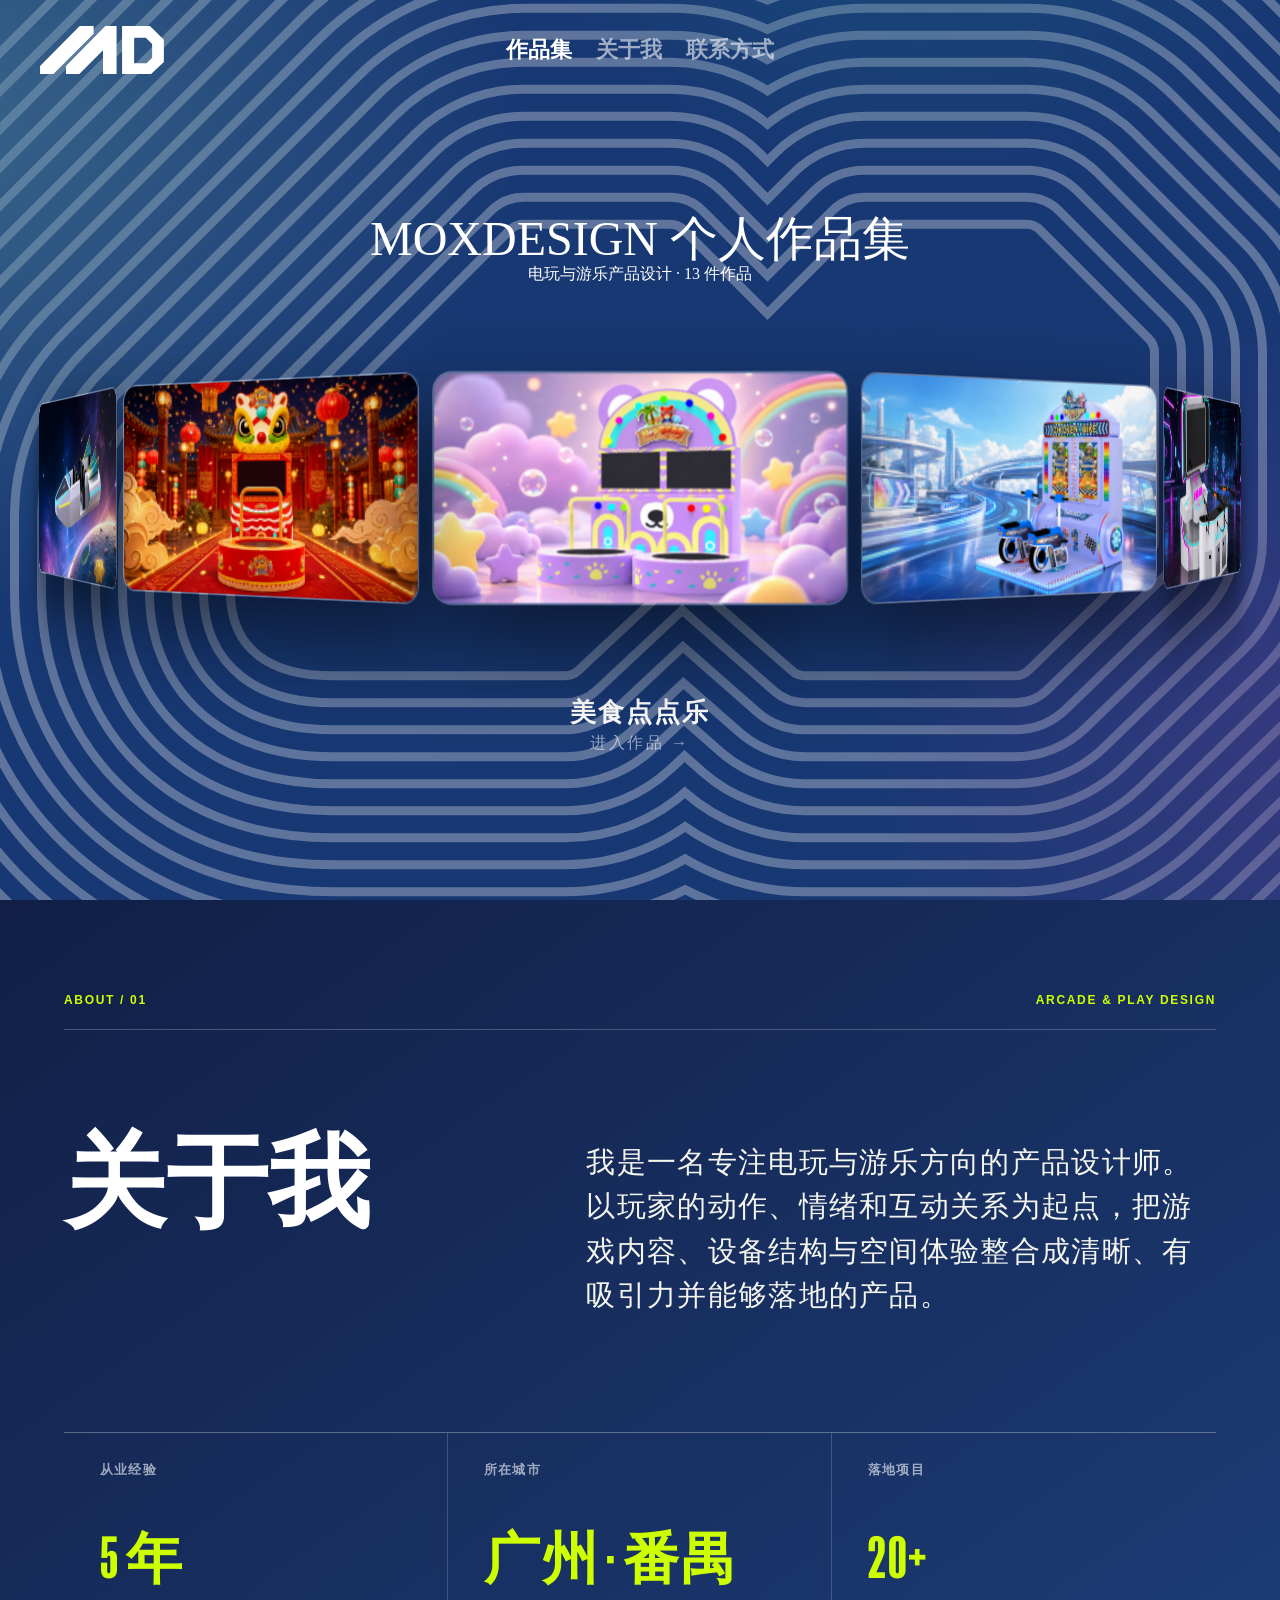
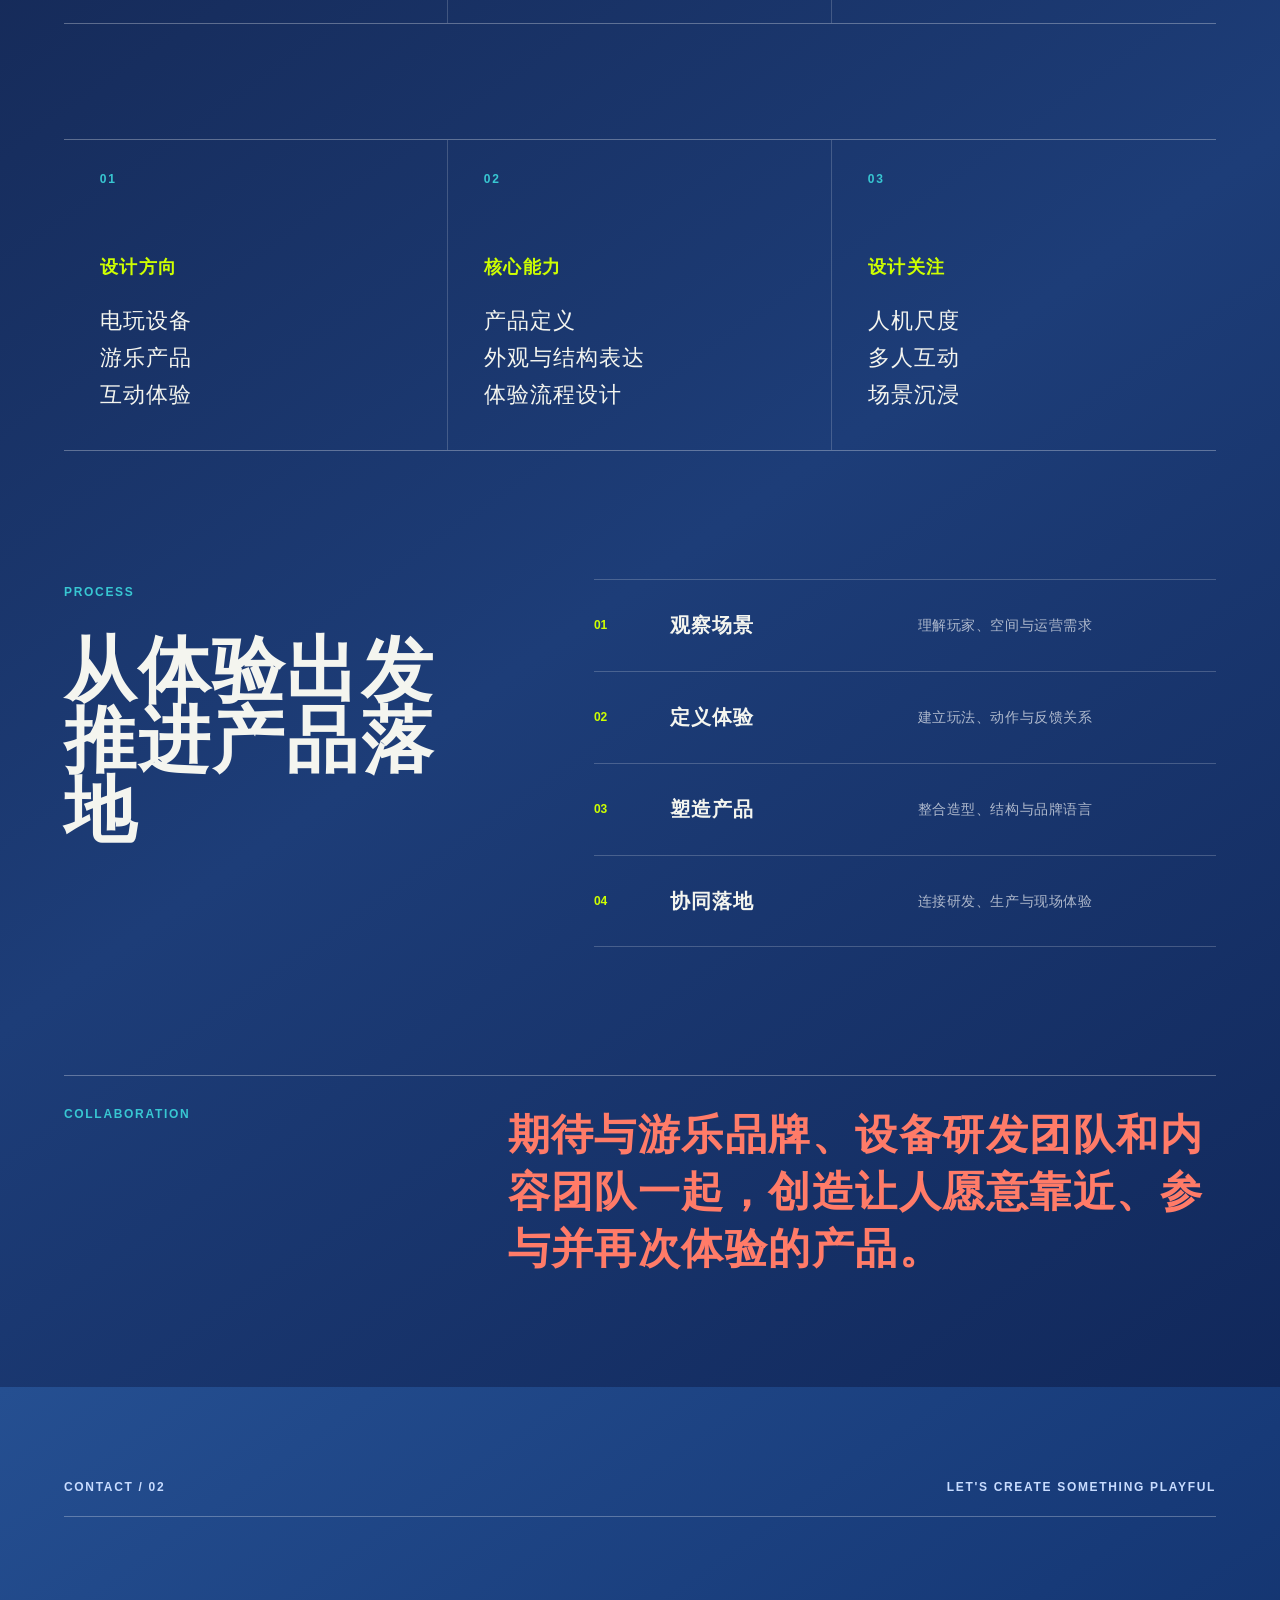
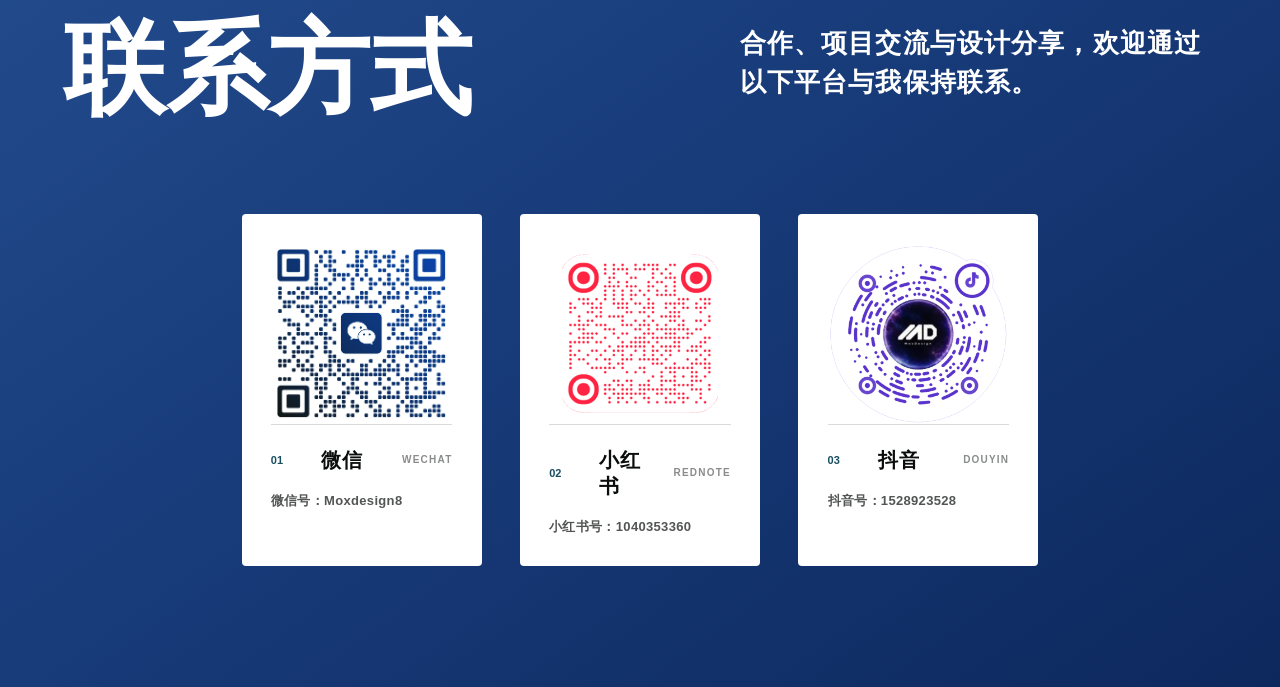
==== commit c473763a: "更新：去掉精选作品标题，标题白色靠上，画廊居中" ====
--- a/index.html
+++ b/index.html
@@ -25,12 +25,12 @@
   <main id="main" class="relative">
     <div class="SectionHomepageHero relative min-h-svh text-white overflow-visible">
       <div class="portfolio-hero-inner">
-        <h1 class="uppercase">作品精选</h1>
         <h2 class="overflow-hidden"><span>MOXDESIGN 个人作品集</span></h2>
         <p class="portfolio-title-caption">电玩与游乐产品设计 · 13 件作品</p>
               <div class="portfolio-ring-wrap">
               <div class="portfolio-orbit-wrap">
               <div class="orbit-stage">
+        <div class="orbit-ring-wrap">
         <div class="orbit-tilt">
           <div class="orbit-ring" tabindex="0" role="region" aria-label="3D 环形作品画廊，自动旋转，点击卡片进入作品页">
           <a class="orbit-card" href="/duotrampoline/" style="--i:0" aria-label="作品 01">
@@ -74,6 +74,7 @@
           </a>
           </div>
         </div>
+        </div>
         <p class="portfolio-ring-caption" aria-live="polite"></p>
       </div></div>
       </div>
--- a/portfolio-carousel.css
+++ b/portfolio-carousel.css
@@ -31,7 +31,17 @@
   z-index: 1;
   width: 100%;
   max-width: 100%;
-  height: clamp(420px, 58vh, 680px);
+  flex: 1 1 auto;
+  min-height: clamp(380px, 52vh, 620px);
+  display: flex;
+  flex-direction: column;
+  justify-content: center;
+}
+.orbit-ring-wrap {
+  flex: 1 1 auto;
+  display: flex;
+  align-items: center;
+  justify-content: center;
   perspective: 1400px;
   perspective-origin: 50% 50%;
 }
@@ -83,7 +93,7 @@
 
 /* ── 当前作品名（居中显示在画廊下方）── */
 .portfolio-ring-caption {
-  margin: 18px auto 0;
+  margin: 6px auto 0;
   text-align: center;
   font: 600 clamp(18px, 2vw, 26px)/1.3 "PingFang SC", "Microsoft YaHei", Arial, sans-serif;
   letter-spacing: 0.08em;
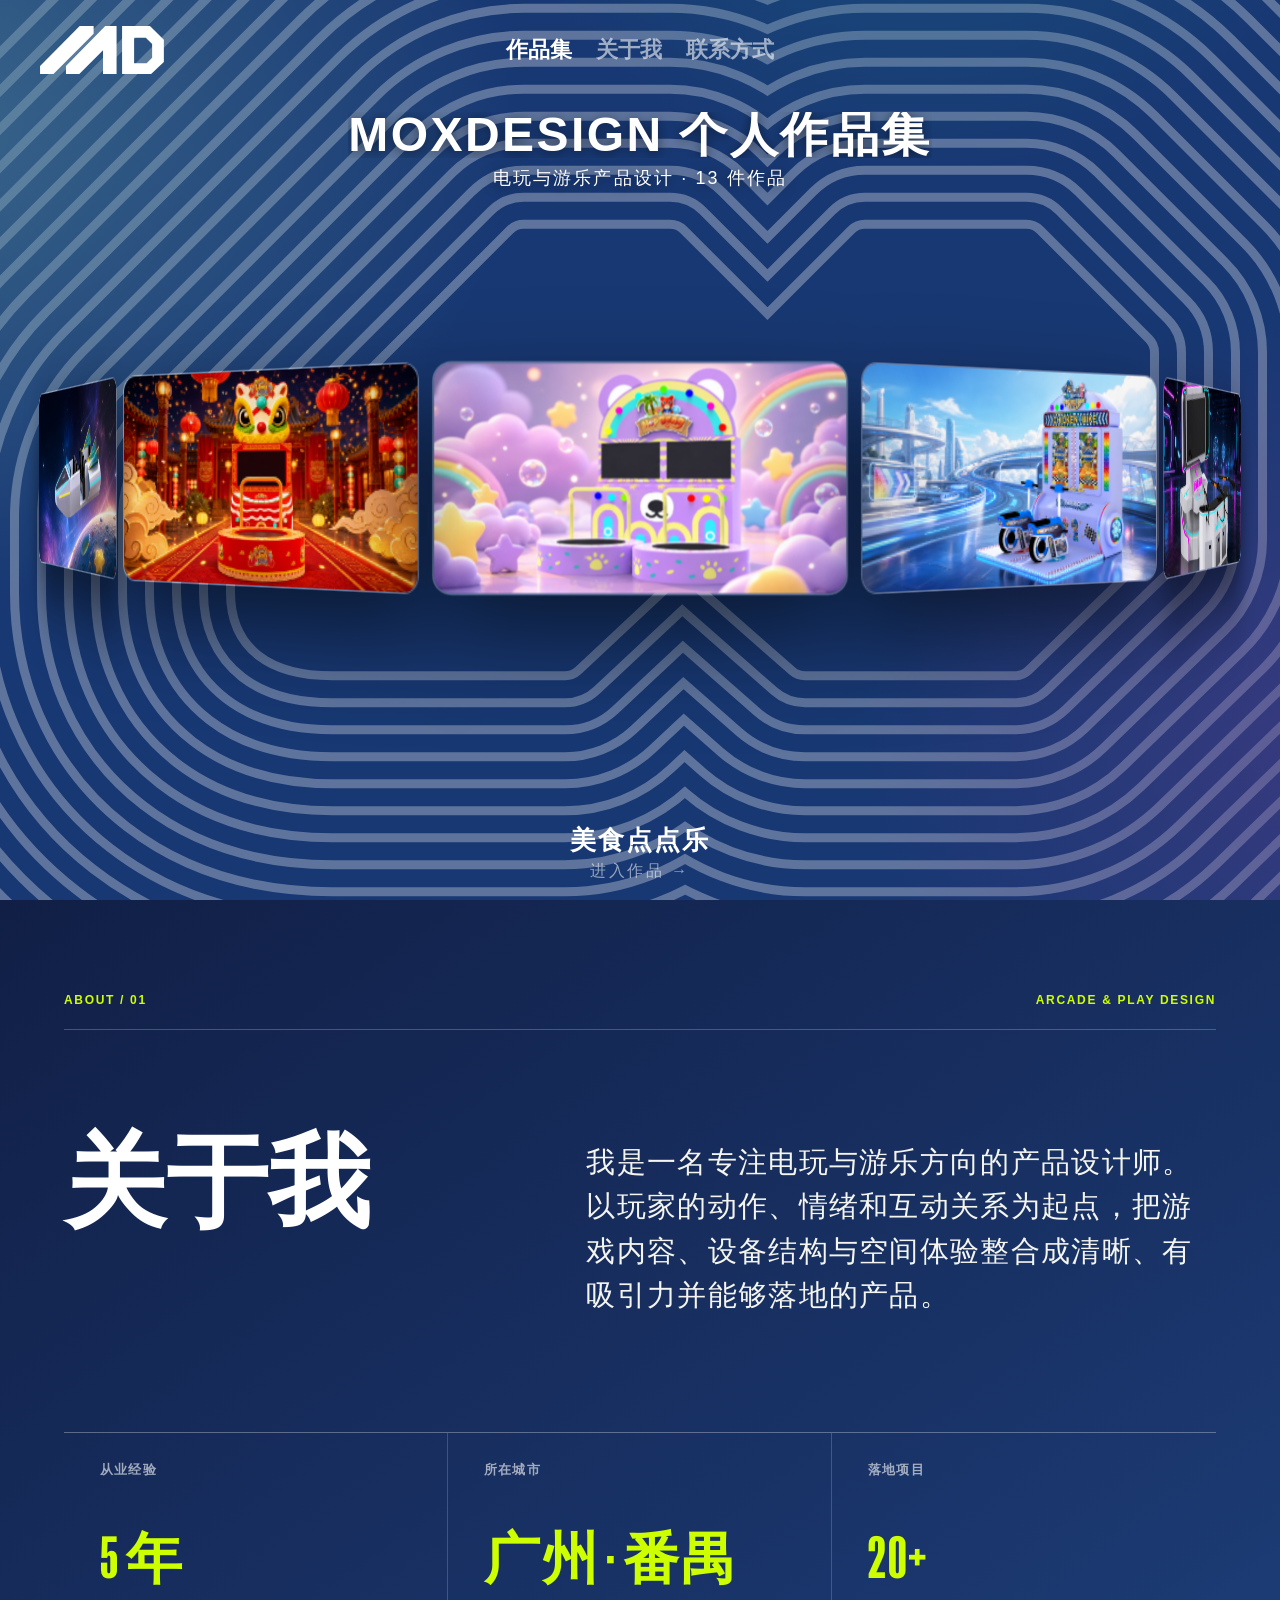
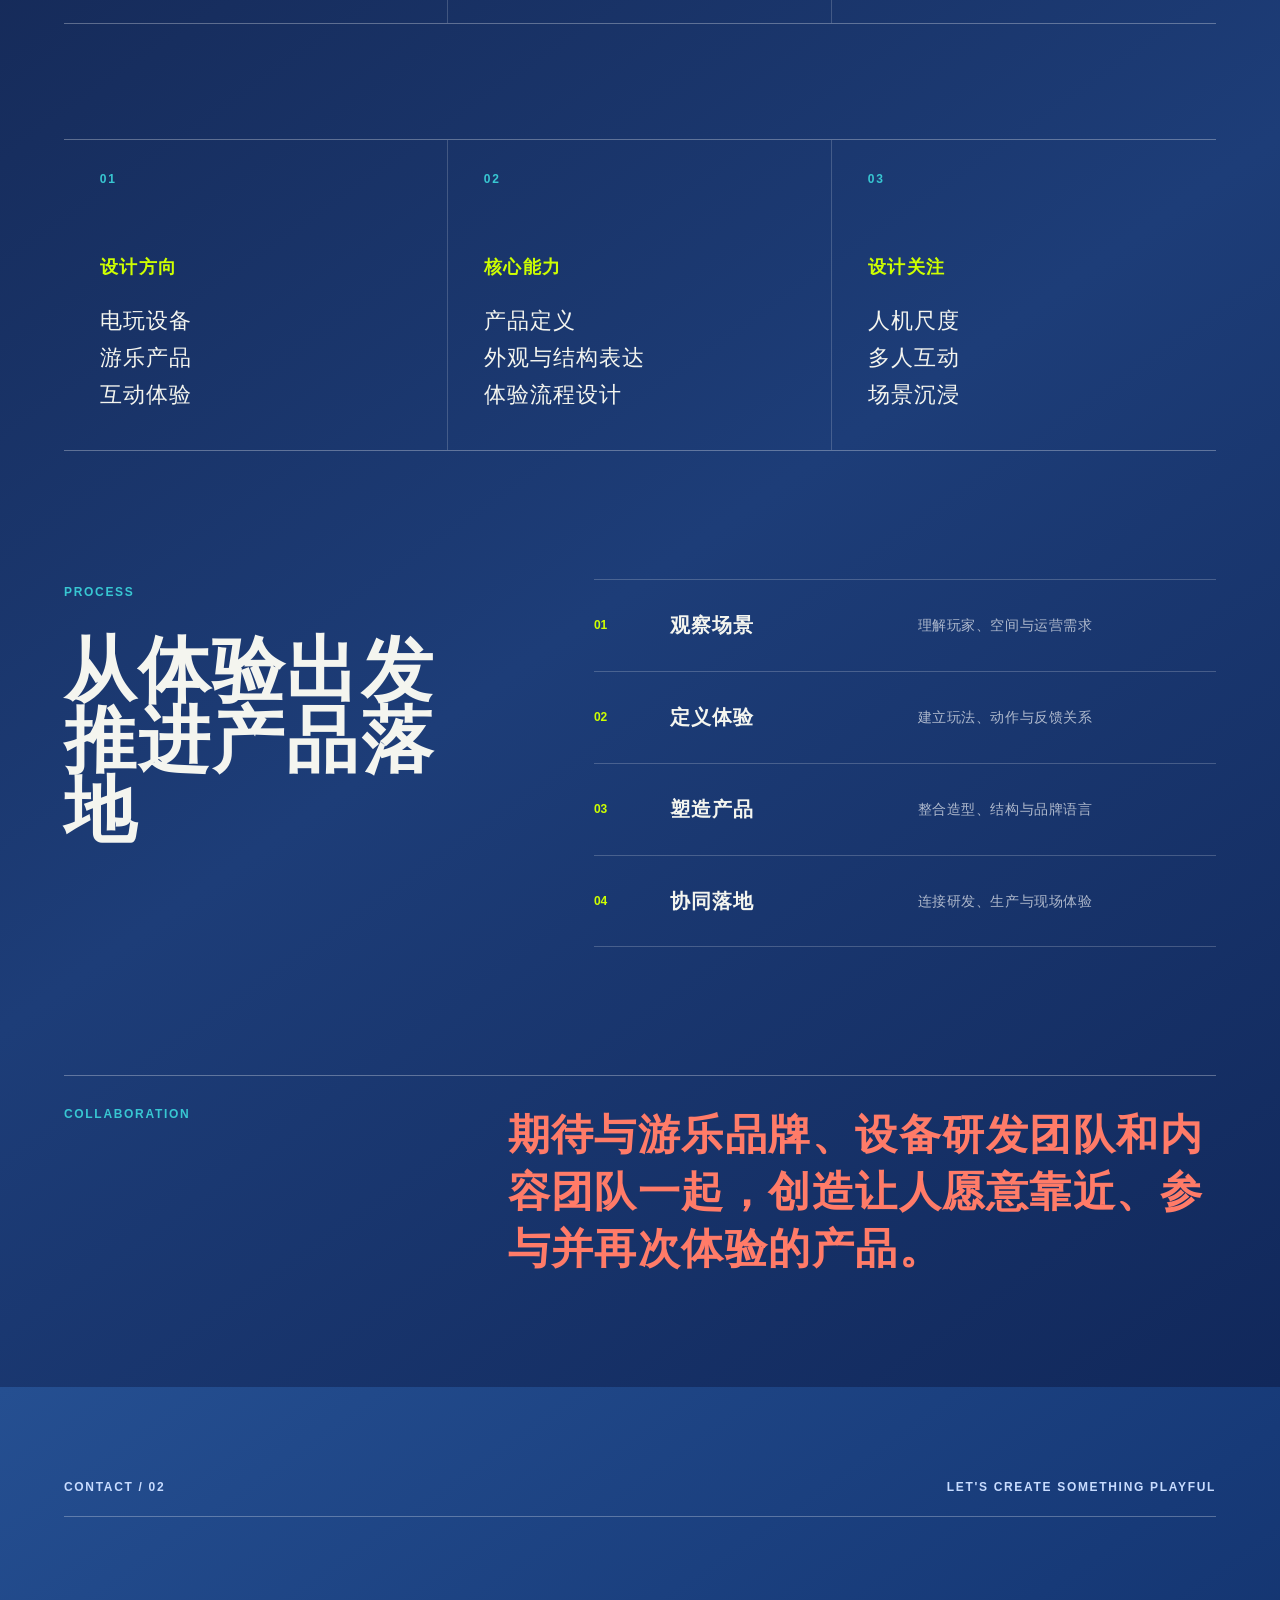
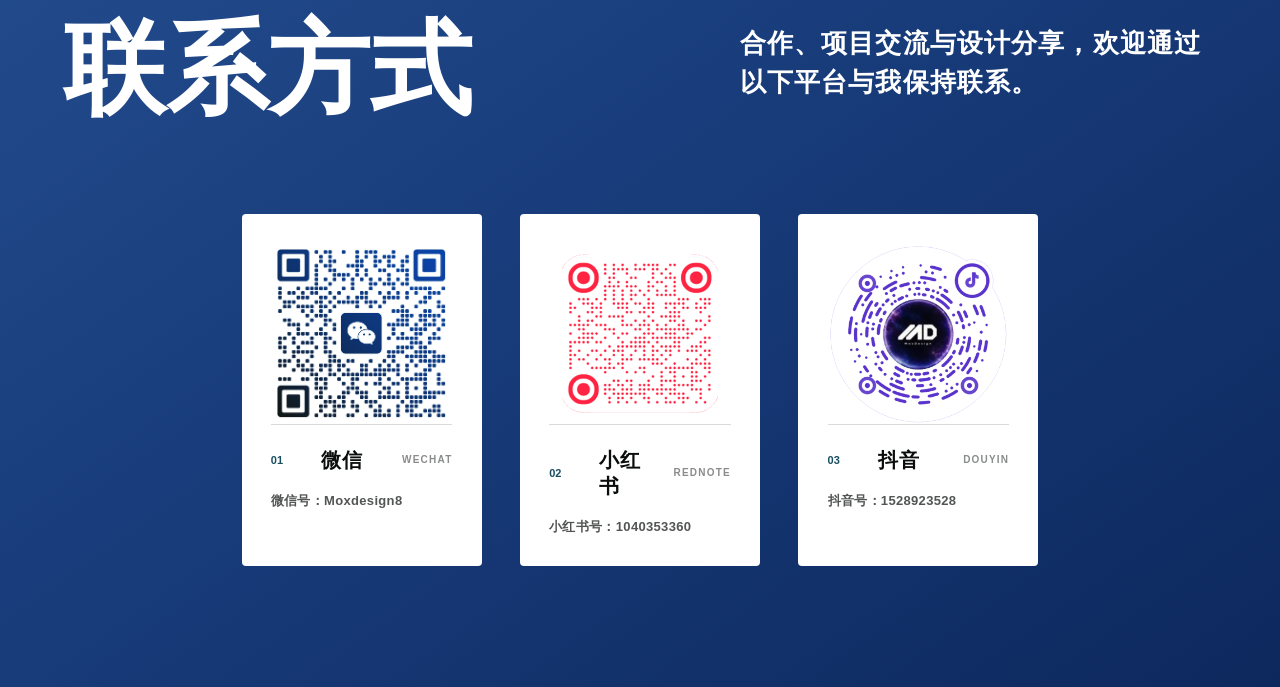
==== commit aad6c2c0: "更新：作品名钉在底部居中、画廊下移、消除重叠" ====
--- a/index.html
+++ b/index.html
@@ -75,8 +75,8 @@
           </div>
         </div>
         </div>
-        <p class="portfolio-ring-caption" aria-live="polite"></p>
-      </div></div>
+      </div>
+      <p class="portfolio-ring-caption" aria-live="polite"></p></div>
       </div>
     </div>
   </main>
--- a/portfolio-carousel.css
+++ b/portfolio-carousel.css
@@ -13,13 +13,29 @@
   width: 100%;
   max-width: 1400px;
   margin: 0 auto;
-  padding: 110px 48px 40px;
+  padding: 112px 48px 26px;
   display: flex;
   flex-direction: column;
   align-items: center;
-  justify-content: center;
   min-height: 100svh;
   text-align: center;
+}
+/* 标题文字：强制白色（压过任何模板规则） */
+.SectionHomepageHero .portfolio-hero-inner h2,
+.SectionHomepageHero .portfolio-hero-inner .portfolio-title-caption {
+  color: #fff !important;
+  text-shadow: 0 2px 12px rgba(0, 0, 0, 0.5);
+}
+.SectionHomepageHero .portfolio-hero-inner h2 {
+  margin: 0;
+  font: 700 clamp(26px, 3.2vw, 44px)/1.25 "PingFang SC", "Microsoft YaHei", Arial, sans-serif;
+  letter-spacing: 0.06em;
+}
+.SectionHomepageHero .portfolio-hero-inner .portfolio-title-caption {
+  margin: 8px 0 0;
+  font: 400 clamp(14px, 1.4vw, 18px)/1.4 "PingFang SC", "Microsoft YaHei", Arial, sans-serif;
+  letter-spacing: 0.12em;
+  opacity: 0.9;
 }
 @media (max-width: 700px) {
   .SectionHomepageHero .portfolio-hero-inner { padding: 110px 20px 32px; }
@@ -31,14 +47,17 @@
   z-index: 1;
   width: 100%;
   max-width: 100%;
-  flex: 1 1 auto;
-  min-height: clamp(380px, 52vh, 620px);
+  flex: 1 1 0;
+  min-height: 0;
   display: flex;
   flex-direction: column;
   justify-content: center;
 }
 .orbit-ring-wrap {
-  flex: 1 1 auto;
+  position: relative;
+  width: 100%;
+  height: clamp(360px, 54vh, 620px);
+  margin-top: 44px;
   display: flex;
   align-items: center;
   justify-content: center;
@@ -93,7 +112,13 @@
 
 /* ── 当前作品名（居中显示在画廊下方）── */
 .portfolio-ring-caption {
-  margin: 6px auto 0;
+  position: absolute;
+  bottom: 18px;
+  left: 50%;
+  transform: translateX(-50%);
+  width: max-content;
+  max-width: 92vw;
+  margin: 0;
   text-align: center;
   font: 600 clamp(18px, 2vw, 26px)/1.3 "PingFang SC", "Microsoft YaHei", Arial, sans-serif;
   letter-spacing: 0.08em;
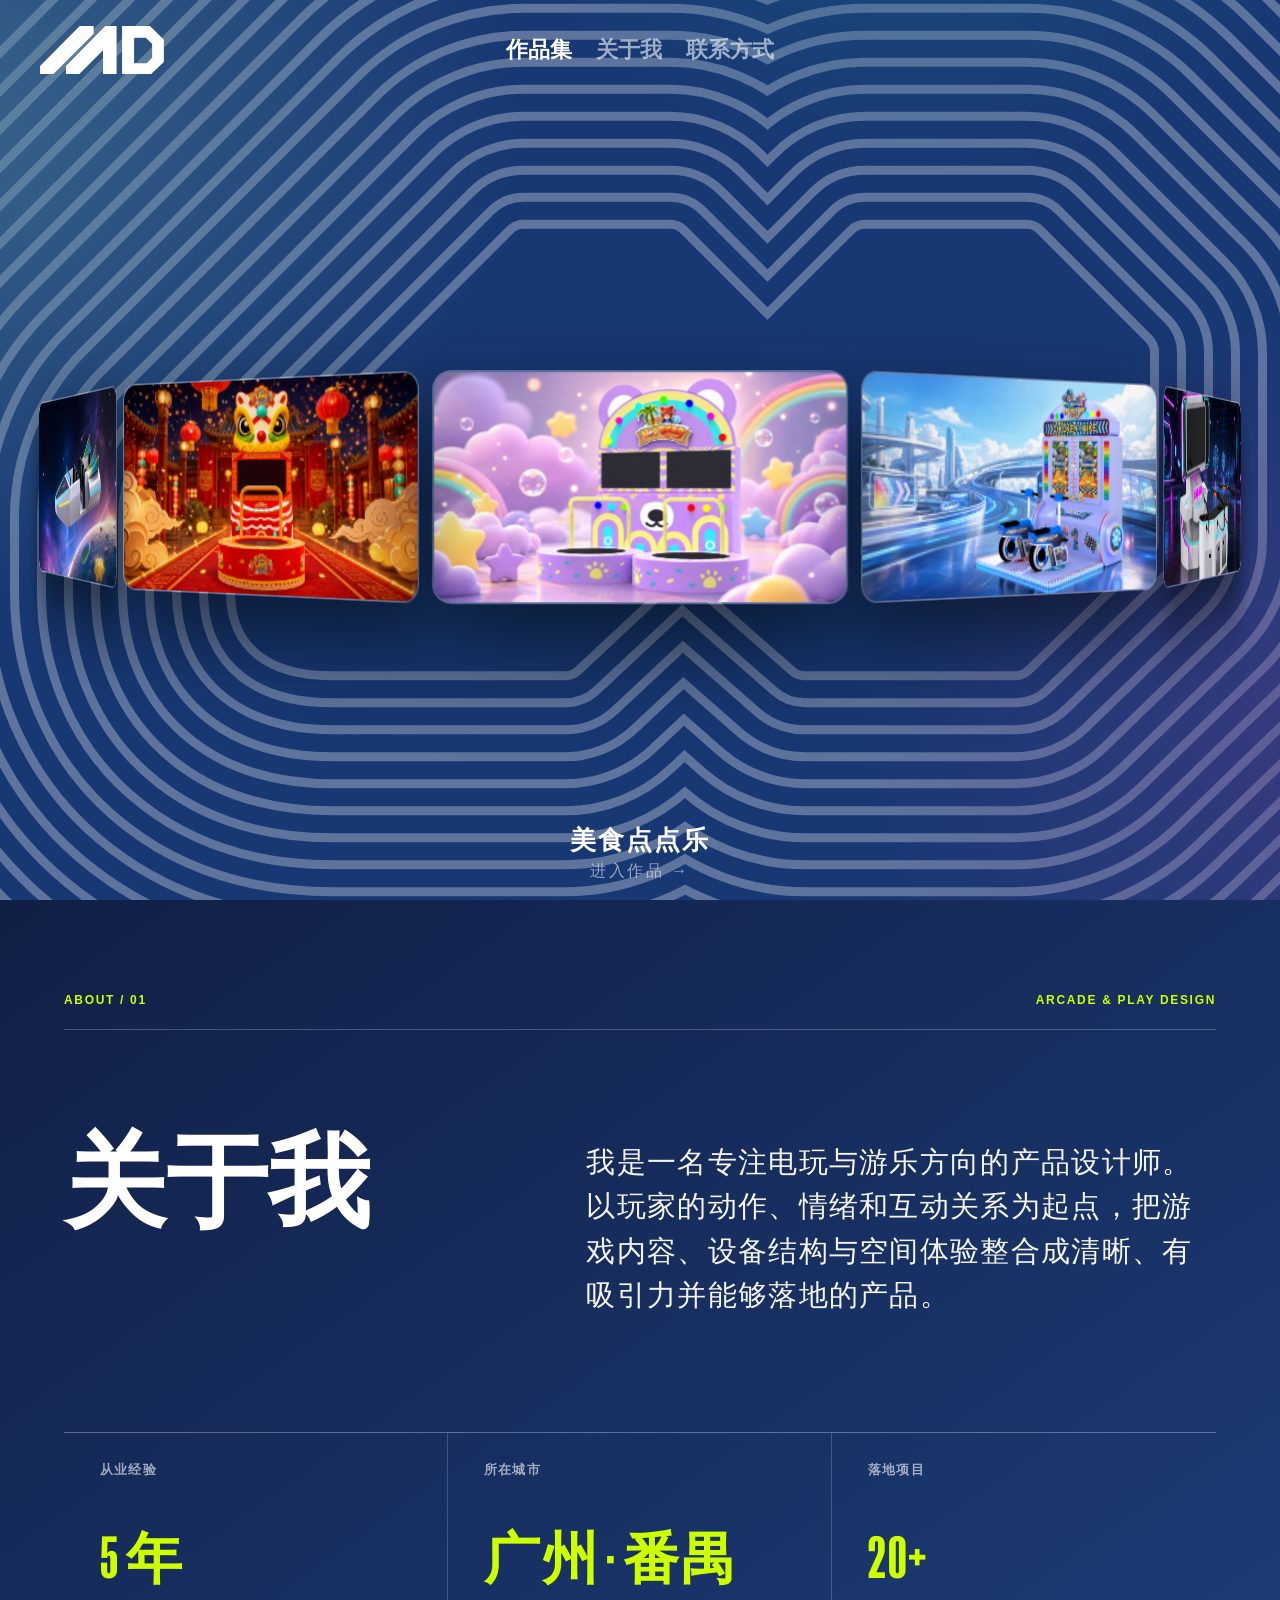
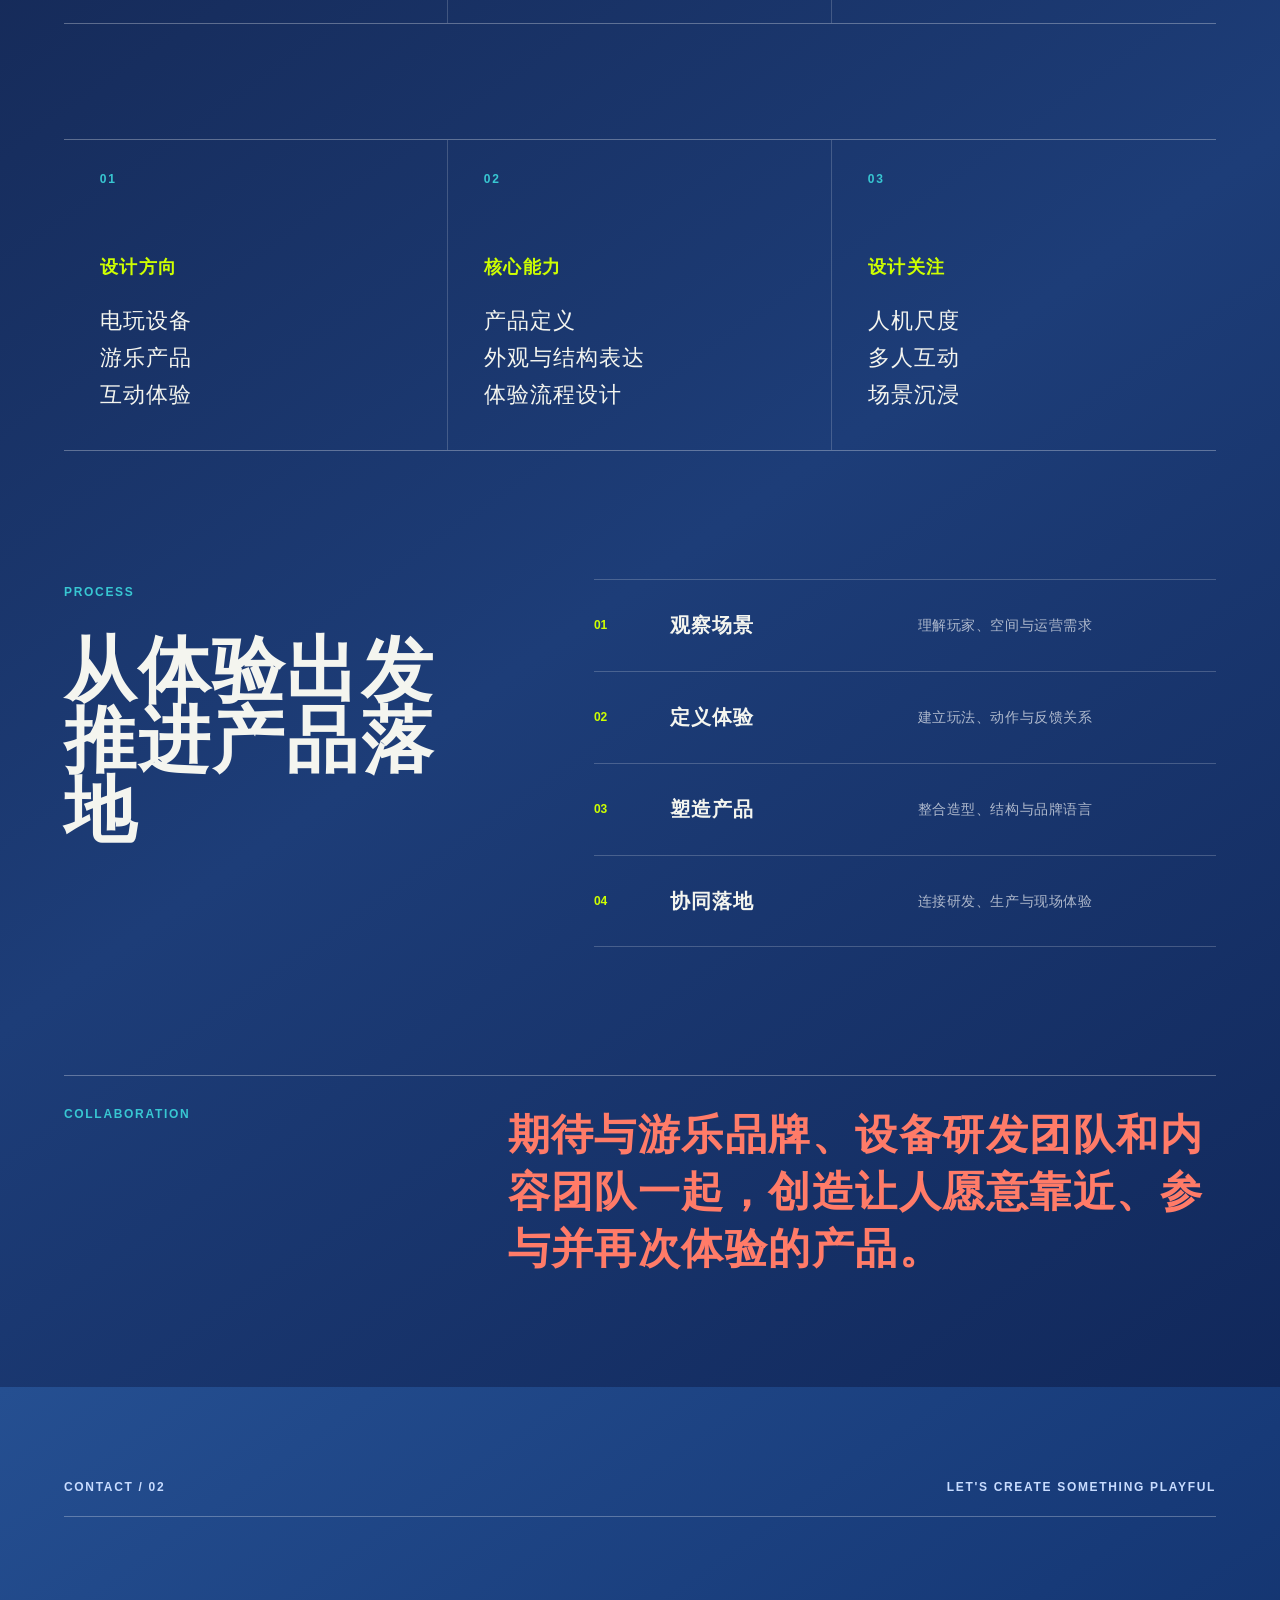
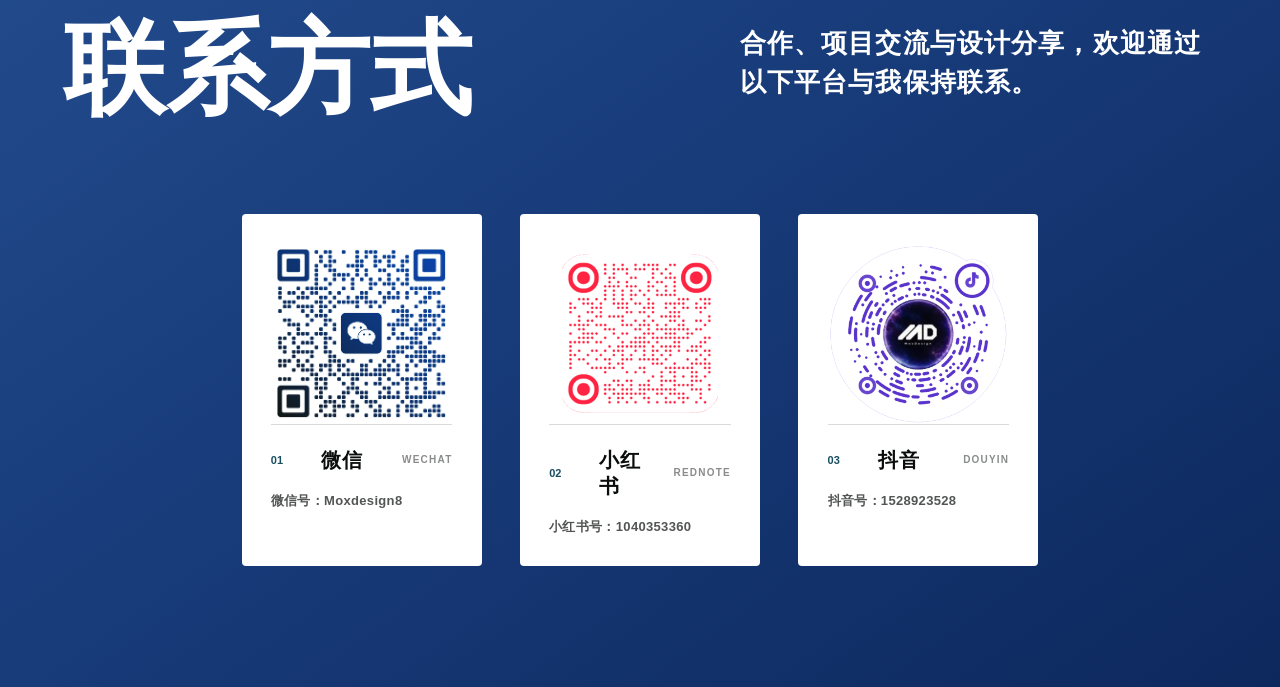
==== commit 4ab169ba: "更新：删除标题文字，画廊居中，内容无需滚动可见" ====
--- a/index.html
+++ b/index.html
@@ -25,8 +25,6 @@
   <main id="main" class="relative">
     <div class="SectionHomepageHero relative min-h-svh text-white overflow-visible">
       <div class="portfolio-hero-inner">
-        <h2 class="overflow-hidden"><span>MOXDESIGN 个人作品集</span></h2>
-        <p class="portfolio-title-caption">电玩与游乐产品设计 · 13 件作品</p>
               <div class="portfolio-ring-wrap">
               <div class="portfolio-orbit-wrap">
               <div class="orbit-stage">
--- a/portfolio-carousel.css
+++ b/portfolio-carousel.css
@@ -13,11 +13,12 @@
   width: 100%;
   max-width: 1400px;
   margin: 0 auto;
-  padding: 112px 48px 26px;
+  padding: 96px 48px 18px;
   display: flex;
   flex-direction: column;
   align-items: center;
-  min-height: 100svh;
+  height: 100svh;
+  min-height: 0;
   text-align: center;
 }
 /* 标题文字：强制白色（压过任何模板规则） */
@@ -47,8 +48,8 @@
   z-index: 1;
   width: 100%;
   max-width: 100%;
-  flex: 1 1 0;
-  min-height: 0;
+  height: calc(100svh - 118px);
+  min-height: 380px;
   display: flex;
   flex-direction: column;
   justify-content: center;
@@ -56,8 +57,7 @@
 .orbit-ring-wrap {
   position: relative;
   width: 100%;
-  height: clamp(360px, 54vh, 620px);
-  margin-top: 44px;
+  height: clamp(360px, 56vh, 640px);
   display: flex;
   align-items: center;
   justify-content: center;
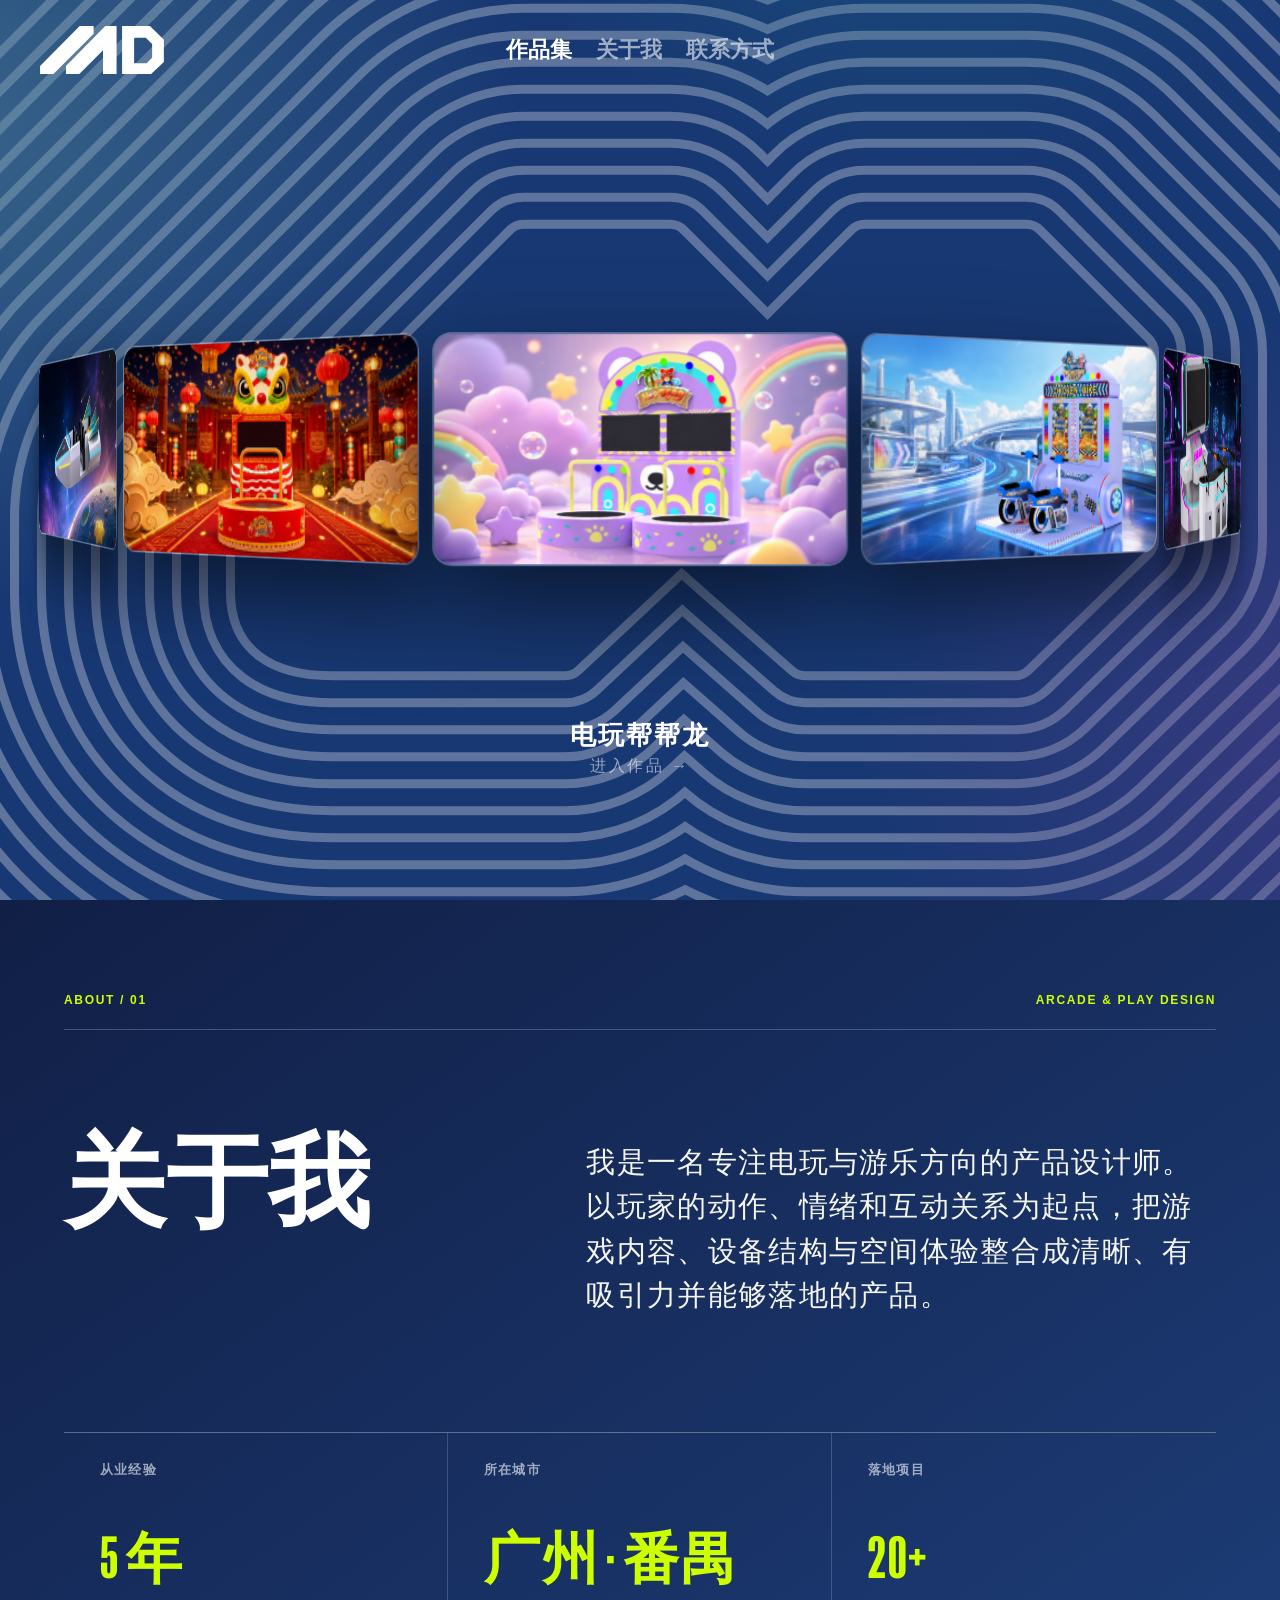
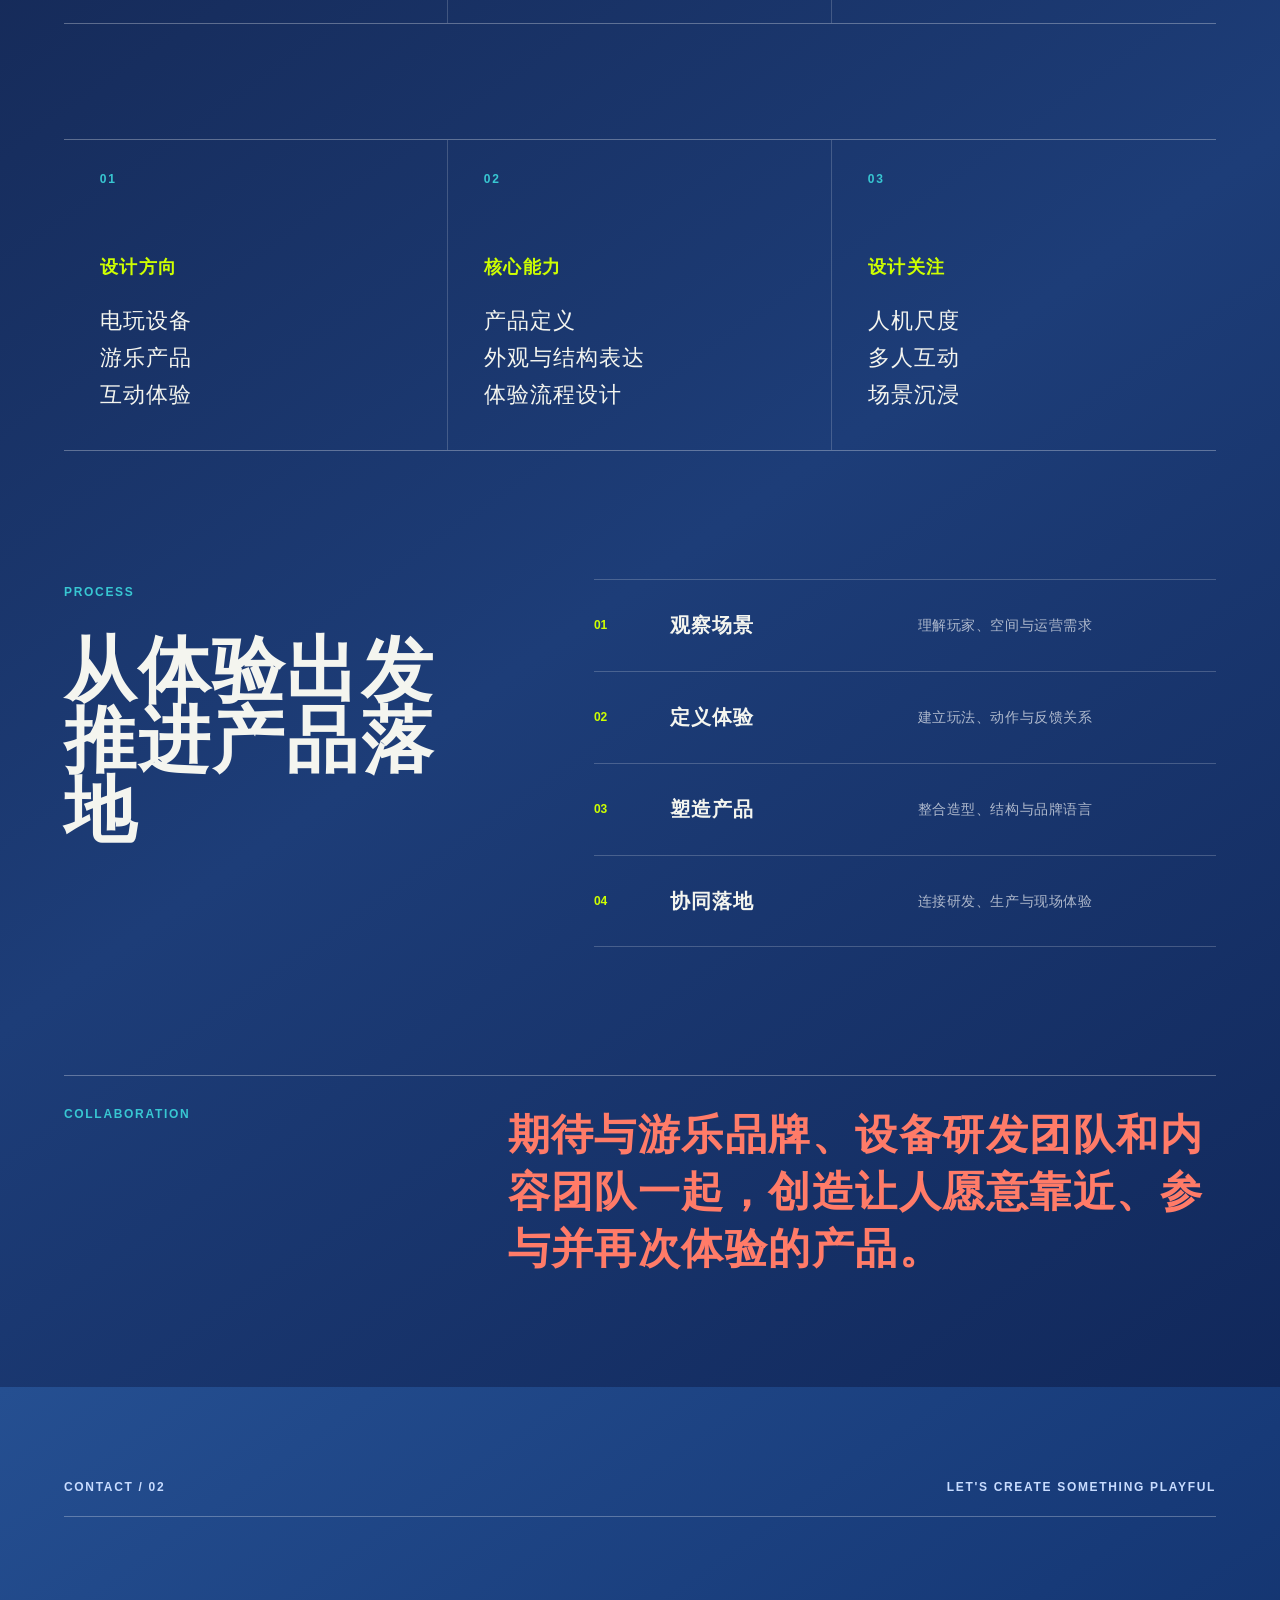
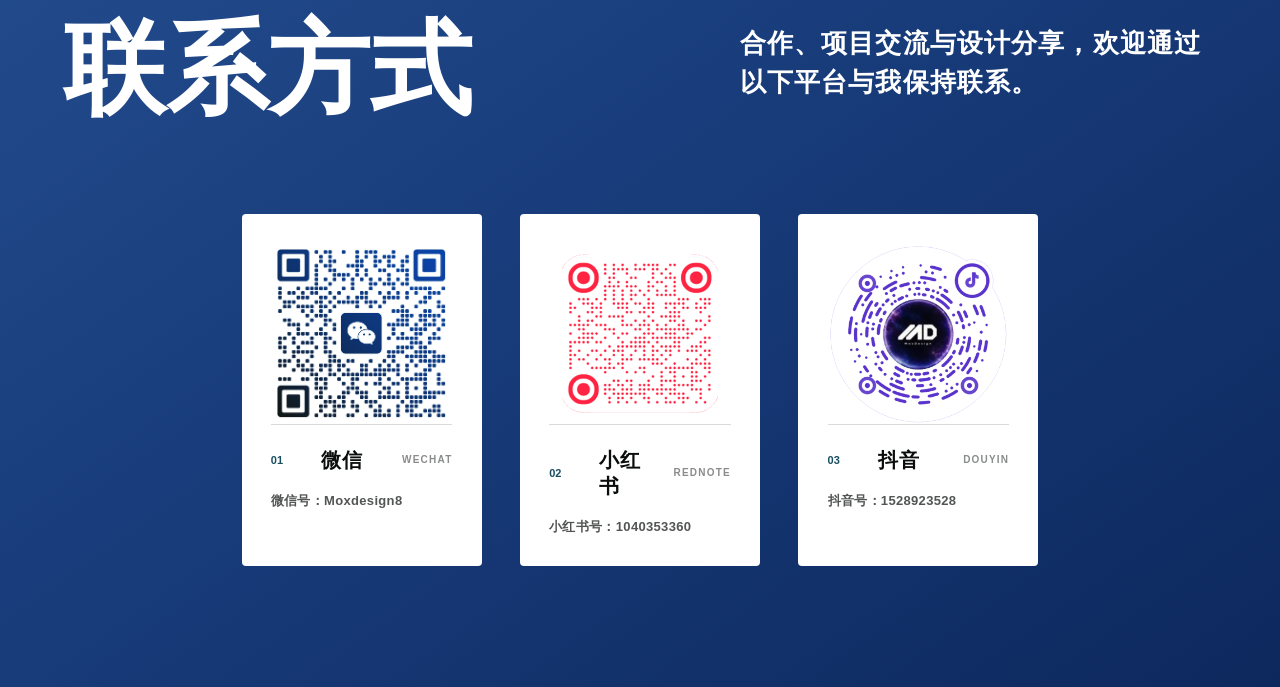
==== commit 07fbb17e: "更新：作品名字上移至画廊下方居中，避开底部广告区" ====
--- a/index.html
+++ b/index.html
@@ -73,8 +73,8 @@
           </div>
         </div>
         </div>
-      </div>
-      <p class="portfolio-ring-caption" aria-live="polite"></p></div>
+        <p class="portfolio-ring-caption" aria-live="polite"></p>
+      </div></div>
       </div>
     </div>
   </main>
--- a/portfolio-carousel.css
+++ b/portfolio-carousel.css
@@ -112,13 +112,10 @@
 
 /* ── 当前作品名（居中显示在画廊下方）── */
 .portfolio-ring-caption {
-  position: absolute;
-  bottom: 18px;
-  left: 50%;
-  transform: translateX(-50%);
+  position: relative;
   width: max-content;
   max-width: 92vw;
-  margin: 0;
+  margin: 18px auto 0;
   text-align: center;
   font: 600 clamp(18px, 2vw, 26px)/1.3 "PingFang SC", "Microsoft YaHei", Arial, sans-serif;
   letter-spacing: 0.08em;
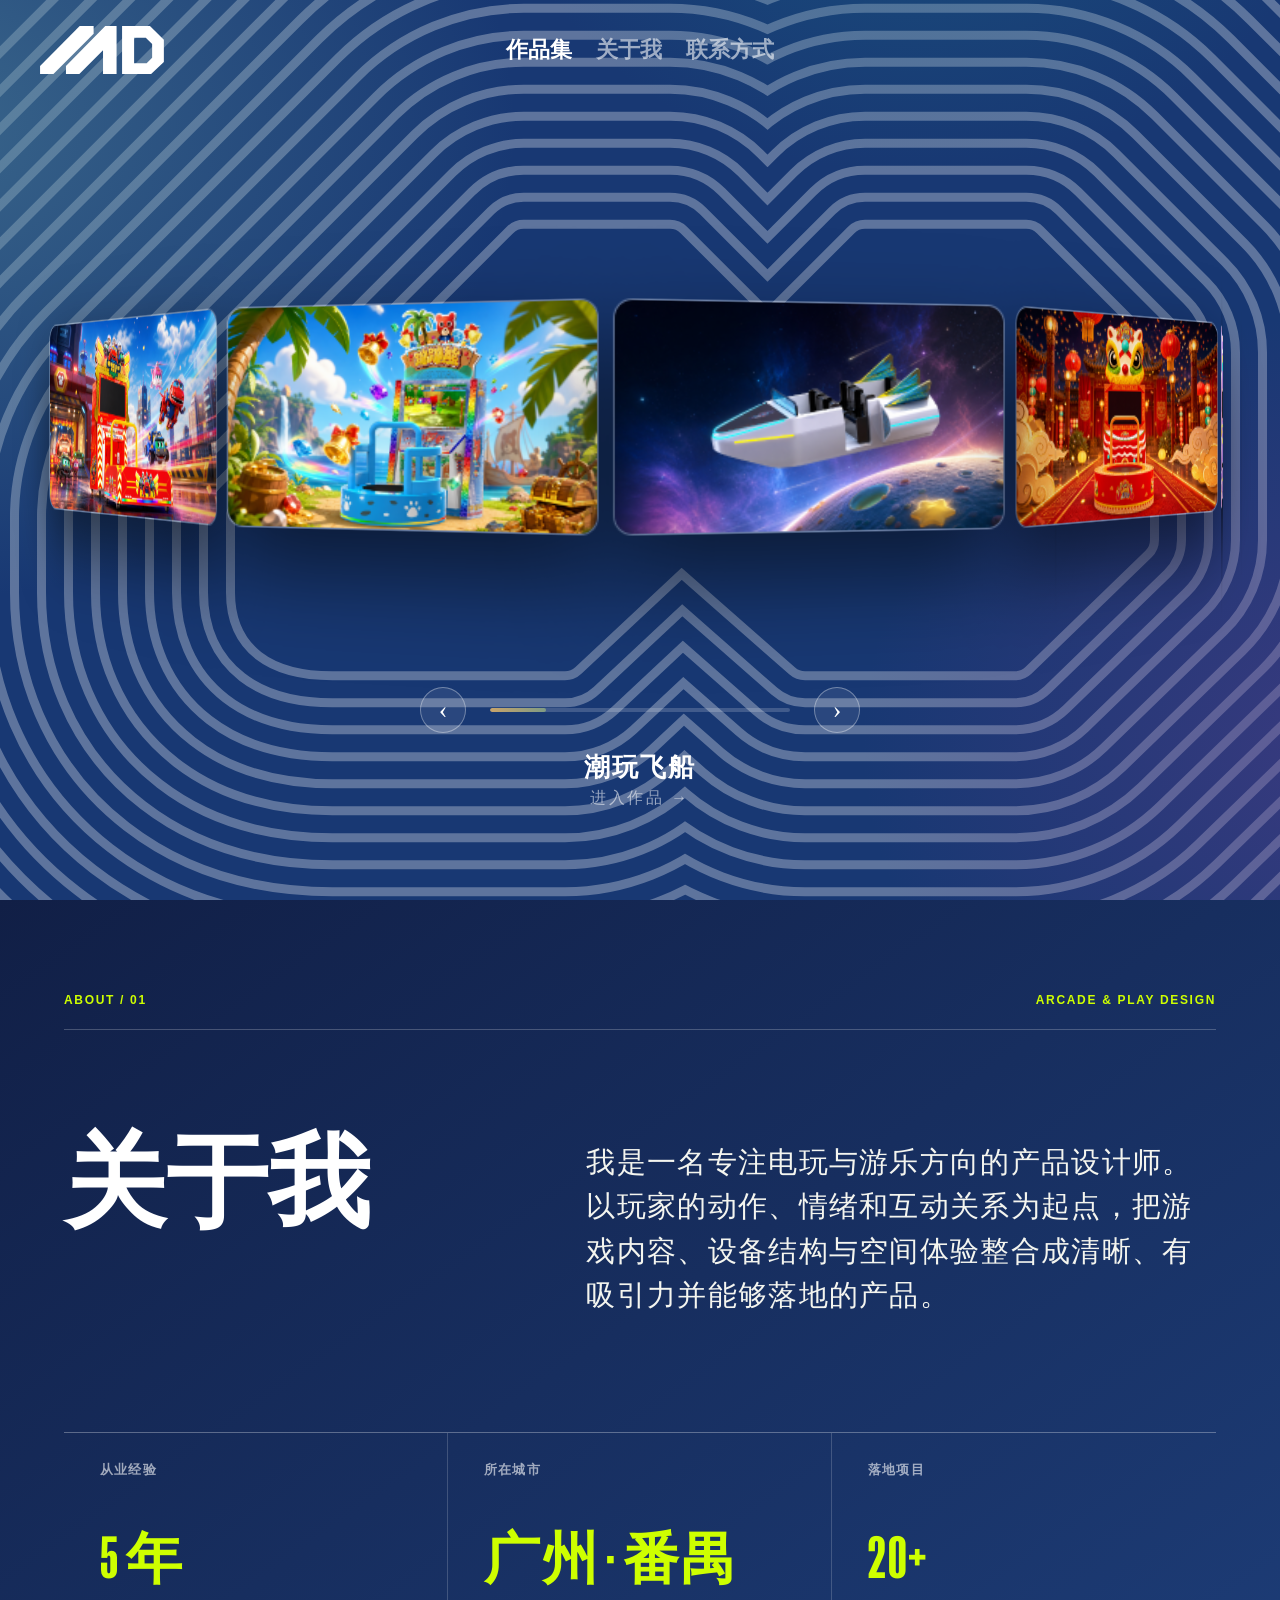
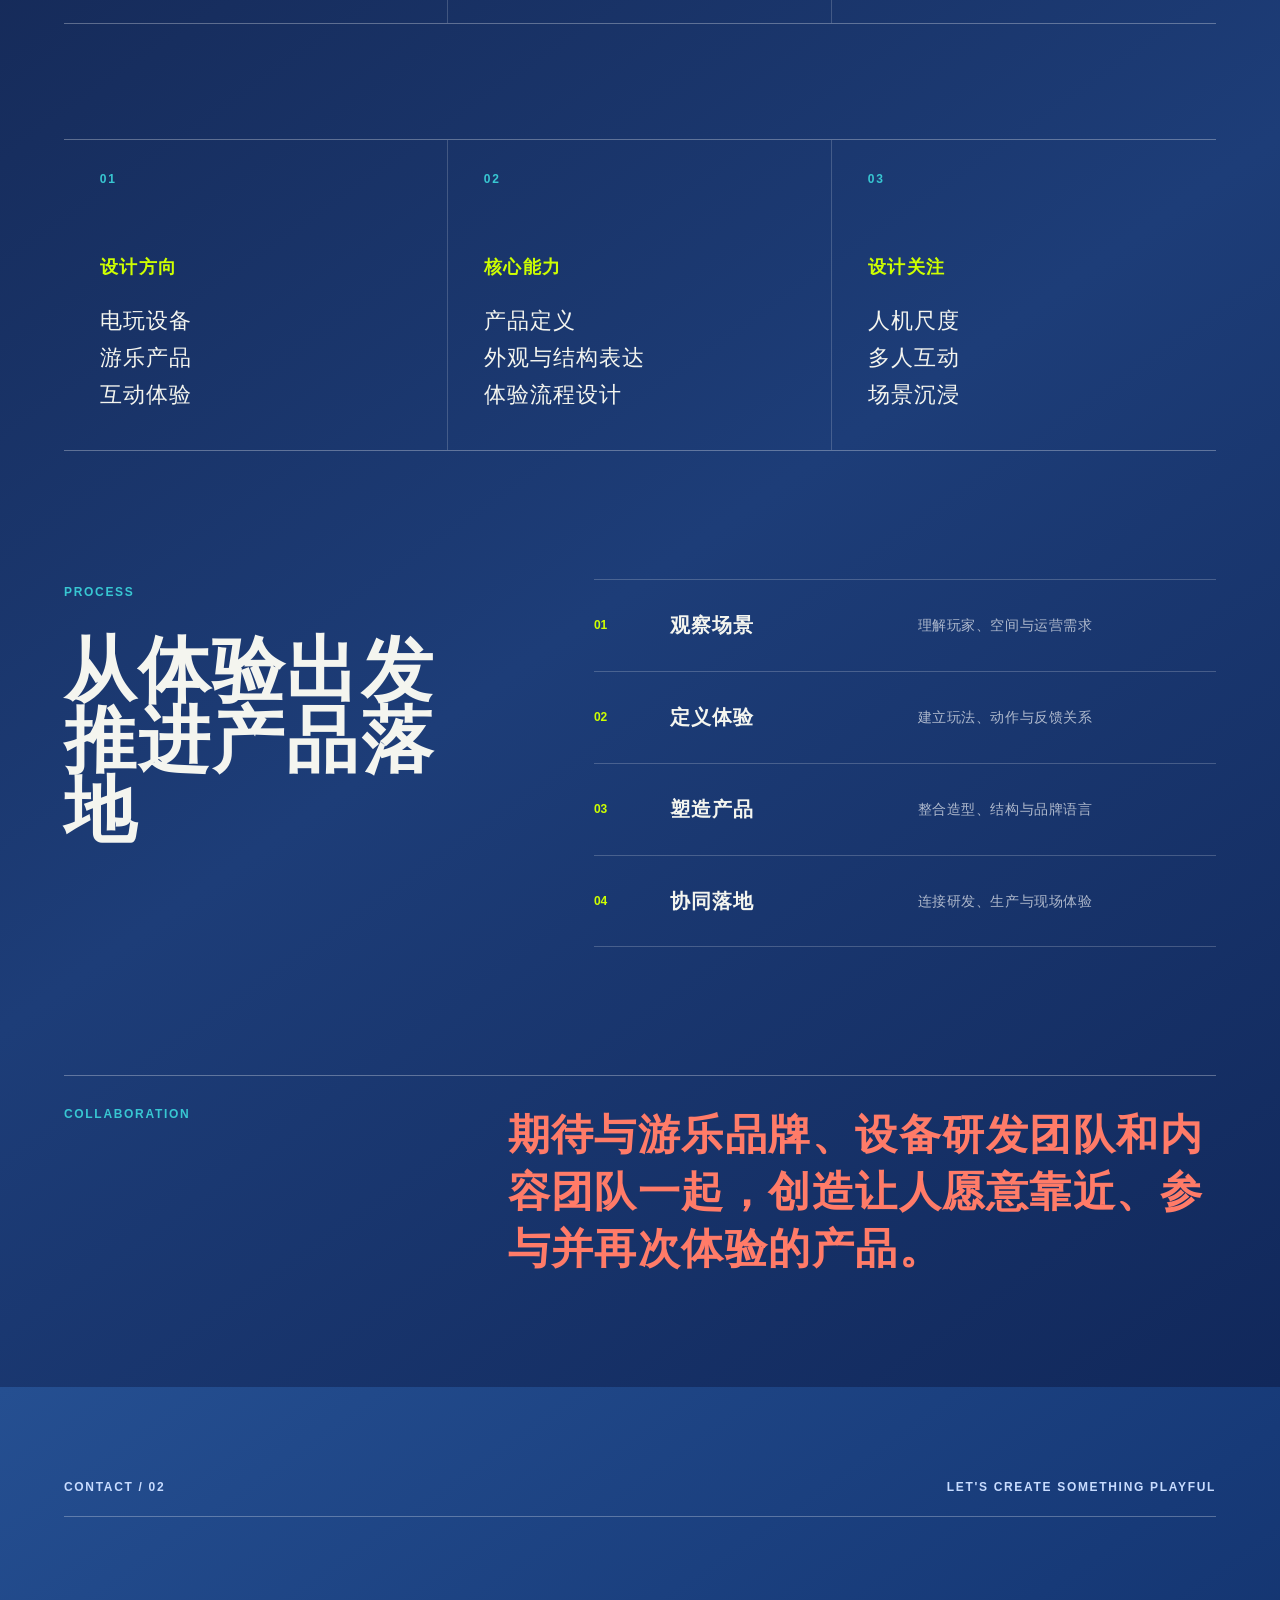
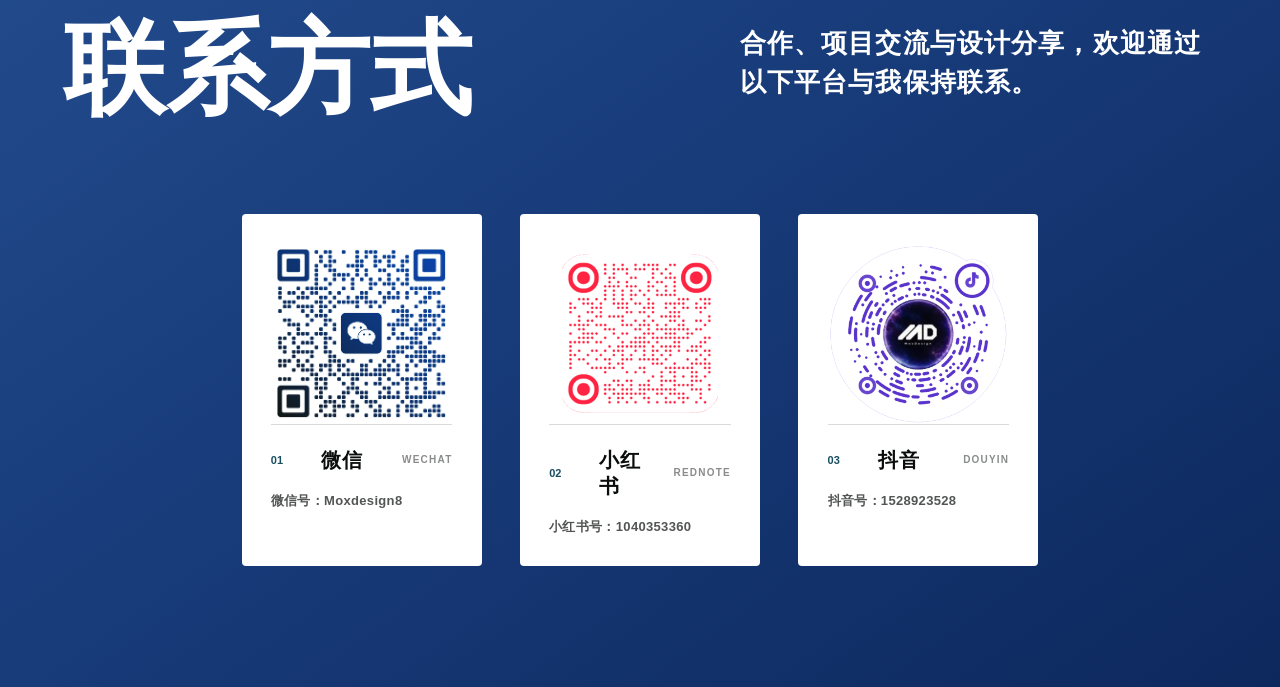
==== commit b730879a: "新增：画廊进度条 + 左右切换按钮，旋转改为JS驱动" ====
--- a/index.html
+++ b/index.html
@@ -73,6 +73,11 @@
           </div>
         </div>
         </div>
+        <div class="orbit-controls">
+          <button type="button" class="orbit-arrow orbit-prev" aria-label="上一个作品">&#8249;</button>
+          <div class="orbit-progress" aria-hidden="true"><div class="orbit-progress-fill"></div></div>
+          <button type="button" class="orbit-arrow orbit-next" aria-label="下一个作品">&#8250;</button>
+        </div>
         <p class="portfolio-ring-caption" aria-live="polite"></p>
       </div></div>
       </div>
--- a/portfolio-carousel.css
+++ b/portfolio-carousel.css
@@ -75,7 +75,7 @@
   position: absolute;
   inset: 0;
   transform-style: preserve-3d;
-  animation: ringSpin 22s linear infinite;
+  will-change: transform;
 }
 .orbit-card {
   position: absolute;
@@ -110,6 +110,52 @@
   to   { transform: rotateY(360deg); }
 }
 
+
+/* ── 画廊控件：进度条 + 左右按钮 ── */
+.orbit-controls {
+  display: flex;
+  align-items: center;
+  justify-content: center;
+  gap: 24px;
+  margin-top: 18px;
+}
+.orbit-arrow {
+  width: 46px;
+  height: 46px;
+  border-radius: 50%;
+  border: 1px solid rgba(255, 255, 255, 0.35);
+  background: rgba(255, 255, 255, 0.08);
+  color: #fff;
+  font-size: 26px;
+  line-height: 1;
+  cursor: pointer;
+  display: flex;
+  align-items: center;
+  justify-content: center;
+  transition: background 0.2s ease, border-color 0.2s ease, transform 0.2s ease;
+}
+.orbit-arrow:hover {
+  background: rgba(255, 255, 255, 0.2);
+  border-color: #fff;
+  transform: scale(1.08);
+}
+.orbit-arrow:active {
+  transform: scale(0.95);
+}
+.orbit-progress {
+  width: clamp(120px, 24vw, 300px);
+  height: 4px;
+  border-radius: 999px;
+  background: rgba(255, 255, 255, 0.18);
+  overflow: hidden;
+}
+.orbit-progress-fill {
+  height: 100%;
+  width: 0%;
+  border-radius: 999px;
+  background: linear-gradient(90deg, #c8a46a, #7f9b84);
+}
+
 /* ── 当前作品名（居中显示在画廊下方）── */
 .portfolio-ring-caption {
   position: relative;
